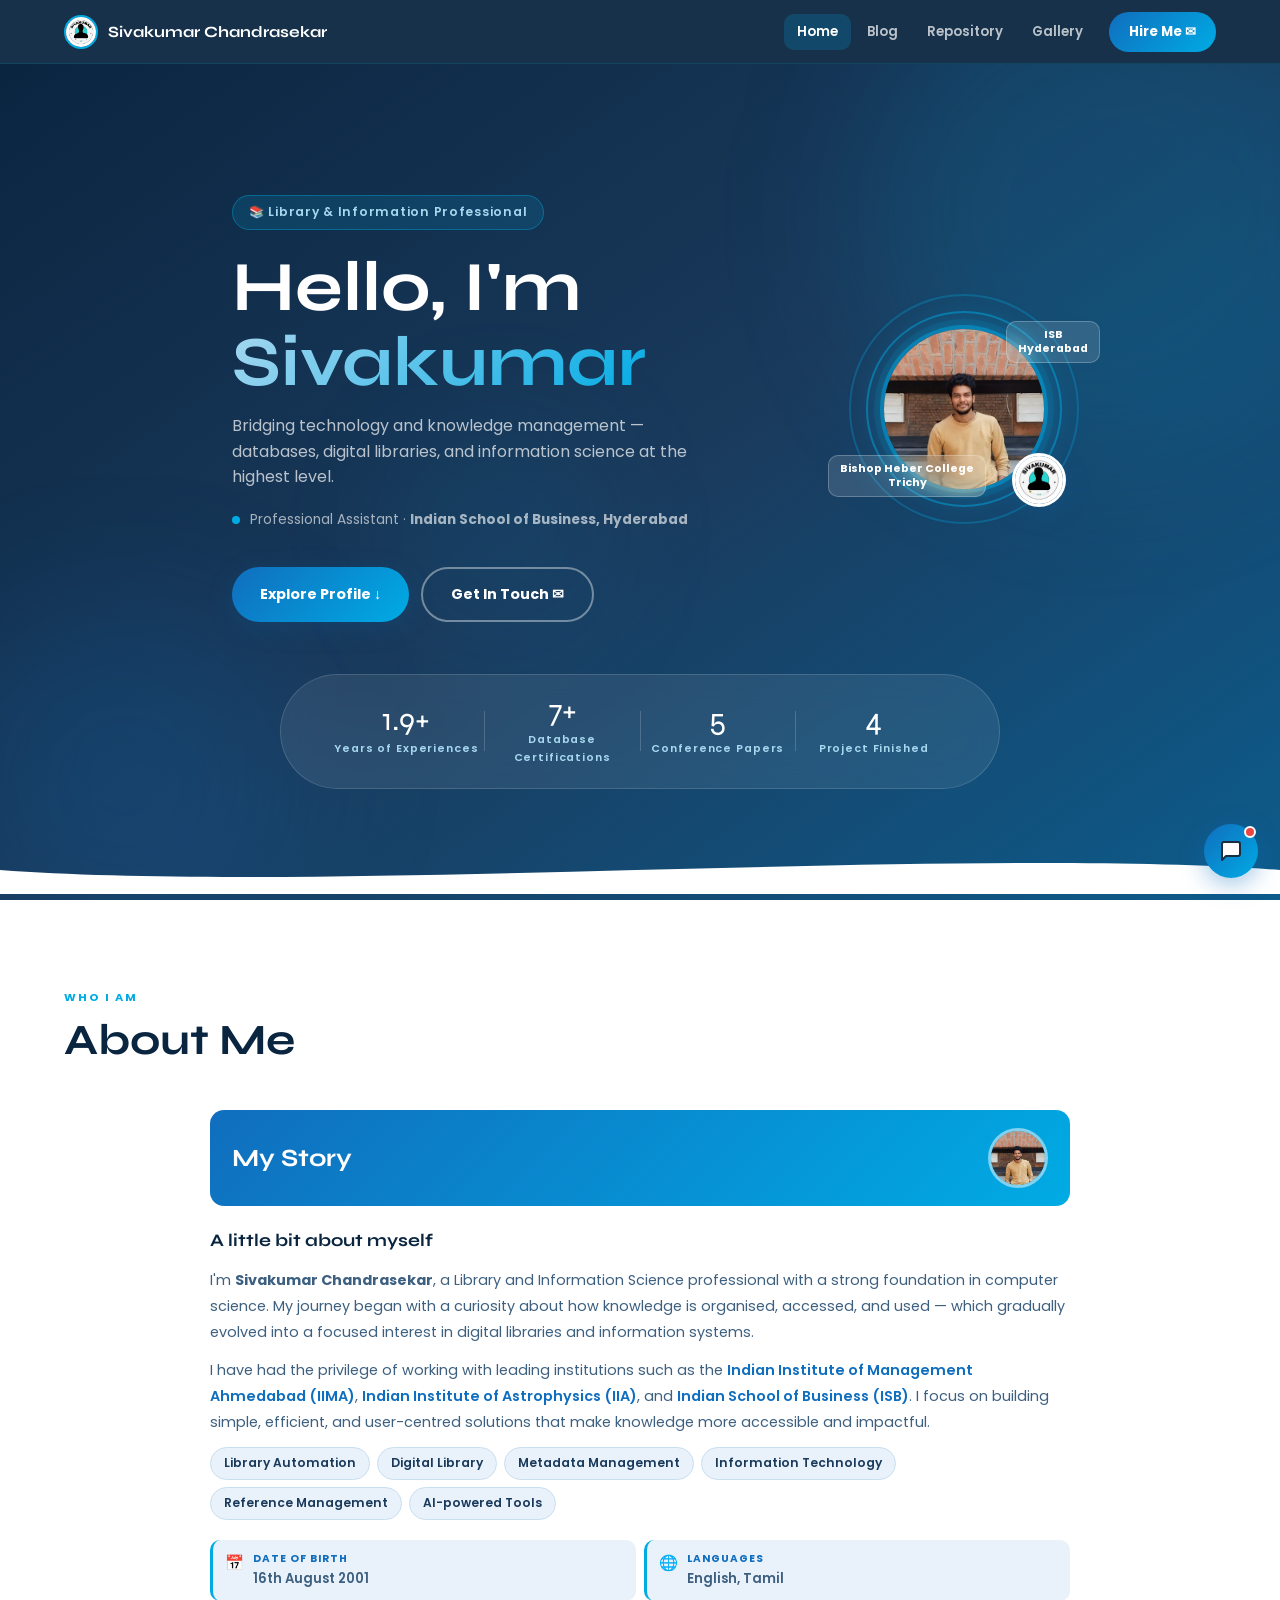
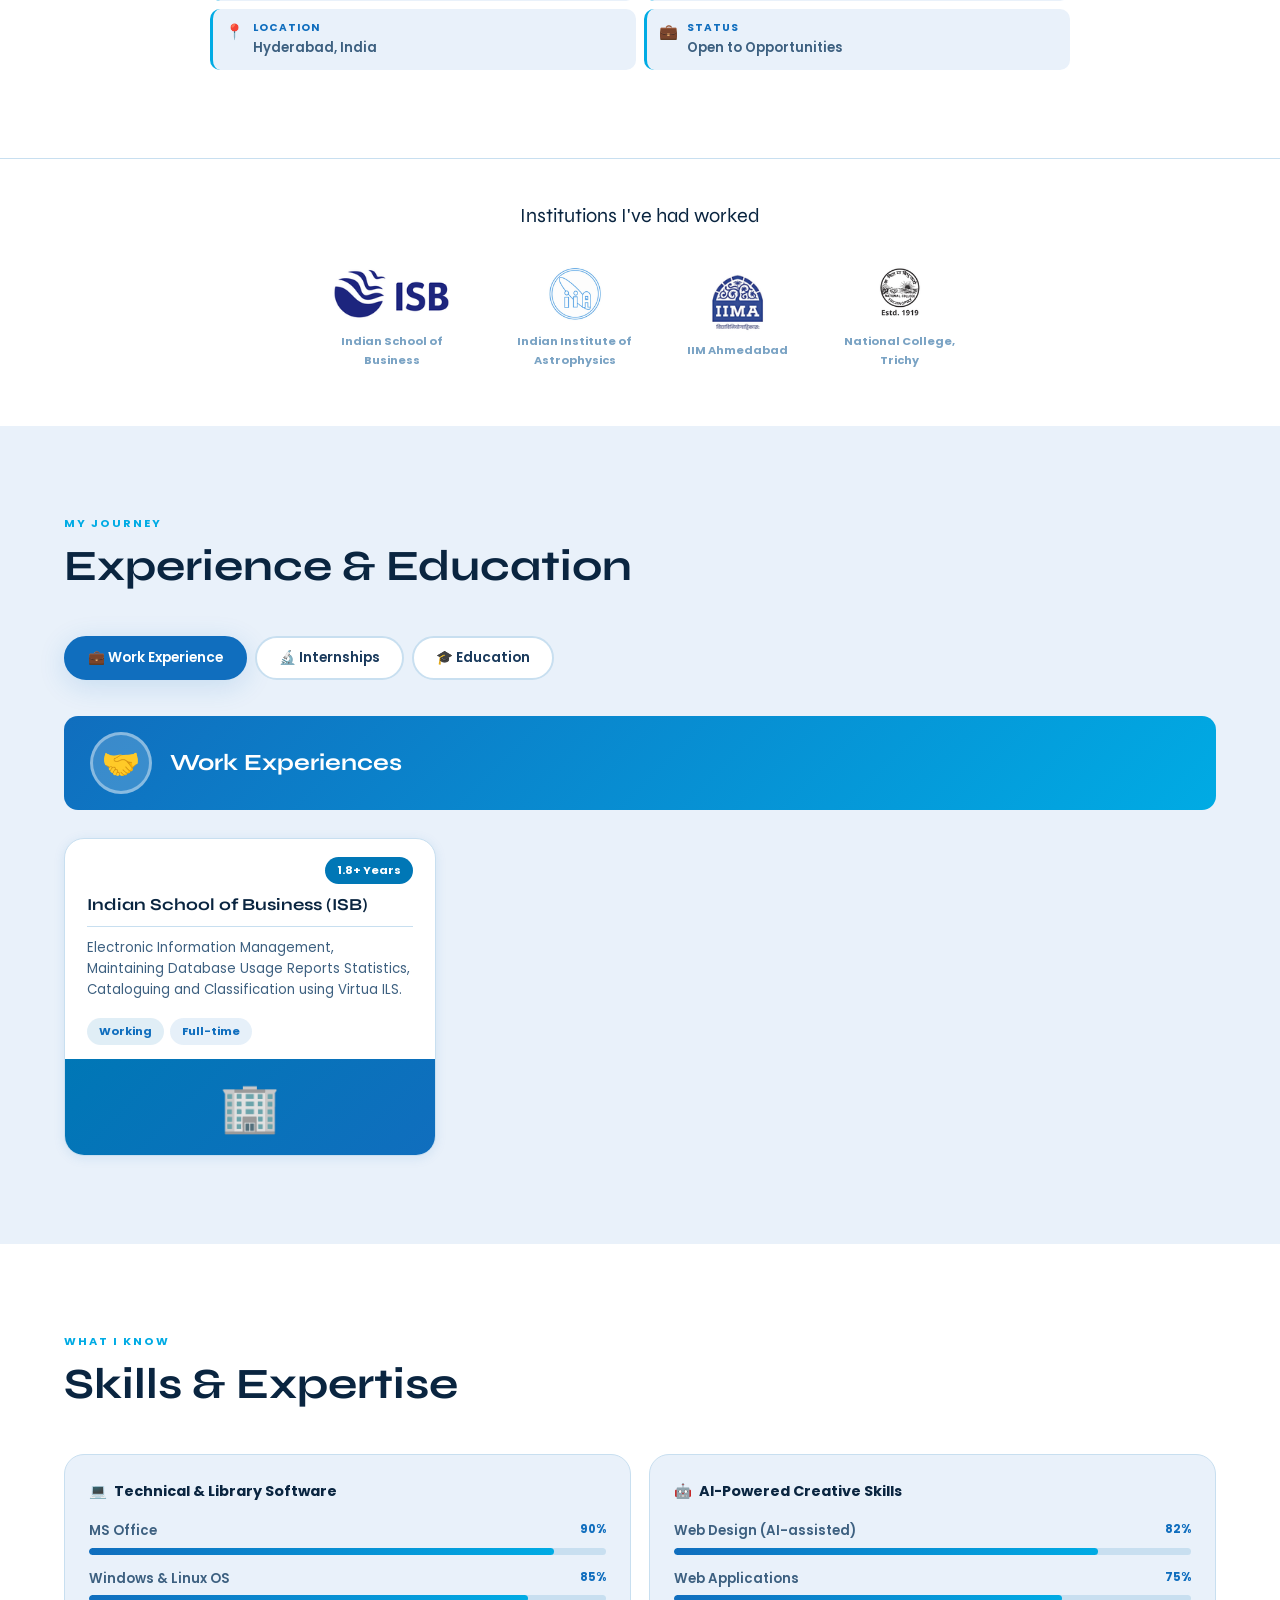
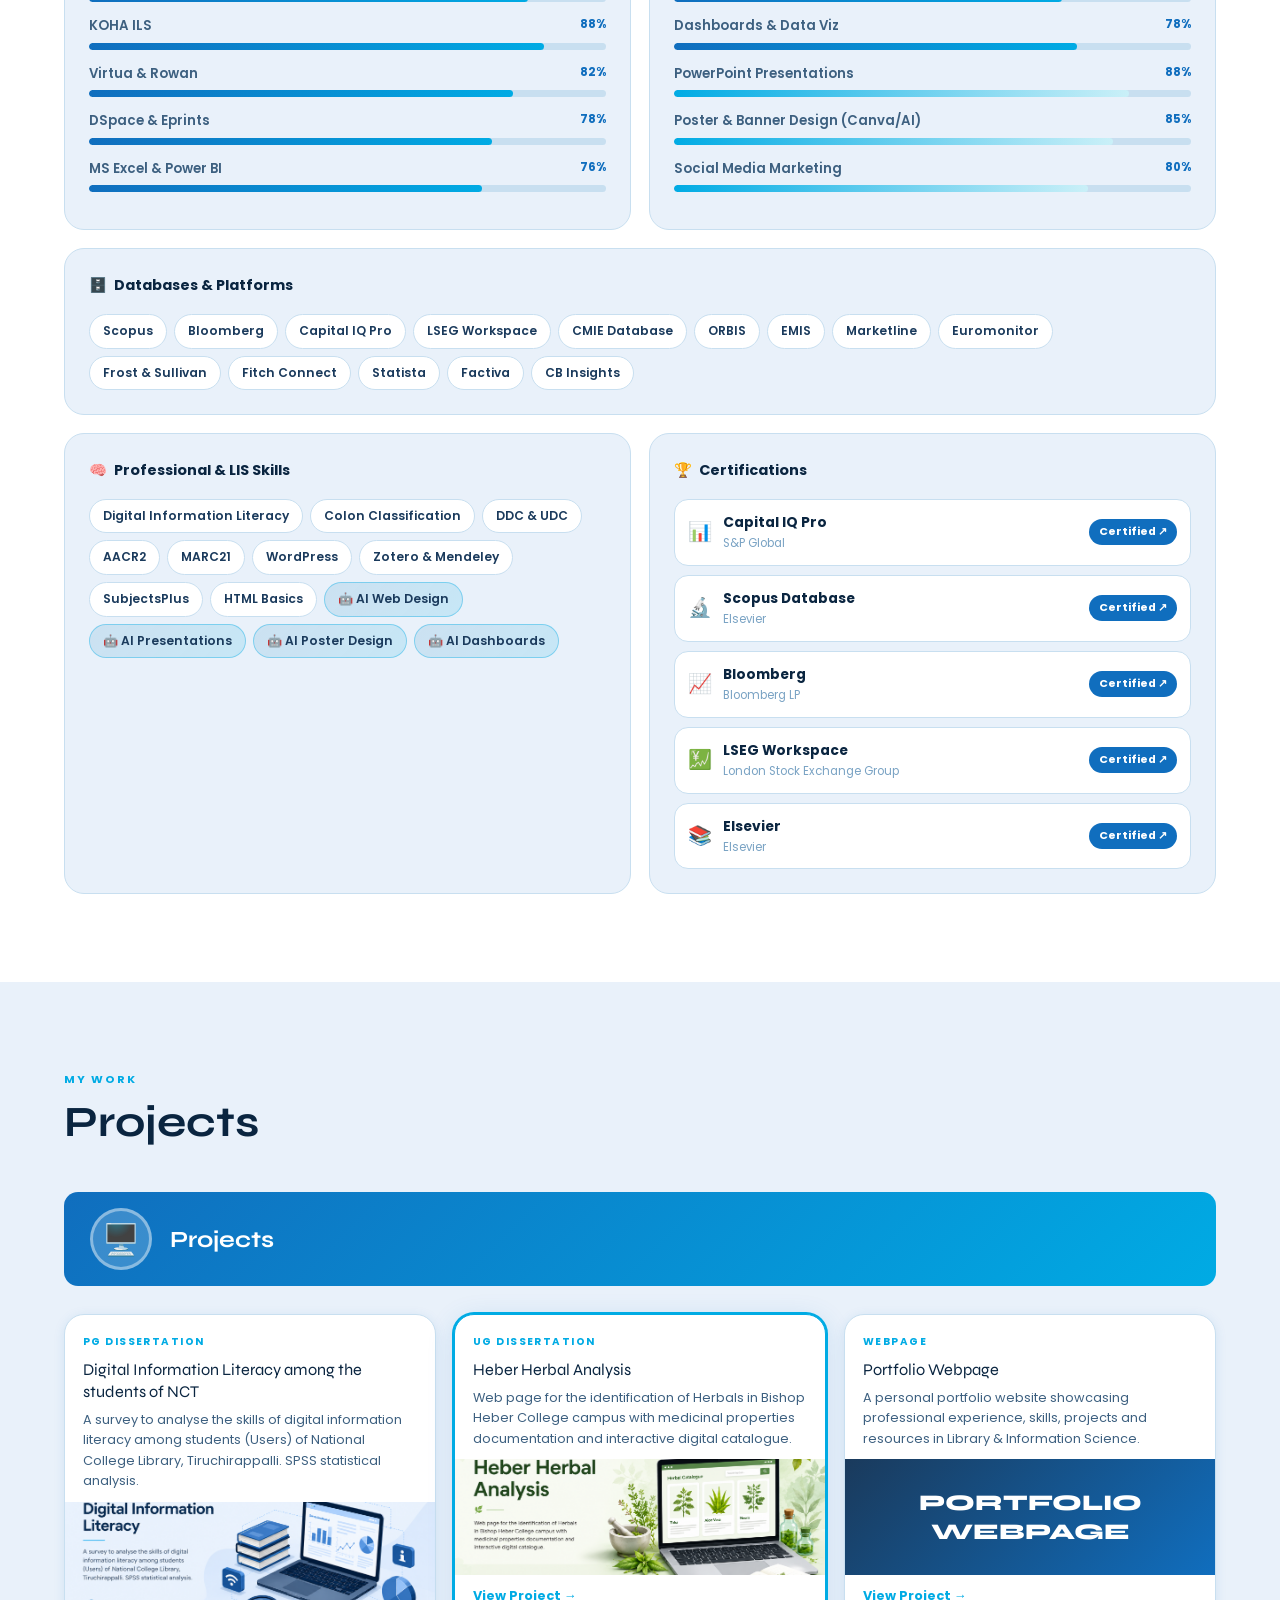
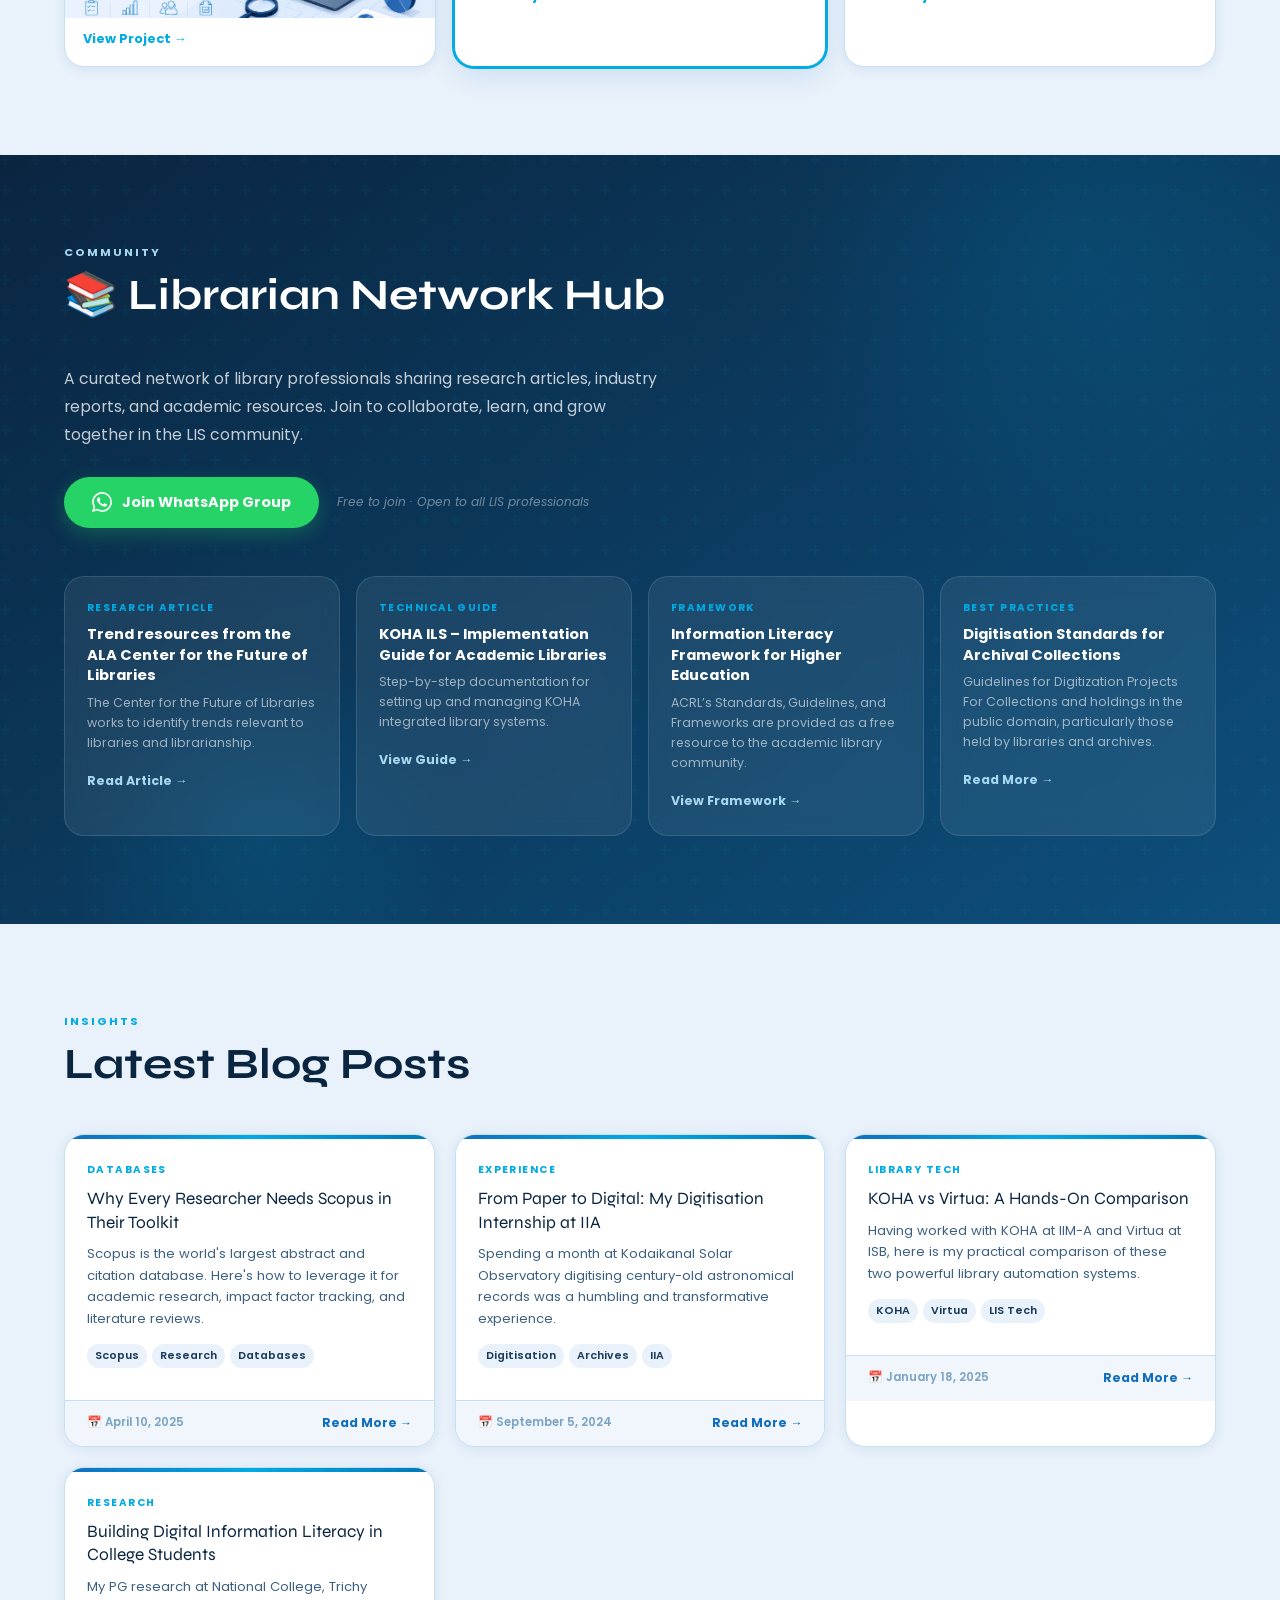
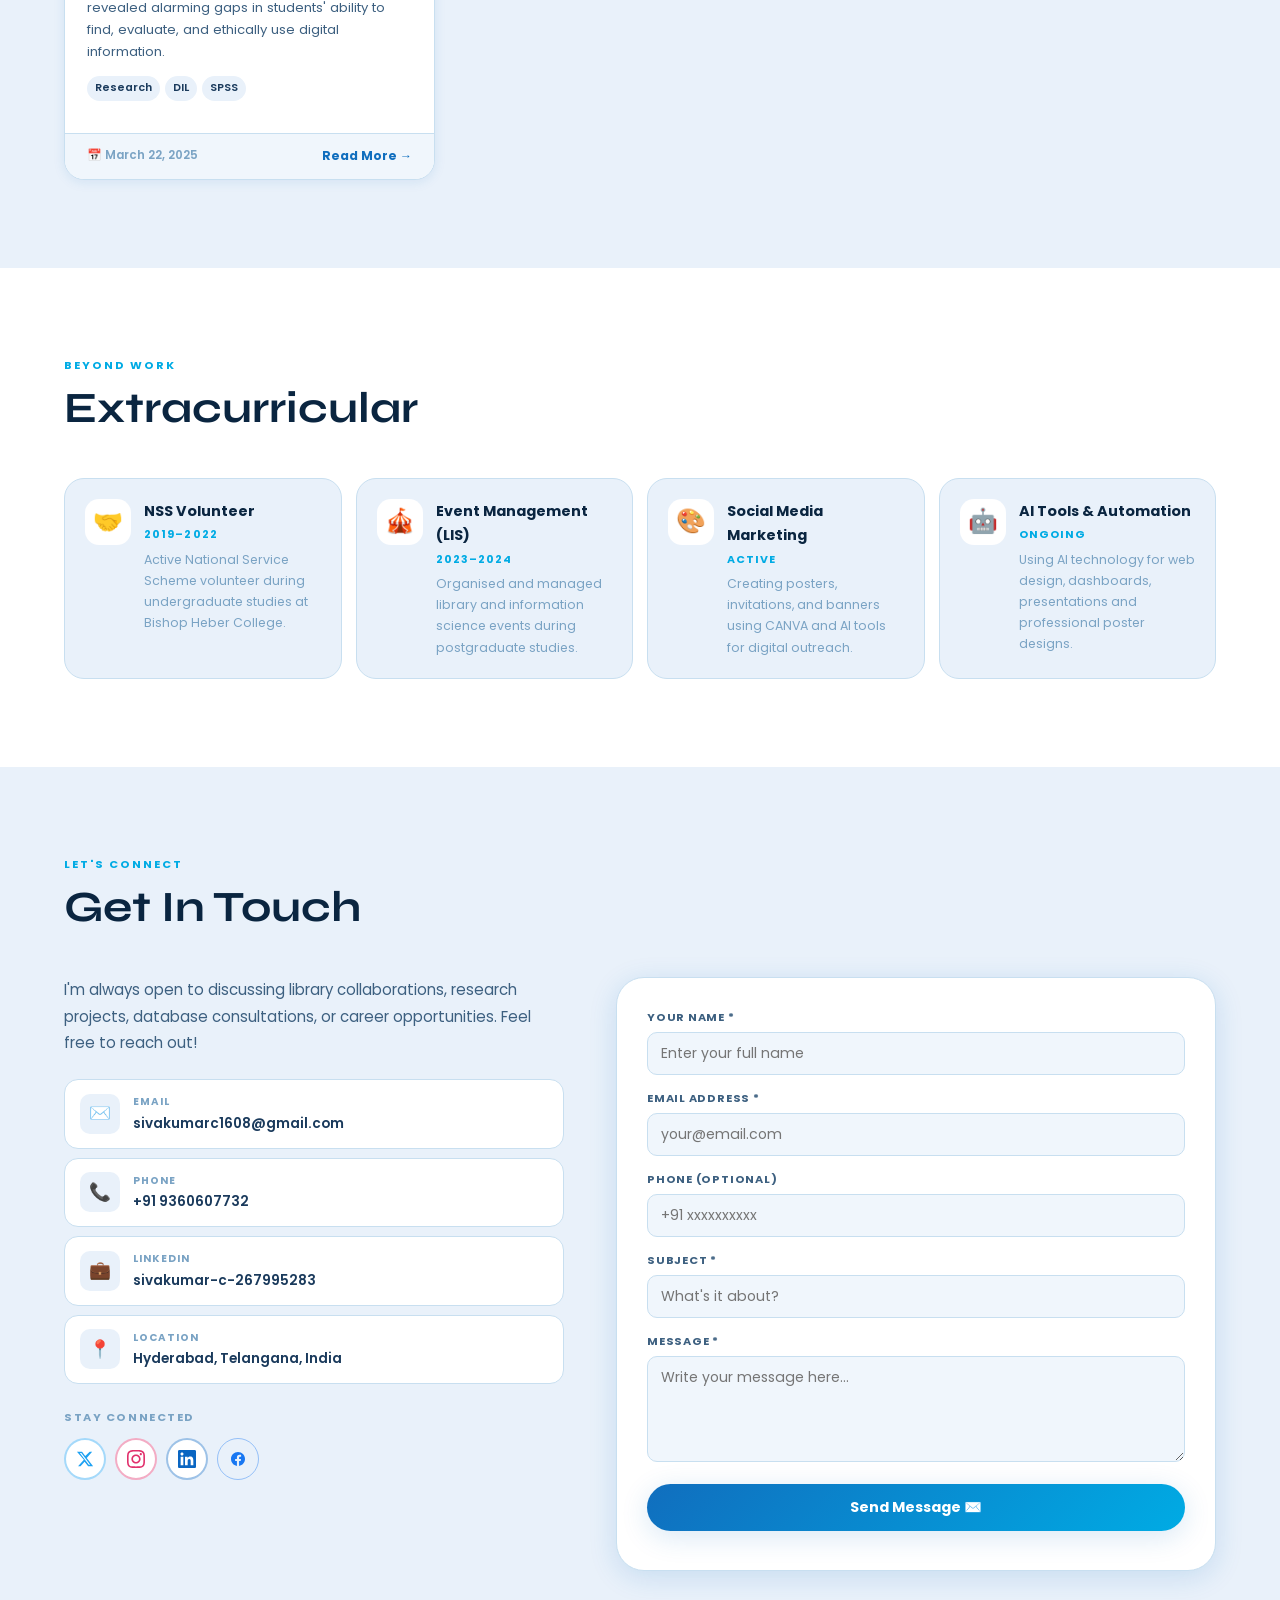
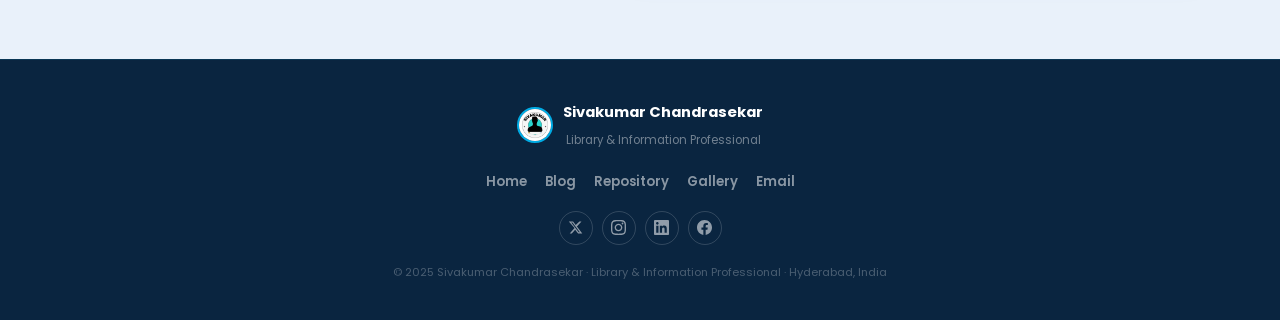
==== index.html @ 0f082013 "Refactor BLOG data structure for consistency" ====
<!DOCTYPE html>
<html lang="en">
<head>
<meta charset="UTF-8"/>
<meta name="viewport" content="width=device-width,initial-scale=1.0"/>
<title>Sivakumar Chandrasekar — Library &amp; Information Professional</title>
<meta name="description" content="Portfolio of Sivakumar Chandrasekar — Library &amp; Information Professional at ISB Hyderabad."/>
<link rel="preconnect" href="https://fonts.googleapis.com"/>
<link rel="preconnect" href="https://fonts.gstatic.com" crossorigin/>
<link href="https://fonts.googleapis.com/css2?family=Syne:wght@400;600;700;800&amp;family=Poppins:ital,wght@0,300;0,400;0,500;0,600;0,700;1,400&amp;display=swap" rel="stylesheet"/>
<style>
:root {
  --lb:#E9F1FA; --bb:#00ABE4; --wh:#FFFFFF; --bl:#106EBE;
  --gn:#0077b6; --yw:#48cae4; --cp:#caf0f8; --dk:#0a2540; --nm:#1a3a5c;
  --g0:#f0f6fc; --g1:#e2eff9; --g2:#c8dff0; --g3:#7aa3c4;
  --g5:#3d6080; --g8:#1a2e42; --rd:#ef4444;
  --fh:'Syne',sans-serif; --fb:'Poppins',sans-serif;
  --r6:6px;--r10:10px;--r14:14px;--r20:20px;--r28:28px;--r999:999px;
  --s1:0 2px 12px rgba(16,110,190,.10);
  --s2:0 6px 28px rgba(16,110,190,.16);
  --s3:0 16px 56px rgba(16,110,190,.22);
  --sg:0 0 32px rgba(0,171,228,.32);
  --tr:.3s cubic-bezier(.4,0,.2,1);
}
*,*::before,*::after{box-sizing:border-box;margin:0;padding:0;}
html{scroll-behavior:smooth;}
body{font-family:var(--fb);background:var(--lb);color:var(--g8);line-height:1.7;overflow-x:hidden;}
a{text-decoration:none;color:inherit;}
img{max-width:100%;display:block;}
ul{list-style:none;}
button{cursor:pointer;border:none;background:none;font-family:inherit;}
::-webkit-scrollbar{width:5px;}
::-webkit-scrollbar-track{background:var(--lb);}
::-webkit-scrollbar-thumb{background:var(--bl);border-radius:3px;}

/* PRELOADER */
#preloader{position:fixed;inset:0;z-index:9999;background:var(--dk);display:flex;flex-direction:column;align-items:center;justify-content:center;gap:18px;transition:opacity .6s ease,visibility .6s ease;}
#preloader.out{opacity:0;visibility:hidden;}
.pl-logo{width:76px;height:76px;border-radius:50%;overflow:hidden;border:3px solid var(--bb);animation:plP 1s ease-in-out infinite alternate;}
.pl-logo img{width:100%;height:100%;object-fit:cover;}
@keyframes plP{from{transform:scale(.9);box-shadow:0 0 0 rgba(0,171,228,0);}to{transform:scale(1.06);box-shadow:0 0 28px rgba(0,171,228,.5);}}
.pl-bars{display:flex;gap:5px;align-items:flex-end;}
.pl-bars span{width:5px;border-radius:3px;background:linear-gradient(to top,var(--bl),var(--bb));animation:wvB 1.1s ease-in-out infinite;}
.pl-bars span:nth-child(1){height:14px;animation-delay:0s;}
.pl-bars span:nth-child(2){height:26px;animation-delay:.12s;}
.pl-bars span:nth-child(3){height:40px;animation-delay:.24s;}
.pl-bars span:nth-child(4){height:26px;animation-delay:.36s;}
.pl-bars span:nth-child(5){height:14px;animation-delay:.48s;}
@keyframes wvB{0%,100%{transform:scaleY(.38);opacity:.4;}50%{transform:scaleY(1);opacity:1;}}
.pl-txt{font-family:var(--fh);font-size:.76rem;color:rgba(255,255,255,.38);letter-spacing:.2em;text-transform:uppercase;}

/* SCROLL PROGRESS */
#prog{position:fixed;top:0;left:0;height:3px;width:0;z-index:10000;background:linear-gradient(90deg,var(--bl),var(--bb),var(--gn));transition:width .08s linear;}

/* NAVBAR */
#nav{position:fixed;top:0;left:0;right:0;z-index:1000;height:64px;background:rgba(10,37,64,.94);backdrop-filter:blur(18px);border-bottom:1px solid rgba(0,171,228,.16);transition:var(--tr);}
#nav.scrolled{background:rgba(10,37,64,.99);box-shadow:0 4px 24px rgba(0,0,0,.28);}
.nav-in{max-width:1200px;margin:0 auto;padding:0 24px;height:64px;display:flex;align-items:center;justify-content:space-between;}
.nav-brand{display:flex;align-items:center;gap:10px;cursor:pointer;}
.nav-li{width:34px;height:34px;border-radius:50%;overflow:hidden;border:2px solid var(--bb);}
.nav-li img{width:100%;height:100%;object-fit:cover;}
.brand-t{font-family:var(--fh);font-size:.98rem;font-weight:700;color:var(--wh);}
.nav-menu{display:flex;align-items:center;gap:3px;}
.nb{padding:8px 13px;border-radius:var(--r10);font-size:.83rem;font-weight:600;color:rgba(255,255,255,.7);transition:var(--tr);}
.nb:hover,.nb.on{color:var(--wh);background:rgba(0,171,228,.2);}
.n-cta{margin-left:10px;padding:9px 20px;border-radius:var(--r999);background:linear-gradient(135deg,var(--bl),var(--bb));color:var(--wh);font-size:.82rem;font-weight:700;transition:var(--tr);}
.n-cta:hover{transform:translateY(-1px);box-shadow:var(--sg);}
.ham{display:none;flex-direction:column;gap:5px;padding:6px;}
.ham span{width:22px;height:2px;background:var(--wh);border-radius:2px;transition:var(--tr);display:block;}
.ham.open span:nth-child(1){transform:rotate(45deg) translate(5px,5px);}
.ham.open span:nth-child(2){opacity:0;}
.ham.open span:nth-child(3){transform:rotate(-45deg) translate(5px,-5px);}
@media(max-width:860px){
  .ham{display:flex;}
  .nav-menu{display:none;position:absolute;top:64px;left:0;right:0;background:var(--dk);flex-direction:column;padding:12px;gap:4px;border-bottom:1px solid rgba(0,171,228,.15);}
  .nav-menu.open{display:flex;}
  .nb{width:100%;padding:12px 16px;}
  .n-cta{margin:6px 0 0;text-align:center;width:100%;}
}

/* PAGES */
.page{display:none;padding-top:64px;}
.page.on{display:block;}

/* LAYOUT */
.wrap{max-width:1200px;margin:0 auto;padding:0 24px;}
.sec{padding:88px 0;}
.eye{font-size:.7rem;font-weight:700;letter-spacing:.18em;text-transform:uppercase;color:var(--bb);margin-bottom:8px;}
.sec-h{font-family:var(--fh);font-size:clamp(1.8rem,4vw,2.7rem);color:var(--dk);line-height:1.18;margin-bottom:44px;}
.eye.inv{color:#a8d8f0;} .sec-h.inv{color:var(--wh);}

/* REVEAL */
.rv{opacity:0;transform:translateY(26px);transition:opacity .65s ease,transform .65s ease;}
.rv-l{opacity:0;transform:translateX(-26px);transition:opacity .65s ease,transform .65s ease;}
.rv-r{opacity:0;transform:translateX(26px);transition:opacity .65s ease,transform .65s ease;}
.rv.in,.rv-l.in,.rv-r.in{opacity:1;transform:none;}
.d1{transition-delay:.1s;}.d2{transition-delay:.2s;}.d3{transition-delay:.3s;}.d4{transition-delay:.4s;}.d5{transition-delay:.5s;}
@keyframes fadeUp{from{opacity:0;transform:translateY(24px);}to{opacity:1;transform:none;}}
@keyframes fadeIn{from{opacity:0;transform:scale(.94);}to{opacity:1;transform:scale(1);}}
@keyframes floatY{0%,100%{transform:translateY(0);}50%{transform:translateY(-10px);}}
@keyframes pulseDot{0%,100%{box-shadow:0 0 0 3px rgba(0,171,228,.22);}50%{box-shadow:0 0 0 8px rgba(0,171,228,.08);}}
@keyframes ringP{0%,100%{transform:translate(-50%,-50%) scale(1);opacity:.55;}50%{transform:translate(-50%,-50%) scale(1.07);opacity:1;}}
@keyframes moIn{from{opacity:0;transform:scale(.95) translateY(14px);}to{opacity:1;transform:scale(1) translateY(0);}}
@keyframes shimmerBar{0%{background-position:-300px 0;}100%{background-position:300px 0;}}

/* BUTTONS */
.btn{display:inline-flex;align-items:center;gap:8px;padding:13px 28px;border-radius:var(--r999);font-family:var(--fb);font-size:.9rem;font-weight:700;transition:var(--tr);cursor:pointer;border:none;}
.btn-p{background:linear-gradient(135deg,var(--bl),var(--bb));color:var(--wh);box-shadow:var(--s2);}
.btn-p:hover{transform:translateY(-2px);box-shadow:var(--sg);}
.btn-g{background:linear-gradient(135deg,var(--bl),var(--bb));color:var(--wh);}
.btn-g:hover{transform:translateY(-2px);box-shadow:0 8px 28px rgba(0,171,228,.30);}
.btn-o{background:transparent;color:var(--wh);border:2px solid rgba(255,255,255,.4);}
.btn-o:hover{background:rgba(255,255,255,.12);border-color:rgba(255,255,255,.7);transform:translateY(-2px);}

/* ── HERO ──────────────────────────────────── */
#hero{position:relative;min-height:calc(100vh - 64px);background:linear-gradient(145deg,var(--dk) 0%,var(--nm) 50%,#0d5c8c 100%);overflow:hidden;display:flex;flex-direction:column;align-items:center;justify-content:center;padding:80px 24px 60px;}
.h-orb{position:absolute;border-radius:50%;filter:blur(70px);pointer-events:none;}
.o1{width:500px;height:500px;background:rgba(0,171,228,.14);top:-100px;right:-80px;animation:floatY 9s ease-in-out infinite;}
.o2{width:350px;height:350px;background:rgba(16,110,190,.18);bottom:-60px;left:-50px;animation:floatY 12s ease-in-out infinite reverse;}
.o3{width:180px;height:180px;background:rgba(0,171,228,.10);top:45%;left:32%;animation:floatY 7s ease-in-out infinite 2s;}
.h-wave{position:absolute;bottom:-2px;left:0;right:0;pointer-events:none;}
.h-content{position:relative;z-index:2;max-width:1140px;width:100%;display:flex;align-items:center;gap:68px;flex-wrap:wrap;justify-content:center;}
.h-text{flex:1;min-width:280px;max-width:580px;animation:fadeUp .9s ease both;}
.h-pill{display:inline-block;background:rgba(0,171,228,.15);border:1px solid rgba(0,171,228,.38);color:#a8d8f0;padding:6px 16px;border-radius:var(--r999);font-size:.76rem;font-weight:600;letter-spacing:.06em;margin-bottom:20px;}
.h-name{font-family:var(--fh);font-size:clamp(2.5rem,7vw,4.4rem);color:var(--wh);line-height:1.06;margin-bottom:14px;}
.h-name span{background:linear-gradient(135deg,#a8d8f0,var(--bb));-webkit-background-clip:text;-webkit-text-fill-color:transparent;background-clip:text;}
.h-sub{font-size:1rem;color:rgba(255,255,255,.7);margin-bottom:18px;line-height:1.6;max-width:480px;}
.h-status{display:flex;align-items:center;gap:10px;color:rgba(255,255,255,.62);font-size:.86rem;margin-bottom:36px;}
.dot-live{width:8px;height:8px;background:var(--bb);border-radius:50%;flex-shrink:0;animation:pulseDot 2s ease-in-out infinite;}
.h-actions{display:flex;gap:12px;flex-wrap:wrap;}
/* avatar */
.h-vis{position:relative;flex-shrink:0;animation:fadeIn 1.1s ease both .3s;}
.av-ring{position:absolute;top:50%;left:50%;transform:translate(-50%,-50%);border-radius:50%;border:2px solid;}
.av-out{width:230px;height:230px;border-color:rgba(0,171,228,.28);animation:ringP 3.5s ease-in-out infinite;}
.av-in{width:196px;height:196px;border-color:rgba(0,171,228,.48);}
.av-circle{width:168px;height:168px;border-radius:50%;overflow:hidden;border:4px solid rgba(0,171,228,.6);box-shadow:0 0 0 6px rgba(0,171,228,.1),var(--sg);}
.av-circle img{width:100%;height:100%;object-fit:cover;object-position:top;}
.av-tag{position:absolute;background:rgba(255,255,255,.13);backdrop-filter:blur(10px);border:1px solid rgba(255,255,255,.24);color:var(--wh);padding:6px 11px;border-radius:var(--r10);font-size:.68rem;font-weight:700;text-align:center;line-height:1.3;white-space:nowrap;}
.av-tl{top:-4px;right:-52px;} .av-br{bottom:-4px;left:-52px;}
.sk-float{position:absolute;bottom:-14px;right:-18px;width:54px;height:54px;border-radius:50%;overflow:hidden;border:3px solid var(--wh);box-shadow:var(--s2);animation:floatY 5s ease-in-out infinite;}
.sk-float img{width:100%;height:100%;object-fit:cover;}
/* stats bar */
.h-stats{position:relative;z-index:2;display:flex;align-items:center;background:rgba(255,255,255,.08);backdrop-filter:blur(14px);border:1px solid rgba(255,255,255,.14);border-radius:var(--r999);padding:20px 48px;margin-top:52px;max-width:720px;width:100%;animation:fadeUp .9s ease both .7s;}
.stat{flex:1;text-align:center;}
.sn{display:block;font-family:var(--fh);font-size:2rem;color:var(--wh);line-height:1;}
.sl{display:block;font-size:.68rem;color:#a8d8f0;font-weight:600;letter-spacing:.08em;margin-top:4px;}
.s-div{width:1px;height:40px;background:rgba(255,255,255,.18);flex-shrink:0;}

/* ── ABOUT ──────────────────────────────────── */
#about{background:var(--wh);}
.ab-layout{display:block;max-width:860px;margin:0 auto;}

.ab-right{display:flex;flex-direction:column;gap:20px;}
.ab-banner{background:linear-gradient(135deg,var(--bl),var(--bb));border-radius:var(--r14);padding:18px 22px;display:flex;align-items:center;gap:14px;}
.ab-banner h2{font-family:var(--fh);font-size:1.55rem;color:var(--wh);}
.ab-av{width:60px;height:60px;border-radius:50%;overflow:hidden;border:3px solid rgba(255,255,255,.5);margin-left:auto;flex-shrink:0;}
.ab-av img{width:100%;height:100%;object-fit:cover;object-position:top;}
.ab-body h3{font-family:var(--fh);font-size:1.1rem;color:var(--dk);margin-bottom:12px;}
.ab-body p{font-size:.9rem;color:var(--g5);line-height:1.8;margin-bottom:12px;}
.ab-chips{display:flex;flex-wrap:wrap;gap:7px;margin-top:4px;}
.chip{padding:5px 13px;border-radius:var(--r999);font-size:.76rem;font-weight:600;border:1.5px solid var(--g2);color:var(--nm);background:var(--lb);transition:var(--tr);}
.chip:hover{background:var(--bl);color:var(--wh);border-color:var(--bl);}
.info-row{display:grid;grid-template-columns:1fr 1fr;gap:8px;}
.ic-chip{display:flex;align-items:flex-start;gap:9px;padding:10px 12px;background:var(--lb);border-radius:var(--r10);border-left:3px solid var(--bb);}
.ic-lbl{display:block;font-size:.65rem;font-weight:700;text-transform:uppercase;letter-spacing:.1em;color:var(--bl);}
.ic-val{display:block;font-size:.82rem;color:var(--g5);font-weight:600;margin-top:1px;}

/* ── INSTITUTIONS ───────────────────────────── */
#institutions{background:var(--wh);padding:40px 0 56px;border-top:1px solid var(--g2);}
.inst-h{font-family:var(--fh);font-size:1.25rem;color:var(--dk);text-align:center;margin-bottom:32px;}
.inst-logos{display:flex;align-items:center;justify-content:center;gap:52px;flex-wrap:wrap;}
.inst-logo{display:flex;flex-direction:column;align-items:center;gap:9px;transition:var(--tr);}
.inst-logo:hover{transform:translateY(-4px);}
.inst-logo img{height:58px;width:auto;object-fit:contain;filter:grayscale(15%);transition:var(--tr);}
.inst-logo:hover img{filter:grayscale(0%);}
.inst-logo span{font-size:.7rem;font-weight:700;color:var(--g3);text-align:center;max-width:120px;}

/* ── JOURNEY ────────────────────────────────── */
#journey{background:var(--lb);}
.tabs{display:flex;gap:8px;margin-bottom:36px;flex-wrap:wrap;}
.tab{padding:10px 22px;border-radius:var(--r999);font-size:.86rem;font-weight:600;color:var(--nm);background:var(--wh);border:2px solid var(--g2);transition:var(--tr);cursor:pointer;}
.tab.on{background:var(--bl);color:var(--wh);border-color:var(--bl);box-shadow:var(--s2);}
.tab:hover:not(.on){border-color:var(--bb);}
.tab-p{display:none;} .tab-p.on{display:block;}
/* section banner */
.sb-wrap{background:linear-gradient(135deg,var(--bl),var(--bb));border-radius:var(--r14);padding:16px 26px;display:flex;align-items:center;gap:18px;margin-bottom:28px;}
.sb-ic{width:62px;height:62px;border-radius:50%;overflow:hidden;border:3px solid rgba(255,255,255,.4);flex-shrink:0;background:rgba(255,255,255,.18);display:flex;align-items:center;justify-content:center;font-size:1.9rem;}
.sb-wrap h3{font-family:var(--fh);font-size:1.45rem;color:var(--wh);}
/* work cards */
.wk-grid{display:grid;grid-template-columns:repeat(auto-fill,minmax(290px,1fr));gap:18px;}
.wk-card{background:var(--wh);border-radius:var(--r20);overflow:hidden;border:1px solid var(--g2);box-shadow:var(--s1);transition:var(--tr);}
.wk-card:hover{transform:translateY(-5px);box-shadow:var(--s3);border-color:var(--bb);}
.wk-top{padding:22px 22px 0;}
.wk-dur{display:inline-block;padding:4px 12px;border-radius:var(--r999);background:var(--gn);color:var(--wh);font-size:.7rem;font-weight:700;margin-bottom:10px;float:right;margin-top:-4px;}
.wk-title{font-family:var(--fh);font-size:1.05rem;color:var(--dk);margin-bottom:6px;line-height:1.3;clear:both;}
.wk-div{height:1px;background:var(--g2);margin:10px 0;}
.wk-desc{font-size:.83rem;color:var(--g5);line-height:1.6;padding:0 22px;margin-bottom:10px;}
.wk-tags{padding:8px 22px 14px;display:flex;gap:6px;flex-wrap:wrap;}
.wk-badge{display:inline-block;padding:4px 12px;border-radius:var(--r999);font-size:.7rem;font-weight:700;}
.bw{background:rgba(0,119,182,.12);color:var(--bl);}
.bi{background:rgba(16,110,190,.1);color:var(--bl);}
.wk-img{height:96px;overflow:hidden;background:linear-gradient(135deg,var(--gn) 0%,var(--bl) 100%);display:flex;align-items:center;justify-content:center;font-size:2.8rem;position:relative;}
.wk-img-ov{position:absolute;inset:0;background:linear-gradient(to top,rgba(0,0,0,.28) 0%,transparent 55%);}
/* edu cards */
.edu-grid{display:grid;grid-template-columns:repeat(auto-fill,minmax(260px,1fr));gap:18px;}
.edu-card{background:var(--wh);border-radius:var(--r20);overflow:hidden;border:1px solid var(--g2);box-shadow:var(--s1);transition:var(--tr);}
.edu-card:hover{transform:translateY(-5px);box-shadow:var(--s3);border-color:var(--bb);}
.edu-card.feat{border-color:var(--bb);box-shadow:0 0 0 2px var(--bb),var(--s2);}
.edu-hd{padding:18px 18px 0;}
.edu-lv{font-size:.66rem;font-weight:700;text-transform:uppercase;letter-spacing:.14em;color:var(--bb);margin-bottom:7px;}
.edu-q{font-family:var(--fh);font-size:1.05rem;color:var(--dk);margin-bottom:4px;line-height:1.3;}
.edu-wh{font-size:.8rem;color:var(--g3);margin-bottom:3px;}
.edu-yr{font-size:.76rem;color:var(--g5);font-weight:600;}
.edu-vis{margin-top:12px;height:108px;overflow:hidden;display:flex;align-items:center;justify-content:center;font-size:3.5rem;}
.edu-vis.lib{background:linear-gradient(135deg,#e8f0fe,#c5d5f8);}
.edu-vis.cs{background:linear-gradient(135deg,#e8f8fd,#c0e8f8);}
.edu-vis.mba{background:linear-gradient(135deg,#ddeeff,#b8d8f8);}
.edu-vis.hsc{background:linear-gradient(135deg,#e0f0fd,#b8dcf8);}
.edu-vis.slc{background:linear-gradient(135deg,#fef0e8,#f8d5b8);}
.edu-pct{display:inline-block;background:linear-gradient(135deg,var(--bl),var(--bb));color:var(--wh);padding:4px 14px;border-radius:var(--r999);font-size:.78rem;font-weight:700;margin:12px 18px 16px;}
/* proj cards */
.pj-grid{display:grid;grid-template-columns:repeat(auto-fill,minmax(280px,1fr));gap:18px;}
.pj-card{background:var(--wh);border-radius:var(--r20);overflow:hidden;border:1px solid var(--g2);box-shadow:var(--s1);transition:var(--tr);}
.pj-card:hover{transform:translateY(-5px);box-shadow:var(--s3);border-color:var(--bb);}
.pj-card.feat{border-color:var(--bb);box-shadow:0 0 0 2px var(--bb),var(--s2);}
.pj-hd{padding:18px 18px 0;}
.pj-ty{font-size:.64rem;font-weight:700;text-transform:uppercase;letter-spacing:.14em;color:var(--bb);margin-bottom:8px;}
.pj-t{font-family:var(--fh);font-size:1.02rem;color:var(--dk);margin-bottom:7px;line-height:1.35;}
.pj-d{font-size:.8rem;color:var(--g5);line-height:1.6;margin-bottom:10px;}
.pj-vis{height:116px;overflow:hidden;display:flex;align-items:center;justify-content:center;}
.pj-lnk{display:flex;align-items:center;gap:6px;padding:10px 18px 16px;font-size:.8rem;font-weight:700;color:var(--bb);transition:var(--tr);}
.pj-lnk:hover{color:var(--bl);gap:10px;}

/* ── SKILLS ──────────────────────────────────── */
#skills{background:var(--wh);}
.sk-grid{display:grid;grid-template-columns:1fr 1fr;gap:18px;}
.sk-card{background:var(--lb);border-radius:var(--r20);padding:24px;border:1px solid var(--g2);}
.sk-card.wide{grid-column:1/-1;}
.sk-head{font-size:.9rem;font-weight:700;color:var(--dk);margin-bottom:16px;display:flex;align-items:center;gap:7px;}
.sk-i{margin-bottom:13px;}
.sk-row{display:flex;justify-content:space-between;margin-bottom:5px;}
.sk-nm{font-size:.83rem;font-weight:600;color:var(--g5);}
.sk-pc{font-size:.72rem;font-weight:700;color:var(--bl);}
.sk-bg{height:7px;background:var(--g2);border-radius:4px;overflow:hidden;}
.sk-fill{height:100%;border-radius:4px;width:0;background:linear-gradient(90deg,var(--bl),var(--bb));transition:width 1.4s cubic-bezier(.4,0,.2,1);}
.sk-fill.gn{background:linear-gradient(90deg,var(--bl),var(--bb));}
.sk-fill.yw{background:linear-gradient(90deg,var(--bb),var(--cp));}
.tags{display:flex;flex-wrap:wrap;gap:7px;}
.tag{background:var(--wh);border:1px solid var(--g2);color:var(--nm);padding:6px 13px;border-radius:var(--r999);font-size:.76rem;font-weight:600;transition:var(--tr);cursor:default;}
.tag:hover{background:var(--bl);color:var(--wh);border-color:var(--bl);}
.tag.ai{background:linear-gradient(135deg,rgba(0,119,182,.12),rgba(0,171,228,.15));border-color:rgba(0,171,228,.38);}
.tag.ai:hover{background:linear-gradient(135deg,var(--bl),var(--bb));color:var(--wh);}
.cert-list{display:flex;flex-direction:column;gap:9px;}
.cert-i{display:flex;align-items:center;gap:11px;padding:11px 13px;background:var(--wh);border-radius:var(--r14);border:1px solid var(--g2);transition:var(--tr);}
.cert-i:hover{border-color:var(--bb);box-shadow:var(--s1);}
.cert-ic{font-size:1.2rem;}
.cert-nm{font-size:.86rem;font-weight:700;color:var(--dk);}
.cert-by{font-size:.72rem;color:var(--g3);}
.cert-lnk{margin-left:auto;font-size:.68rem;background:var(--bl);color:var(--wh);padding:4px 10px;border-radius:var(--r999);font-weight:700;text-decoration:none;transition:var(--tr);white-space:nowrap;}
.cert-lnk:hover{background:var(--bb);transform:translateY(-1px);}

/* ── HUB ──────────────────────────────────── */
#hub{position:relative;background:linear-gradient(145deg,var(--dk) 0%,#0d4f7c 100%);overflow:hidden;padding:88px 0;}
#hub::before{content:'';position:absolute;inset:0;pointer-events:none;background:url("data:image/svg+xml,%3Csvg width='60' height='60' viewBox='0 0 60 60' xmlns='http://www.w3.org/2000/svg'%3E%3Cg fill='none'%3E%3Cg fill='%2300ABE4' fill-opacity='0.05'%3E%3Cpath d='M36 34v-4h-2v4h-4v2h4v4h2v-4h4v-2h-4zm0-30V0h-2v4h-4v2h4v4h2V6h4V4h-4zM6 34v-4H4v4H0v2h4v4h2v-4h4v-2H6zM6 4V0H4v4H0v2h4v4h2V6h4V4H6z'/%3E%3C/g%3E%3C/g%3E%3C/svg%3E");}
.hub-g1{position:absolute;width:600px;height:600px;border-radius:50%;background:radial-gradient(circle,rgba(0,171,228,.12) 0%,transparent 70%);top:-200px;right:-100px;pointer-events:none;}
.hub-g2{position:absolute;width:400px;height:400px;border-radius:50%;background:radial-gradient(circle,rgba(0,171,228,.12) 0%,transparent 70%);bottom:-120px;left:60px;pointer-events:none;}
.hub-desc{font-size:.98rem;color:rgba(255,255,255,.76);max-width:600px;line-height:1.8;margin-bottom:28px;}
.hub-cta{display:flex;align-items:center;gap:18px;margin-bottom:48px;flex-wrap:wrap;}
.wa-btn{display:inline-flex;align-items:center;gap:10px;background:#25D366;color:var(--wh);padding:13px 28px;border-radius:var(--r999);font-weight:700;font-size:.9rem;transition:var(--tr);box-shadow:0 6px 20px rgba(37,211,102,.28);}
.wa-btn:hover{background:#1daa53;transform:translateY(-2px);}
.wa-btn svg{width:20px;height:20px;fill:currentColor;flex-shrink:0;}
.hub-note{font-size:.76rem;color:rgba(255,255,255,.42);font-style:italic;}
.res-grid{display:grid;grid-template-columns:repeat(auto-fill,minmax(260px,1fr));gap:16px;}
.res-card{background:rgba(255,255,255,.07);backdrop-filter:blur(12px);border:1px solid rgba(255,255,255,.12);border-radius:var(--r20);padding:22px;transition:var(--tr);}
.res-card:hover{background:rgba(255,255,255,.12);border-color:rgba(0,171,228,.4);transform:translateY(-4px);}
.res-cat{font-size:.64rem;font-weight:700;letter-spacing:.14em;text-transform:uppercase;color:var(--bb);margin-bottom:8px;}
.res-title{font-size:.92rem;font-weight:700;color:var(--wh);margin-bottom:7px;line-height:1.4;}
.res-desc{font-size:.78rem;color:rgba(255,255,255,.58);line-height:1.6;margin-bottom:13px;}
.res-lnk{display:inline-flex;align-items:center;gap:5px;font-size:.78rem;font-weight:700;color:#a8d8f0;transition:var(--tr);}
.res-lnk:hover{color:var(--bb);gap:10px;}

/* ── BLOG ──────────────────────────────────── */
#blog{background:var(--lb);}
.blog-grid{display:grid;grid-template-columns:repeat(auto-fill,minmax(300px,1fr));gap:20px;}
.blog-card{background:var(--wh);border-radius:var(--r20);overflow:hidden;border:1px solid var(--g2);box-shadow:var(--s1);transition:var(--tr);cursor:pointer;}
.blog-card:hover{transform:translateY(-5px);box-shadow:var(--s3);border-color:var(--bb);}
.blog-bar{height:4px;background:linear-gradient(90deg,var(--bl),var(--bb),var(--gn));}
.blog-body{padding:22px;}
.blog-cat{font-size:.64rem;font-weight:700;letter-spacing:.14em;text-transform:uppercase;color:var(--bb);margin-bottom:9px;}
.blog-title{font-family:var(--fh);font-size:1.08rem;color:var(--dk);margin-bottom:9px;line-height:1.35;}
.blog-prev{font-size:.82rem;color:var(--g5);line-height:1.65;margin-bottom:14px;}
.blog-tags{display:flex;flex-wrap:wrap;gap:5px;margin-bottom:10px;}
.blog-tag{font-size:.68rem;background:var(--lb);color:var(--nm);padding:3px 8px;border-radius:var(--r999);font-weight:600;}
.blog-foot{display:flex;align-items:center;justify-content:space-between;padding:12px 22px;border-top:1px solid var(--g2);background:var(--g0);}
.blog-date{font-size:.73rem;color:var(--g3);font-weight:600;}
.blog-read{font-size:.76rem;font-weight:700;color:var(--bl);transition:var(--tr);}
.blog-card:hover .blog-read{color:var(--bb);}

/* ── EXTRA ──────────────────────────────────── */
#extra{background:var(--wh);}
.ex-grid{display:grid;grid-template-columns:repeat(auto-fill,minmax(240px,1fr));gap:14px;}
.ex-card{display:flex;align-items:flex-start;gap:13px;padding:20px;background:var(--lb);border-radius:var(--r20);border:1px solid var(--g2);transition:var(--tr);}
.ex-card:hover{transform:translateY(-3px);box-shadow:var(--s2);border-color:var(--bb);}
.ex-ic{width:46px;height:46px;border-radius:var(--r14);background:var(--wh);display:flex;align-items:center;justify-content:center;font-size:1.5rem;flex-shrink:0;}
.ex-nm{font-size:.9rem;font-weight:700;color:var(--dk);margin-bottom:3px;}
.ex-dr{font-size:.68rem;font-weight:700;text-transform:uppercase;letter-spacing:.1em;color:var(--bb);margin-bottom:4px;}
.ex-ds{font-size:.78rem;color:var(--g3);}

/* ── CONTACT ──────────────────────────────────── */
#contact{background:var(--lb);}
.ct-grid{display:grid;grid-template-columns:1fr 1.2fr;gap:52px;align-items:start;}
.ct-intro{font-size:.94rem;color:var(--g5);line-height:1.78;margin-bottom:22px;}
.ct-list{display:flex;flex-direction:column;gap:9px;margin-bottom:24px;}
.ct-item{display:flex;align-items:center;gap:13px;padding:13px 15px;background:var(--wh);border-radius:var(--r14);border:1px solid var(--g2);transition:var(--tr);}
.ct-item:hover{border-color:var(--bb);box-shadow:var(--s1);transform:translateX(4px);}
.ct-ico{width:40px;height:40px;border-radius:var(--r10);background:var(--lb);display:flex;align-items:center;justify-content:center;font-size:1.1rem;flex-shrink:0;}
.ct-lbl{font-size:.64rem;font-weight:700;text-transform:uppercase;letter-spacing:.1em;color:var(--g3);display:block;}
.ct-val{font-size:.85rem;font-weight:600;color:var(--nm);display:block;margin-top:1px;}
/* social */
.soc-sec{margin-top:16px;}
.soc-lbl{font-size:.7rem;font-weight:700;text-transform:uppercase;letter-spacing:.14em;color:var(--g3);margin-bottom:11px;}
.soc-icons{display:flex;gap:9px;flex-wrap:wrap;}
.s-ico{width:42px;height:42px;border-radius:50%;display:flex;align-items:center;justify-content:center;transition:var(--tr);border:2px solid var(--g2);background:var(--wh);}
.s-ico:hover{transform:translateY(-3px);box-shadow:var(--s2);}
.s-ico.tw{color:#1DA1F2;border-color:rgba(29,161,242,.4);}
.s-ico.tw:hover{background:#1DA1F2;color:var(--wh);border-color:#1DA1F2;}
.s-ico.ig{color:#E1306C;border-color:rgba(225,48,108,.4);}
.s-ico.ig:hover{background:#E1306C;color:var(--wh);border-color:#E1306C;}
.s-ico.li{color:#0A66C2;border-color:rgba(10,102,194,.4);}
.s-ico.li:hover{background:#0A66C2;color:var(--wh);border-color:#0A66C2;}
.s-ico.fb{color:#1877F2;border-color:rgba(24,119,242,.4);}
.s-ico.fb:hover{background:#1877F2;color:var(--wh);border-color:#1877F2;}
.s-ico svg{width:18px;height:18px;fill:currentColor;}
/* form */
.ct-form{background:var(--wh);border-radius:var(--r28);padding:30px;box-shadow:var(--s2);border:1px solid var(--g2);}
.fg{margin-bottom:14px;}
.fg label{display:block;font-size:.7rem;font-weight:700;text-transform:uppercase;letter-spacing:.07em;color:var(--g5);margin-bottom:5px;}
.fg input,.fg textarea{width:100%;padding:10px 13px;border:1.5px solid var(--g2);border-radius:var(--r10);font-family:var(--fb);font-size:.88rem;color:var(--g8);background:var(--g0);transition:var(--tr);outline:none;resize:vertical;}
.fg input:focus,.fg textarea:focus{border-color:var(--bb);background:var(--wh);box-shadow:0 0 0 3px rgba(0,171,228,.12);}
.fn{margin-top:9px;font-size:.8rem;text-align:center;font-weight:600;}
.fn.ok{color:var(--gn);}.fn.err{color:var(--rd);}

/* ── PAGE HERO ──────────────────────────────── */
.pg-hero{background:linear-gradient(145deg,var(--dk) 0%,var(--nm) 60%,#0d5c8c 100%);padding:54px 24px 68px;text-align:center;position:relative;overflow:hidden;}
.pg-hero::after{content:'';position:absolute;bottom:-2px;left:0;right:0;height:54px;background:var(--lb);clip-path:ellipse(55% 100% at 50% 100%);}
.ph-in{position:relative;z-index:2;}
.pg-hero h1{font-family:var(--fh);font-size:clamp(1.9rem,5vw,3.1rem);color:var(--wh);margin-bottom:9px;}
.pg-hero p{font-size:.92rem;color:rgba(255,255,255,.62);max-width:460px;margin:0 auto;}

/* ── TOOLBAR ──────────────────────────────── */
.toolbar{background:var(--wh);padding:13px 22px;display:flex;align-items:center;gap:9px;flex-wrap:wrap;border-bottom:2px solid var(--g2);position:sticky;top:64px;z-index:500;box-shadow:0 4px 20px rgba(16,110,190,.06);}
.sw-wrap{position:relative;flex:1;min-width:170px;max-width:270px;}
.sw-wrap svg{position:absolute;left:11px;top:50%;transform:translateY(-50%);opacity:.45;}
.si{width:100%;background:var(--g0);border:1.5px solid var(--g2);border-radius:var(--r999);padding:8px 13px 8px 34px;color:var(--g8);font-family:var(--fb);font-size:.83rem;outline:none;transition:var(--tr);}
.si:focus{border-color:var(--bl);}
.si::placeholder{color:var(--g3);}
.fr{display:flex;gap:5px;flex-wrap:wrap;}
.fb{padding:6px 13px;border-radius:var(--r999);border:1.5px solid var(--g2);background:transparent;color:var(--g5);font-family:var(--fb);font-size:.74rem;font-weight:600;cursor:pointer;transition:var(--tr);}
.fb:hover,.fb.on{background:var(--bl);border-color:var(--bl);color:var(--wh);}
.c-pill{margin-left:auto;background:rgba(0,171,228,.1);border:1.5px solid rgba(0,171,228,.28);color:var(--bl);padding:5px 13px;border-radius:var(--r999);font-size:.72rem;font-weight:700;white-space:nowrap;}

/* ── REPO ──────────────────────────────────── */
#page-repo{background:var(--lb);}
.rp-main{padding:30px 24px 68px;max-width:1200px;margin:0 auto;}
.sec-blk{margin-bottom:38px;}
.sec-hd{display:flex;align-items:center;gap:11px;margin-bottom:16px;}
.sec-pl{background:var(--nm);color:var(--wh);padding:5px 13px;border-radius:var(--r999);font-family:var(--fh);font-size:.74rem;font-weight:700;white-space:nowrap;}
.sec-ln{flex:1;height:1px;background:var(--g2);}
.sec-cn{font-size:.72rem;font-weight:700;color:var(--g3);background:var(--wh);border:1px solid var(--g2);padding:3px 9px;border-radius:var(--r999);}
.doc-grid{display:grid;grid-template-columns:repeat(auto-fill,minmax(270px,1fr));gap:13px;}
.doc-card{background:var(--wh);border-radius:var(--r20);padding:19px;border:1px solid var(--g2);box-shadow:var(--s1);transition:var(--tr);animation:fadeUp .5s ease both;}
.doc-card:hover{box-shadow:var(--s2);border-color:var(--bb);transform:translateY(-3px);}
.dc-top{display:flex;align-items:center;justify-content:space-between;margin-bottom:9px;}
.d-ic{font-size:1.35rem;}
.d-yr{font-size:.68rem;font-weight:700;color:var(--g3);background:var(--g0);padding:3px 8px;border-radius:var(--r999);}
.d-tt{font-size:.88rem;font-weight:700;color:var(--dk);margin-bottom:6px;line-height:1.35;}
.d-ds{font-size:.78rem;color:var(--g5);line-height:1.6;margin-bottom:9px;}
.d-tgs{display:flex;flex-wrap:wrap;gap:4px;margin-bottom:9px;}
.d-tg{font-size:.64rem;background:var(--lb);color:var(--nm);padding:3px 8px;border-radius:var(--r999);font-weight:600;}
.dc-ft{display:flex;align-items:center;justify-content:space-between;padding-top:9px;border-top:1px solid var(--g1);}
.d-mt{font-size:.7rem;color:var(--g3);font-weight:600;}
.dc-acts{display:flex;gap:5px;}
.ib{width:27px;height:27px;border-radius:var(--r6);display:flex;align-items:center;justify-content:center;font-size:.7rem;font-weight:700;transition:var(--tr);cursor:pointer;border:none;background:var(--lb);color:var(--bl);}
.ib:hover{background:var(--bl);color:var(--wh);}
.ib.del{background:rgba(239,68,68,.08);color:var(--rd);display:none;}
.ib.del:hover{background:var(--rd);color:var(--wh);}
body.admin .ib.del{display:flex;}
.add-card{border:2px dashed var(--g2);border-radius:var(--r20);padding:18px;display:flex;align-items:center;justify-content:center;gap:7px;flex-direction:column;cursor:pointer;background:transparent;font-family:var(--fb);color:var(--g3);font-size:.82rem;font-weight:600;transition:var(--tr);min-height:120px;display:none;}
body.admin .add-card{display:flex;}
.add-card:hover{border-color:var(--bb);color:var(--bb);background:rgba(0,171,228,.04);}
.add-ic{width:32px;height:32px;border-radius:50%;background:var(--lb);display:flex;align-items:center;justify-content:center;font-size:1rem;color:var(--bl);}

/* ── GALLERY ──────────────────────────────── */
#page-gal{background:var(--lb);}
.gal-main{padding:30px 24px 68px;max-width:1200px;margin:0 auto;}
.vb{display:flex;gap:4px;margin-left:auto;}
.vb-btn{width:31px;height:31px;border-radius:var(--r6);border:1.5px solid var(--g2);background:transparent;display:flex;align-items:center;justify-content:center;cursor:pointer;transition:var(--tr);color:var(--g5);}
.vb-btn.on{background:var(--bl);border-color:var(--bl);color:var(--wh);}
.ph-grid{display:grid;gap:11px;grid-template-columns:repeat(auto-fill,minmax(220px,1fr));}
.ph-grid.ms{columns:3;column-gap:11px;display:block;}
.ph-grid.ms .ph-card{break-inside:avoid;margin-bottom:11px;}
.ph-card{background:var(--wh);border-radius:var(--r14);overflow:hidden;border:1px solid var(--g2);cursor:pointer;transition:var(--tr);animation:fadeUp .5s ease both;}
.ph-card:hover{transform:translateY(-4px);box-shadow:var(--s2);}
.ph-wrap{position:relative;overflow:hidden;}
.ph-wrap img{width:100%;display:block;aspect-ratio:4/3;object-fit:cover;transition:.5s ease;}
.ph-wrap:hover img{transform:scale(1.06);}
.ph-ph{width:100%;aspect-ratio:4/3;background:linear-gradient(135deg,var(--lb),var(--g2));display:flex;align-items:center;justify-content:center;font-size:2.6rem;}
.ph-ov{position:absolute;inset:0;background:linear-gradient(to top,rgba(10,37,64,.82) 0%,transparent 55%);opacity:0;transition:var(--tr);display:flex;align-items:flex-end;justify-content:flex-end;padding:8px;}
.ph-card:hover .ph-ov{opacity:1;}
.ph-acts{display:flex;gap:5px;}
.ph-btn{width:27px;height:27px;border-radius:50%;background:rgba(255,255,255,.2);border:none;cursor:pointer;font-size:.74rem;display:flex;align-items:center;justify-content:center;transition:var(--tr);}
.ph-btn:hover{background:rgba(255,255,255,.38);}
.ph-btn.del{display:none;}
body.admin .ph-btn.del{display:flex;}
.ph-info{padding:9px 12px;}
.ph-title{font-size:.84rem;font-weight:700;color:var(--dk);margin-bottom:4px;}
.ph-meta{display:flex;align-items:center;gap:5px;flex-wrap:wrap;}
.ph-d{font-size:.68rem;color:var(--g3);}
.ph-t{font-size:.64rem;background:var(--lb);color:var(--nm);padding:2px 7px;border-radius:var(--r999);font-weight:600;}
.add-photo{border:2px dashed var(--g2);border-radius:var(--r14);display:flex;align-items:center;justify-content:center;gap:7px;flex-direction:column;cursor:pointer;background:transparent;font-family:var(--fb);color:var(--g3);font-size:.8rem;font-weight:600;transition:var(--tr);min-height:148px;display:none;}
body.admin .add-photo{display:flex;}
.add-photo:hover{border-color:var(--bb);color:var(--bb);background:rgba(0,171,228,.04);}

/* ── LIGHTBOX ──────────────────────────────── */
#lb{display:none;position:fixed;inset:0;background:rgba(0,0,0,.92);z-index:5000;align-items:center;justify-content:center;}
#lb.on{display:flex;}
.lb-x{position:absolute;top:16px;right:16px;width:42px;height:42px;border-radius:50%;background:rgba(255,255,255,.14);border:none;color:var(--wh);font-size:1.1rem;cursor:pointer;display:flex;align-items:center;justify-content:center;transition:var(--tr);}
.lb-x:hover{background:rgba(255,255,255,.3);}
.lb-pv,.lb-nx{position:absolute;top:50%;transform:translateY(-50%);width:46px;height:46px;border-radius:50%;background:rgba(255,255,255,.14);border:none;color:var(--wh);font-size:1.3rem;cursor:pointer;display:flex;align-items:center;justify-content:center;transition:var(--tr);}
.lb-pv{left:14px;}.lb-nx{right:14px;}
.lb-pv:hover,.lb-nx:hover{background:rgba(255,255,255,.3);}
.lb-con{max-width:88vw;max-height:88vh;text-align:center;}
.lb-img{max-width:100%;max-height:74vh;border-radius:var(--r14);object-fit:contain;box-shadow:0 20px 80px rgba(0,0,0,.5);}
.lb-cap{color:rgba(255,255,255,.8);font-size:.85rem;margin-top:12px;font-weight:600;}
.lb-cnt{color:rgba(255,255,255,.38);font-size:.72rem;margin-top:3px;}

/* ── MODALS ──────────────────────────────────── */
.mo{display:none;position:fixed;inset:0;background:rgba(10,37,64,.6);z-index:4000;align-items:center;justify-content:center;padding:20px;backdrop-filter:blur(5px);}
.mo.on{display:flex;}
.mb{background:var(--wh);border-radius:var(--r28);max-width:620px;width:100%;max-height:88vh;overflow-y:auto;padding:32px;position:relative;animation:moIn .3s cubic-bezier(.4,0,.2,1);}
.mc{position:absolute;top:12px;right:12px;width:31px;height:31px;border-radius:50%;background:var(--g0);color:var(--g5);font-size:.86rem;display:flex;align-items:center;justify-content:center;transition:var(--tr);}
.mc:hover{background:var(--dk);color:var(--wh);}
.mh{display:flex;align-items:center;gap:13px;margin-bottom:20px;}
.mh-ic{width:42px;height:42px;border-radius:var(--r14);background:var(--lb);display:flex;align-items:center;justify-content:center;font-size:1.35rem;}
.mh h3{font-family:var(--fh);font-size:1.1rem;color:var(--dk);}
.mh p{font-size:.76rem;color:var(--g3);}
.mfg{margin-bottom:13px;}
.mfg label{display:block;font-size:.7rem;font-weight:700;text-transform:uppercase;letter-spacing:.07em;color:var(--g5);margin-bottom:4px;}
.mfg input,.mfg textarea,.mfg select{width:100%;padding:9px 12px;border:1.5px solid var(--g2);border-radius:var(--r10);font-family:var(--fb);font-size:.86rem;color:var(--g8);background:var(--g0);outline:none;transition:var(--tr);}
.mfg textarea{resize:vertical;min-height:74px;}
.mfg input:focus,.mfg textarea:focus,.mfg select:focus{border-color:var(--bb);background:var(--wh);}
.mr{display:grid;grid-template-columns:1fr 1fr;gap:10px;}
.ma{display:flex;justify-content:flex-end;gap:8px;margin-top:16px;}
.btn-c{padding:9px 19px;border-radius:var(--r999);border:1.5px solid var(--g2);background:transparent;color:var(--g5);font-family:var(--fb);font-size:.83rem;font-weight:600;cursor:pointer;transition:var(--tr);}
.btn-c:hover{border-color:var(--nm);color:var(--nm);}
.btn-s{padding:9px 21px;border-radius:var(--r999);background:linear-gradient(135deg,var(--bl),var(--bb));color:var(--wh);font-family:var(--fb);font-size:.83rem;font-weight:700;cursor:pointer;transition:var(--tr);border:none;}
.btn-s:hover{transform:translateY(-1px);box-shadow:var(--sg);}
.blog-mbody{font-size:.9rem;color:var(--g5);line-height:1.85;white-space:pre-line;}
.up-area{border:2px dashed var(--g2);border-radius:var(--r14);padding:18px;text-align:center;cursor:pointer;transition:var(--tr);}
.up-area:hover{border-color:var(--bb);background:rgba(0,171,228,.04);}
.up-area input{display:none;}
.up-th{max-height:108px;border-radius:var(--r10);margin:8px auto 0;display:none;}

/* ── ADMIN BADGE ──────────────────────────── */
#adminBadge{display:none;position:fixed;bottom:88px;left:20px;z-index:3000;background:var(--bl);color:var(--wh);padding:7px 14px;border-radius:var(--r999);font-size:.7rem;font-weight:700;box-shadow:var(--s2);cursor:pointer;animation:fadeUp .4s ease;}
#adminBadge:hover{background:var(--bb);}
body.admin #adminBadge{display:block;}

/* ── TOAST ──────────────────────────────────── */
#toast{position:fixed;bottom:76px;right:20px;z-index:9998;background:var(--nm);color:var(--wh);padding:10px 18px;border-radius:var(--r14);font-size:.82rem;font-weight:600;box-shadow:var(--s3);transform:translateY(16px);opacity:0;transition:var(--tr);pointer-events:none;}
#toast.on{transform:translateY(0);opacity:1;}

/* ── WA FLOAT ──────────────────────────────── */
/* ── LIVE CHAT WIDGET ── */
.chat-float{
  position:fixed;bottom:22px;right:22px;z-index:2000;
  width:54px;height:54px;border-radius:50%;
  background:linear-gradient(135deg,var(--bl),var(--bb));
  display:flex;align-items:center;justify-content:center;
  box-shadow:0 6px 24px rgba(16,110,190,.40);cursor:pointer;
  transition:var(--tr);
}
.chat-float:hover{transform:scale(1.09);box-shadow:0 10px 32px rgba(0,171,228,.50);}
.chat-float svg{width:24px;height:24px;fill:var(--wh);}
.chat-tip{
  position:absolute;right:64px;white-space:nowrap;
  background:var(--dk);color:var(--wh);padding:6px 13px;
  border-radius:var(--r999);font-size:.72rem;font-weight:600;
  opacity:0;transition:var(--tr);pointer-events:none;
}
.chat-float:hover .chat-tip{opacity:1;}
/* notification dot */
.chat-dot{
  position:absolute;top:2px;right:2px;
  width:12px;height:12px;border-radius:50%;
  background:#ef4444;border:2px solid var(--wh);
  animation:chatDotP 2s ease-in-out infinite;
}
@keyframes chatDotP{0%,100%{transform:scale(1);}50%{transform:scale(1.3);}}
/* chat panel */
.chat-panel{
  display:none;position:fixed;bottom:90px;right:22px;
  width:318px;background:var(--wh);border-radius:var(--r20);
  box-shadow:0 16px 56px rgba(10,37,64,.22);z-index:2000;
  overflow:hidden;
}
.chat-panel.on{display:block;animation:moIn .3s ease;}
.cp-head{
  background:linear-gradient(135deg,var(--nm),var(--bl));
  padding:14px 16px;display:flex;align-items:center;gap:11px;
}
.cp-av{
  width:40px;height:40px;border-radius:50%;overflow:hidden;
  border:2px solid rgba(255,255,255,.35);flex-shrink:0;
}
.cp-av img{width:100%;height:100%;object-fit:cover;object-position:top;}
.cp-info strong{display:block;font-size:.88rem;color:var(--wh);}
.cp-status{font-size:.7rem;color:rgba(255,255,255,.75);display:flex;align-items:center;gap:5px;}
.cp-status::before{content:'';width:6px;height:6px;border-radius:50%;background:#4ade80;display:inline-block;animation:pulseDot 2s ease-in-out infinite;}
.cp-close{margin-left:auto;background:transparent;border:none;color:rgba(255,255,255,.72);cursor:pointer;font-size:1.1rem;line-height:1;transition:var(--tr);}
.cp-close:hover{color:var(--wh);}
/* intro bubble */
.cp-intro{padding:14px 16px;background:var(--lb);}
.cp-bubble{
  background:var(--wh);border-radius:0 var(--r14) var(--r14) var(--r14);
  padding:11px 13px;font-size:.81rem;color:var(--g5);line-height:1.55;
  border:1px solid var(--g2);box-shadow:var(--s1);
}
/* form area */
.cp-form{padding:14px 16px;display:flex;flex-direction:column;gap:9px;}
.cp-input{
  width:100%;padding:9px 12px;border:1.5px solid var(--g2);
  border-radius:var(--r10);font-family:var(--fb);font-size:.83rem;
  color:var(--g8);background:var(--g0);outline:none;transition:var(--tr);
}
.cp-input:focus{border-color:var(--bb);background:var(--wh);}
.cp-input::placeholder{color:var(--g3);}
.cp-textarea{resize:none;min-height:72px;}
.cp-send{
  width:100%;padding:11px;border-radius:var(--r10);
  background:linear-gradient(135deg,var(--bl),var(--bb));
  color:var(--wh);font-family:var(--fb);font-size:.86rem;
  font-weight:700;border:none;cursor:pointer;transition:var(--tr);
  display:flex;align-items:center;justify-content:center;gap:7px;
}
.cp-send:hover{transform:translateY(-1px);box-shadow:var(--sg);}
.cp-send:disabled{opacity:.65;cursor:not-allowed;transform:none;}
.cp-note{font-size:.74rem;text-align:center;font-weight:600;min-height:18px;}
.cp-note.ok{color:#16a34a;} .cp-note.err{color:var(--rd);}
/* success state */
.cp-success{
  display:none;padding:28px 20px;text-align:center;
}
.cp-success.on{display:block;}
.cp-success-ic{font-size:2.8rem;margin-bottom:10px;}
.cp-success h4{font-family:var(--fh);font-size:1rem;color:var(--dk);margin-bottom:6px;}
.cp-success p{font-size:.8rem;color:var(--g5);}

/* ── FOOTER ──────────────────────────────────── */
footer{background:var(--dk);padding:38px 0;border-top:1px solid rgba(0,171,228,.12);}
.fi{max-width:1200px;margin:0 auto;padding:0 24px;display:flex;flex-direction:column;align-items:center;gap:18px;text-align:center;}
.fb-brand{display:flex;align-items:center;gap:10px;color:var(--wh);}
.fb-li{width:36px;height:36px;border-radius:50%;overflow:hidden;border:2px solid var(--bb);}
.fb-li img{width:100%;height:100%;object-fit:cover;}
.fb-brand strong{font-size:.92rem;}
.fb-brand span{font-size:.72rem;color:rgba(255,255,255,.42);}
.fl{display:flex;gap:18px;flex-wrap:wrap;justify-content:center;}
.fl a{color:rgba(255,255,255,.52);font-size:.82rem;font-weight:600;transition:var(--tr);cursor:pointer;}
.fl a:hover{color:var(--bb);}
.f-soc{display:flex;gap:9px;justify-content:center;}
.fs-ico{width:34px;height:34px;border-radius:50%;border:1.5px solid rgba(255,255,255,.16);display:flex;align-items:center;justify-content:center;transition:var(--tr);}
.fs-ico:hover{border-color:var(--bb);background:rgba(0,171,228,.14);transform:translateY(-2px);}
.fs-ico svg{width:15px;height:15px;fill:rgba(255,255,255,.55);}
.fs-ico:hover svg{fill:var(--wh);}
.fc{font-size:.7rem;color:rgba(255,255,255,.26);user-select:none;cursor:default;}

/* ── RESPONSIVE ──────────────────────────────── */
@media(max-width:1024px){
  .ab-layout,.ct-grid{grid-template-columns:1fr;}
  .sk-grid{grid-template-columns:1fr;}
  .sk-card.wide{grid-column:auto;}
}
@media(max-width:768px){
  .sec{padding:58px 0;}
  #hero{padding:68px 20px 44px;}
  .h-content{gap:26px;}
  .av-tl,.av-br{display:none;}
  .h-stats{padding:13px 18px;}
  .sn{font-size:1.45rem;}
  
  .toolbar{padding:10px 13px;top:64px;}
  .ph-grid.ms{columns:2;}
}
@media(max-width:520px){
  .h-actions{flex-direction:column;}
  .h-actions .btn{width:100%;justify-content:center;}
  .h-stats{flex-direction:column;gap:11px;padding:16px;border-radius:var(--r20);}
  .s-div{width:50px;height:1px;}
  .ph-grid.ms{columns:1;}
  .mr{grid-template-columns:1fr;}
  .inst-logos{gap:20px;}
  .info-row{grid-template-columns:1fr;}
}

/* BLOG ADMIN */
.blog-add-btn{
  padding:10px 22px;border-radius:var(--r999);
  background:linear-gradient(135deg,var(--bl),var(--bb));
  color:var(--wh);font-family:var(--fb);font-size:.86rem;font-weight:700;
  cursor:pointer;border:none;transition:var(--tr);
}
.blog-add-btn:hover{transform:translateY(-2px);box-shadow:var(--sg);}
body.admin .blog-add-btn{display:inline-flex !important;}
.blog-del-btn{
  display:none;position:absolute;top:10px;right:10px;
  width:28px;height:28px;border-radius:50%;
  background:rgba(239,68,68,.15);color:#ef4444;border:none;
  font-size:.78rem;cursor:pointer;transition:var(--tr);
  align-items:center;justify-content:center;z-index:5;
}
.blog-del-btn:hover{background:#ef4444;color:var(--wh);}
body.admin .blog-del-btn{display:flex;}
.blog-card{position:relative;}

/* ── Blog & Repo  EDIT / DOWNLOAD buttons (admin only) ── */
.blog-edit-btn{
  display:none;position:absolute;top:10px;left:10px;
  width:28px;height:28px;border-radius:50%;
  background:rgba(16,110,190,.14);color:var(--bl);border:none;
  font-size:.82rem;cursor:pointer;transition:var(--tr);
  align-items:center;justify-content:center;z-index:6;
}
.blog-edit-btn:hover{background:var(--bl);color:var(--wh);}
body.admin .blog-edit-btn{display:flex;}
.ib.edit{background:rgba(0,171,228,.12);color:var(--bb);display:none;}
.ib.edit:hover{background:var(--bb);color:var(--wh);}
body.admin .ib.edit{display:flex;}
.dl-btn{
  display:none;padding:9px 18px;border-radius:var(--r999);gap:6px;
  background:linear-gradient(135deg,#0a2540,var(--nm));
  color:var(--wh);font-family:var(--fb);font-size:.78rem;font-weight:700;
  cursor:pointer;border:none;transition:var(--tr);align-items:center;
}
body.admin .dl-btn{display:inline-flex;}
.dl-btn:hover{transform:translateY(-1px);box-shadow:var(--s2);}
</style>
</head>
<body>

<!-- PRELOADER -->
<div id="preloader">
  <div class="pl-logo"><img src="[data-uri]" alt="SK"/></div>
  <div class="pl-bars"><span></span><span></span><span></span><span></span><span></span></div>
  <div class="pl-txt">Loading Portfolio…</div>
</div>

<div id="prog"></div>

<!-- NAVBAR -->
<nav id="nav">
  <div class="nav-in">
    <div class="nav-brand" onclick="gp('home')">
     <div class="nav-li"><img src="[data-uri]" alt="SK"/></div>
      <span class="brand-t">Sivakumar Chandrasekar</span>
    </div>
    <button class="ham" id="ham" onclick="toggleMenu()" aria-label="Menu">
      <span></span><span></span><span></span>
    </button>
    <div class="nav-menu" id="navMenu">
      <button class="nb on" data-page="home" onclick="gp('home')">Home</button>
      <button class="nb" data-page="blog" onclick="gp('blog')">Blog</button>
      <button class="nb" data-page="repo" onclick="gp('repo')">Repository</button>
      <button class="nb" data-page="gal" onclick="gp('gal')">Gallery</button>
      <a class="n-cta" href="mailto:sivakumarc1608@gmail.com">Hire Me ✉</a>
    </div>
  </div>
</nav>

<!-- ════════ HOME PAGE ════════ -->
<div class="page on" id="page-home">

<!-- HERO -->
<section id="hero">
  <div class="h-orb o1"></div><div class="h-orb o2"></div><div class="h-orb o3"></div>
  <div class="h-content">
    <div class="h-text">
      <div class="h-pill">📚 Library &amp; Information Professional</div>
      <h1 class="h-name">Hello, I'm<br/><span>Sivakumar</span></h1>
      <p class="h-sub">Bridging technology and knowledge management — databases, digital libraries, and information science at the highest level.</p>
      <div class="h-status">
        <span class="dot-live"></span>
        <span>Professional Assistant · <strong>Indian School of Business, Hyderabad</strong></span>
      </div>
      <div class="h-actions">
        <button class="btn btn-p" onclick="scTo('#about')">Explore Profile ↓</button>
        <a class="btn btn-o" href="mailto:sivakumarc1608@gmail.com">Get In Touch ✉</a>
      </div>
    </div>
    <div class="h-vis">
      <div class="av-ring av-out"></div>
      <div class="av-ring av-in"></div>
      <div class="av-circle"><img src="[data-uri]" alt="Sivakumar C"/></div>
      <div class="av-tag av-tl">ISB<br/>Hyderabad</div>
      <div class="av-tag av-br">Bishop Heber College<br/>Trichy</div>
      <div class="sk-float"><img src="[data-uri]" alt="SK Logo"/></div>
    </div>
  </div>
  <div class="h-stats">
    <div class="stat"><span class="sn">1.9+</span><span class="sl">Years of Experiences</span></div>
    <div class="s-div"></div>
    <div class="stat"><span class="sn">7+</span><span class="sl">Database Certifications</span></div>
    <div class="s-div"></div>
    <div class="stat"><span class="sn">5</span><span class="sl">Conference Papers</span></div>
    <div class="s-div"></div>
    <div class="stat"><span class="sn">4</span><span class="sl">Project Finished</span></div>
  </div>
  <div class="h-wave"><svg viewBox="0 0 1440 54" xmlns="http://www.w3.org/2000/svg" preserveAspectRatio="none"><path fill="#FFFFFF" d="M0,27 C360,54 1080,0 1440,27 L1440,54 L0,54 Z"/></svg></div>
</section>

<!-- ABOUT -->
<section id="about" class="sec">
  <div class="wrap">
    <div class="eye rv">Who I Am</div>
    <h2 class="sec-h rv">About Me</h2>
    <div class="ab-layout">
      <div class="ab-right rv-r">
        <div class="ab-banner">
          <h2>My Story</h2>
           <div class="ab-av"><img src="[data-uri]" alt="Sivakumar C"/></div>
        </div>
        <div class="ab-body">
          <h3>A little bit about myself</h3>
          <p>I'm <strong>Sivakumar Chandrasekar</strong>, a Library and Information Science professional with a strong foundation in computer science. My journey began with a curiosity about how knowledge is organised, accessed, and used — which gradually evolved into a focused interest in digital libraries and information systems.</p>
          <p>I have had the privilege of working with leading institutions such as the <a href="https://www.iima.ac.in/" target="_blank" style="color:var(--bl);font-weight:600;">Indian Institute of Management Ahmedabad (IIMA)</a>, <a href="https://www.iiap.res.in/" target="_blank" style="color:var(--bl);font-weight:600;">Indian Institute of Astrophysics (IIA)</a>, and <a href="https://www.isb.edu/" target="_blank" style="color:var(--bl);font-weight:600;">Indian School of Business (ISB)</a>. I focus on building simple, efficient, and user-centred solutions that make knowledge more accessible and impactful.</p>
          <div class="ab-chips">
            <span class="chip">Library Automation</span><span class="chip">Digital Library</span>
            <span class="chip">Metadata Management</span><span class="chip">Information Technology</span>
            <span class="chip">Reference Management</span><span class="chip">AI-powered Tools</span>
          </div>
        </div>
        <div class="info-row rv">
          <div class="ic-chip"><span style="font-size:.95rem">📅</span><div><span class="ic-lbl">Date of Birth</span><span class="ic-val">16th August 2001</span></div></div>
          <div class="ic-chip"><span style="font-size:.95rem">🌐</span><div><span class="ic-lbl">Languages</span><span class="ic-val">English, Tamil</span></div></div>
          <div class="ic-chip"><span style="font-size:.95rem">📍</span><div><span class="ic-lbl">Location</span><span class="ic-val">Hyderabad, India</span></div></div>
          <div class="ic-chip"><span style="font-size:.95rem">💼</span><div><span class="ic-lbl">Status</span><span class="ic-val">Open to Opportunities</span></div></div>
        </div>
      </div>
    </div>
  </div>
</section>

<!-- INSTITUTIONS I've HAD WORKED -->
<section id="institutions">
  <div class="wrap">
    <div class="inst-h rv">Institutions I've had worked</div>
    <div class="inst-logos">
      <div class="inst-logo rv d1"><img src="[data-uri]" alt="ISB"/><span>Indian School of Business</span></div>
      <div class="inst-logo rv d2"><img src="[data-uri]" alt="IIA"/><span>Indian Institute of Astrophysics</span></div>
      <div class="inst-logo rv d3"><img src="[data-uri]" alt="IIMA"/><span>IIM Ahmedabad</span></div>
      <div class="inst-logo rv d4"><img src="[data-uri]" alt="NCT"/><span>National College, Trichy</span></div>
    </div>
  </div>
</section>

<!-- JOURNEY -->
<section id="journey" class="sec">
  <div class="wrap">
    <div class="eye rv">My Journey</div>
    <h2 class="sec-h rv">Experience &amp; Education</h2>
    <div class="tabs rv">
      <button class="tab on" onclick="swTab('exp')">💼 Work Experience</button>
      <button class="tab" onclick="swTab('intern')">🔬 Internships</button>
      <button class="tab" onclick="swTab('edu')">🎓 Education</button>
    </div>

    <!-- WORK EXP -->
    <div class="tab-p on" id="tab-exp">
     <div class="sb-wrap rv"><div class="sb-ic">🤝</div><h3>Work Experiences</h3></div>
      <div class="wk-grid">
        <div class="wk-card rv d1">
          <div class="wk-top">
            <span class="wk-dur">1.8+ Years</span>
            <h3 class="wk-title">Indian School of Business (ISB)</h3>
            <div class="wk-div"></div>
          </div>
          <p class="wk-desc">Electronic Information Management, Maintaining Database Usage Reports Statistics, Cataloguing and Classification using Virtua ILS.</p>
          <div class="wk-tags"><span class="wk-badge bw">Working</span><span class="wk-badge bi">Full-time</span></div>
          <div class="wk-img" style="font-size:3rem;">🏢</div>
        </div>
        </div>
    </div>

    <!-- INTERNSHIPS -->
    <div class="tab-p" id="tab-intern">
      <div class="sb-wrap rv"><div class="sb-ic">🔬</div><h3>Internship Experiences</h3></div>
      <div class="wk-grid">
        <div class="wk-card rv d1">
          <div class="wk-top"><span class="wk-dur">July–Aug 2024</span>
            <h3 class="wk-title">Kodaikanal Solar Observatory, IIA</h3><div class="wk-div"></div></div>
          <p class="wk-desc">Preservation of Historical Documents. Digitisation of century-old photographic plates and logbooks. Pest Control using IPM: nitrogen treatment, humidity monitoring.</p>
          <div class="wk-tags"><span class="wk-badge bi">1 Month</span></div>
          <div class="wk-img" style="font-size:3rem;">🔭</div>
        </div>
        <div class="wk-card rv d2">
          <div class="wk-top"><span class="wk-dur">Nov–Dec 2023</span>
            <h3 class="wk-title">IIM Ahmedabad Library</h3><div class="wk-div"></div></div>
          <p class="wk-desc">Cataloguing and Classification. KYL (Know Your Library), Book Talk and KOHA ILS operations. Data Entry and reference service support.</p>
          <div class="wk-tags"><span class="wk-badge bi">1 Month</span></div>
          <div class="wk-img" style="font-size:3rem;">🎓</div>
        </div>
        <div class="wk-card rv d3">
          <div class="wk-top"><span class="wk-dur">One Week</span>
            <h3 class="wk-title">National College Trichy (NCT)</h3><div class="wk-div"></div></div>
          <p class="wk-desc">Acquisition, Cataloguing, Classification across multiple library sections. Data Entry and Rowan software operations.</p>
          <div class="wk-tags"><span class="wk-badge bi">Short-term</span></div>
          <div class="wk-img" style="font-size:3rem;">📚</div>
        </div>
      </div>
    </div>

    <!-- EDUCATION -->
    <div class="tab-p" id="tab-edu">
      <div class="sb-wrap rv"><div class="sb-ic">📚</div><h3>Education</h3></div>
      <div class="edu-grid">
        <div class="edu-card feat rv d2">
          <div class="edu-hd"><div class="edu-lv">Master</div>
            <div class="edu-q">Library and Information Science</div>
            <div class="edu-wh">Bishop Heber College, Trichy</div>
            <div class="edu-yr">2022–2024 · Bharathidasan University</div></div>
          <div class="edu-vis lib">📚</div><span class="edu-pct">83%</span>
        </div>
		 <div class="edu-card rv d1">
          <div class="edu-hd"><div class="edu-lv">Master · Distance Education</div>
            <div class="edu-q">MBA – Banking &amp; Finance</div>
            <div class="edu-wh">Alagappa University, Karaikudi</div>
            <div class="edu-yr">2022–2024 · Distance Education</div></div>
          <div class="edu-vis mba">🏦</div><span class="edu-pct">Completed</span>
        </div>
        <div class="edu-card rv d3">
          <div class="edu-hd"><div class="edu-lv">Bachelor</div>
            <div class="edu-q">Computer Science (B.Sc)</div>
            <div class="edu-wh">Bishop Heber College, Trichy</div>
            <div class="edu-yr">2019–2022 · Bharathidasan University</div></div>
          <div class="edu-vis cs">💻</div><span class="edu-pct">70%</span>
        </div>       
        <div class="edu-card rv d4">
          <div class="edu-hd"><div class="edu-lv">HSC (Class XII)</div>
            <div class="edu-q">Higher Secondary</div>
            <div class="edu-wh">St. Andrew's Matric Hr. Sec. School</div>
            <div class="edu-yr">2019 · Tamil Nadu State Board</div></div>
          <div class="edu-vis hsc">📖</div><span class="edu-pct">80%</span>
        </div>
        <div class="edu-card rv d5">
          <div class="edu-hd"><div class="edu-lv">SSLC (Class X)</div>
            <div class="edu-q">Secondary School</div>
            <div class="edu-wh">St. Andrew's Matric Hr. Sec. School</div>
            <div class="edu-yr">2017 · Tamil Nadu State Board</div></div>
          <div class="edu-vis slc">⭐</div><span class="edu-pct">94%</span>
        </div>
      </div>
    </div>
  </div>
</section>

<!-- SKILLS -->
<section id="skills" class="sec">
  <div class="wrap">
    <div class="eye rv">What I Know</div>
    <h2 class="sec-h rv">Skills &amp; Expertise</h2>
    <div class="sk-grid">
      <div class="sk-card rv">
        <div class="sk-head"><span>💻</span> Technical &amp; Library Software</div>
        <div class="sk-i"><div class="sk-row"><span class="sk-nm">MS Office</span><span class="sk-pc">90%</span></div><div class="sk-bg"><div class="sk-fill" data-w="90"></div></div></div>
        <div class="sk-i"><div class="sk-row"><span class="sk-nm">Windows &amp; Linux OS</span><span class="sk-pc">85%</span></div><div class="sk-bg"><div class="sk-fill" data-w="85"></div></div></div>
        <div class="sk-i"><div class="sk-row"><span class="sk-nm">KOHA ILS</span><span class="sk-pc">88%</span></div><div class="sk-bg"><div class="sk-fill" data-w="88"></div></div></div>
        <div class="sk-i"><div class="sk-row"><span class="sk-nm">Virtua &amp; Rowan</span><span class="sk-pc">82%</span></div><div class="sk-bg"><div class="sk-fill" data-w="82"></div></div></div>
        <div class="sk-i"><div class="sk-row"><span class="sk-nm">DSpace &amp; Eprints</span><span class="sk-pc">78%</span></div><div class="sk-bg"><div class="sk-fill" data-w="78"></div></div></div>
        <div class="sk-i"><div class="sk-row"><span class="sk-nm">MS Excel &amp; Power BI</span><span class="sk-pc">76%</span></div><div class="sk-bg"><div class="sk-fill" data-w="76"></div></div></div>
       
      </div>
      <div class="sk-card rv">
        <div class="sk-head"><span>🤖</span> AI-Powered Creative Skills</div>
        <div class="sk-i"><div class="sk-row"><span class="sk-nm">Web Design (AI-assisted)</span><span class="sk-pc">82%</span></div><div class="sk-bg"><div class="sk-fill gn" data-w="82"></div></div></div>
        <div class="sk-i"><div class="sk-row"><span class="sk-nm">Web Applications</span><span class="sk-pc">75%</span></div><div class="sk-bg"><div class="sk-fill gn" data-w="75"></div></div></div>
        <div class="sk-i"><div class="sk-row"><span class="sk-nm">Dashboards &amp; Data Viz</span><span class="sk-pc">78%</span></div><div class="sk-bg"><div class="sk-fill gn" data-w="78"></div></div></div>
        <div class="sk-i"><div class="sk-row"><span class="sk-nm">PowerPoint Presentations</span><span class="sk-pc">88%</span></div><div class="sk-bg"><div class="sk-fill yw" data-w="88"></div></div></div>
        <div class="sk-i"><div class="sk-row"><span class="sk-nm">Poster &amp; Banner Design (Canva/AI)</span><span class="sk-pc">85%</span></div><div class="sk-bg"><div class="sk-fill yw" data-w="85"></div></div></div>
        <div class="sk-i"><div class="sk-row"><span class="sk-nm">Social Media Marketing</span><span class="sk-pc">80%</span></div><div class="sk-bg"><div class="sk-fill yw" data-w="80"></div></div></div>
      </div>
      <div class="sk-card wide rv">
        <div class="sk-head"><span>🗄️</span> Databases &amp; Platforms</div>
        <div class="tags">
          <span class="tag">Scopus</span><span class="tag">Bloomberg</span><span class="tag">Capital IQ Pro</span><span class="tag">LSEG Workspace</span><span class="tag">CMIE Database</span><span class="tag">ORBIS</span><span class="tag">EMIS</span><span class="tag">Marketline</span><span class="tag">Euromonitor</span><span class="tag">Frost &amp; Sullivan</span><span class="tag">Fitch Connect</span><span class="tag">Statista</span><span class="tag">Factiva</span><span class="tag">CB Insights</span>
        </div>
      </div>
      <div class="sk-card rv">
        <div class="sk-head"><span>🧠</span> Professional &amp; LIS Skills</div>
        <div class="tags">
          <span class="tag">Digital Information Literacy</span><span class="tag">Colon Classification</span><span class="tag">DDC &amp; UDC</span><span class="tag">AACR2</span><span class="tag">MARC21</span><span class="tag">WordPress</span><span class="tag">Zotero &amp; Mendeley</span><span class="tag">SubjectsPlus</span><span class="tag">HTML Basics</span>
          <span class="tag ai">🤖 AI Web Design</span><span class="tag ai">🤖 AI Presentations</span><span class="tag ai">🤖 AI Poster Design</span><span class="tag ai">🤖 AI Dashboards</span>
        </div>
      </div>
      <div class="sk-card rv">
        <div class="sk-head"><span>🏆</span> Certifications</div>
        <div class="cert-list">
          <div class="cert-i"><span class="cert-ic">📊</span><div><div class="cert-nm">Capital IQ Pro</div><div class="cert-by">S&amp;P Global</div></div><a class="cert-lnk" href="Certificates\CIQ Certificates\Capital IQ Pro 101.pdf" target="_blank">Certified ↗</a></div>
          <div class="cert-i"><span class="cert-ic">🔬</span><div><div class="cert-nm">Scopus Database</div><div class="cert-by">Elsevier</div></div><a class="cert-lnk" href="Certificates\Scopus Certificates\Research Collaborations.pdf" target="_blank">Certified ↗</a></div>
          <div class="cert-i"><span class="cert-ic">📈</span><div><div class="cert-nm">Bloomberg</div><div class="cert-by">Bloomberg LP</div></div><a class="cert-lnk" href="Certificates\Bloomberg\Bloomberg Market Concepts.pdf" target="_blank">Certified ↗</a></div>
          <div class="cert-i"><span class="cert-ic">💹</span><div><div class="cert-nm">LSEG Workspace</div><div class="cert-by">London Stock Exchange Group</div></div><a class="cert-lnk" href="Certificates\LSEG\LSEG Workspace.pdf" target="_blank">Certified ↗</a></div>
		  <div class="cert-i"><span class="cert-ic">📚</span><div><div class="cert-nm">Elsevier</div><div class="cert-by">Elsevier</div></div><a class="cert-lnk" href="Certificates\Elsevier\Generative AI New policies, opportunities, and risks.pdf" target="_blank">Certified ↗</a></div>
        </div>
      </div>
    </div>
  </div>
</section>

<!-- PROJECTS -->
<section id="projects" class="sec" style="background:var(--lb);">
  <div class="wrap">
    <div class="eye rv">My Work</div>
    <h2 class="sec-h rv">Projects</h2>
    <div class="sb-wrap rv" style="margin-bottom:28px;"><div class="sb-ic">🖥️</div><h3>Projects</h3></div>
    <div class="pj-grid">
      <div class="pj-card rv d1">
        <div class="pj-hd"><div class="pj-ty">PG Dissertation</div>
          <div class="pj-t">Digital Information Literacy among the students of NCT</div>
          <div class="pj-d">A survey to analyse the skills of digital information literacy among students (Users) of National College Library, Tiruchirappalli. SPSS statistical analysis.</div></div>
        <div class="pj-vis" style="background:linear-gradient(135deg,#e8f0fe,#c5d8f8);"><img src="Images\Projects\PG.png" alt="SK Logo"/></div>
        <a class="pj-lnk" href="Images\Projects\PG.png" target="_blank">View Project →</a>
      </div>
      <div class="pj-card feat rv d2">
        <div class="pj-hd"><div class="pj-ty">UG Dissertation</div>
          <div class="pj-t">Heber Herbal Analysis</div>
          <div class="pj-d">Web page for the identification of Herbals in Bishop Heber College campus with medicinal properties documentation and interactive digital catalogue.</div></div>
        <div class="pj-vis" style="background:linear-gradient(135deg,#d4edda,#a8d8b4);"><img src="Images\Projects\UG.png" alt="SK Logo"/></div>
        <a class="pj-lnk" href="Images\Projects\UG1.png" target="_blank">View Project →</a>
      </div>
      <div class="pj-card rv d3">
        <div class="pj-hd"><div class="pj-ty">Webpage</div>
          <div class="pj-t">Portfolio Webpage</div>
          <div class="pj-d">A personal portfolio website showcasing professional experience, skills, projects and resources in Library &amp; Information Science.</div></div>
        <div class="pj-vis" style="background:linear-gradient(135deg,var(--nm),var(--bl));font-size:1.4rem;font-weight:800;color:var(--wh);font-family:var(--fh);text-align:center;padding:0 14px;line-height:1.3;">PORTFOLIO WEBPAGE</div>
        <a class="pj-lnk" href="https://sivakumarc1608.github.io/Sivakumar-Profile/" target="_blank">View Project →</a>
      </div>
    </div>
  </div>
</section>

<!-- LIBRARIAN HUB -->
<section id="hub">
  <div class="hub-g1"></div><div class="hub-g2"></div>
  <div class="wrap" style="position:relative;z-index:2;">
    <div class="eye inv rv">Community</div>
    <h2 class="sec-h inv rv">📚 Librarian Network Hub</h2>
    <p class="hub-desc rv">A curated network of library professionals sharing research articles, industry reports, and academic resources. Join to collaborate, learn, and grow together in the LIS community.</p>
    <div class="hub-cta rv">
      <a class="wa-btn" href="https://chat.whatsapp.com/placeholder" target="_blank" rel="noopener">
        <svg viewBox="0 0 24 24"><path d="M17.472 14.382c-.297-.149-1.758-.867-2.03-.967-.273-.099-.471-.148-.67.15-.197.297-.767.966-.94 1.164-.173.199-.347.223-.644.075-.297-.15-1.255-.463-2.39-1.475-.883-.788-1.48-1.761-1.653-2.059-.173-.297-.018-.458.13-.606.134-.133.298-.347.446-.52.149-.174.198-.298.298-.497.099-.198.05-.371-.025-.52-.075-.149-.669-1.612-.916-2.207-.242-.579-.487-.5-.669-.51-.173-.008-.371-.01-.57-.01-.198 0-.52.074-.792.372-.272.297-1.04 1.016-1.04 2.479 0 1.462 1.065 2.875 1.213 3.074.149.198 2.096 3.2 5.077 4.487.709.306 1.262.489 1.694.625.712.227 1.36.195 1.871.118.571-.085 1.758-.719 2.006-1.413.248-.694.248-1.289.173-1.413-.074-.124-.272-.198-.57-.347m-5.421 7.403h-.004a9.87 9.87 0 01-5.031-1.378l-.361-.214-3.741.982.998-3.648-.235-.374a9.86 9.86 0 01-1.51-5.26c.001-5.45 4.436-9.884 9.888-9.884 2.64 0 5.122 1.03 6.988 2.898a9.825 9.825 0 012.893 6.994c-.003 5.45-4.437 9.884-9.885 9.884m8.413-18.297A11.815 11.815 0 0012.05 0C5.495 0 .16 5.335.157 11.892c0 2.096.547 4.142 1.588 5.945L.057 24l6.305-1.654a11.882 11.882 0 005.683 1.448h.005c6.554 0 11.89-5.335 11.893-11.893a11.821 11.821 0 00-3.48-8.413z"/></svg> Join WhatsApp Group
      </a>
      <span class="hub-note">Free to join · Open to all LIS professionals</span>
    </div>
    <div class="res-grid">
      <div class="res-card rv d1"><div class="res-cat">Research Article</div><div class="res-title">Trend resources from the ALA Center for the Future of Libraries</div><div class="res-desc">The Center for the Future of Libraries works to identify trends relevant to libraries and librarianship.</div><a class="res-lnk" href="https://www.ala.org/future/trends" target="_blank">Read Article →</a></div>
      <div class="res-card rv d2"><div class="res-cat">Technical Guide</div><div class="res-title">KOHA ILS – Implementation Guide for Academic Libraries</div><div class="res-desc">Step-by-step documentation for setting up and managing KOHA integrated library systems.</div><a class="res-lnk" href="https://koha-community.org/manual/24.11/en/html/installation.html" target="_blank">View Guide →</a></div>
      <div class="res-card rv d3"><div class="res-cat">Framework</div><div class="res-title">Information Literacy Framework for Higher Education</div><div class="res-desc">ACRL’s Standards, Guidelines, and Frameworks are provided as a free resource to the academic library community.</div><a class="res-lnk" href="https://www.ala.org/acrl/standards/ilframework" target="_blank">View Framework →</a></div>
      <div class="res-card rv d4"><div class="res-cat">Best Practices</div><div class="res-title">Digitisation Standards for Archival Collections</div><div class="res-desc">Guidelines for Digitization Projects For Collections and holdings in the public domain, particularly those held by libraries and archives.</div><a class="res-lnk" href="https://www.ifla.org/files/assets/preservation-and-conservation/publications/digitization-projects-guidelines.pdf" target="_blank">Read More →</a></div>
    </div>
  </div>
</section>

<!-- BLOG PREVIEW -->
<section id="blog" class="sec">
  <div class="wrap">
    <div class="eye rv">Insights</div>
    <h2 class="sec-h rv">Latest Blog Posts</h2>
    <div class="blog-grid" id="blogGrid"></div>
  </div>
</section>

<!-- EXTRA -->
<section id="extra" class="sec" style="background:var(--wh);">
  <div class="wrap">
    <div class="eye rv">Beyond Work</div>
    <h2 class="sec-h rv">Extracurricular</h2>
    <div class="ex-grid">
      <div class="ex-card rv d1"><div class="ex-ic">🤝</div><div><div class="ex-nm">NSS Volunteer</div><div class="ex-dr">2019–2022</div><div class="ex-ds">Active National Service Scheme volunteer during undergraduate studies at Bishop Heber College.</div></div></div>
      <div class="ex-card rv d2"><div class="ex-ic">🎪</div><div><div class="ex-nm">Event Management (LIS)</div><div class="ex-dr">2023–2024</div><div class="ex-ds">Organised and managed library and information science events during postgraduate studies.</div></div></div>
      <div class="ex-card rv d3"><div class="ex-ic">🎨</div><div><div class="ex-nm">Social Media Marketing</div><div class="ex-dr">Active</div><div class="ex-ds">Creating posters, invitations, and banners using CANVA and AI tools for digital outreach.</div></div></div>
      <div class="ex-card rv d4"><div class="ex-ic">🤖</div><div><div class="ex-nm">AI Tools &amp; Automation</div><div class="ex-dr">Ongoing</div><div class="ex-ds">Using AI technology for web design, dashboards, presentations and professional poster designs.</div></div></div>
    </div>
  </div>
</section>

<!-- CONTACT + SOCIAL -->
<section id="contact" class="sec">
  <div class="wrap">
    <div class="eye rv">Let's Connect</div>
    <h2 class="sec-h rv">Get In Touch</h2>
    <div class="ct-grid">
      <div class="rv-l">
        <p class="ct-intro">I'm always open to discussing library collaborations, research projects, database consultations, or career opportunities. Feel free to reach out!</p>
        <div class="ct-list">
          <a class="ct-item" href="mailto:sivakumarc1608@gmail.com"><div class="ct-ico">✉️</div><div><span class="ct-lbl">Email</span><span class="ct-val">sivakumarc1608@gmail.com</span></div></a>
          <a class="ct-item" href="tel:+919360607732"><div class="ct-ico">📞</div><div><span class="ct-lbl">Phone</span><span class="ct-val">+91 9360607732</span></div></a>
          <a class="ct-item" href="https://www.linkedin.com/in/sivakumar-c-267995283" target="_blank"><div class="ct-ico">💼</div><div><span class="ct-lbl">LinkedIn</span><span class="ct-val">sivakumar-c-267995283</span></div></a>
          <div class="ct-item"><div class="ct-ico">📍</div><div><span class="ct-lbl">Location</span><span class="ct-val">Hyderabad, Telangana, India</span></div></div>
        </div>
        <!-- STAY CONNECTED -->
        <div class="soc-sec">
          <div class="soc-lbl">Stay Connected</div>
          <div class="soc-icons">
            <a class="s-ico tw" href="https://twitter.com/" target="_blank" rel="noopener"><svg viewBox="0 0 24 24"><path d="M18.244 2.25h3.308l-7.227 8.26 8.502 11.24H16.17l-4.714-6.231-5.401 6.231H2.744l7.737-8.835L1.254 2.25H8.08l4.259 5.631 5.905-5.631zm-1.161 17.52h1.833L7.084 4.126H5.117z"/></svg></a>
            <a class="s-ico ig" href="https://www.instagram.com/" target="_blank" rel="noopener"><svg viewBox="0 0 24 24"><path d="M12 2.163c3.204 0 3.584.012 4.85.07 3.252.148 4.771 1.691 4.919 4.919.058 1.265.069 1.645.069 4.849 0 3.205-.012 3.584-.069 4.849-.149 3.225-1.664 4.771-4.919 4.919-1.266.058-1.644.07-4.85.07-3.204 0-3.584-.012-4.849-.07-3.26-.149-4.771-1.699-4.919-4.92-.058-1.265-.07-1.644-.07-4.849 0-3.204.013-3.583.07-4.849.149-3.227 1.664-4.771 4.919-4.919 1.266-.057 1.645-.069 4.849-.069zm0-2.163c-3.259 0-3.667.014-4.947.072-4.358.2-6.78 2.618-6.98 6.98-.059 1.281-.073 1.689-.073 4.948 0 3.259.014 3.668.072 4.948.2 4.358 2.618 6.78 6.98 6.98 1.281.058 1.689.072 4.948.072 3.259 0 3.668-.014 4.948-.072 4.354-.2 6.782-2.618 6.979-6.98.059-1.28.073-1.689.073-4.948 0-3.259-.014-3.667-.072-4.947-.196-4.354-2.617-6.78-6.979-6.98-1.281-.059-1.69-.073-4.949-.073zm0 5.838c-3.403 0-6.162 2.759-6.162 6.162s2.759 6.163 6.162 6.163 6.162-2.759 6.162-6.163c0-3.403-2.759-6.162-6.162-6.162zm0 10.162c-2.209 0-4-1.79-4-4 0-2.209 1.791-4 4-4s4 1.791 4 4c0 2.21-1.791 4-4 4zm6.406-11.845c-.796 0-1.441.645-1.441 1.44s.645 1.44 1.441 1.44c.795 0 1.439-.645 1.439-1.44s-.644-1.44-1.439-1.44z"/></svg></a>
            <a class="s-ico li" href="https://www.linkedin.com/in/sivakumar-c-267995283" target="_blank" rel="noopener"><svg viewBox="0 0 24 24"><path d="M20.447 20.452h-3.554v-5.569c0-1.328-.027-3.037-1.852-3.037-1.853 0-2.136 1.445-2.136 2.939v5.667H9.351V9h3.414v1.561h.046c.477-.9 1.637-1.85 3.37-1.85 3.601 0 4.267 2.37 4.267 5.455v6.286zM5.337 7.433c-1.144 0-2.063-.926-2.063-2.065 0-1.138.92-2.063 2.063-2.063 1.14 0 2.064.925 2.064 2.063 0 1.139-.925 2.065-2.064 2.065zm1.782 13.019H3.555V9h3.564v11.452zM22.225 0H1.771C.792 0 0 .774 0 1.729v20.542C0 23.227.792 24 1.771 24h20.451C23.2 24 24 23.227 24 22.271V1.729C24 .774 23.2 0 22.222 0h.003z"/></svg></a>
            <a class="s-ico fb" href="https://www.facebook.com/share/17KhRuirgD/" target="_blank" rel="noopener"><svg viewBox="0 0 24 24"><path d="M24 12.073c0-6.627-5.373-12-12-12s-12 5.373-12 12c0 5.99 4.388 10.954 10.125 11.854v-8.385H7.078v-3.47h3.047V9.43c0-3.007 1.792-4.669 4.533-4.669 1.312 0 2.686.235 2.686.235v2.953H15.83c-1.491 0-1.956.925-1.956 1.874v2.25h3.328l-.532 3.47h-2.796v8.385C19.612 23.027 24 18.062 24 12.073z"/></svg></a>
          </div>
        </div>
      </div>
      <div class="ct-form rv-r">
        <div class="fg"><label>Your Name *</label><input type="text" id="cN" placeholder="Enter your full name"/></div>
        <div class="fg"><label>Email Address *</label><input type="email" id="cE" placeholder="your@email.com"/></div>
        <div class="fg"><label>Phone (optional)</label><input type="text" id="cP" placeholder="+91 xxxxxxxxxx"/></div>
        <div class="fg"><label>Subject *</label><input type="text" id="cS" placeholder="What's it about?"/></div>
        <div class="fg"><label>Message *</label><textarea id="cM" rows="4" placeholder="Write your message here..."></textarea></div>
        <button class="btn btn-p" style="width:100%;justify-content:center;" onclick="submitContact()">Send Message ✉️</button>
        <p class="fn" id="formNote"></p>
      </div>
    </div>
  </div>
</section>

</div><!-- end home -->

<!-- ════════ BLOG PAGE ════════ -->
<div class="page" id="page-blog">
  <div class="pg-hero"><div class="ph-in"><div class="eye inv">Insights &amp; Articles</div><h1>Blog</h1><p>Thoughts on library science, databases, and information management</p></div></div>
  <div class="wrap sec">
    <div style="display:flex;justify-content:space-between;align-items:center;margin-bottom:32px;flex-wrap:wrap;gap:12px;">
      <div>
        <div class="eye">All Articles</div>
        <h2 class="sec-h" style="margin-bottom:0;">Blog Posts</h2>
      </div>
      <button class="blog-add-btn" onclick="openAddBlog()" id="blogAddBtn" style="display:none;">+ Add New Post</button>
      <button class="dl-btn" onclick="downloadUpdatedHTML()" title="Download updated HTML for GitHub">
        &#8659; Download Updated HTML
      </button>
    </div>
    <div class="blog-grid" id="blogGridFull"></div>
  </div>
</div>

<!-- ════════ REPOSITORY PAGE ════════ -->
<div class="page" id="page-repo">
  <div class="pg-hero"><div class="ph-in"><div class="eye inv">Knowledge Base</div><h1>Repository</h1><p>Research papers, case studies, reports and documentation</p></div></div>
  <div class="toolbar">
    <div class="sw-wrap">
      <svg width="13" height="13" viewBox="0 0 24 24" fill="none" stroke="currentColor" stroke-width="2"><circle cx="11" cy="11" r="8"/><line x1="21" y1="21" x2="16.65" y2="16.65"/></svg>
      <input class="si" id="repoQ" type="text" placeholder="Search documents…" oninput="rRepo()"/>
    </div>
    <div class="fr">
      <button class="fb on" onclick="sRF('all',this)">All</button>
      <button class="fb" onclick="sRF('publication',this)">Publications</button>
      <button class="fb" onclick="sRF('report',this)">Reports</button>
      <button class="fb" onclick="sRF('note',this)">Notes</button>
      <button class="fb" onclick="sRF('thesis',this)">Thesis</button>
      <button class="fb" onclick="sRF('other',this)">Other</button>
    </div>
    <span class="c-pill" id="rCnt">0 documents</span>
    <button class="dl-btn" onclick="downloadUpdatedHTML()" title="Download updated HTML for GitHub">
      &#8659; Save to GitHub
    </button>
  </div>
  <div class="rp-main" id="rp-main"></div>
</div>

<!-- ════════ GALLERY PAGE ════════ -->
<div class="page" id="page-gal">
  <div class="pg-hero"><div class="ph-in"><div class="eye inv">Moments &amp; Milestones</div><h1>Gallery</h1><p>A visual journey through my career and experiences</p></div></div>
  <div class="toolbar">
    <div class="sw-wrap">
      <svg width="13" height="13" viewBox="0 0 24 24" fill="none" stroke="currentColor" stroke-width="2"><circle cx="11" cy="11" r="8"/><line x1="21" y1="21" x2="16.65" y2="16.65"/></svg>
      <input class="si" id="galQ" type="text" placeholder="Search photos…" oninput="rGal()"/>
    </div>
    <div class="fr">
      <button class="fb on" onclick="sGF('all',this)">All</button>
      <button class="fb" onclick="sGF('personal',this)">Personal</button>
      <button class="fb" onclick="sGF('work',this)">Work</button>
    </div>
    <div class="vb">
      <button class="vb-btn on" onclick="sGV('grid',this)" title="Grid">⊞</button>
      <button class="vb-btn" onclick="sGV('ms',this)" title="Masonry">⊟</button>
    </div>
    <span class="c-pill" id="gCnt">0 photos</span>
  </div>
  <div class="gal-main" id="galMain"></div>
</div>

<!-- LIGHTBOX -->
<div id="lb">
  <button class="lb-x" onclick="cLB()">✕</button>
  <button class="lb-pv" onclick="nLB(-1)">&#8592;</button>
  <button class="lb-nx" onclick="nLB(1)">&#8594;</button>
  <div class="lb-con"><div id="lbWrap"></div><div class="lb-cap" id="lbCap"></div><div class="lb-cnt" id="lbCnt"></div></div>
</div>

<!-- REPO MODAL -->
<div class="mo" id="moRepo">
  <div class="mb">
    <button class="mc" onclick="cMo('moRepo')">✕</button>
    <div class="mh"><div class="mh-ic">📄</div><div><h3>Add Document</h3><p>New entry to your repository</p></div></div>
    <div class="mfg"><label>Title *</label><input id="rT" type="text" placeholder="e.g. Digital Library Management…"/></div>
    <div class="mfg"><label>Description</label><textarea id="rD" placeholder="Brief abstract or summary…"></textarea></div>
    <div class="mr">
      <div class="mfg"><label>Type</label><select id="rTy"><option value="publication">Publication</option><option value="report">Report</option><option value="note">Note</option><option value="thesis">Thesis</option><option value="other">Other</option></select></div>
      <div class="mfg"><label>Year</label><input id="rY" type="number" placeholder="2025" min="1900" max="2099"/></div>
    </div>
    <div class="mfg"><label>Tags (comma-separated)</label><input id="rTg" type="text" placeholder="e.g. LIS, Research, Digital"/></div>
    <div class="mr">
      <div class="mfg"><label>File Size</label><input id="rSz" type="text" placeholder="e.g. 2.4 MB"/></div>
      <div class="mfg"><label>Link / URL</label><input id="rLk" type="url" placeholder="https://…"/></div>
    </div>
    <div class="ma"><button class="btn-c" onclick="cMo('moRepo')">Cancel</button><button class="btn-s" onclick="addDoc()">Add Document ✓</button></div>
  </div>
</div>

<!-- GALLERY MODAL -->
<div class="mo" id="moGal">
  <div class="mb">
    <button class="mc" onclick="cMo('moGal')">✕</button>
    <div class="mh"><div class="mh-ic">🖼️</div><div><h3>Add Photo</h3><p>Add to your gallery</p></div></div>
    <div class="mfg"><label>Title *</label><input id="gTi" type="text" placeholder="e.g. ISB Library Event…"/></div>
    <div class="mfg"><label>Description</label><textarea id="gDe" placeholder="Brief description…"></textarea></div>
    <div class="mr">
      <div class="mfg"><label>Category</label><select id="gCa"><option value="personal">Personal</option><option value="work">Work</option></select></div>
      <div class="mfg"><label>Date</label><input id="gDt" type="date"/></div>
    </div>
    <div class="mfg"><label>Tags (comma-separated)</label><input id="gTg" type="text" placeholder="e.g. Library, ISB, Event"/></div>
    <div class="mfg">
      <label>Photo (optional)</label>
      <div class="up-area" onclick="document.getElementById('gFl').click()">
        <div style="font-size:1.7rem;margin-bottom:5px;">📷</div>
        <div style="font-size:.78rem;color:var(--g3);">Click to upload photo</div>
        <input type="file" id="gFl" accept="image/*" onchange="prevImg(this)"/>
        <img id="prevTh" class="up-th"/>
      </div>
    </div>
    <div class="ma"><button class="btn-c" onclick="cMo('moGal')">Cancel</button><button class="btn-s" onclick="addPhoto()">Add Photo ✓</button></div>
  </div>
</div>

<!-- BLOG MODAL -->
<div class="mo" id="moBlog">
  <div class="mb" style="max-width:700px;">
    <button class="mc" onclick="cMo('moBlog')">✕</button>
    <div id="blogMoCon"></div>
  </div>
</div>


<!-- ADD BLOG MODAL -->
<div class="mo" id="moBlogAdd">
  <div class="mb" style="max-width:660px;">
    <button class="mc" onclick="cMo('moBlogAdd')">&#10005;</button>
    <div class="mh"><div class="mh-ic">&#9997;&#65039;</div><div><h3>Add Blog Post</h3><p>New article for your blog</p></div></div>
    <div class="mfg"><label>Title *</label><input id="bT" type="text" placeholder="e.g. Why Every Researcher Needs Scopus…"/></div>
    <div class="mr">
      <div class="mfg"><label>Category</label>
        <select id="bC">
          <option value="Databases">Databases</option>
          <option value="Library Tech">Library Tech</option>
          <option value="Experience">Experience</option>
          <option value="Research">Research</option>
          <option value="LIS">LIS</option>
          <option value="Other">Other</option>
        </select>
      </div>
      <div class="mfg"><label>Date</label><input id="bD" type="date"/></div>
    </div>
    <div class="mfg"><label>Preview (short summary) *</label><textarea id="bPv" rows="2" placeholder="A short 1-2 sentence preview shown on the card…"></textarea></div>
    <div class="mfg"><label>Full Article *</label><textarea id="bBd" rows="6" placeholder="Write the full blog post here…"></textarea></div>
    <div class="mfg"><label>Tags (comma-separated)</label><input id="bTg" type="text" placeholder="e.g. Scopus, Research, Databases"/></div>
    <div class="ma">
      <button class="btn-c" onclick="cMo('moBlogAdd')">Cancel</button>
      <button class="btn-s" onclick="saveBlogPost()">Publish Post &#10003;</button>
    </div>
  </div>
</div>

<!-- ADMIN PASSWORD MODAL -->
<div class="mo" id="moAdmin">
  <div class="mb" style="max-width:360px;">
    <button class="mc" onclick="cMo('moAdmin')">✕</button>
    <div class="mh"><div class="mh-ic">🔐</div><div><h3>Admin Access</h3><p>Enter password to manage content</p></div></div>
    <div class="mfg"><label>Password</label><input id="adminPw" type="password" placeholder="Enter admin password" onkeydown="if(event.key==='Enter')verifyAdmin()"/></div>
    <div class="ma"><button class="btn-c" onclick="cMo('moAdmin')">Cancel</button><button class="btn-s" onclick="verifyAdmin()">Login ✓</button></div>
    <p id="adminErr" style="color:var(--rd);font-size:.78rem;text-align:center;margin-top:8px;"></p>
  </div>
</div>

<!-- FOOTER -->
<footer>
  <div class="fi">
    <div class="fb-brand">
      <div class="fb-li"><img src="[data-uri]" alt="SK Logo"/></div>
      <div><strong>Sivakumar Chandrasekar</strong><br/><span>Library &amp; Information Professional</span></div>
    </div>
    <div class="fl">
      <a onclick="gp('home')">Home</a>
      <a onclick="gp('blog')">Blog</a>
      <a onclick="gp('repo')">Repository</a>
      <a onclick="gp('gal')">Gallery</a>
      <a href="mailto:sivakumarc1608@gmail.com">Email</a>
    </div>
    <div class="f-soc">
      <a class="fs-ico" href="https://twitter.com/" target="_blank" rel="noopener"><svg viewBox="0 0 24 24"><path d="M18.244 2.25h3.308l-7.227 8.26 8.502 11.24H16.17l-4.714-6.231-5.401 6.231H2.744l7.737-8.835L1.254 2.25H8.08l4.259 5.631 5.905-5.631zm-1.161 17.52h1.833L7.084 4.126H5.117z"/></svg></a>
      <a class="fs-ico" href="https://www.instagram.com/" target="_blank" rel="noopener"><svg viewBox="0 0 24 24"><path d="M12 2.163c3.204 0 3.584.012 4.85.07 3.252.148 4.771 1.691 4.919 4.919.058 1.265.069 1.645.069 4.849 0 3.205-.012 3.584-.069 4.849-.149 3.225-1.664 4.771-4.919 4.919-1.266.058-1.644.07-4.85.07-3.204 0-3.584-.012-4.849-.07-3.26-.149-4.771-1.699-4.919-4.92-.058-1.265-.07-1.644-.07-4.849 0-3.204.013-3.583.07-4.849.149-3.227 1.664-4.771 4.919-4.919 1.266-.057 1.645-.069 4.849-.069zm0-2.163c-3.259 0-3.667.014-4.947.072-4.358.2-6.78 2.618-6.98 6.98-.059 1.281-.073 1.689-.073 4.948 0 3.259.014 3.668.072 4.948.2 4.358 2.618 6.78 6.98 6.98 1.281.058 1.689.072 4.948.072 3.259 0 3.668-.014 4.948-.072 4.354-.2 6.782-2.618 6.979-6.98.059-1.28.073-1.689.073-4.948 0-3.259-.014-3.667-.072-4.947-.196-4.354-2.617-6.78-6.979-6.98-1.281-.059-1.69-.073-4.949-.073zm0 5.838c-3.403 0-6.162 2.759-6.162 6.162s2.759 6.163 6.162 6.163 6.162-2.759 6.162-6.163c0-3.403-2.759-6.162-6.162-6.162zm0 10.162c-2.209 0-4-1.79-4-4 0-2.209 1.791-4 4-4s4 1.791 4 4c0 2.21-1.791 4-4 4zm6.406-11.845c-.796 0-1.441.645-1.441 1.44s.645 1.44 1.441 1.44c.795 0 1.439-.645 1.439-1.44s-.644-1.44-1.439-1.44z"/></svg></a>
      <a class="fs-ico" href="https://www.linkedin.com/in/sivakumar-c-267995283" target="_blank" rel="noopener"><svg viewBox="0 0 24 24"><path d="M20.447 20.452h-3.554v-5.569c0-1.328-.027-3.037-1.852-3.037-1.853 0-2.136 1.445-2.136 2.939v5.667H9.351V9h3.414v1.561h.046c.477-.9 1.637-1.85 3.37-1.85 3.601 0 4.267 2.37 4.267 5.455v6.286zM5.337 7.433c-1.144 0-2.063-.926-2.063-2.065 0-1.138.92-2.063 2.063-2.063 1.14 0 2.064.925 2.064 2.063 0 1.139-.925 2.065-2.064 2.065zm1.782 13.019H3.555V9h3.564v11.452zM22.225 0H1.771C.792 0 0 .774 0 1.729v20.542C0 23.227.792 24 1.771 24h20.451C23.2 24 24 23.227 24 22.271V1.729C24 .774 23.2 0 22.222 0h.003z"/></svg></a>
      <a class="fs-ico" href="https://www.facebook.com/share/17KhRuirgD/" target="_blank" rel="noopener"><svg viewBox="0 0 24 24"><path d="M24 12.073c0-6.627-5.373-12-12-12s-12 5.373-12 12c0 5.99 4.388 10.954 10.125 11.854v-8.385H7.078v-3.47h3.047V9.43c0-3.007 1.792-4.669 4.533-4.669 1.312 0 2.686.235 2.686.235v2.953H15.83c-1.491 0-1.956.925-1.956 1.874v2.25h3.328l-.532 3.47h-2.796v8.385C19.612 23.027 24 18.062 24 12.073z"/></svg></a>
    </div>
    <p class="fc" id="footerCopy" onclick="adminClick()">© 2025 Sivakumar Chandrasekar · Library &amp; Information Professional · Hyderabad, India</p>
  </div>
</footer>

<!-- ADMIN BADGE -->
<div id="adminBadge" onclick="logoutAdmin()">🔐 Admin Mode — Click to Exit</div>

<!-- WA FLOAT -->
<!-- ── LIVE CHAT WIDGET ── -->
<div class="chat-float" onclick="toggleChat()" title="Send us a message">
  <div class="chat-tip">Send a message</div>
  <div class="chat-dot"></div>
  <svg viewBox="0 0 24 24" fill="none" stroke="currentColor" stroke-width="2" stroke-linecap="round" stroke-linejoin="round">
    <path d="M21 15a2 2 0 0 1-2 2H7l-4 4V5a2 2 0 0 1 2-2h14a2 2 0 0 1 2 2z"/>
  </svg>
</div>

<div class="chat-panel" id="chatPanel">
  <!-- Header -->
  <div class="cp-head">
    <div class="cp-av"><img src="[data-uri]" alt="Sivakumar C"/></div>
    <div class="cp-info">
      <strong>Sivakumar C</strong>
      <span class="cp-status">Available · responds within hours</span>
    </div>
    <button class="cp-close" onclick="toggleChat()">&#10005;</button>
  </div>

  <!-- Intro bubble -->
  <div class="cp-intro">
    <div class="cp-bubble">
      Hi! 👋 Send me a message and I'll get back to you by email. No phone number needed!
    </div>
  </div>

  <!-- Message form -->
  <div class="cp-form" id="chatForm">
    <input class="cp-input" id="chatName"    type="text"  placeholder="Your name *"/>
    <input class="cp-input" id="chatEmail"   type="email" placeholder="Your email *"/>
    <textarea class="cp-input cp-textarea"
              id="chatMsg" placeholder="Your message *"></textarea>
    <button class="cp-send" id="chatSendBtn" onclick="sendChatMsg()">
      <svg width="16" height="16" viewBox="0 0 24 24" fill="none" stroke="currentColor" stroke-width="2.5"><line x1="22" y1="2" x2="11" y2="13"/><polygon points="22 2 15 22 11 13 2 9 22 2"/></svg>
      Send Message
    </button>
    <p class="cp-note" id="chatNote"></p>
  </div>

  <!-- Success state (shown after send) -->
  <div class="cp-success" id="chatSuccess">
    <div class="cp-success-ic">✅</div>
    <h4>Message Sent!</h4>
    <p>Thanks for reaching out. Sivakumar will reply to your email shortly.</p>
  </div>
</div>

</div>

<div id="toast"></div>

<script>
/* PRELOADER */
window.addEventListener('load',()=>setTimeout(()=>document.getElementById('preloader').classList.add('out'),700));

/* SCROLL PROGRESS + NAV */
window.addEventListener('scroll',()=>{
  const h=document.documentElement;
  document.getElementById('prog').style.width=(h.scrollTop/(h.scrollHeight-h.clientHeight))*100+'%';
  document.getElementById('nav').classList.toggle('scrolled',h.scrollTop>50);
});

/* HAMBURGER */
function toggleMenu(){
  document.getElementById('ham').classList.toggle('open');
  document.getElementById('navMenu').classList.toggle('open');
}
document.addEventListener('click',e=>{
  const m=document.getElementById('navMenu'),h=document.getElementById('ham');
  if(m.classList.contains('open')&&!m.contains(e.target)&&!h.contains(e.target)){
    m.classList.remove('open');h.classList.remove('open');
  }
});

/* PAGE SWITCH */
function gp(p){
  document.querySelectorAll('.page').forEach(el=>el.classList.remove('on'));
  document.getElementById('page-'+p).classList.add('on');
  document.querySelectorAll('.nb').forEach(b=>b.classList.toggle('on',b.dataset.page===p));
  window.scrollTo({top:0,behavior:'smooth'});
  document.getElementById('navMenu').classList.remove('open');
  document.getElementById('ham').classList.remove('open');
  if(p==='repo') rRepo();
  if(p==='gal')  rGal();
  if(p==='blog') rBlogFull();
  setTimeout(rvCheck,80);
}
function scTo(sel){const el=document.querySelector(sel);if(el)el.scrollIntoView({behavior:'smooth',block:'start'});}

/* REVEAL */
function rvCheck(){
  document.querySelectorAll('.rv,.rv-l,.rv-r').forEach(el=>{
    if(el.getBoundingClientRect().top<window.innerHeight-68)el.classList.add('in');
  });
}
window.addEventListener('scroll',rvCheck);
window.addEventListener('load',rvCheck);
setTimeout(rvCheck,250);

/* SKILL BARS */
const skObs=new IntersectionObserver(entries=>{
  entries.forEach(e=>{if(e.isIntersecting)e.target.querySelectorAll('.sk-fill').forEach(b=>b.style.width=b.dataset.w+'%');});
},{threshold:.2});
document.querySelectorAll('.sk-card').forEach(c=>skObs.observe(c));

/* TABS */
function swTab(id){
  document.querySelectorAll('.tab').forEach(t=>t.classList.remove('on'));
  document.querySelectorAll('.tab-p').forEach(p=>p.classList.remove('on'));
  document.querySelector(`[onclick="swTab('${id}')"]`).classList.add('on');
  document.getElementById('tab-'+id).classList.add('on');
  setTimeout(rvCheck,60);
}

/* CONTACT FORM → EMAIL with tabular format */
async function submitContact(){
  const n  = document.getElementById('cN').value.trim();
  const e  = document.getElementById('cE').value.trim();
  const ph = document.getElementById('cP').value.trim();
  const s  = document.getElementById('cS').value.trim();
  const m  = document.getElementById('cM').value.trim();
  const note = document.getElementById('formNote');
  const btn  = document.querySelector('#contact .btn.btn-p');

  /* ── Validation ── */
  if(!n||!e||!s||!m){
    note.className='fn err';
    note.textContent='⚠ Please fill all required fields.';
    return;
  }
  if(!/^[^\s@]+@[^\s@]+\.[^\s@]+$/.test(e)){
    note.className='fn err';
    note.textContent='⚠ Please enter a valid email address.';
    return;
  }

  const now = new Date().toLocaleString('en-IN',{timeZone:'Asia/Kolkata'});

  /* ── UI: sending state ── */
  if(btn){ btn.disabled=true; btn.textContent='Sending…'; }
  note.className='fn'; note.textContent='';

  try {
    /* ── Send via Formsubmit.co (no API key needed) ──
       First submission triggers a one-time confirmation email
       to sivakumarc1608@gmail.com — just click the link once. ── */
    const res = await fetch('https://formsubmit.co/ajax/sivakumarc1608@gmail.com',{
      method: 'POST',
      headers: {'Content-Type':'application/json','Accept':'application/json'},
      body: JSON.stringify({
        _subject:      `Portfolio Enquiry: ${s}`,
        _template:     'table',
        _captcha:      'false',
        _honey:        '',
        _autoresponse: `Hi ${n}, thank you for contacting Sivakumar C. Your message has been received and I will get back to you at ${e} shortly. — Sivakumar C, ISB Hyderabad`,
        Name:          n,
        Email:         e,
        Phone:         ph || 'Not provided',
        Subject:       s,
        Message:       m,
        'Date & Time': now + ' (IST)'
      })
    });

    const data = await res.json();

    if(data.success === 'true' || data.success === true){
      /* ── Success ── */
      note.className='fn ok';
      note.textContent='✓ Message sent! I will reply to your email shortly.';
      ['cN','cE','cP','cS','cM'].forEach(id=>document.getElementById(id).value='');
      setTimeout(()=>{ note.textContent=''; }, 6000);
    } else {
      throw new Error(data.message || 'Submission failed');
    }

  } catch(err){
    /* ── Fallback: open a pre-filled mail link so it never fails ── */
    const sub  = encodeURIComponent('Portfolio Enquiry: ' + s);
    const body = encodeURIComponent(
      'Dear Sivakumar,\n\n' +
      'Name    : ' + n + '\n' +
      'Email   : ' + e + '\n' +
      'Phone   : ' + (ph||'—') + '\n\n' +
      'Subject : ' + s + '\n\n' +
      'Message :\n' + m + '\n\n' +
      'Regards,\n' + n
    );
    window.location.href =
      `mailto:sivakumarc1608@gmail.com?subject=${sub}&body=${body}`;
    note.className='fn ok';
    note.textContent='✓ Your email app is opening with the message pre-filled — just click Send!';
    setTimeout(()=>{ note.textContent=''; }, 8000);

  } finally {
    if(btn){ btn.disabled=false; btn.textContent='Send Message ✉️'; }
  }
}

/* TOAST */
function toast(msg){const t=document.getElementById('toast');t.textContent=msg;t.classList.add('on');setTimeout(()=>t.classList.remove('on'),2800);}

/* WHATSAPP */
/* ── LIVE CHAT ── */
function toggleChat(){
  const panel = document.getElementById('chatPanel');
  const dot   = document.querySelector('.chat-dot');
  panel.classList.toggle('on');
  if(dot) dot.style.display = panel.classList.contains('on') ? 'none' : 'block';
}

async function sendChatMsg(){
  const name  = document.getElementById('chatName').value.trim();
  const email = document.getElementById('chatEmail').value.trim();
  const msg   = document.getElementById('chatMsg').value.trim();
  const note  = document.getElementById('chatNote');
  const btn   = document.getElementById('chatSendBtn');

  /* ── Validation ── */
  if(!name || !email || !msg){
    note.className='cp-note err';
    note.textContent='⚠ Please fill in all fields.';
    return;
  }
  if(!/^[^\s@]+@[^\s@]+\.[^\s@]+$/.test(email)){
    note.className='cp-note err';
    note.textContent='⚠ Please enter a valid email.';
    return;
  }

  /* ── UI: sending state ── */
  btn.disabled = true;
  btn.textContent = 'Sending…';
  note.textContent = '';

  const resetBtn = () => {
    btn.disabled = false;
    btn.innerHTML = '<svg width="16" height="16" viewBox="0 0 24 24" fill="none" stroke="currentColor" stroke-width="2.5"><line x1="22" y1="2" x2="11" y2="13"/><polygon points="22 2 15 22 11 13 2 9 22 2"/></svg> Send Message';
  };

  const showSuccess = () => {
    document.getElementById('chatForm').style.display = 'none';
    document.getElementById('chatSuccess').classList.add('on');
    setTimeout(()=>{
      document.getElementById('chatForm').style.display = '';
      document.getElementById('chatSuccess').classList.remove('on');
      ['chatName','chatEmail','chatMsg'].forEach(id=>document.getElementById(id).value='');
      resetBtn();
    }, 6000);
  };

  try {
    /* ── Send via Formsubmit.co (no API key needed) ──
       First submission triggers a one-time confirmation email
       to sivakumarc1608@gmail.com — just click the link once. ── */
    const res = await fetch('https://formsubmit.co/ajax/sivakumarc1608@gmail.com', {
      method: 'POST',
      headers: { 'Content-Type': 'application/json', 'Accept': 'application/json' },
      body: JSON.stringify({
        _subject:  'New Chat Message — Portfolio',
        _template: 'table',
        _captcha:  'false',
        _honey:    '',
        _autoresponse: `Hi ${name}, thank you for your message! Sivakumar will reply to ${email} shortly.`,
        Name:    name,
        Email:   email,
        Message: msg,
        'Sent at': new Date().toLocaleString('en-IN',{timeZone:'Asia/Kolkata'}) + ' (IST)'
      })
    });

    const data = await res.json();

    if(data.success === 'true' || data.success === true){
      showSuccess();
    } else {
      throw new Error(data.message || 'Failed');
    }

  } catch(err){
    /* ── Fallback: silently route via mailto so it never fails ── */
    const sub  = encodeURIComponent('Chat Message from ' + name);
    const body = encodeURIComponent(
      'Name    : ' + name  + '\n' +
      'Email   : ' + email + '\n\n' +
      'Message :\n' + msg
    );
    window.open(
      `mailto:sivakumarc1608@gmail.com?subject=${sub}&body=${body}`,
      '_blank'
    );
    showSuccess();
  }
}

/* MODALS */
function oMo(id){document.getElementById(id).classList.add('on');document.body.style.overflow='hidden';}
function cMo(id){document.getElementById(id).classList.remove('on');document.body.style.overflow='';}
document.querySelectorAll('.mo').forEach(m=>m.addEventListener('click',e=>{if(e.target===m)cMo(m.id);}));

/* ADMIN SYSTEM — 5 rapid clicks on footer copyright */
let aClicks=0,aTmr=null;
const ADMIN_PW='Karthick@22';
function adminClick(){
  aClicks++;clearTimeout(aTmr);
  aTmr=setTimeout(()=>aClicks=0,2000);
  if(aClicks>=5){aClicks=0;document.getElementById('adminPw').value='';document.getElementById('adminErr').textContent='';oMo('moAdmin');}
}
function verifyAdmin(){
  if(document.getElementById('adminPw').value===ADMIN_PW){
    document.body.classList.add('admin');cMo('moAdmin');
    const btn=document.getElementById('blogAddBtn');
    if(btn)btn.style.display='inline-flex';
    /* show all admin-only buttons (dl-btn etc via CSS body.admin) */
    toast('✓ Admin mode activated — edit, add, delete & download buttons now visible');
  }else{document.getElementById('adminErr').textContent='❌ Incorrect password. Try again.';}
}
function logoutAdmin(){
  document.body.classList.remove('admin');
  const btn=document.getElementById('blogAddBtn');
  if(btn)btn.style.display='none';
  toast('Admin mode deactivated');
}

/* BLOG DATA */
const BLOG=[
  {id:1,title:"Why Every Researcher Needs Scopus in Their Toolkit",date:"April 10, 2025",cat:"Databases",
   prev:"Scopus is the world's largest abstract and citation database. Here's how to leverage it for academic research, impact factor tracking, and literature reviews.",
   body:`Scopus, published by Elsevier, is the world's largest abstract and citation database covering over 27,000 peer-reviewed titles from 7,000+ publishers globally.

For library professionals, Scopus offers citation tracking, h-index monitoring, author profiles, institution rankings, and subject-area analytics. At ISB, I guide users through advanced Boolean searches, field codes, and citation alerts.

Key tip: Use the "Secondary Documents" filter to find citing articles and trace the evolution of a research topic over time.`,tags:["Scopus","Research","Databases"]},
  {id:2,title:"From Paper to Digital: My Digitisation Internship at IIA",date:"September 5, 2024",cat:"Experience",
   prev:"Spending a month at Kodaikanal Solar Observatory digitising century-old astronomical records was a humbling and transformative experience.",
   body:`The Kodaikanal Solar Observatory holds one of the world's most valuable solar observation collections dating back to 1904 — fragile photographic plates, sunspot drawings, and hand-written logbooks.

My role involved scanning at 600+ DPI (TIFF masters), creating metadata records, and implementing Integrated Pest Management (IPM): nitrogen treatment, humidity control, and regular inspections.

This internship gave me deep respect for the intersection of science, archival science, and information preservation.`,tags:["Digitisation","Archives","IIA"]},
  {id:3,title:"KOHA vs Virtua: A Hands-On Comparison",date:"January 18, 2025",cat:"Library Tech",
   prev:"Having worked with KOHA at IIM-A and Virtua at ISB, here is my practical comparison of these two powerful library automation systems.",
   body:`KOHA (open-source ILS): free, highly customisable, backed by a global community. Handles acquisitions, cataloguing, circulation, serial management, and OPAC seamlessly. Ideal for academic and public libraries with limited budgets.

Virtua (VTLS — commercial): enterprise-grade support, complex integrations, and advanced analytics. Used at ISB for business-resource management and multi-campus operations.

Verdict: KOHA for flexibility and cost; Virtua for large-scale, enterprise library environments.`,tags:["KOHA","Virtua","LIS Tech"]},
  {id:4,title:"Building Digital Information Literacy in College Students",date:"March 22, 2025",cat:"Research",
   prev:"My PG research at National College, Trichy revealed alarming gaps in students' ability to find, evaluate, and ethically use digital information.",
   body:`My survey of 120 students at National College Library (NCT), Tiruchirappalli found: 68% relied solely on Google for academic research; only 34% could identify a peer-reviewed article; 72% had never used Zotero or Mendeley.

Using SPSS, chi-square tests confirmed statistically significant links between awareness of institutional databases and academic performance (p < 0.05).

Recommendations: embed library orientations into curricula, create short-form database tutorials, and run regular information literacy workshops.`,tags:["Research","DIL","SPSS"]},
];

/* BLOG — unified localStorage (persists add/edit/delete + survives refresh) */
const BK='sk_blog';
function lBlog(){
  try{
    /* migrate data from old versioned keys if they exist */
    for(const ok of ['sk_blog_v2','sk_blog_v1']){
      const old=localStorage.getItem(ok);
      if(old){try{localStorage.setItem(BK,old);localStorage.removeItem(ok);}catch(e){} break;}
    }
    const s=localStorage.getItem(BK);
    return s?JSON.parse(s):[...BLOG];
  }catch(e){return[...BLOG];}
}
function sBlog(data){
  try{
    localStorage.setItem(BK,JSON.stringify(data));
  }catch(e){
    /* QuotaExceededError — storage full */
    if(e.name==='QuotaExceededError'||e.code===22||e.code===1014){
      const t=document.getElementById('toast');
      if(t){t.textContent='⚠ Browser storage full! Use "♙ Download Updated HTML" to save permanently.';t.classList.add('on');setTimeout(()=>t.classList.remove('on'),6000);}
    }
  }
  allBlogs=data;
}
let allBlogs=lBlog();
function getAllBlogs(){return allBlogs;}

function rBlogCards(cId,limit){
  const data=limit?allBlogs.slice(0,limit):allBlogs;
  document.getElementById(cId).innerHTML=data.map(p=>`
    <div class="blog-card" onclick="openBlog(${p.id})">
      <button class="blog-del-btn"  onclick="delBlog(event,${p.id})"  title="Delete Post">&#10005;</button>
      <button class="blog-edit-btn" onclick="editBlog(event,${p.id})" title="Edit Post">&#9998;</button>
      <div class="blog-bar"></div>
      <div class="blog-body">
        <div class="blog-cat">${p.cat}</div>
        <div class="blog-title">${p.title}</div>
        <div class="blog-prev">${p.prev}</div>
        <div class="blog-tags">${(p.tags||[]).map(t=>`<span class="blog-tag">${t}</span>`).join('')}</div>
      </div>
      <div class="blog-foot">
        <span class="blog-date">📅 ${p.date}</span>
        <span class="blog-read">Read More →</span>
      </div>
    </div>`).join('');
}
function delBlog(e,id){
  e.stopPropagation();
  if(!confirm('Delete this blog post?'))return;
  sBlog(allBlogs.filter(b=>b.id!==id));
  rBlogCards('blogGrid',4);
  rBlogCards('blogGridFull');
  toast('Blog post deleted.');
}
let _editBlogId=null;

function openAddBlog(){
  _editBlogId=null;
  ['bT','bPv','bBd','bTg'].forEach(id=>document.getElementById(id).value='');
  const bD=document.getElementById('bD');
  if(bD)bD.value=new Date().toISOString().split('T')[0];
  const hEl=document.querySelector('#moBlogAdd .mh h3');
  const bEl=document.querySelector('#moBlogAdd .btn-s');
  if(hEl)hEl.textContent='Add Blog Post';
  if(bEl)bEl.textContent='Publish Post ✓';
  oMo('moBlogAdd');
}

function editBlog(e,id){
  e.stopPropagation();
  const p=allBlogs.find(x=>x.id===id);
  if(!p)return;
  _editBlogId=id;
  document.getElementById('bT').value  = p.title||'';
  document.getElementById('bC').value  = p.cat||'Databases';
  document.getElementById('bPv').value = p.prev||'';
  document.getElementById('bBd').value = p.body||'';
  document.getElementById('bTg').value = (p.tags||[]).join(', ');
  const bD=document.getElementById('bD');
  if(bD)bD.value=new Date().toISOString().split('T')[0];
  const hEl=document.querySelector('#moBlogAdd .mh h3');
  const bEl=document.querySelector('#moBlogAdd .btn-s');
  if(hEl)hEl.textContent='Edit Blog Post';
  if(bEl)bEl.textContent='Save Changes ✓';
  oMo('moBlogAdd');
}

function saveBlogPost(){
  const title=document.getElementById('bT').value.trim();
  const prev =document.getElementById('bPv').value.trim();
  const body =document.getElementById('bBd').value.trim();
  if(!title||!prev||!body){toast('⚠ Please fill Title, Preview and Article.');return;}
  const tags   =document.getElementById('bTg').value.split(',').map(t=>t.trim()).filter(Boolean);
  const dateVal=document.getElementById('bD').value;
  const dateStr=dateVal
    ?new Date(dateVal).toLocaleDateString('en-IN',{day:'numeric',month:'long',year:'numeric'})
    :new Date().toLocaleDateString('en-IN',{day:'numeric',month:'long',year:'numeric'});
  const cat=document.getElementById('bC').value;

  if(_editBlogId!==null){
    /* ── EDIT mode ── */
    const idx=allBlogs.findIndex(b=>b.id===_editBlogId);
    if(idx!==-1){
      allBlogs[idx]={...allBlogs[idx],title,date:dateStr,cat,prev,body,tags};
      sBlog([...allBlogs]);
      toast('✓ Blog post updated!');
    }
    _editBlogId=null;
  }else{
    /* ── ADD mode ── */
    sBlog([{id:Date.now(),title,date:dateStr,cat,prev,body,tags},...allBlogs]);
    toast('✓ Blog post published!');
  }

  /* Reset modal */
  const hEl=document.querySelector('#moBlogAdd .mh h3');
  const bEl=document.querySelector('#moBlogAdd .btn-s');
  if(hEl)hEl.textContent='Add Blog Post';
  if(bEl)bEl.textContent='Publish Post ✓';
  cMo('moBlogAdd');
  rBlogCards('blogGrid',4);
  rBlogCards('blogGridFull');
  ['bT','bPv','bBd','bTg'].forEach(id=>document.getElementById(id).value='');
}
function rBlogFull(){
  _editBlogId=null;
  rBlogCards('blogGridFull');
  const btn=document.getElementById('blogAddBtn');
  if(btn&&document.body.classList.contains('admin'))btn.style.display='inline-flex';
}
function openBlog(id){
  const p=getAllBlogs().find(x=>x.id===id);if(!p)return;
  document.getElementById('blogMoCon').innerHTML=`
    <h2 style="font-family:var(--fh);font-size:1.42rem;color:var(--dk);margin-bottom:10px;">${p.title}</h2>
    <div style="display:flex;gap:10px;flex-wrap:wrap;font-size:.76rem;color:var(--g3);margin-bottom:18px;">
      <span>📅 ${p.date}</span><span>🏷 ${p.cat}</span>
      ${p.tags.map(t=>`<span class="blog-tag">${t}</span>`).join('')}
    </div>
    <div class="blog-mbody">${p.body}</div>`;
  oMo('moBlog');
}
rBlogCards('blogGrid',4);

/* REPOSITORY */
const RK='sk_repo';
const TI={publication:'📄',report:'📊',note:'📝',thesis:'🎓',other:'📁'};
const TL={publication:'Publications',thesis:'Thesis & Dissertations',report:'Reports',note:'Notes',other:'Other Documents'};
const DD=[
  {id:1,title:'Digital Information Literacy Competencies – A Study',desc:'Comprehensive PG dissertation survey analysing digital information literacy skills among students of National College Library, Tiruchirappalli. SPSS analysis included.',type:'thesis',year:2024,tags:['SPSS','Survey','DIL'],size:'2.8 MB',link:'#'},
  {id:2,title:'Heber Herbal Analysis – Web Application',desc:'UG project: web page for identifying herbals found in Bishop Heber College campus, with medicinal properties documentation.',type:'other',year:2022,tags:['Web','BHC','Herbals'],size:'—',link:'#'},
  {id:3,title:'Comparative Analysis: Business Databases',desc:'Professional guide comparing Bloomberg, Capital IQ Pro, LSEG Workspace, and Scopus for business research and competitive intelligence.',type:'report',year:2025,tags:['Bloomberg','Scopus','Capital IQ'],size:'3.3 MB',link:'#'},
  {id:4,title:'Knowledge Organisation in Special Libraries',desc:'Notes on classification schemes and cataloguing practices: Colon Classification, DDC, and UDC comparisons with examples.',type:'note',year:2024,tags:['Cataloguing','Classification','LIS'],size:'1.1 MB',link:'#'},
  {id:5,title:'Digitisation Standards for Archival Documents',desc:'Case study from Kodaikanal Solar Observatory: digitisation workflow, metadata standards, pest management, and quality control.',type:'report',year:2024,tags:['Digitisation','Archives','IIA'],size:'5.6 MB',link:'#'},
];
function lDocs(){
  try{
    for(const ok of ['sk_repo_v4','sk_repo_v3']){
      const old=localStorage.getItem(ok);
      if(old){try{localStorage.setItem(RK,old);localStorage.removeItem(ok);}catch(e){} break;}
    }
    const s=localStorage.getItem(RK);
    return s?JSON.parse(s):[...DD];
  }catch(e){return[...DD];}
}
function sDocs(d){
  try{
    localStorage.setItem(RK,JSON.stringify(d));
  }catch(e){
    if(e.name==='QuotaExceededError'||e.code===22||e.code===1014){
      const t=document.getElementById('toast');
      if(t){t.textContent='⚠ Browser storage full! Use "♙ Download Updated HTML" to save permanently.';t.classList.add('on');setTimeout(()=>t.classList.remove('on'),6000);}
    }
  }
}
let docs=lDocs(),rFil='all',rMType='publication';

function rRepo(){
  const q=(document.getElementById('repoQ')||{value:''}).value.toLowerCase();
  const fil=docs.filter(d=>{
    const mf=rFil==='all'||d.type===rFil;
    const ms=!q||d.title.toLowerCase().includes(q)||d.desc.toLowerCase().includes(q)||(d.tags||[]).some(t=>t.toLowerCase().includes(q));
    return mf&&ms;
  });
  document.getElementById('rCnt').textContent=`${fil.length} document${fil.length!==1?'s':''}`;
  const types=['publication','thesis','report','note','other'];
  let html='';
  types.forEach(type=>{
    if(rFil!=='all'&&type!==rFil)return;
    const grp=fil.filter(d=>d.type===type);
    if(!grp.length&&rFil==='all')return;
    html+=`<div class="sec-blk"><div class="sec-hd"><span class="sec-pl">${TL[type]}</span><span class="sec-ln"></span><span class="sec-cn">${grp.length}</span></div><div class="doc-grid">`;
    grp.forEach((d,i)=>{
      const lnk=d.link&&d.link!=='#'?`<a class="ib" href="${d.link}" target="_blank" title="Open">↗</a>`:'';
      html+=`<div class="doc-card" style="animation-delay:${i*.07}s">
        <div class="dc-top"><span class="d-ic">${TI[d.type]}</span><span class="d-yr">${d.year}</span></div>
        <div class="d-tt">${d.title}</div>
        <div class="d-ds">${d.desc}</div>
        <div class="d-tgs">${(d.tags||[]).map(t=>`<span class="d-tg">${t}</span>`).join('')}</div>
        <div class="dc-ft"><span class="d-mt">${d.size||'—'}</span>
        <div class="dc-acts">${lnk}<button class="ib edit" onclick="editDoc(${d.id})" title="Edit">&#9998;</button><button class="ib del" onclick="dDoc(${d.id})" title="Delete">✕</button></div></div>
      </div>`;
    });
    html+=`<button class="add-card" onclick="oRepoMo('${type}')"><div class="add-ic">+</div>Add ${TL[type].replace(/s$/,'').replace(' & Dissertations','')}</button></div></div>`;
  });
  if(!fil.length)html=`<p style="text-align:center;color:var(--g3);padding:56px 0;">No documents found. Try a different search or filter.</p>`;
  document.getElementById('rp-main').innerHTML=html;
}
function sRF(f,btn){rFil=f;document.querySelectorAll('#page-repo .fb').forEach(b=>b.classList.remove('on'));btn.classList.add('on');rRepo();}
/* oRepoMo now defined above with edit support */
let _editDocId=null;

function editDoc(id){
  const d=docs.find(x=>x.id===id);
  if(!d)return;
  _editDocId=id;
  document.getElementById('rT').value  = d.title||'';
  document.getElementById('rD').value  = d.desc||'';
  document.getElementById('rTy').value = d.type||'publication';
  document.getElementById('rY').value  = d.year||new Date().getFullYear();
  document.getElementById('rTg').value = (d.tags||[]).join(', ');
  document.getElementById('rSz').value = d.size||'';
  document.getElementById('rLk').value = d.link||'';
  const hEl=document.querySelector('#moRepo .mh h3');
  const bEl=document.querySelector('#moRepo .btn-s');
  if(hEl)hEl.textContent='Edit Document';
  if(bEl)bEl.textContent='Save Changes ✓';
  oMo('moRepo');
}

function oRepoMo(type){
  _editDocId=null;
  rMType=type||'publication';
  document.getElementById('rTy').value=rMType;
  document.getElementById('rY').value=new Date().getFullYear();
  ['rT','rD','rTg','rSz','rLk'].forEach(id=>document.getElementById(id).value='');
  const hEl=document.querySelector('#moRepo .mh h3');
  const bEl=document.querySelector('#moRepo .btn-s');
  if(hEl)hEl.textContent='Add Document';
  if(bEl)bEl.textContent='Add Document ✓';
  oMo('moRepo');
}

function addDoc(){
  const title=document.getElementById('rT').value.trim();
  if(!title){toast('⚠ Please enter a title.');return;}
  const tags =document.getElementById('rTg').value.split(',').map(t=>t.trim()).filter(Boolean);
  const entry={
    title,
    desc: document.getElementById('rD').value.trim(),
    type: document.getElementById('rTy').value,
    year: parseInt(document.getElementById('rY').value)||new Date().getFullYear(),
    tags,
    size: document.getElementById('rSz').value.trim(),
    link: document.getElementById('rLk').value.trim()
  };

  if(_editDocId!==null){
    /* ── EDIT mode ── */
    const idx=docs.findIndex(d=>d.id===_editDocId);
    if(idx!==-1){
      docs[idx]={...docs[idx],...entry};
      sDocs(docs);
      toast('✓ Document updated!');
    }
    _editDocId=null;
  }else{
    /* ── ADD mode ── */
    docs.unshift({id:Date.now(),...entry});
    sDocs(docs);
    toast('✓ Document saved!');
  }

  /* Reset modal header */
  const hEl=document.querySelector('#moRepo .mh h3');
  const bEl=document.querySelector('#moRepo .btn-s');
  if(hEl)hEl.textContent='Add Document';
  if(bEl)bEl.textContent='Add Document ✓';
  cMo('moRepo');
  rRepo();
  ['rT','rD','rTg','rSz','rLk'].forEach(id=>document.getElementById(id).value='');
}
function dDoc(id){if(!confirm('Remove this document?'))return;docs=docs.filter(d=>d.id!==id);sDocs(docs);rRepo();toast('Document removed.');}

/* GALLERY */
const GK='sk_gal';
const DP=[
  {id:1,cat:'work',title:'ISB Learning Resource Centre',desc:'The state-of-the-art library at Indian School of Business',date:'2024-09-01',tags:['ISB','Library'],liked:false,img:null},
  {id:2,cat:'work',title:'Kodaikanal Solar Observatory',desc:'Digitisation project at the historic IIA observatory',date:'2024-07-15',tags:['IIA','Digitisation'],liked:false,img:null},
  {id:3,cat:'work',title:'IIM Ahmedabad Library',desc:'Working with KOHA and cataloguing at IIM-A',date:'2023-11-20',tags:['IIM-A','KOHA'],liked:false,img:null},
  {id:4,cat:'personal',title:'Bishop Heber College',desc:'My academic home – Bishop Heber College, Trichy',date:'2022-04-10',tags:['BHC','Education'],liked:false,img:null},
  {id:5,cat:'work',title:'Database Research Sessions',desc:'Exploring Bloomberg and Capital IQ Pro at ISB',date:'2025-01-10',tags:['Bloomberg','ISB'],liked:false,img:null},
  {id:6,cat:'personal',title:'NSS Community Service',desc:'National Service Scheme volunteer activities 2019–2022',date:'2021-10-05',tags:['NSS','Volunteer'],liked:false,img:null},
];
function lPhotos(){
  try{
    for(const ok of ['sk_gal_v4','sk_gal_v3']){
      const old=localStorage.getItem(ok);
      if(old){try{localStorage.setItem(GK,old);localStorage.removeItem(ok);}catch(e){} break;}
    }
    const s=localStorage.getItem(GK);
    return s?JSON.parse(s):[...DP];
  }catch(e){return[...DP];}
}
function sPhotos(p){
  try{
    localStorage.setItem(GK,JSON.stringify(p));
  }catch(e){
    if(e.name==='QuotaExceededError'||e.code===22||e.code===1014){
      const t=document.getElementById('toast');
      if(t){t.textContent='⚠ Storage full — photo saved for this session only. Use "♙ Download Updated HTML" to keep it permanently.';t.classList.add('on');setTimeout(()=>t.classList.remove('on'),7000);}
    }
  }
}
let photos=lPhotos(),gFil='all',gView='grid',lbList=[],lbIdx=-1,gCat='personal',pendImg=null;
const EMJS=['📚','🔬','🏛️','💻','📊','🎓','📖','🔭','🌿','🏫'];

function rGal(){
  const q=(document.getElementById('galQ')||{value:''}).value.toLowerCase();
  const fil=photos.filter(p=>{
    const mf=gFil==='all'||p.cat===gFil;
    const ms=!q||p.title.toLowerCase().includes(q)||(p.desc||'').toLowerCase().includes(q)||(p.tags||[]).some(t=>t.toLowerCase().includes(q));
    return mf&&ms;
  });
  document.getElementById('gCnt').textContent=`${fil.length} photo${fil.length!==1?'s':''}`;
  lbList=fil;
  const secs=[{k:'work',l:'Work Highlights',ic:'💼'},{k:'personal',l:'Personal Moments',ic:'🌿'}];
  const gc=`ph-grid${gView==='ms'?' ms':''}`;
  let html='';
  secs.forEach(sec=>{
    if(gFil!=='all'&&gFil!==sec.k)return;
    const grp=fil.filter(p=>p.cat===sec.k);
    if(!grp.length&&gFil==='all')return;
    html+=`<div class="sec-blk"><div class="sec-hd"><span class="sec-pl">${sec.ic} ${sec.l}</span><span class="sec-ln"></span><span class="sec-cn">${grp.length}</span></div><div class="${gc}">`;
    grp.forEach((p,i)=>{
      const imgEl=p.img?`<img src="${p.img}" alt="${p.title}"/>`:`<div class="ph-ph">${EMJS[p.id%EMJS.length]}</div>`;
      const liked=p.liked?'❤️':'🤍';
      const ds=p.date?new Date(p.date).toLocaleDateString('en-IN',{day:'2-digit',month:'short',year:'numeric'}):'';
      html+=`<div class="ph-card" style="animation-delay:${i*.07}s" onclick="oLB(${p.id},event)">
        <div class="ph-wrap">${imgEl}
          <div class="ph-ov"><div class="ph-acts">
            <button class="ph-btn" onclick="qLike(event,${p.id})" title="Like">${liked}</button>
            <button class="ph-btn del" onclick="qDel(event,${p.id})" title="Delete" style="font-size:10px;">✕</button>
          </div></div>
        </div>
        <div class="ph-info">
          <div class="ph-title">${p.title}</div>
          <div class="ph-meta">${ds?`<span class="ph-d">${ds}</span>`:''}${(p.tags||[]).slice(0,2).map(t=>`<span class="ph-t">${t}</span>`).join('')}</div>
        </div></div>`;
    });
    html+=`<div class="add-photo" onclick="oGalMo('${sec.k}')"><div style="width:32px;height:32px;border-radius:50%;background:var(--lb);display:flex;align-items:center;justify-content:center;font-size:1rem;color:var(--bl);">+</div>Add Photo</div></div></div>`;
  });
  if(!fil.length)html=`<p style="text-align:center;color:var(--g3);padding:56px 0;">No photos found.</p>`;
  document.getElementById('galMain').innerHTML=html;
}
function sGF(f,btn){gFil=f;document.querySelectorAll('#page-gal .fb').forEach(b=>b.classList.remove('on'));btn.classList.add('on');rGal();}
function sGV(v,btn){gView=v;document.querySelectorAll('.vb-btn').forEach(b=>b.classList.remove('on'));btn.classList.add('on');rGal();}
function qLike(e,id){e.stopPropagation();const p=photos.find(x=>x.id===id);if(!p)return;p.liked=!p.liked;sPhotos(photos);rGal();toast(p.liked?'❤️ Liked!':'🤍 Unliked');}
function qDel(e,id){e.stopPropagation();if(!confirm('Remove this photo?'))return;photos=photos.filter(x=>x.id!==id);sPhotos(photos);rGal();toast('Photo removed.');}
function oLB(id){lbIdx=lbList.findIndex(p=>p.id===id);if(lbIdx<0)return;showLB(lbIdx);}
function showLB(idx){
  if(idx<0||idx>=lbList.length)return;lbIdx=idx;
  const p=lbList[idx];
  document.getElementById('lbWrap').innerHTML=p.img?`<img class="lb-img" src="${p.img}" alt="${p.title}"/>`:`<div style="width:min(480px,80vw);aspect-ratio:4/3;display:flex;align-items:center;justify-content:center;background:var(--nm);border-radius:var(--r14);font-size:5rem;">${EMJS[p.id%EMJS.length]}</div>`;
  document.getElementById('lbCap').textContent=p.title+(p.desc?' — '+p.desc:'');
  document.getElementById('lbCnt').textContent=`${lbIdx+1} / ${lbList.length}`;
  document.getElementById('lb').classList.add('on');document.body.style.overflow='hidden';
}
function cLB(){document.getElementById('lb').classList.remove('on');document.body.style.overflow='';}
function nLB(d){const n=lbIdx+d;if(n>=0&&n<lbList.length)showLB(n);}
document.getElementById('lb').addEventListener('click',e=>{if(e.target===document.getElementById('lb'))cLB();});
document.addEventListener('keydown',e=>{
  if(!document.getElementById('lb').classList.contains('on'))return;
  if(e.key==='ArrowLeft')nLB(-1);if(e.key==='ArrowRight')nLB(1);if(e.key==='Escape')cLB();
});
function oGalMo(cat){gCat=cat||'personal';document.getElementById('gCa').value=gCat;document.getElementById('gDt').value=new Date().toISOString().split('T')[0];pendImg=null;document.getElementById('prevTh').style.display='none';oMo('moGal');}
function prevImg(inp){if(!inp.files||!inp.files[0])return;const r=new FileReader();r.onload=ev=>{pendImg=ev.target.result;const th=document.getElementById('prevTh');th.src=pendImg;th.style.display='block';};r.readAsDataURL(inp.files[0]);}
function addPhoto(){
  const title=document.getElementById('gTi').value.trim();if(!title){toast('⚠ Please enter a title.');return;}
  const tags=document.getElementById('gTg').value.split(',').map(t=>t.trim()).filter(Boolean);
  photos.unshift({id:Date.now(),cat:document.getElementById('gCa').value,title,desc:document.getElementById('gDe').value.trim(),date:document.getElementById('gDt').value,tags,liked:false,img:pendImg||null});
  sPhotos(photos);cMo('moGal');rGal();toast('✓ Photo added!');
  ['gTi','gDe','gTg'].forEach(id=>document.getElementById(id).value='');
  document.getElementById('gFl').value='';pendImg=null;document.getElementById('prevTh').style.display='none';
}


/* ── DOWNLOAD UPDATED HTML ──────────────────────────────────────────
   Fetches the live HTML source, replaces BLOG + DD arrays with
   current data from localStorage, downloads as index.html.
   Upload that file to GitHub to publish your changes for everyone.
─────────────────────────────────────────────────────────────────── */
function _replaceJSArray(src, varName, newData){
  /* Find const varName=[ ... ]; using balanced-bracket counting
     so backtick strings with brackets inside don't break the search */
  const marker  = 'const '+varName+'=[';
  const startIdx= src.indexOf(marker);
  if(startIdx===-1) return src;

  let depth=0, inTick=false, inDQ=false, inSQ=false;
  let i=startIdx+marker.length-1; // index of opening [

  while(i<src.length){
    const ch=src[i], prev=i>0?src[i-1]:'';
    if(inTick){ if(ch==='`'&&prev!=='\\') inTick=false; }
    else if(inDQ){ if(ch==='"'&&prev!=='\\') inDQ=false; }
    else if(inSQ){ if(ch==="'"&&prev!=='\\') inSQ=false; }
    else{
      if(ch==='`')       inTick=true;
      else if(ch==='"')  inDQ=true;
      else if(ch==="'")  inSQ=true;
      else if(ch==='['||ch==='{') depth++;
      else if(ch===']'||ch==='}'){
        depth--;
        if(ch===']'&&depth===0){
          /* i is the closing ] */
          const afterBracket=src[i+1]===';'?i+2:i+1;
          return src.slice(0,startIdx+marker.length-1)+
                 JSON.stringify(newData)+';'+
                 src.slice(afterBracket);
        }
      }
    }
    i++;
  }
  return src; /* fallback — no change */
}

function downloadUpdatedHTML(){
  const toastEl=document.getElementById('toast');
  const show=(msg,ok)=>{
    if(toastEl){toastEl.textContent=msg;toastEl.classList.add('on');
      setTimeout(()=>toastEl.classList.remove('on'),4000);}
  };

  show('Preparing file…');

  fetch(window.location.href)
    .then(r=>{
      if(!r.ok) throw new Error('Fetch failed');
      return r.text();
    })
    .then(src=>{
      /* ── Replace all three hardcoded data arrays with live data ── */
      src=_replaceJSArray(src,'BLOG',allBlogs);
      src=_replaceJSArray(src,'DD',docs);
      /* Gallery: strip base64 image blobs to keep file size small;
         photos will show placeholder emoji after a fresh browser visit.
         All metadata (title, desc, tags, date, liked) is preserved. */
      const dpExport=photos.map(({img,...rest})=>({...rest,img:null}));
      src=_replaceJSArray(src,'DP',dpExport);

      /* ── STABLE KEYS — intentionally NOT bumping sk_blog/sk_repo/sk_gal ──
         Same key means:
           • Returning visitor: keeps their localStorage additions intact
           • New visitor / new browser: sees the freshly baked hardcoded arrays
         This is the correct behaviour and prevents the 'data gone after push' bug. ── */

      const blob=new Blob([src],{type:'text/html;charset=utf-8'});
      const url=URL.createObjectURL(blob);
      const a=document.createElement('a');
      a.href=url; a.download='index.html';
      document.body.appendChild(a); a.click();
      document.body.removeChild(a);
      URL.revokeObjectURL(url);
      show('✓ Downloaded! Upload index.html to GitHub — your changes will be visible to everyone.');
    })
    .catch(()=>{
      show('⚠ Open via GitHub Pages (https://) to use this feature — not from a local file.');
    });
}

/* INIT */
rRepo();rGal();
// Set today's date as default in blog add modal
const todayStr=new Date().toISOString().split('T')[0];
const bDateEl=document.getElementById('bD');
if(bDateEl)bDateEl.value=todayStr;
</script>
</body>
</html>
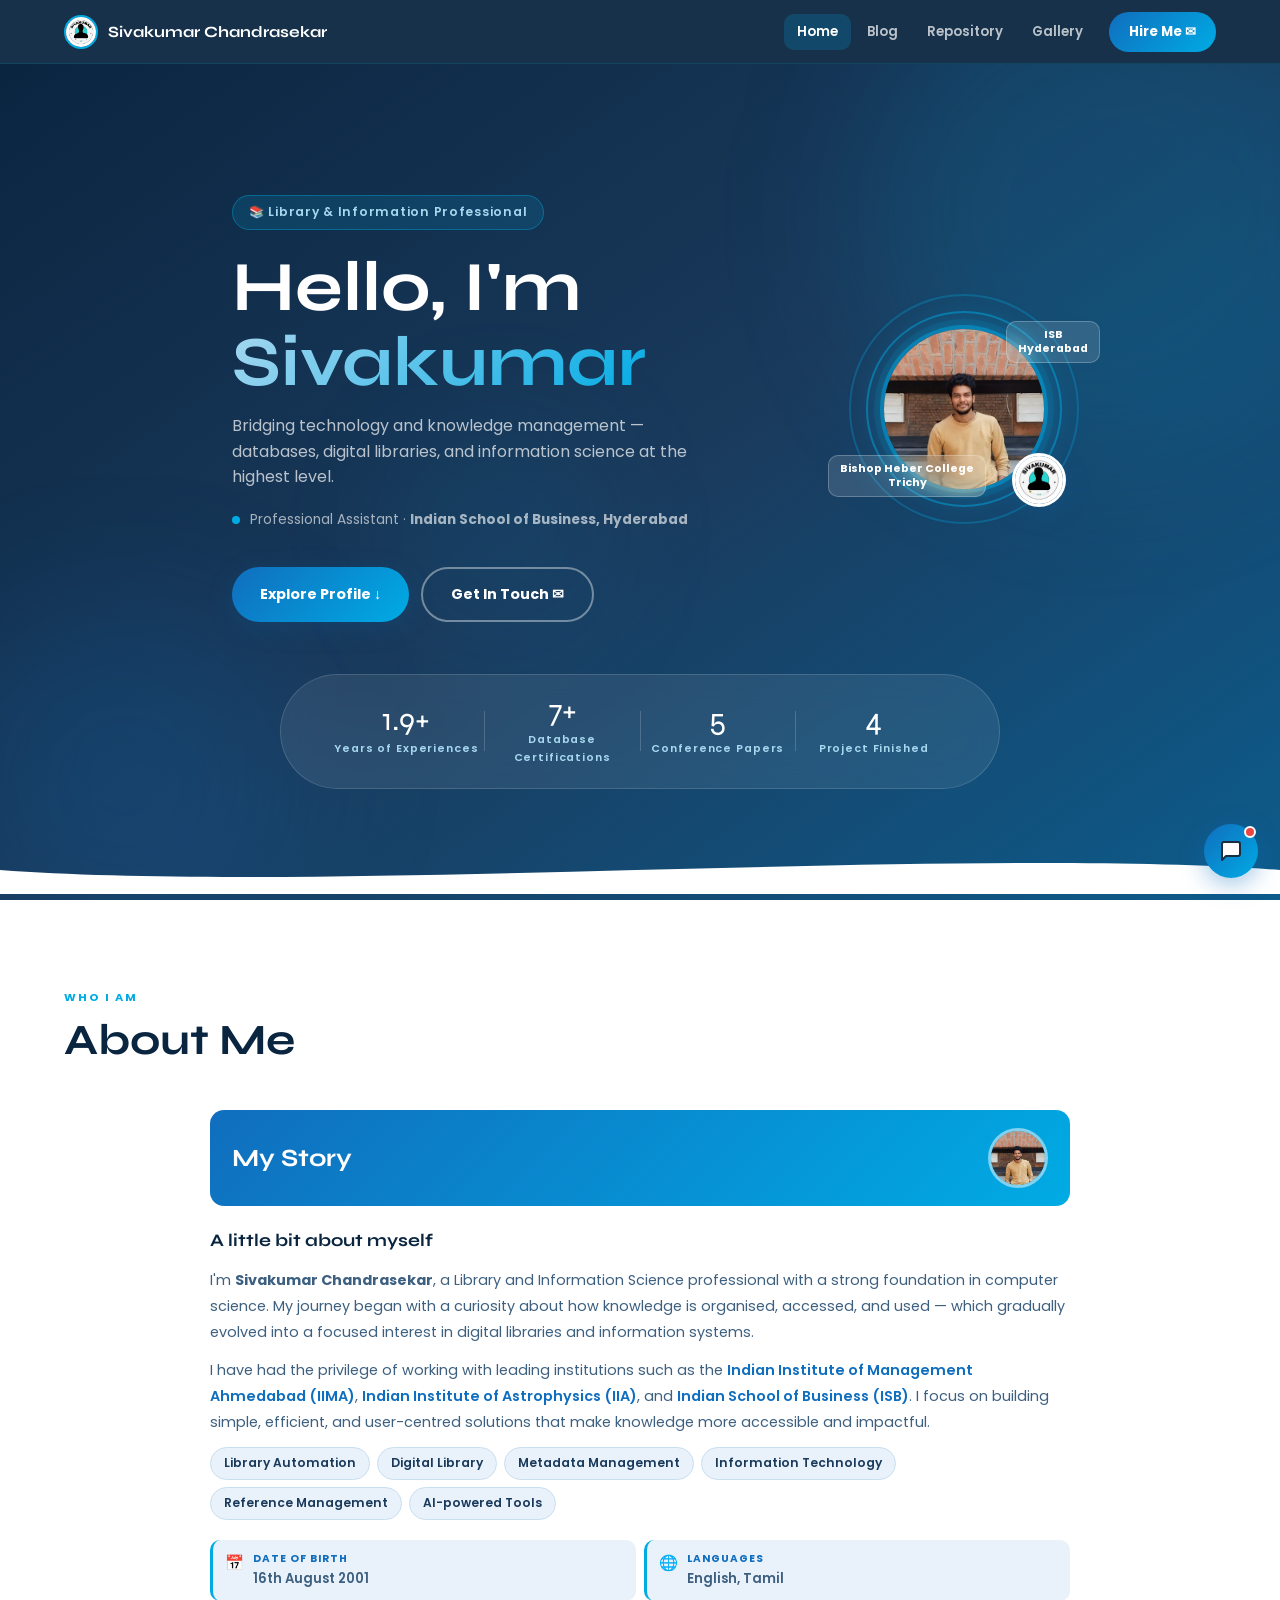
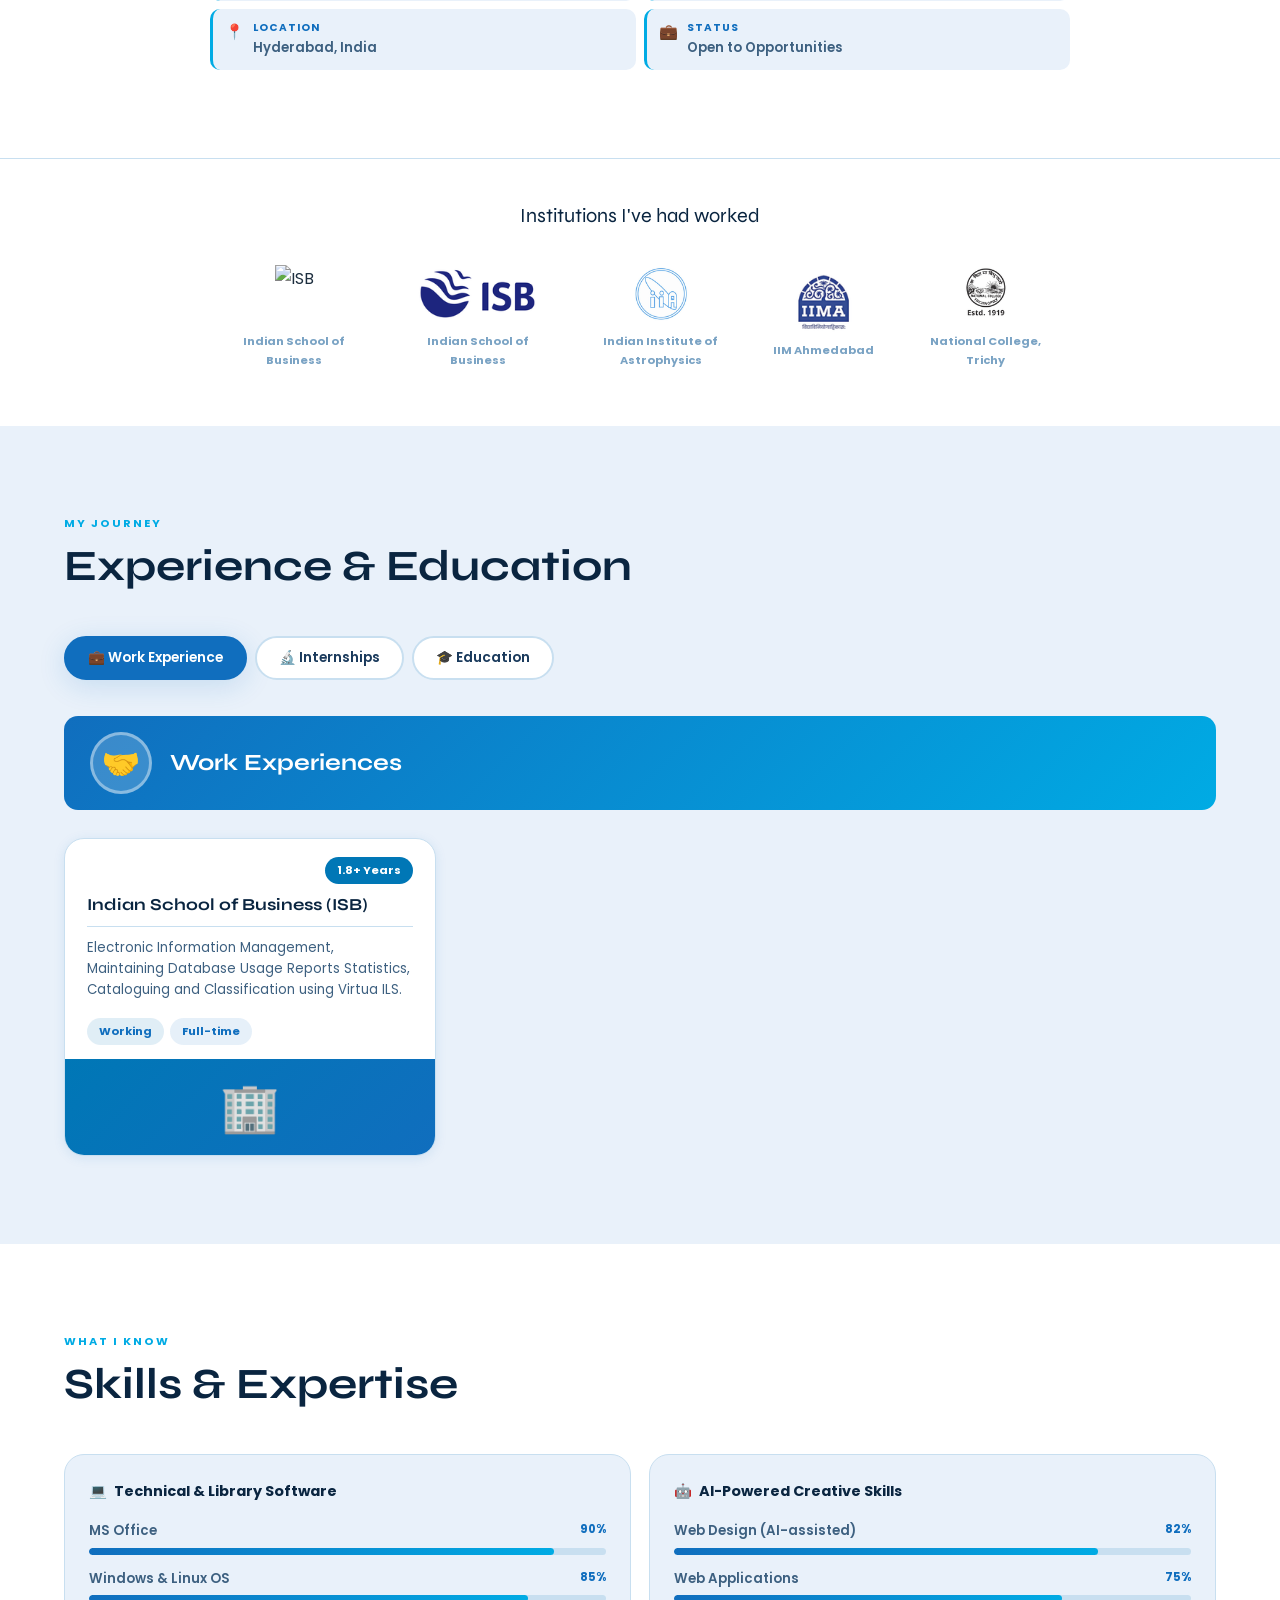
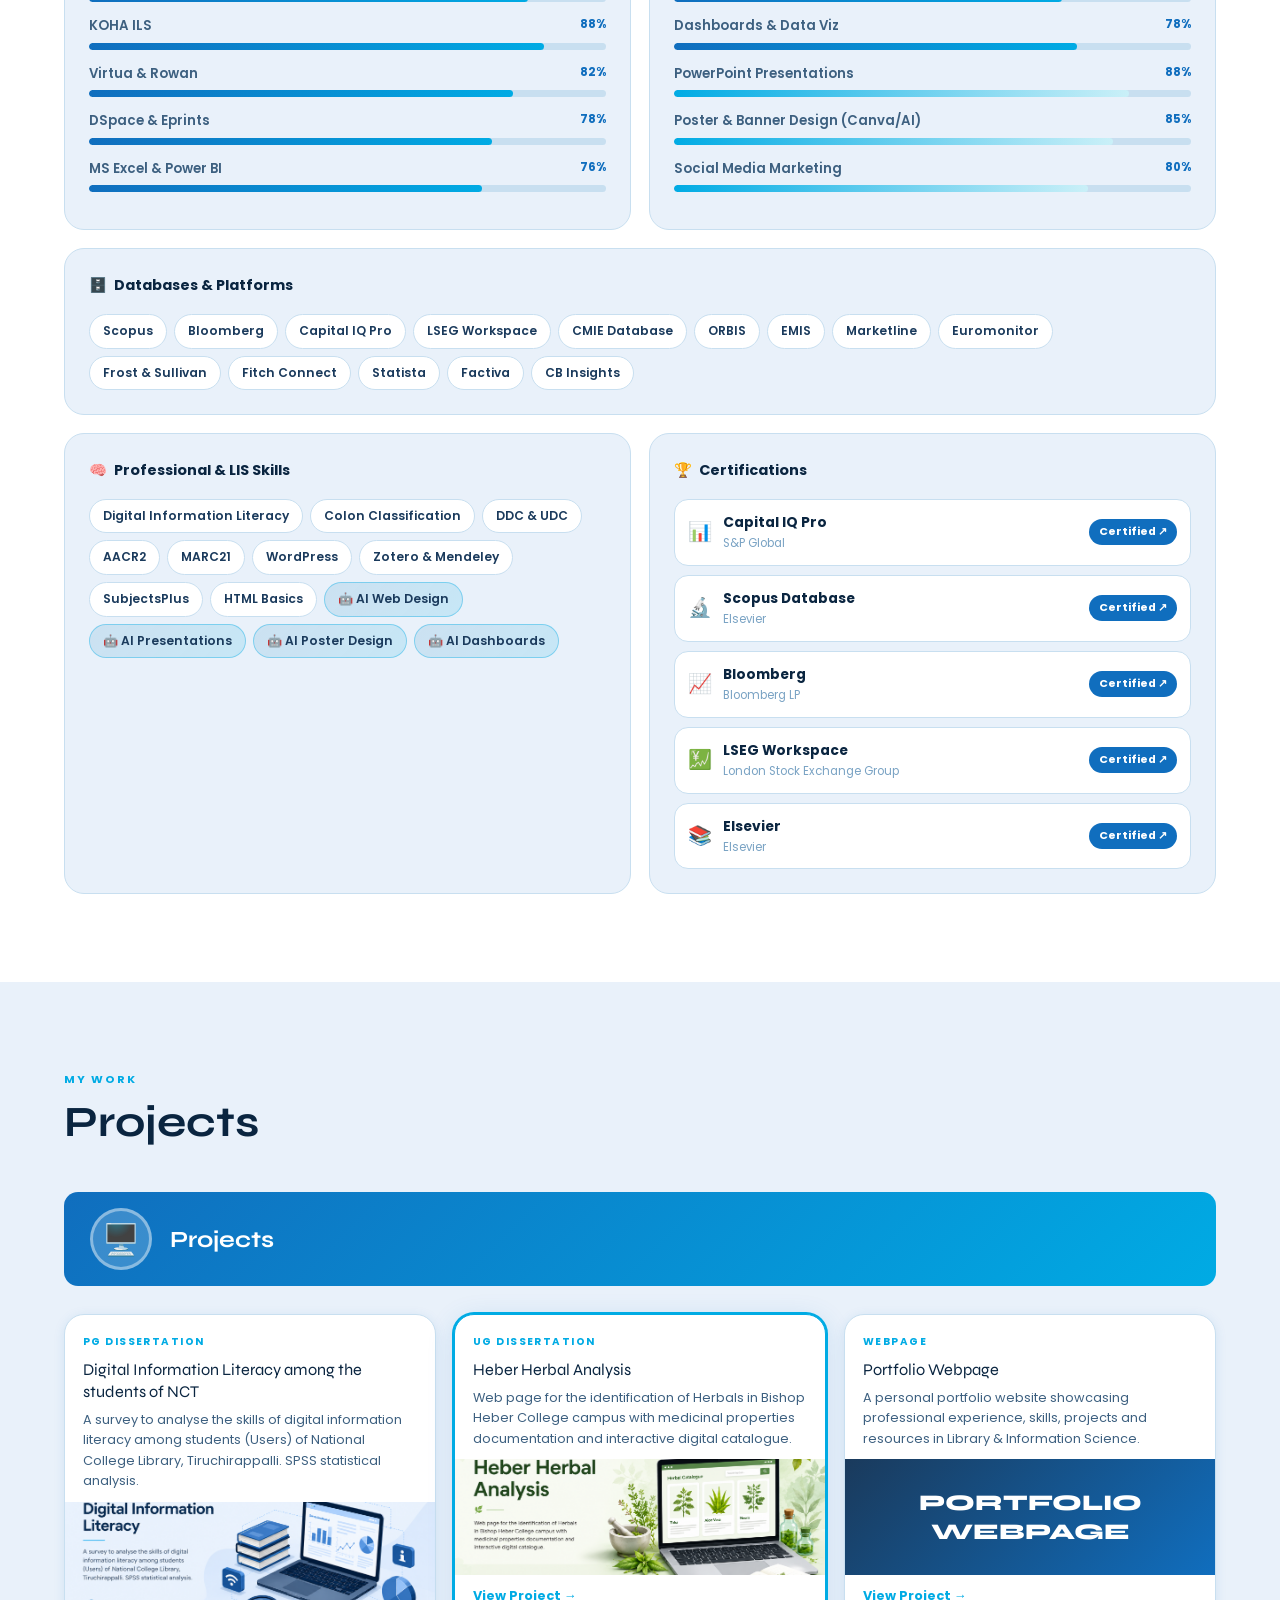
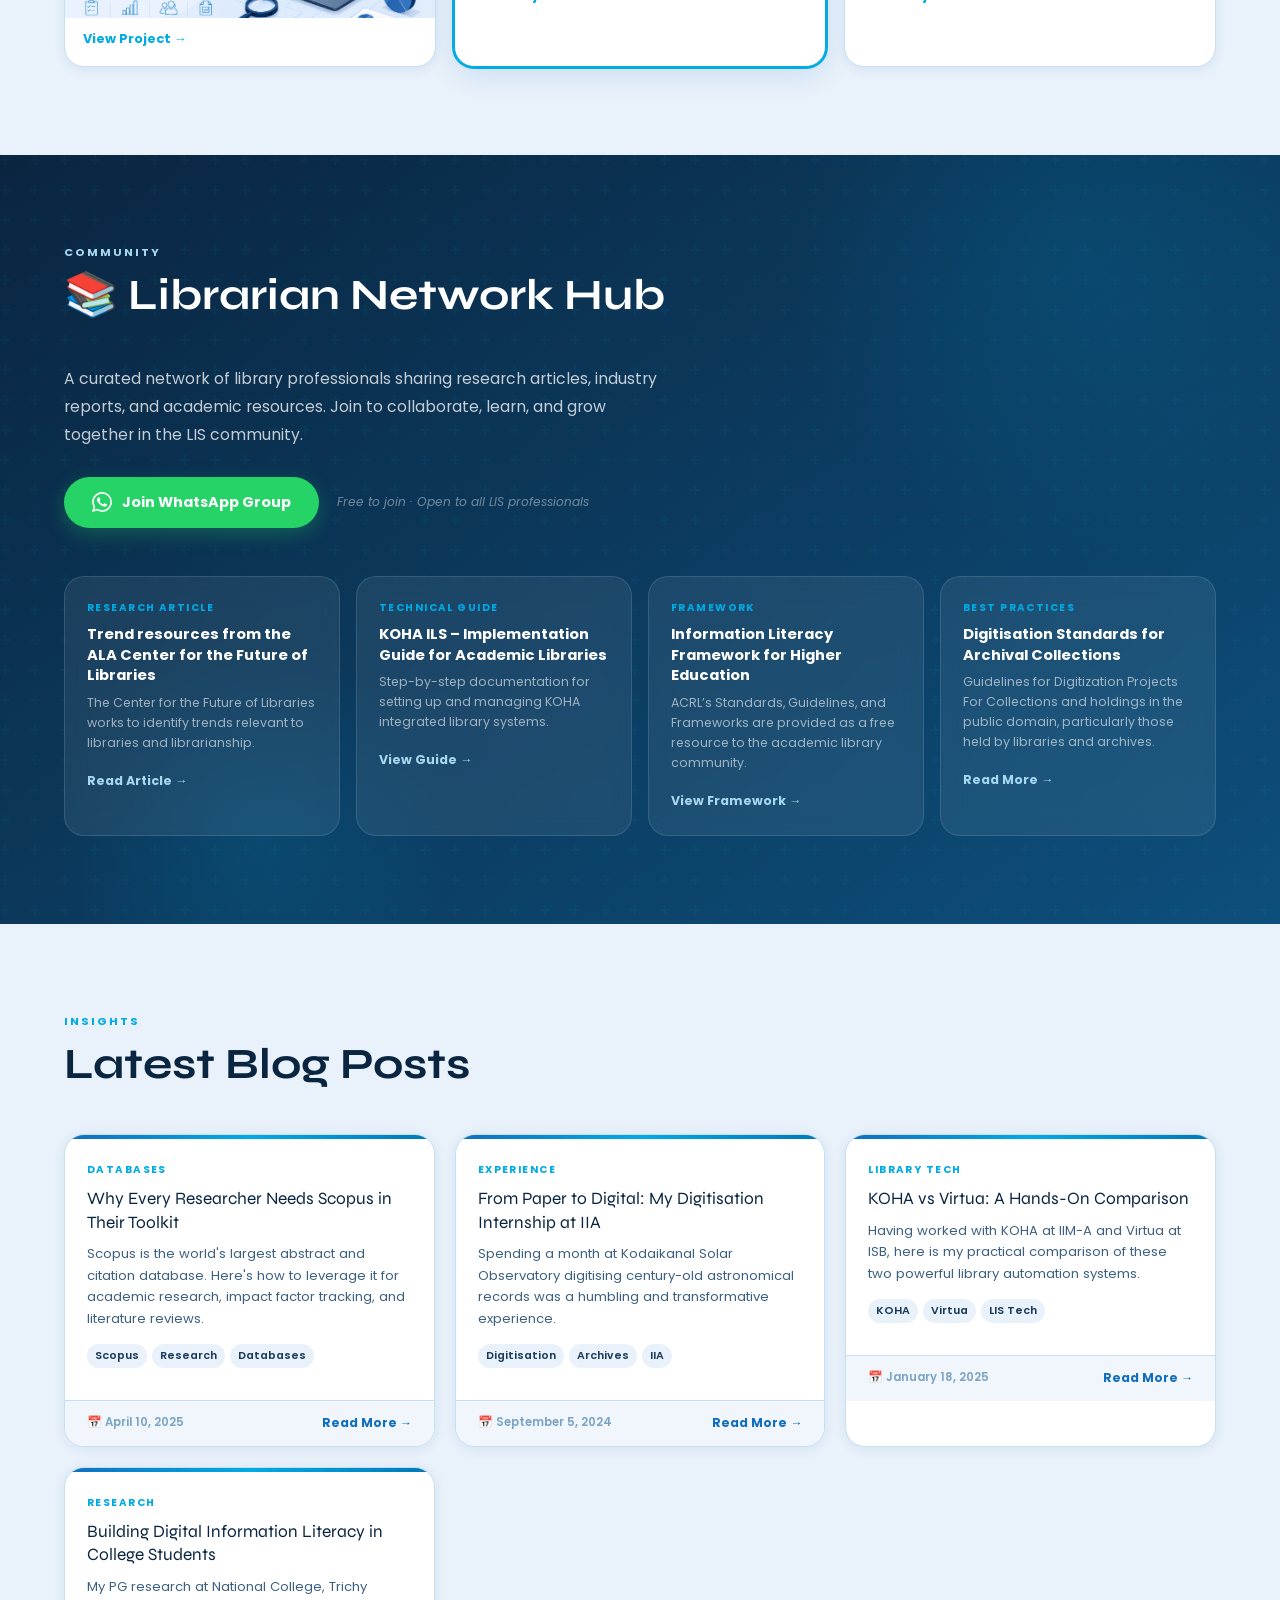
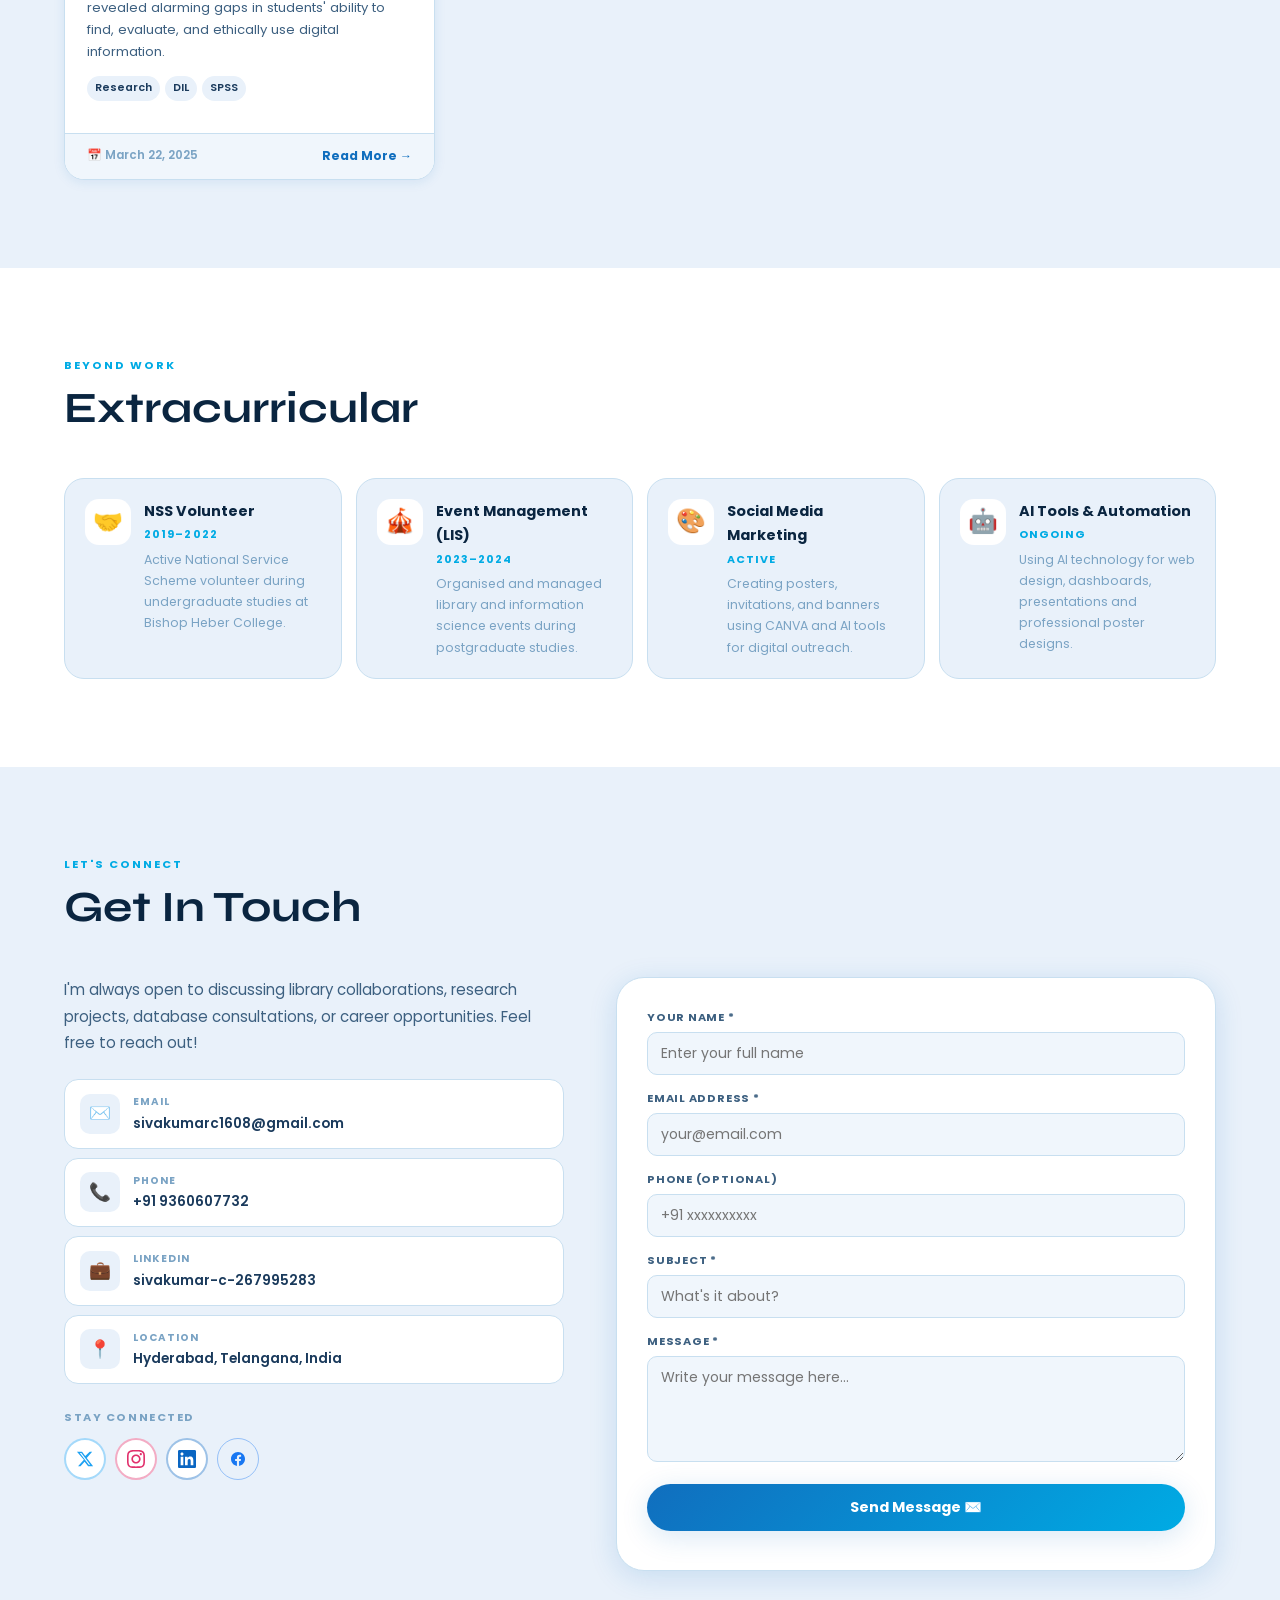
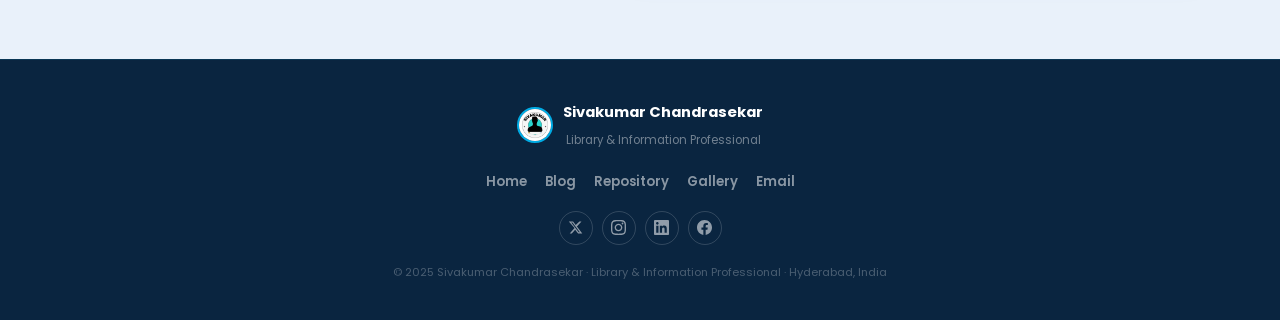
==== commit 7937116e: "Update index.html" ====
--- a/index.html
+++ b/index.html
@@ -754,7 +754,8 @@
   <div class="wrap">
     <div class="inst-h rv">Institutions I've had worked</div>
     <div class="inst-logos">
-      <div class="inst-logo rv d1"><img src="[data-uri]" alt="ISB"/><span>Indian School of Business</span></div>
+      <div class="inst-logo rv d1"><img src="NITT_logo=" alt="ISB"/><span>Indian School of Business</span></div>
+		<div class="inst-logo rv d1"><img src="[data-uri]" alt="ISB"/><span>Indian School of Business</span></div>
       <div class="inst-logo rv d2"><img src="[data-uri]" alt="IIA"/><span>Indian Institute of Astrophysics</span></div>
       <div class="inst-logo rv d3"><img src="[data-uri]" alt="IIMA"/><span>IIM Ahmedabad</span></div>
       <div class="inst-logo rv d4"><img src="[data-uri]" alt="NCT"/><span>National College, Trichy</span></div>
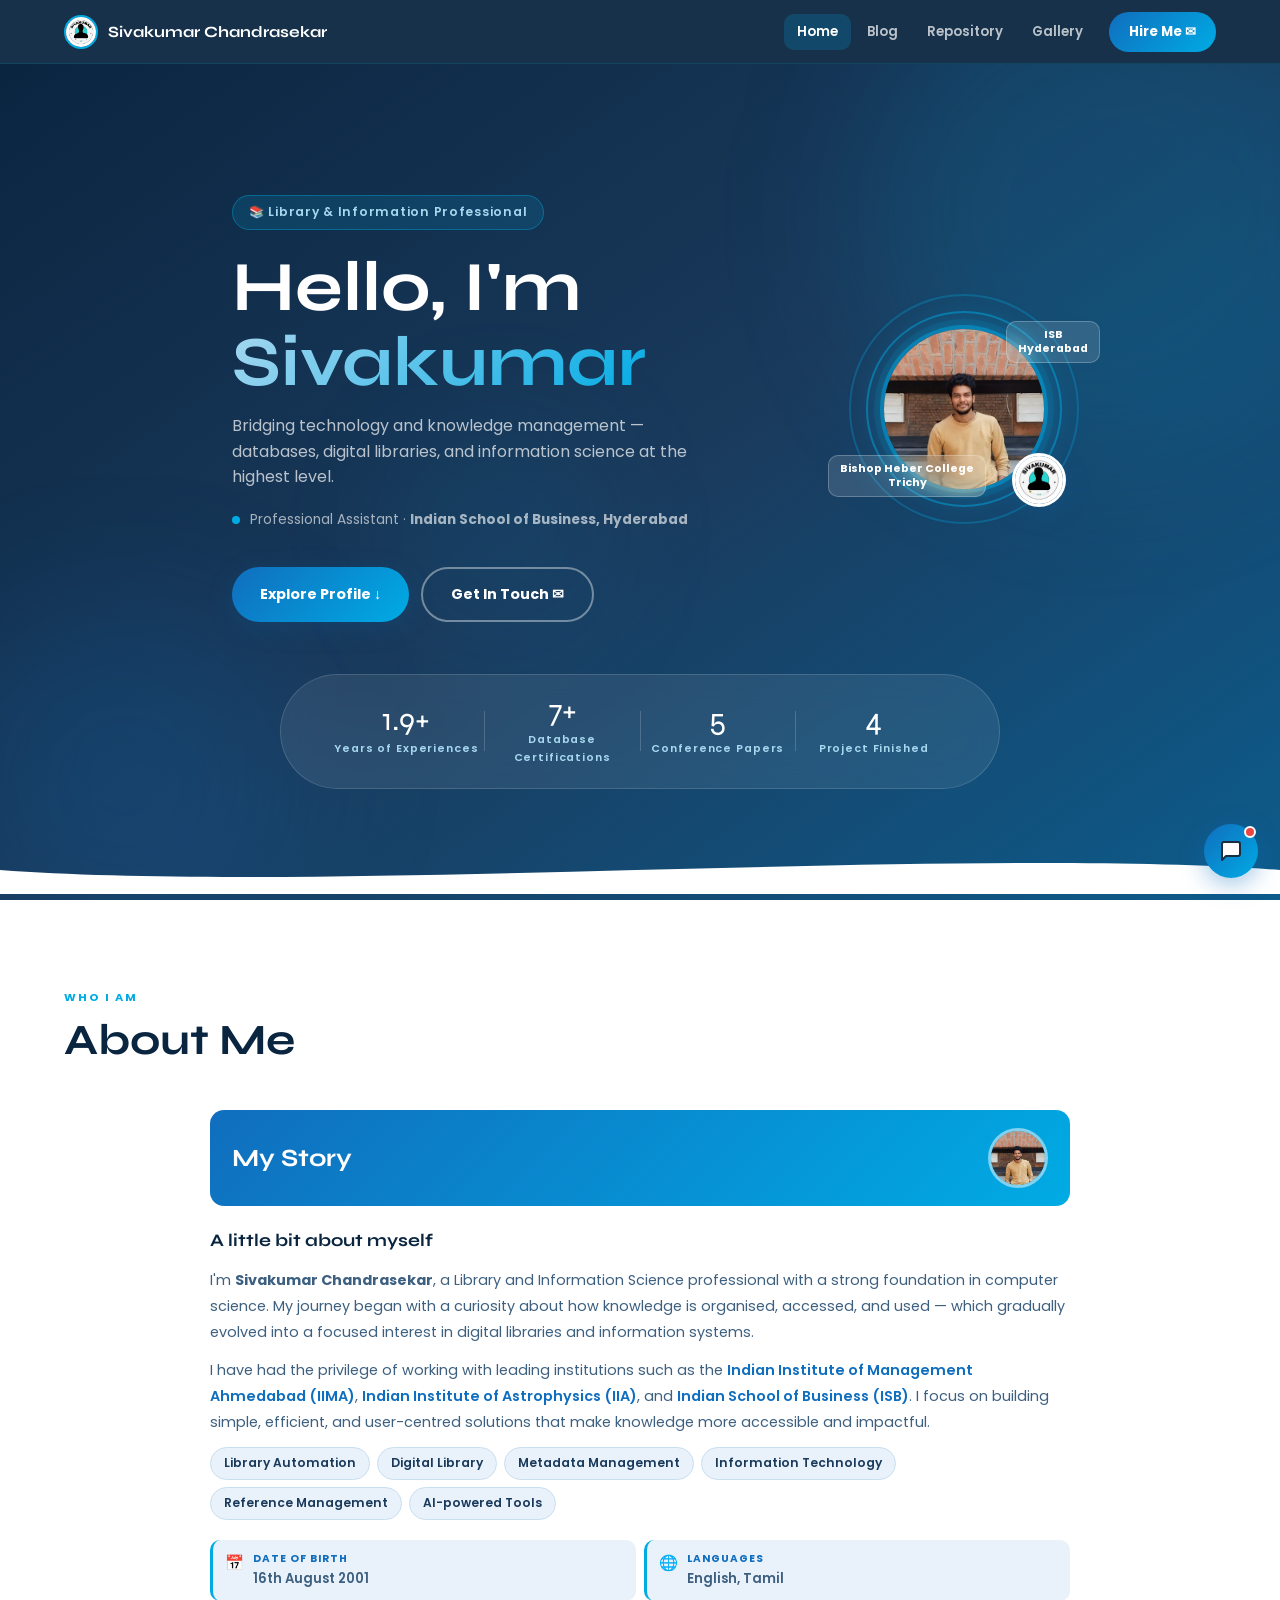
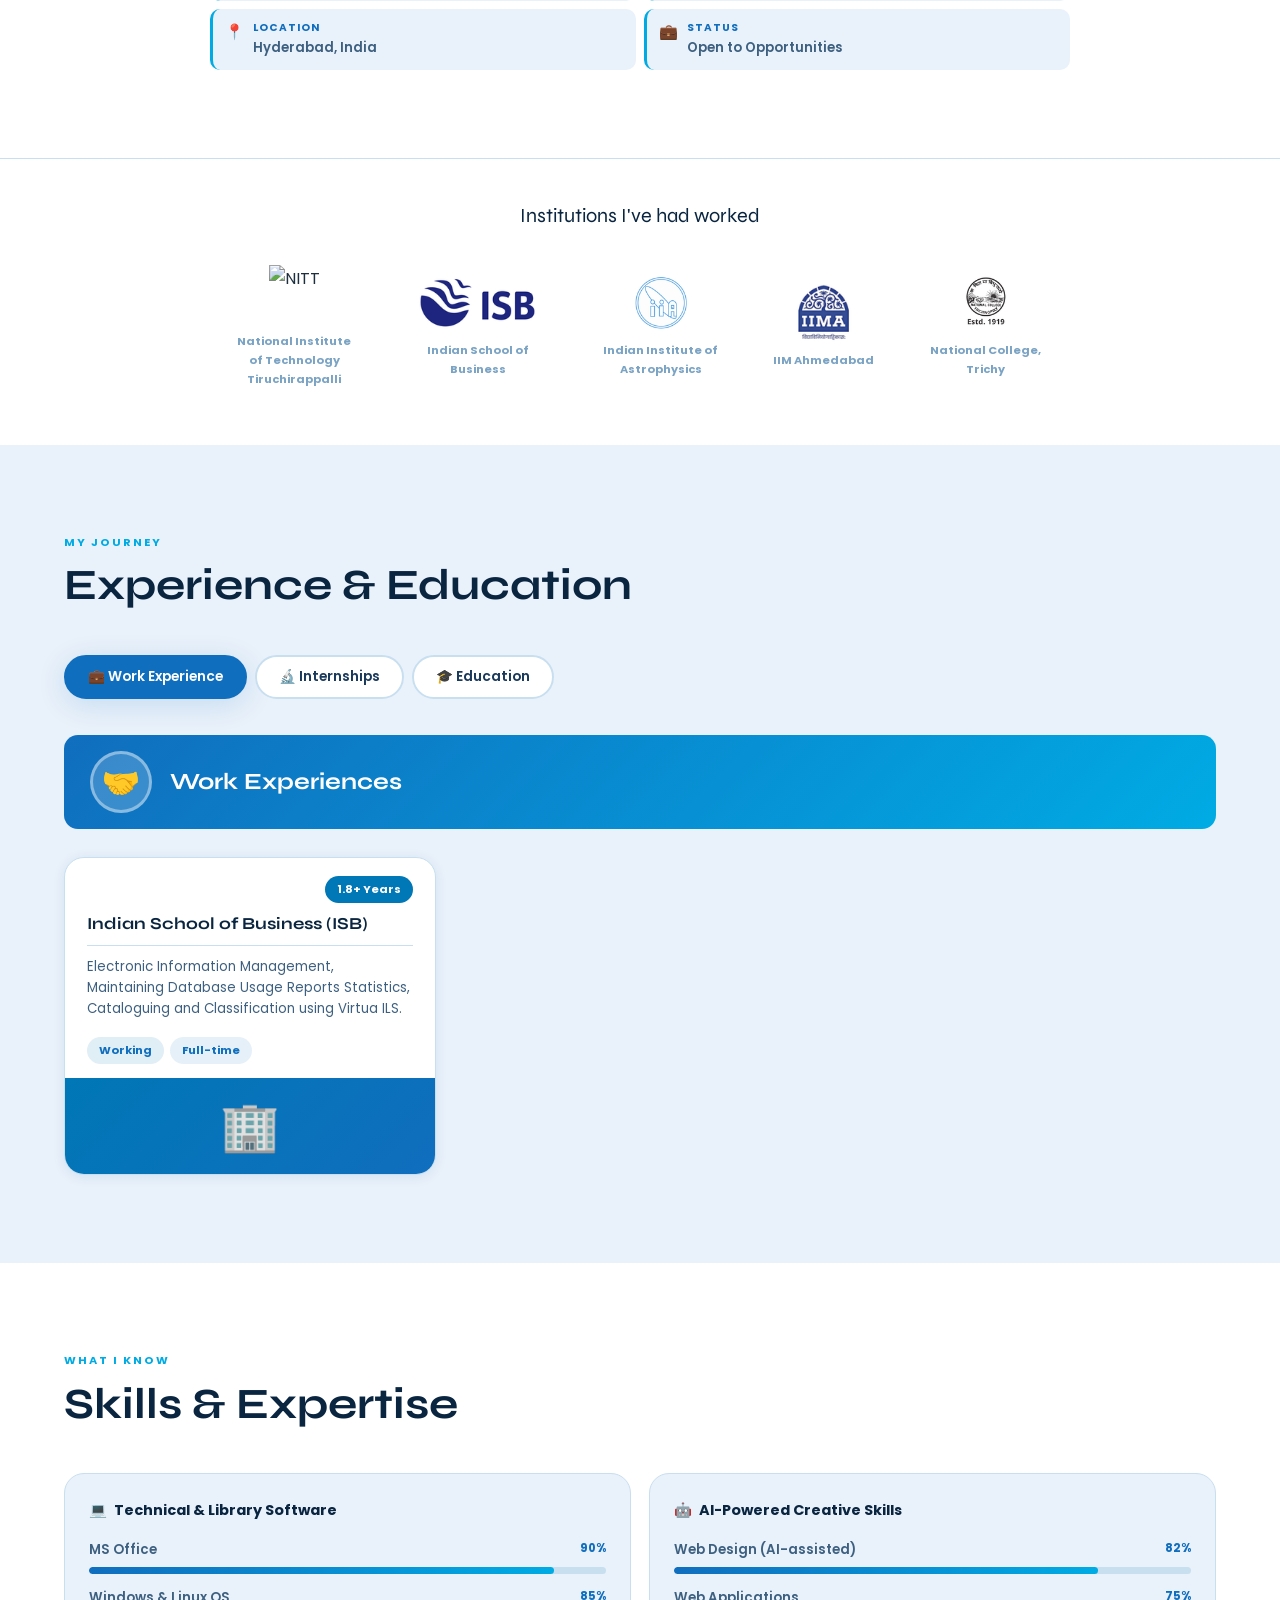
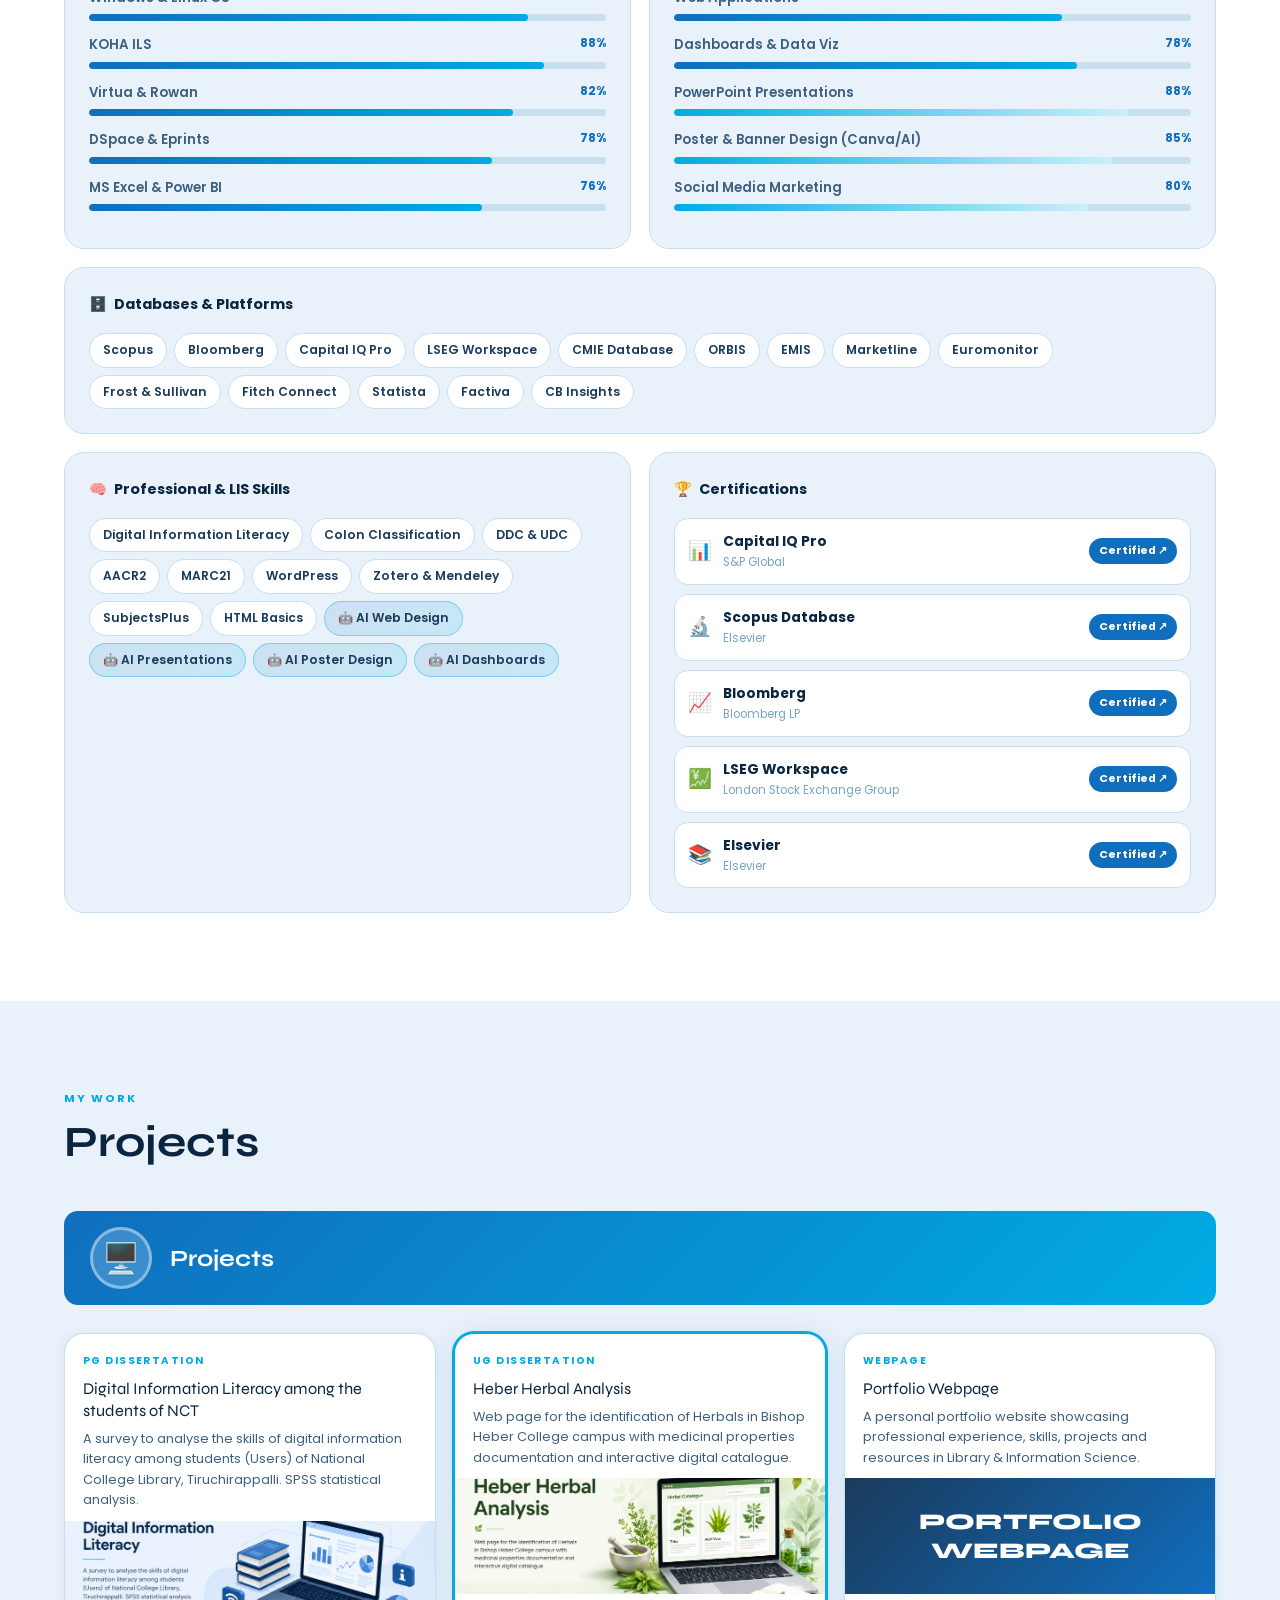
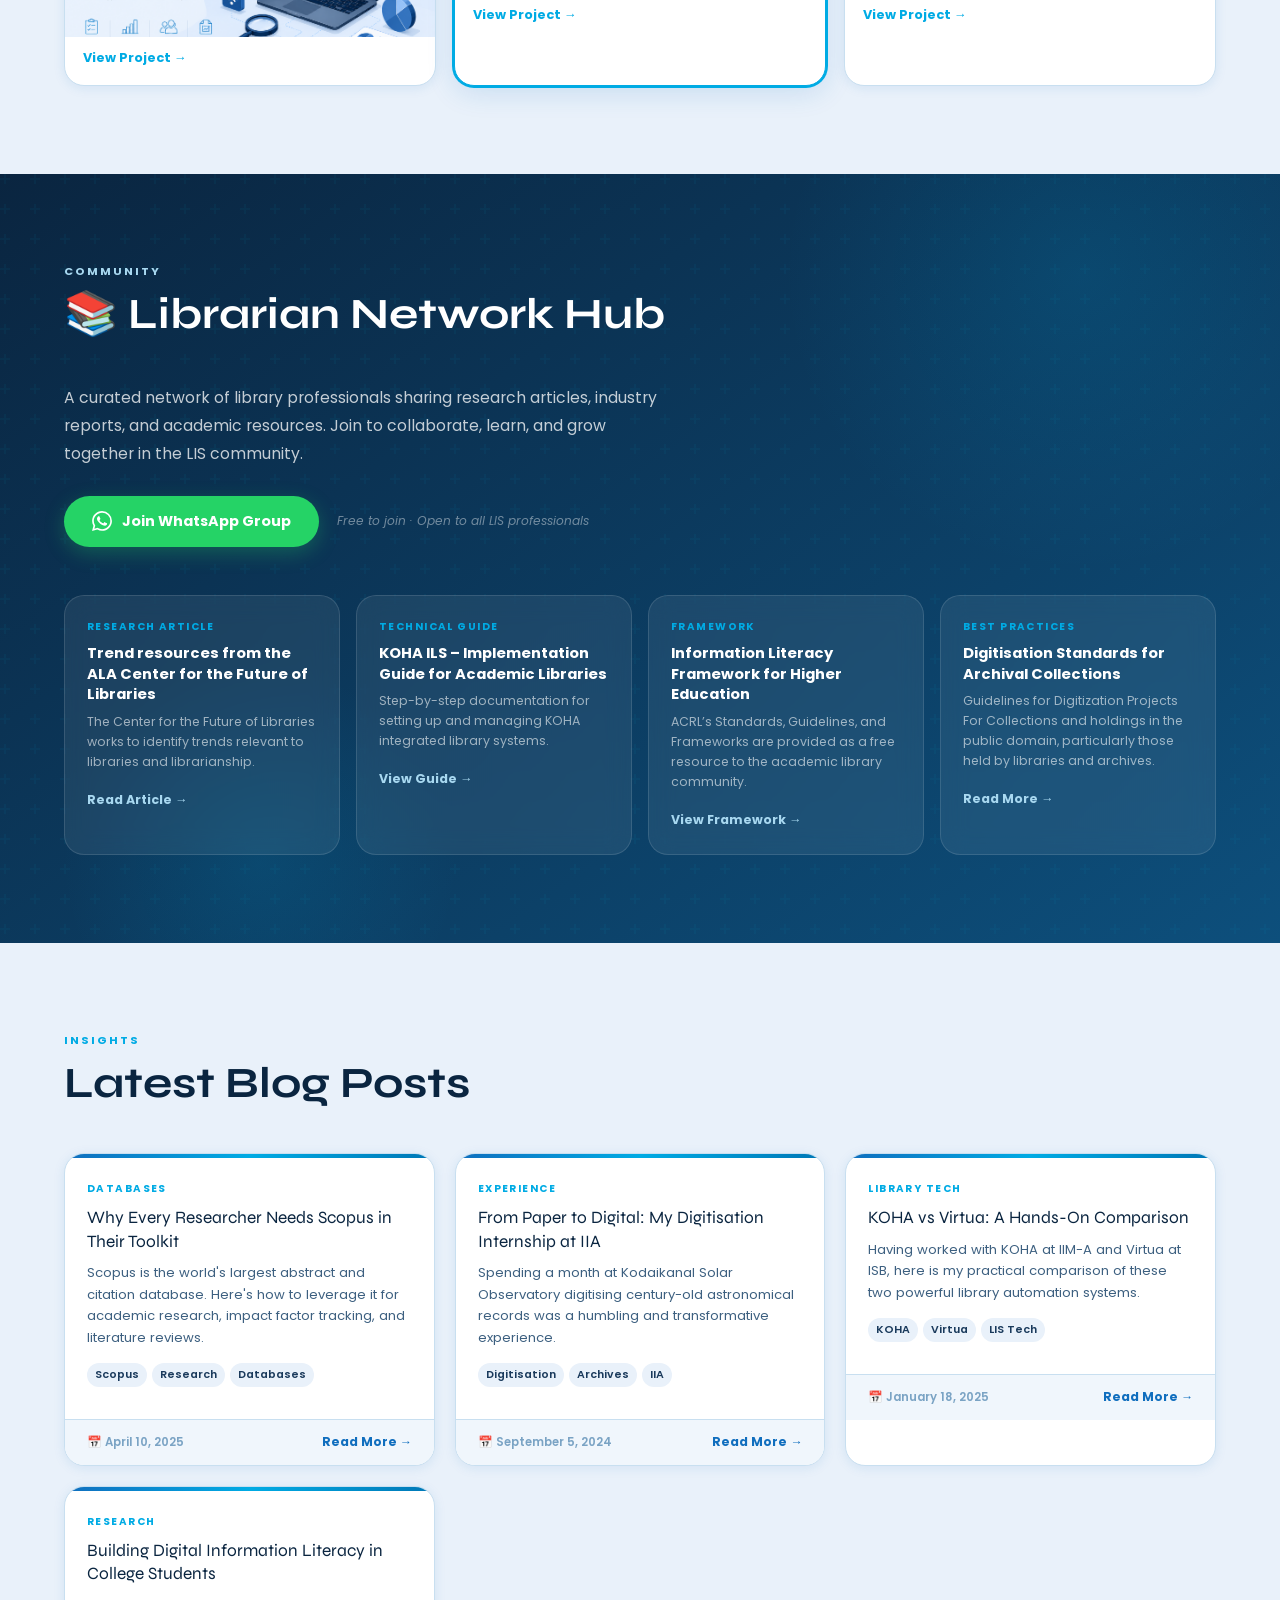
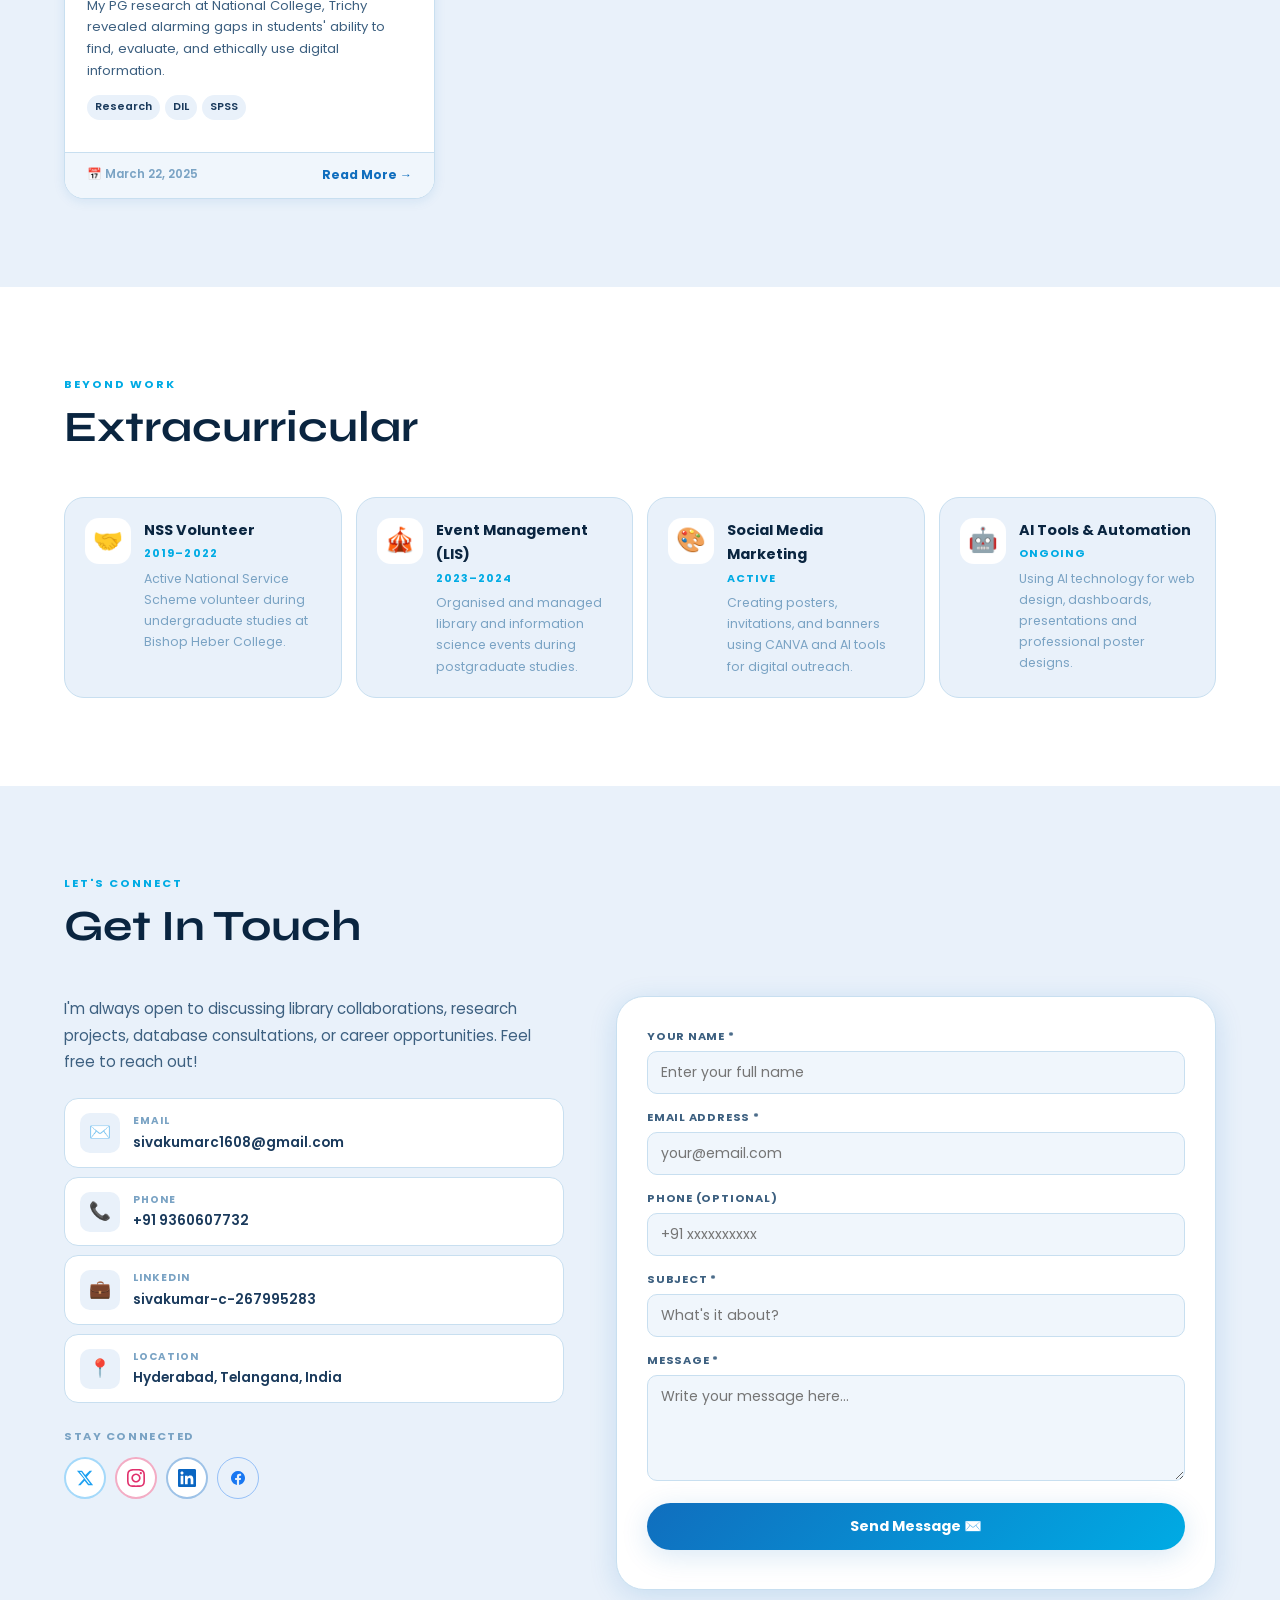
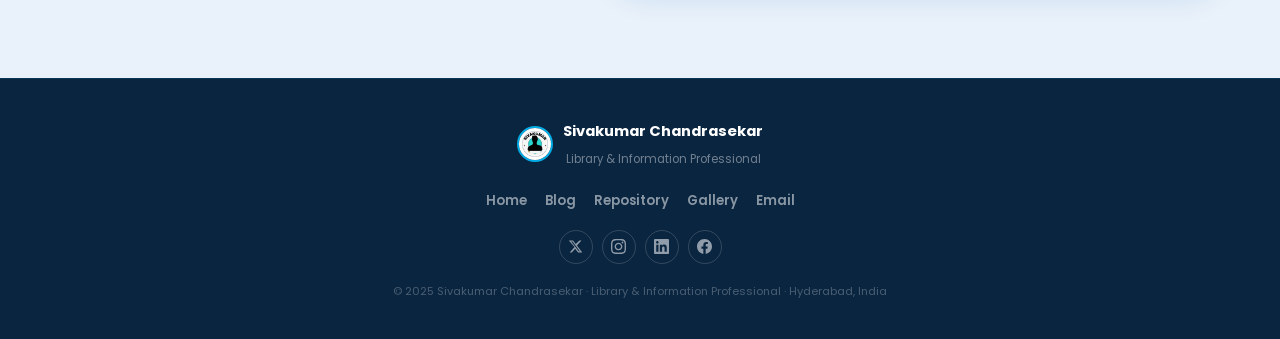
==== commit e97f35c7: "Update print statement from 'Hello' to 'Goodbye'" ====
--- a/index.html
+++ b/index.html
@@ -754,7 +754,7 @@
   <div class="wrap">
     <div class="inst-h rv">Institutions I've had worked</div>
     <div class="inst-logos">
-      <div class="inst-logo rv d1"><img src="NITT_logo=" alt="ISB"/><span>Indian School of Business</span></div>
+      <div class="inst-logo rv d1"><img src="https://github.com/Sivakumarc1608/Sivakumarc/blob/main/Images/Work/NITT_logo.png=" alt="NITT"/><span>National Institute of Technology Tiruchirappalli</span></div>
 		<div class="inst-logo rv d1"><img src="[data-uri]" alt="ISB"/><span>Indian School of Business</span></div>
       <div class="inst-logo rv d2"><img src="[data-uri]" alt="IIA"/><span>Indian Institute of Astrophysics</span></div>
       <div class="inst-logo rv d3"><img src="[data-uri]" alt="IIMA"/><span>IIM Ahmedabad</span></div>
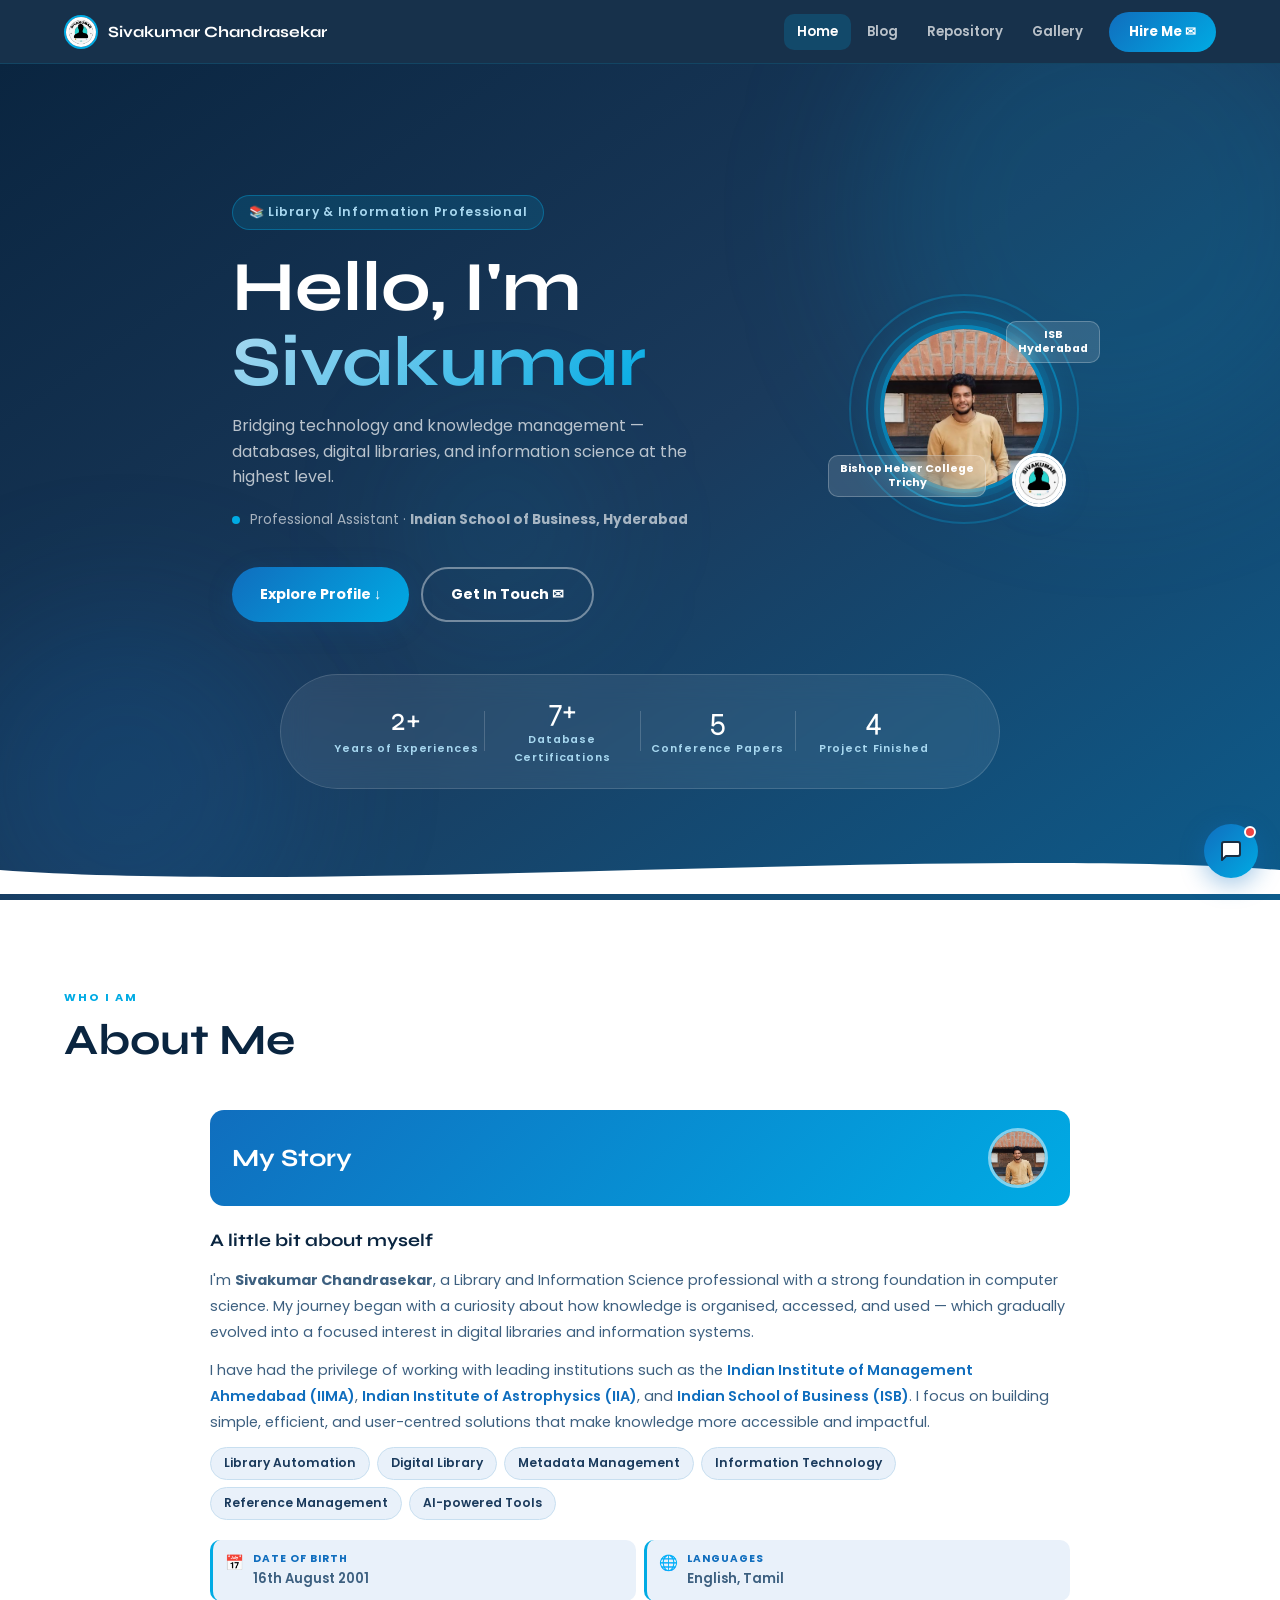
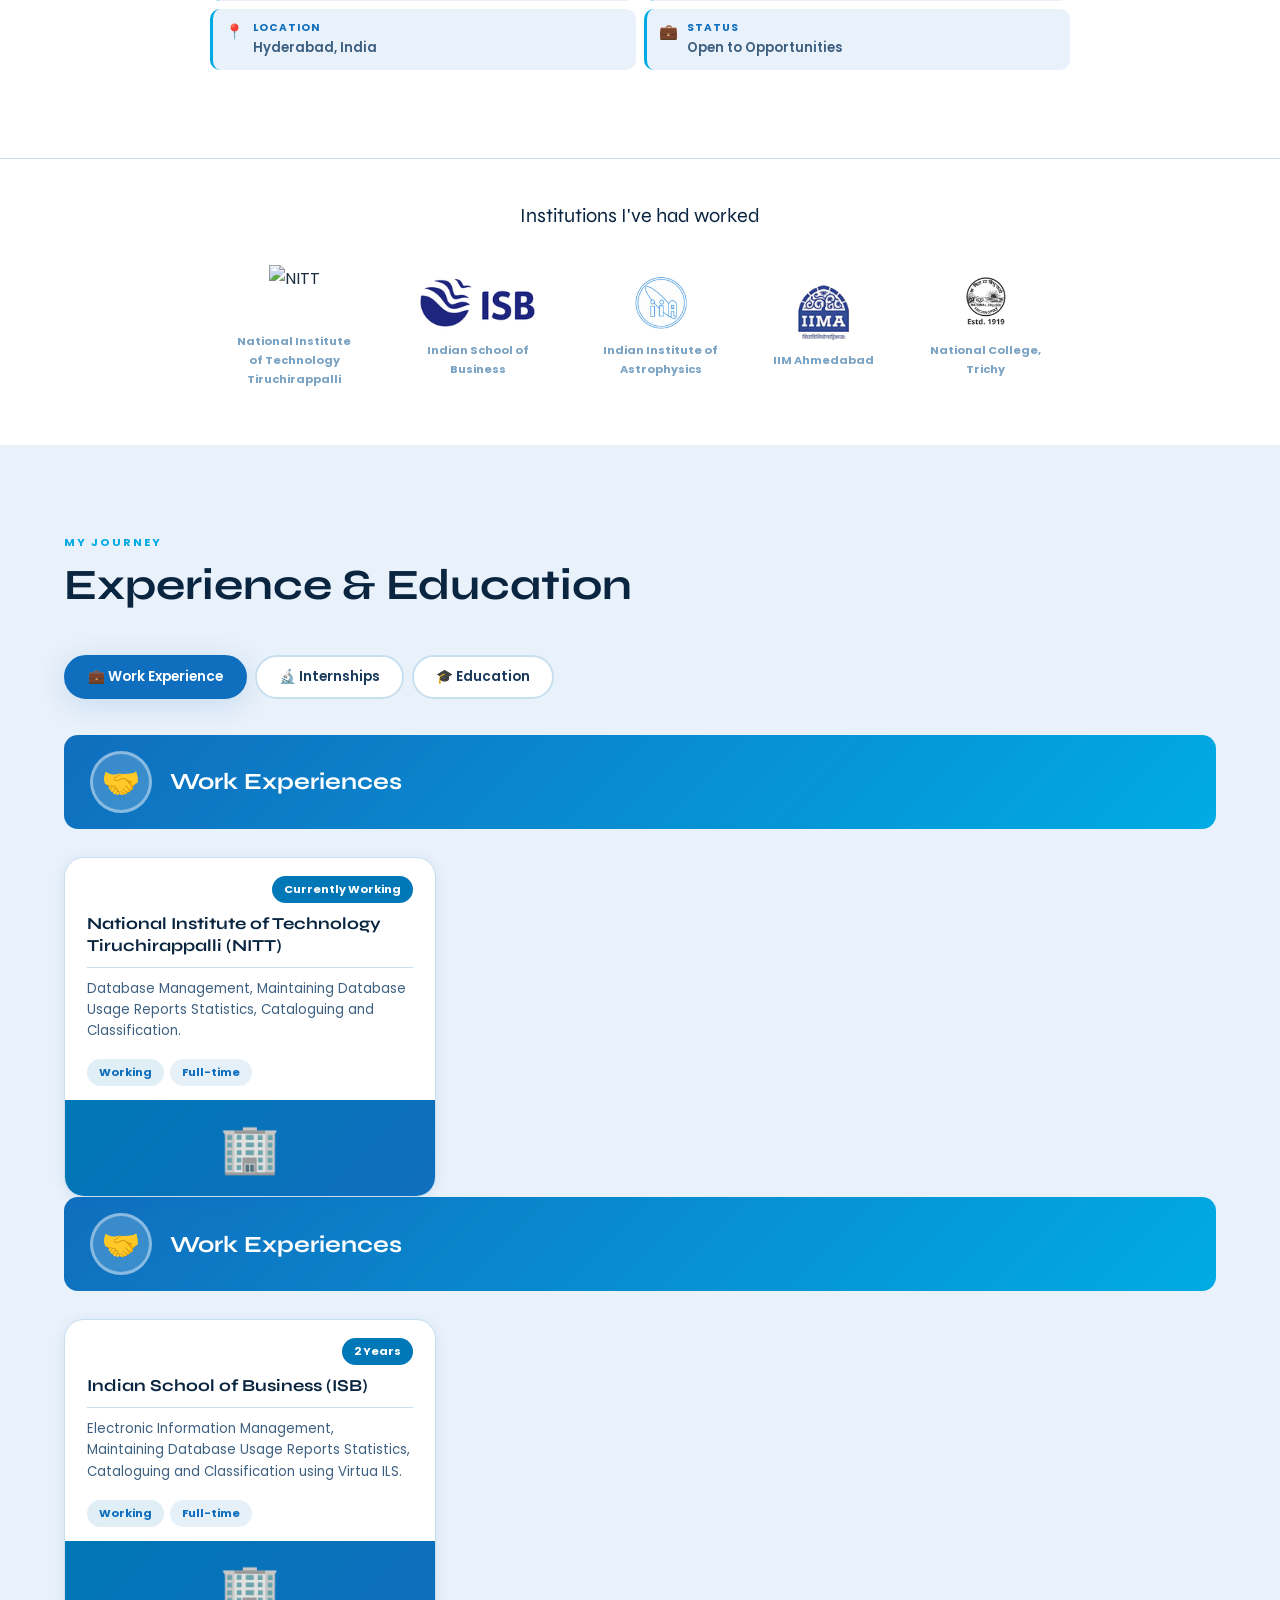
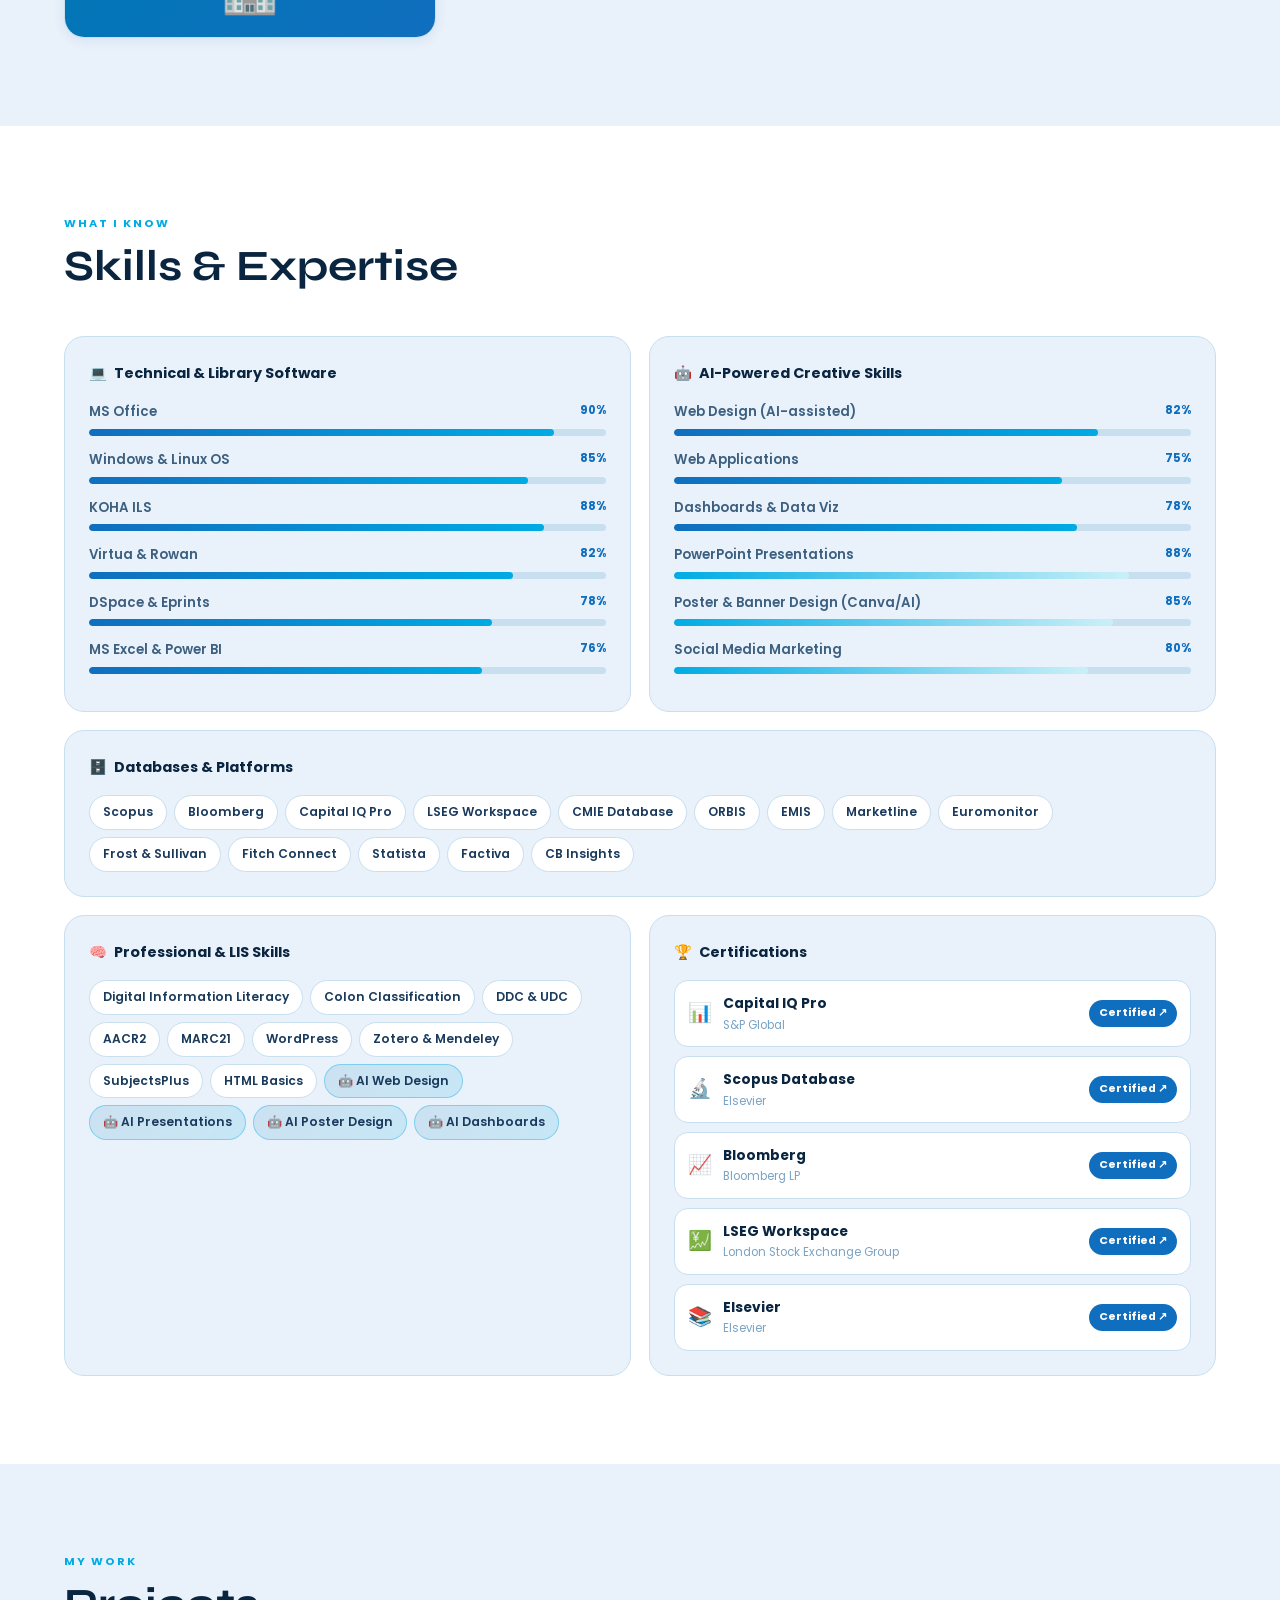
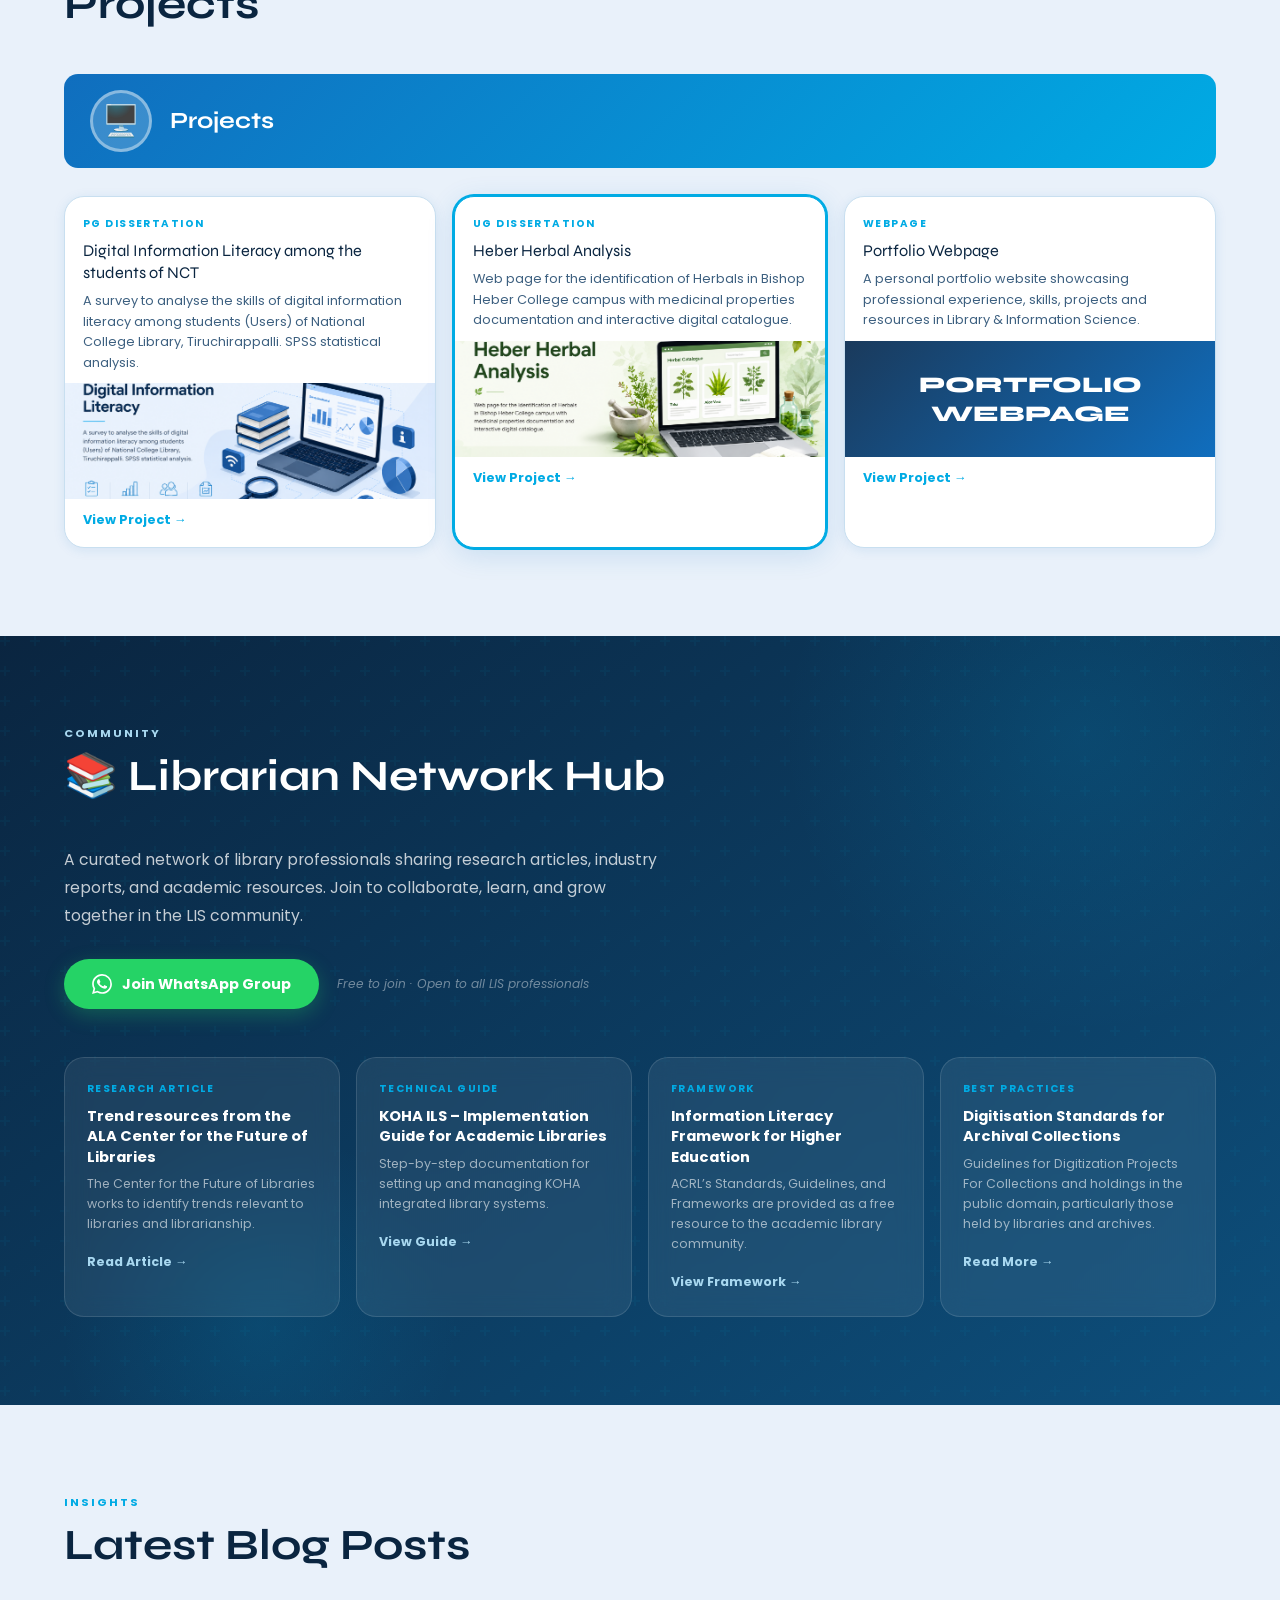
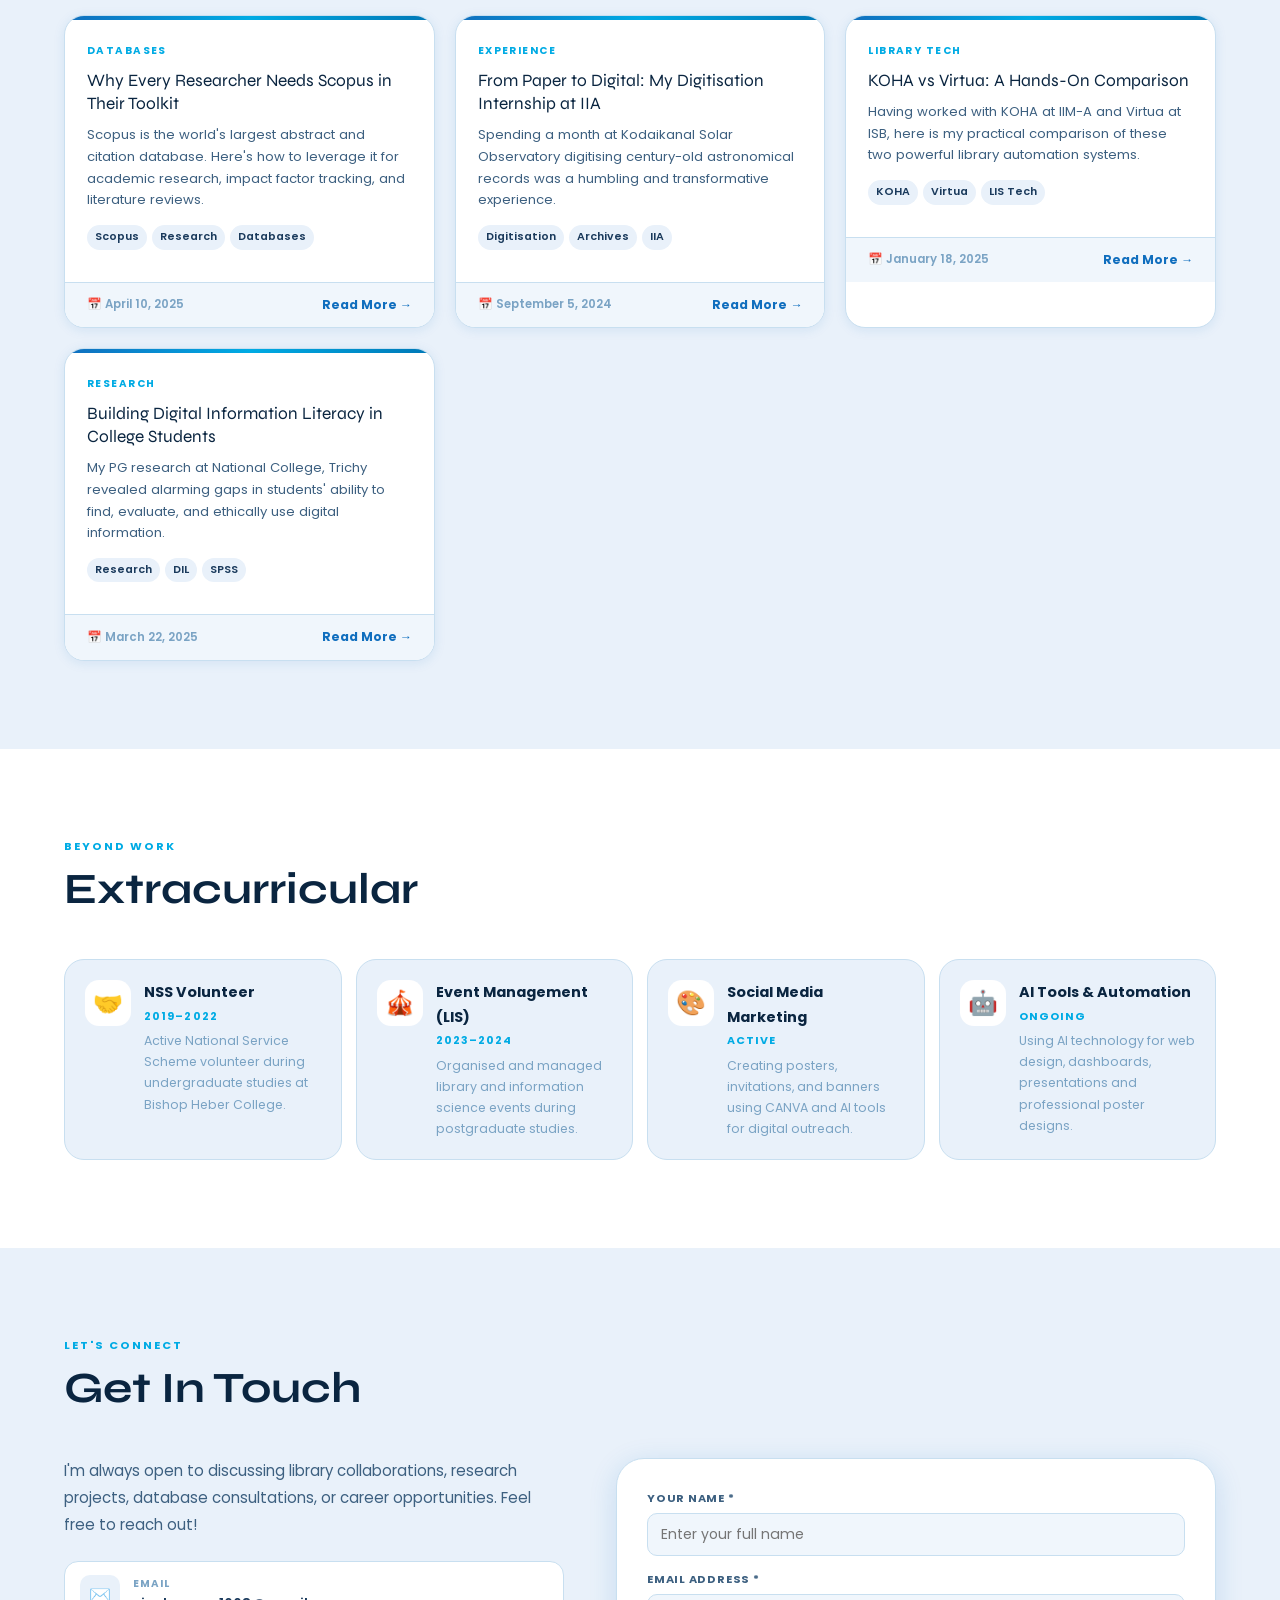
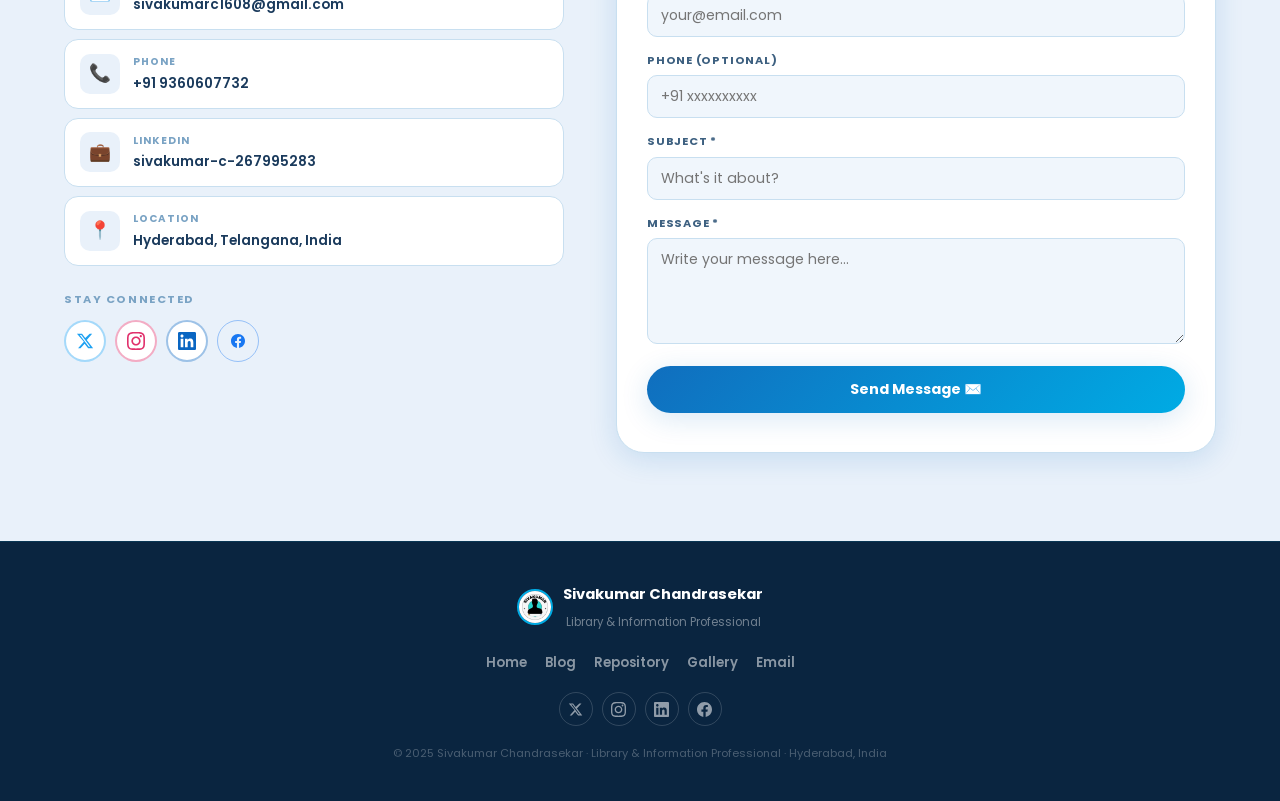
==== commit 4bcdf040: "Update print statement from 'Hello' to 'Goodbye'" ====
--- a/index.html
+++ b/index.html
@@ -706,7 +706,7 @@
     </div>
   </div>
   <div class="h-stats">
-    <div class="stat"><span class="sn">1.9+</span><span class="sl">Years of Experiences</span></div>
+    <div class="stat"><span class="sn">2+</span><span class="sl">Years of Experiences</span></div>
     <div class="s-div"></div>
     <div class="stat"><span class="sn">7+</span><span class="sl">Database Certifications</span></div>
     <div class="s-div"></div>
@@ -775,12 +775,27 @@
     </div>
 
     <!-- WORK EXP -->
+	  <div class="tab-p on" id="tab-exp">
+     <div class="sb-wrap rv"><div class="sb-ic">🤝</div><h3>Work Experiences</h3></div>
+      <div class="wk-grid">
+        <div class="wk-card rv d1">
+          <div class="wk-top">
+            <span class="wk-dur">Currently Working</span>
+            <h3 class="wk-title">National Institute of Technology Tiruchirappalli (NITT)</h3>
+            <div class="wk-div"></div>
+          </div>
+          <p class="wk-desc">Database Management, Maintaining Database Usage Reports Statistics, Cataloguing and Classification.</p>
+          <div class="wk-tags"><span class="wk-badge bw">Working</span><span class="wk-badge bi">Full-time</span></div>
+          <div class="wk-img" style="font-size:3rem;">🏢</div>
+        </div>
+        </div>
+    </div>
     <div class="tab-p on" id="tab-exp">
      <div class="sb-wrap rv"><div class="sb-ic">🤝</div><h3>Work Experiences</h3></div>
       <div class="wk-grid">
         <div class="wk-card rv d1">
           <div class="wk-top">
-            <span class="wk-dur">1.8+ Years</span>
+            <span class="wk-dur">2 Years</span>
             <h3 class="wk-title">Indian School of Business (ISB)</h3>
             <div class="wk-div"></div>
           </div>
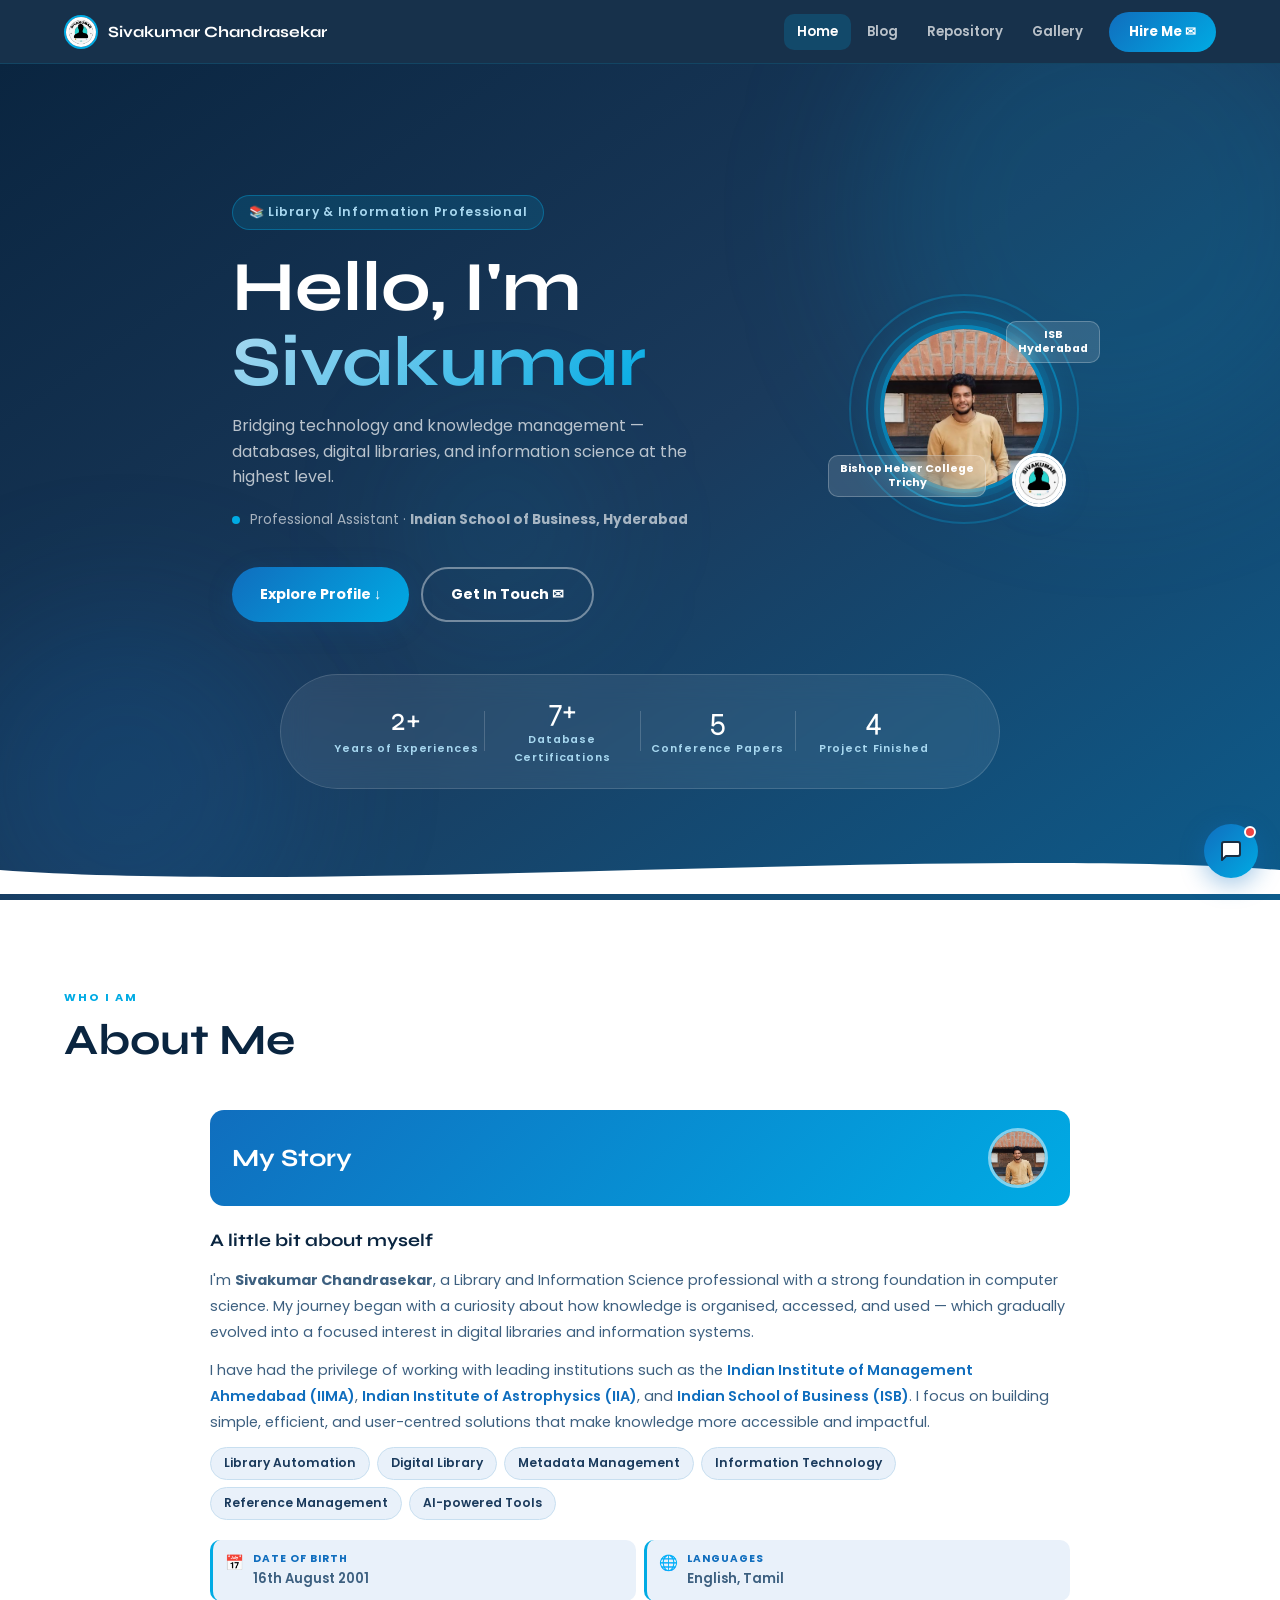
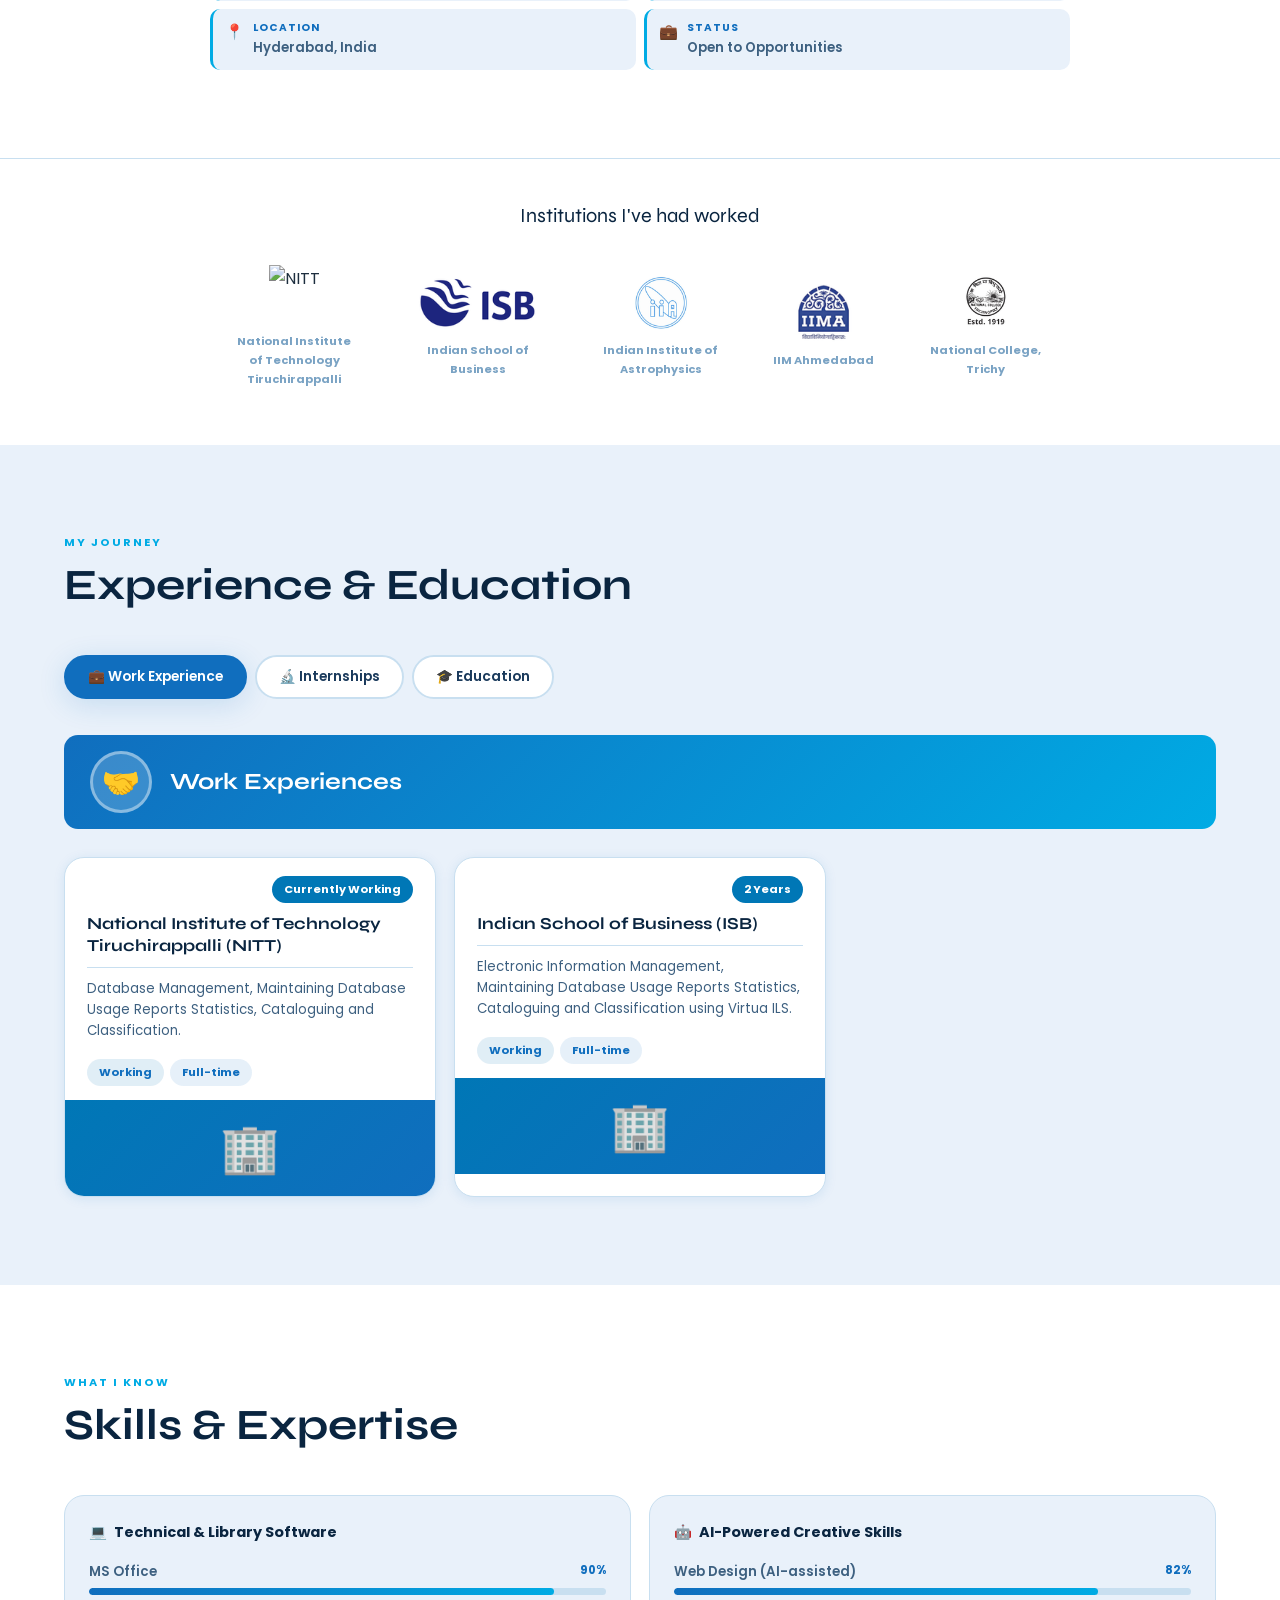
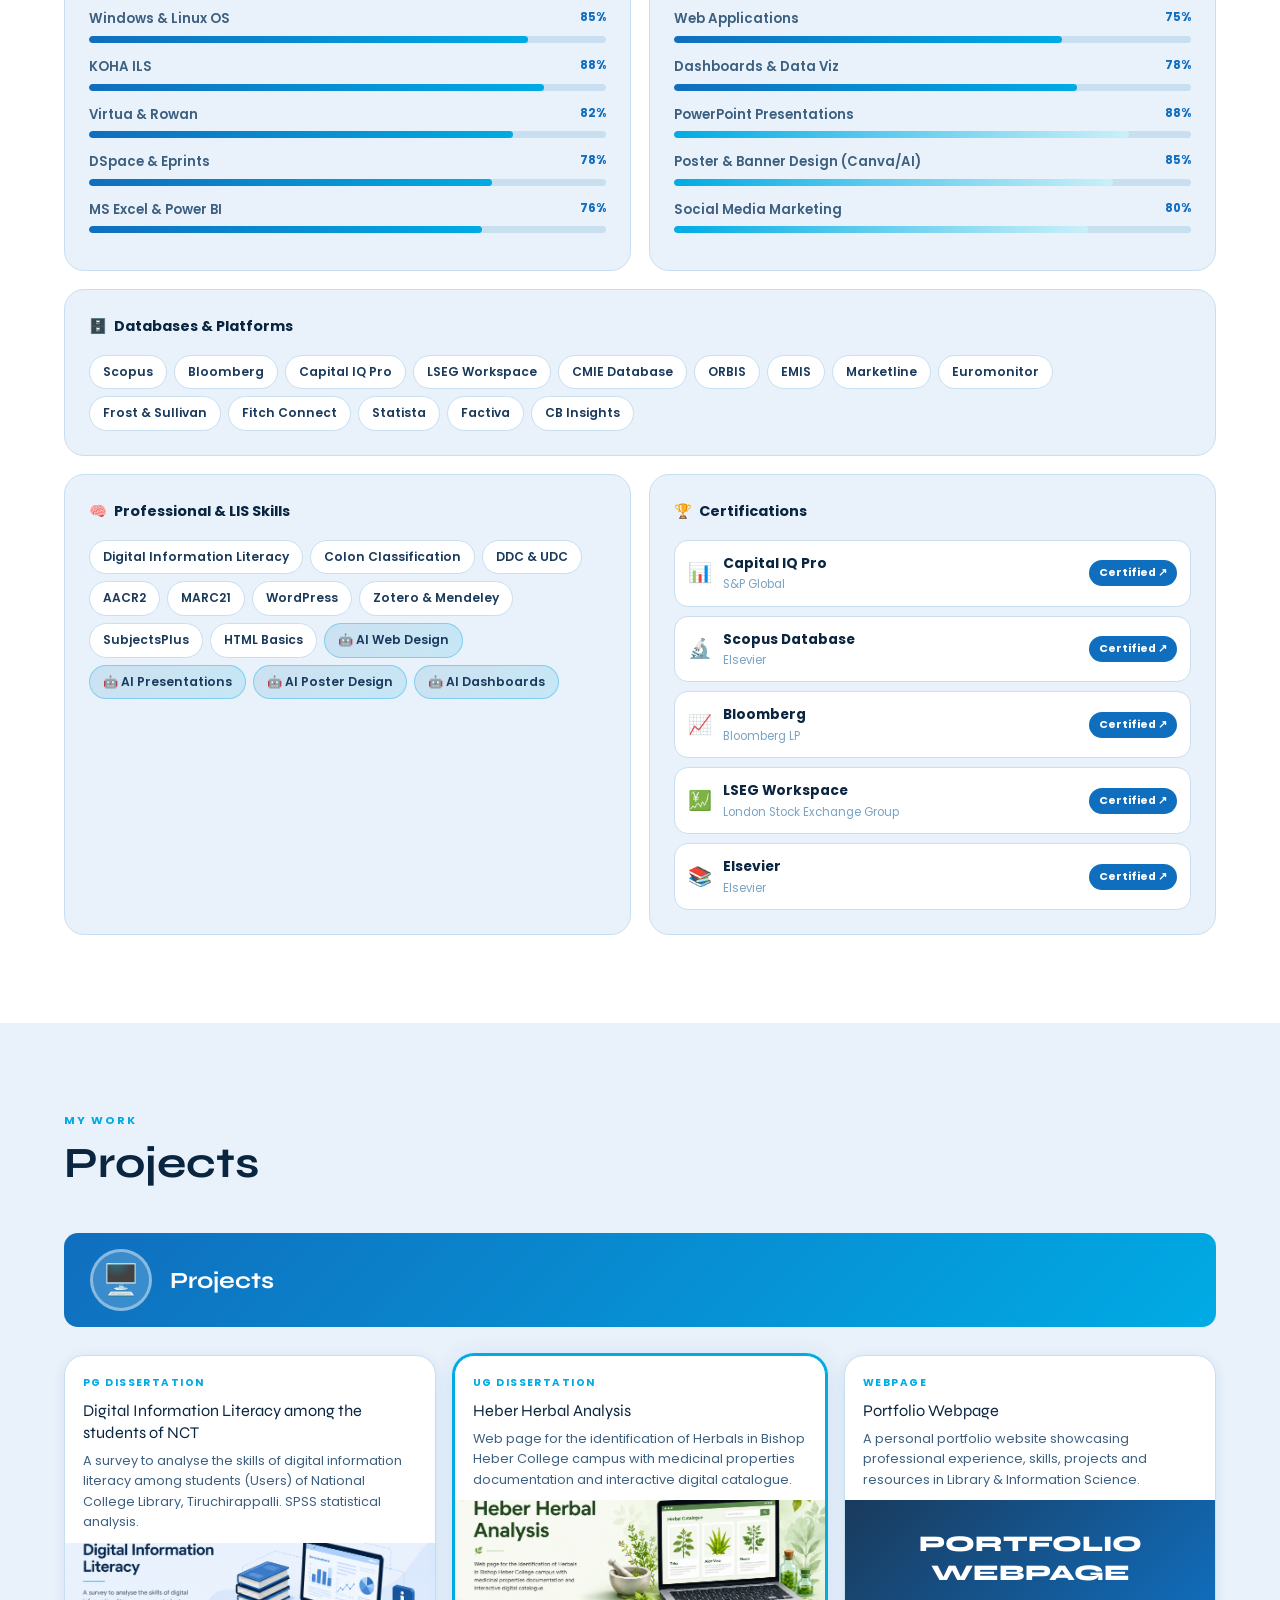
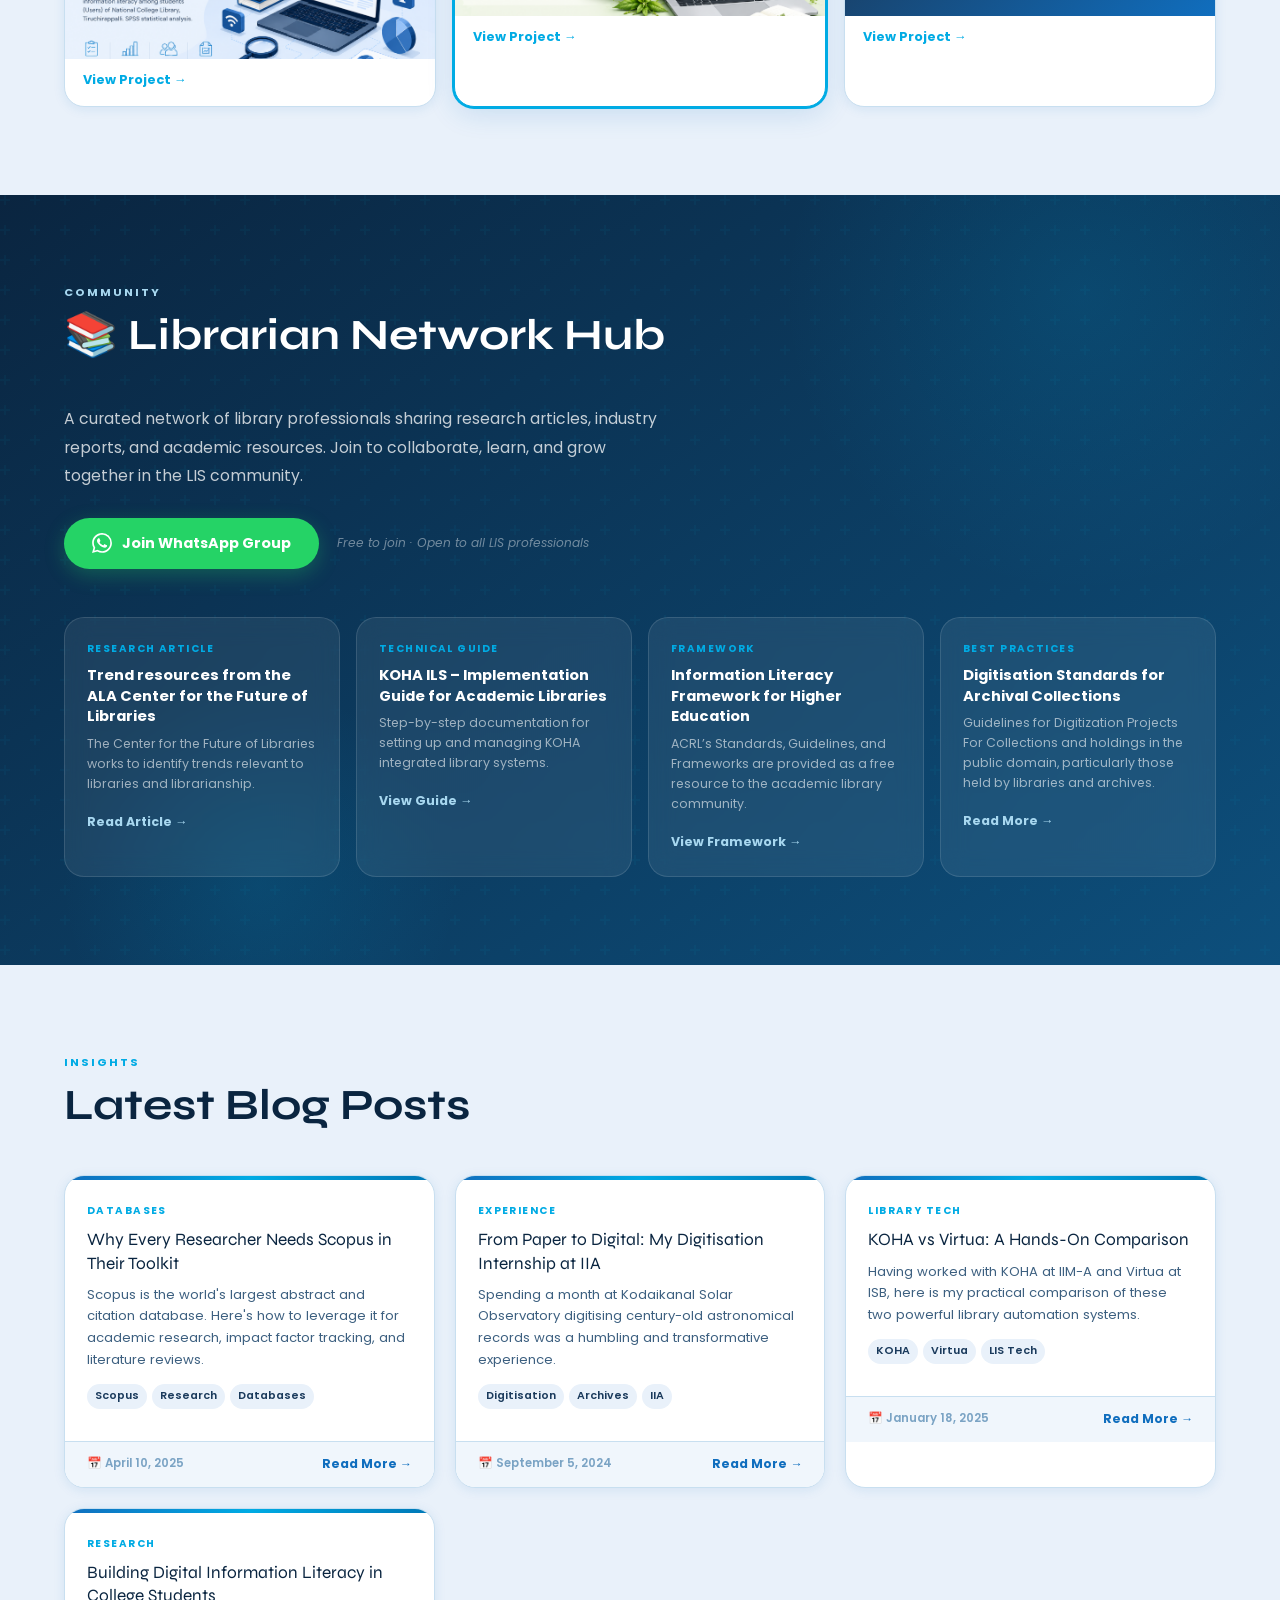
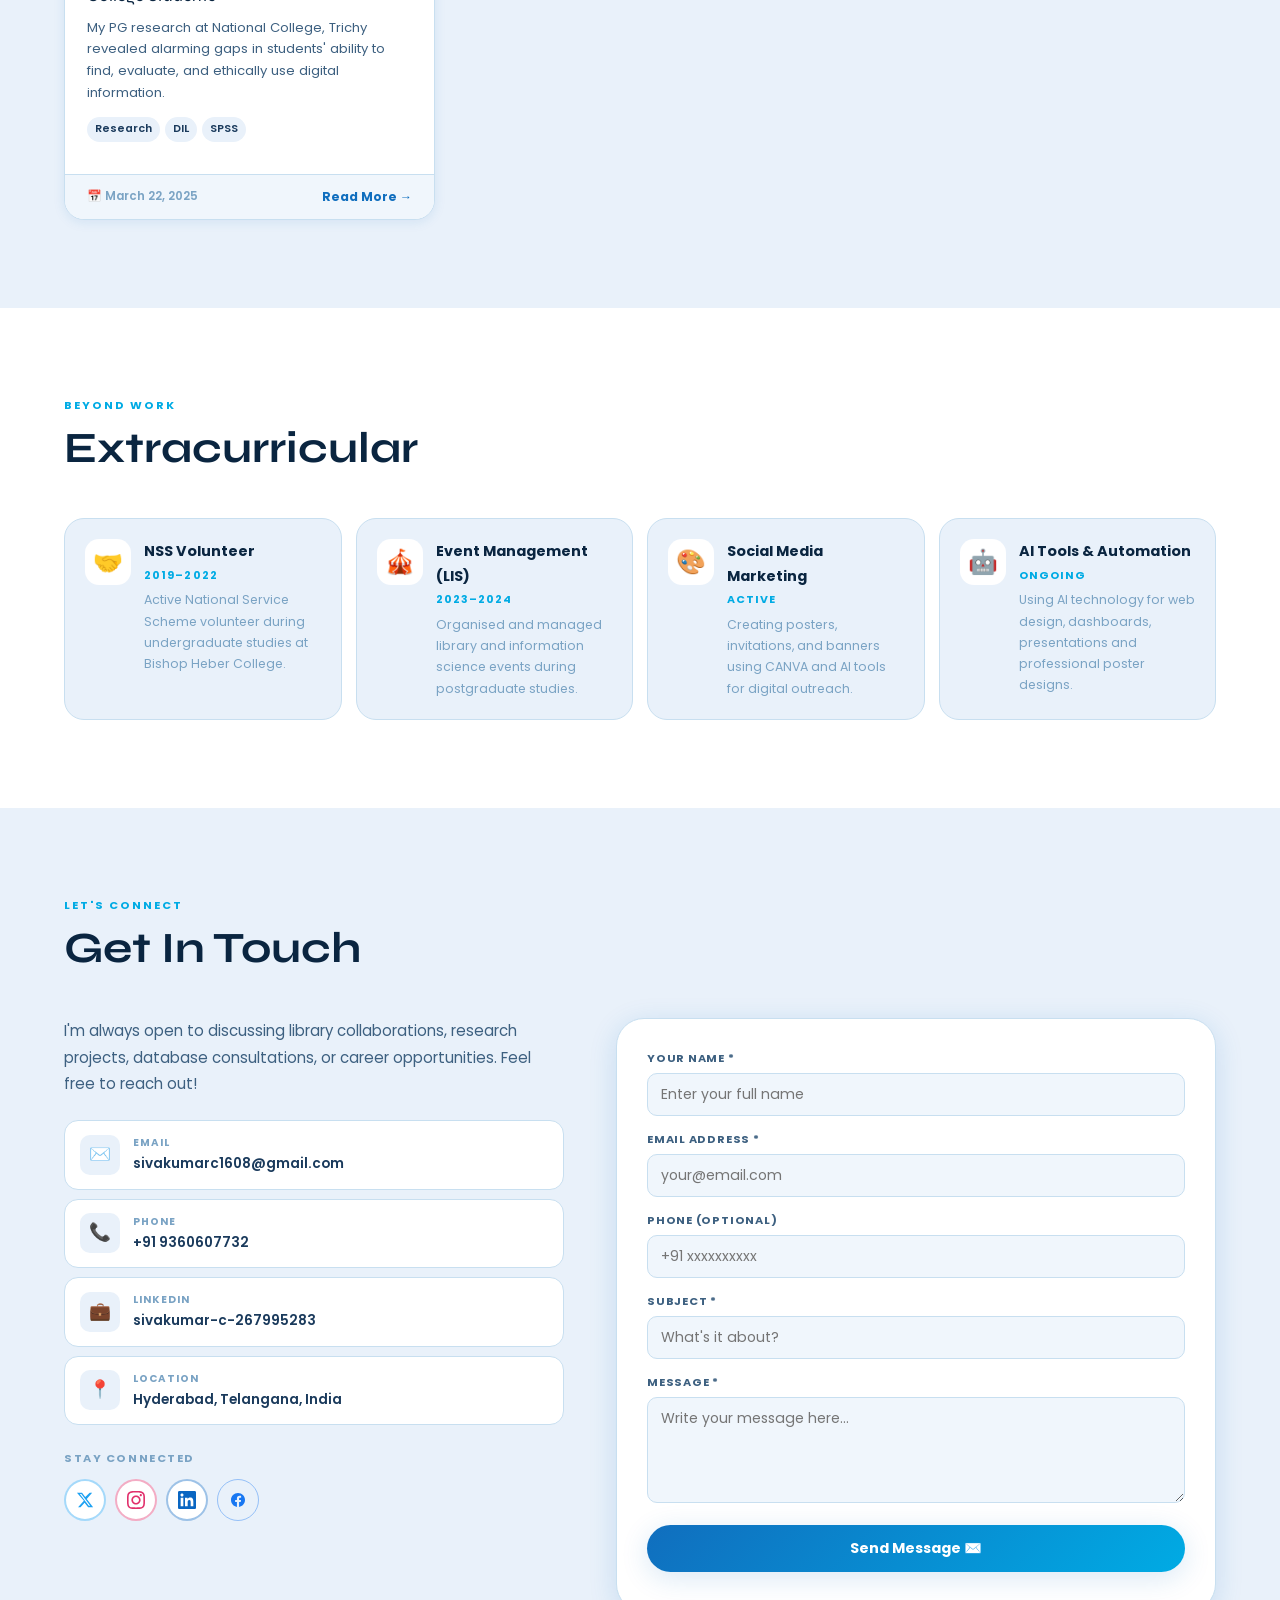
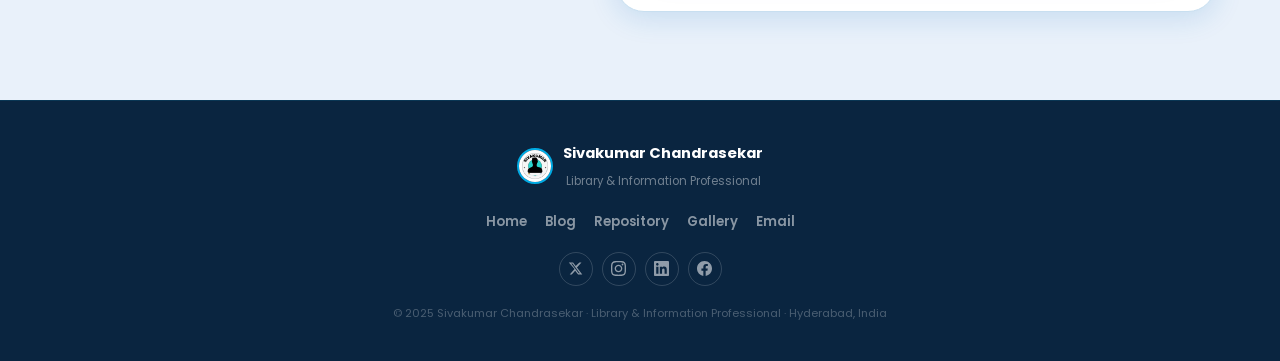
==== commit 5e60ae98: "Update index.html" ====
--- a/index.html
+++ b/index.html
@@ -775,9 +775,9 @@
     </div>
 
     <!-- WORK EXP -->
-	  <div class="tab-p on" id="tab-exp">
+    <div class="tab-p on" id="tab-exp">
      <div class="sb-wrap rv"><div class="sb-ic">🤝</div><h3>Work Experiences</h3></div>
-      <div class="wk-grid">
+		<div class="wk-grid">
         <div class="wk-card rv d1">
           <div class="wk-top">
             <span class="wk-dur">Currently Working</span>
@@ -788,10 +788,6 @@
           <div class="wk-tags"><span class="wk-badge bw">Working</span><span class="wk-badge bi">Full-time</span></div>
           <div class="wk-img" style="font-size:3rem;">🏢</div>
         </div>
-        </div>
-    </div>
-    <div class="tab-p on" id="tab-exp">
-     <div class="sb-wrap rv"><div class="sb-ic">🤝</div><h3>Work Experiences</h3></div>
       <div class="wk-grid">
         <div class="wk-card rv d1">
           <div class="wk-top">
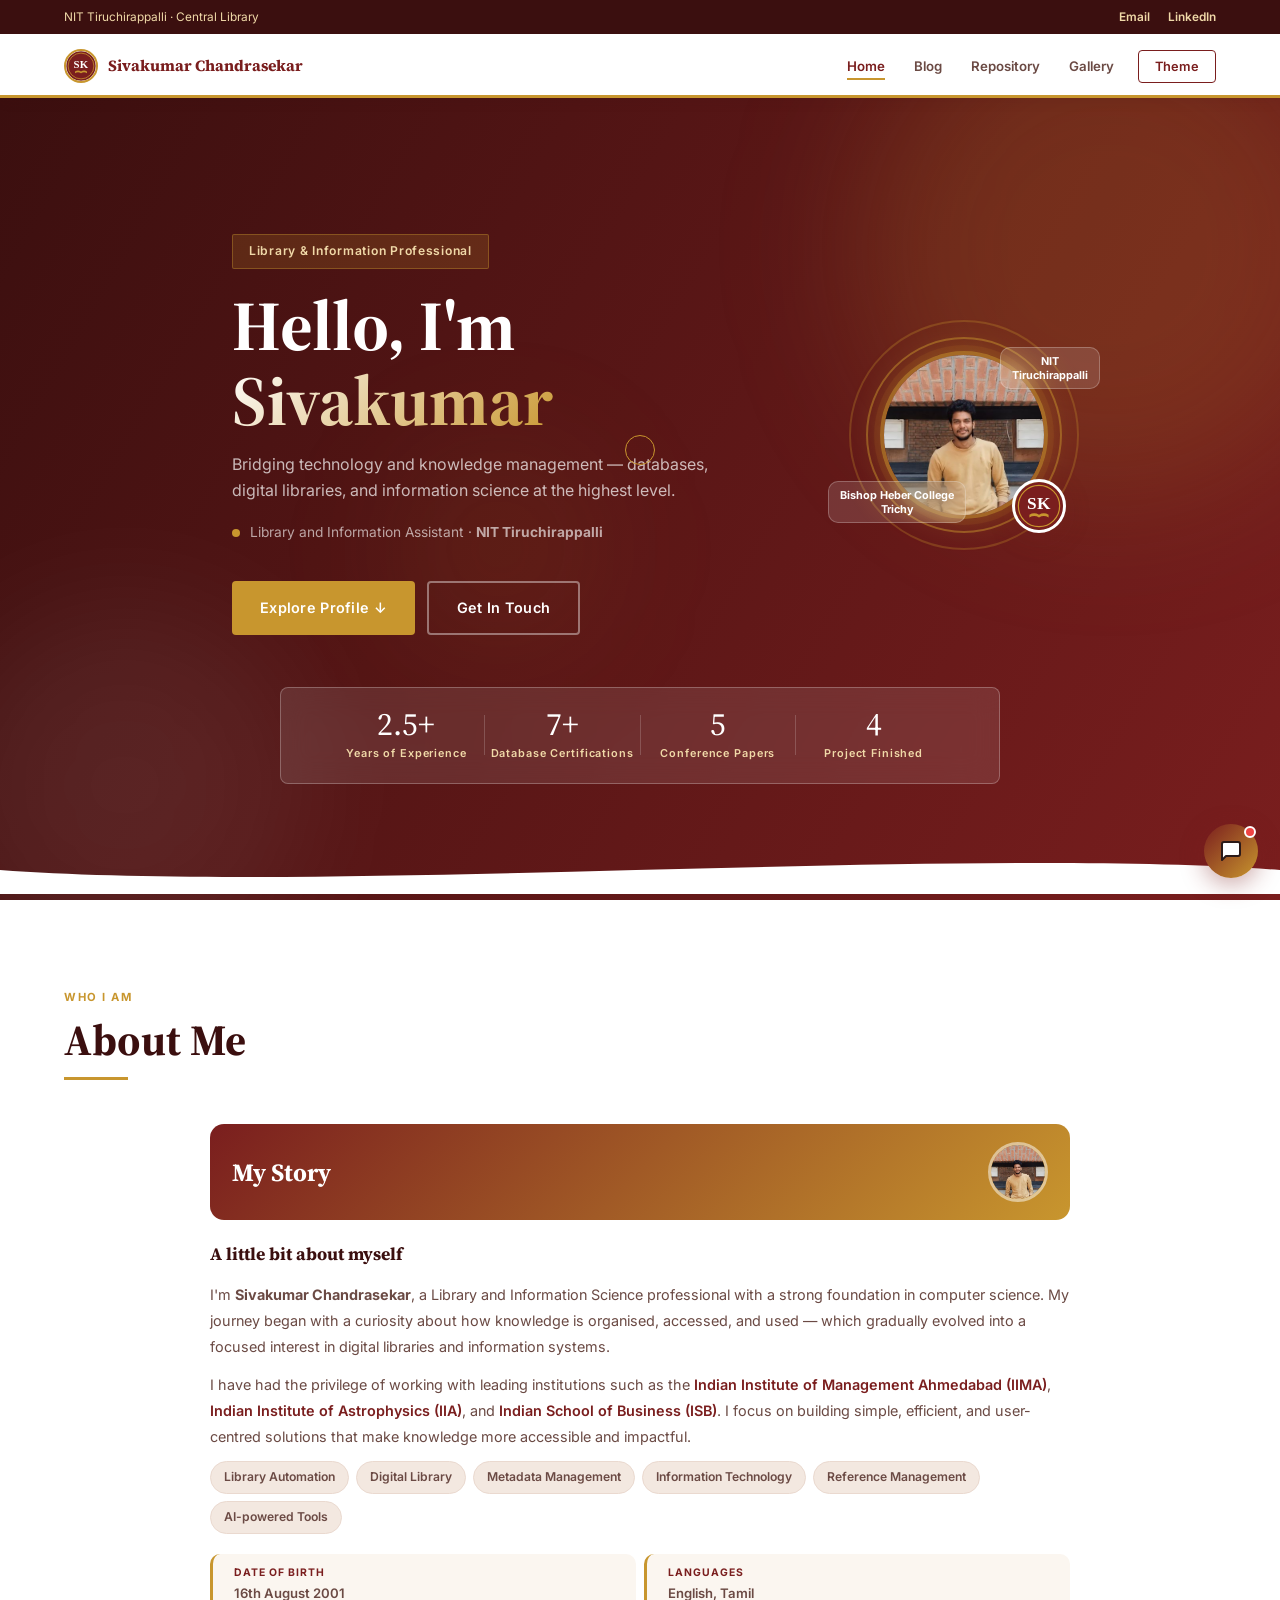
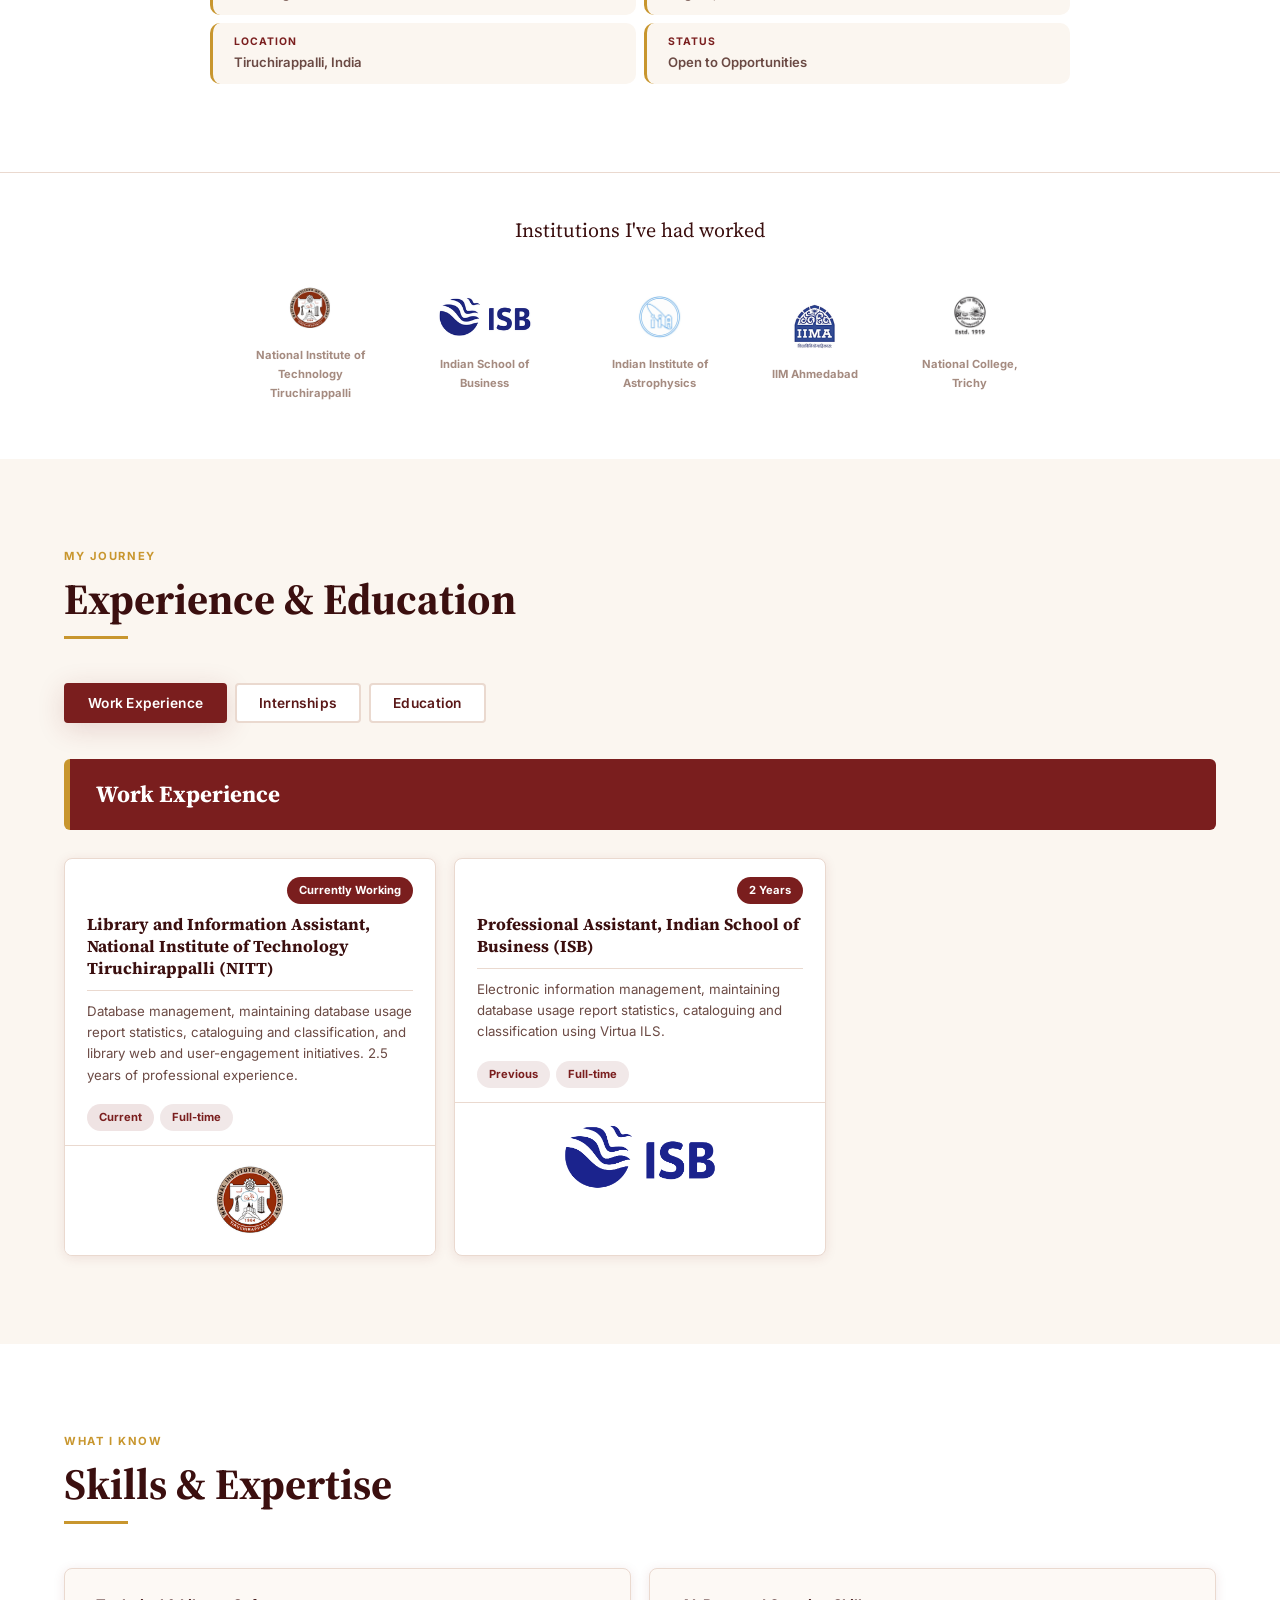
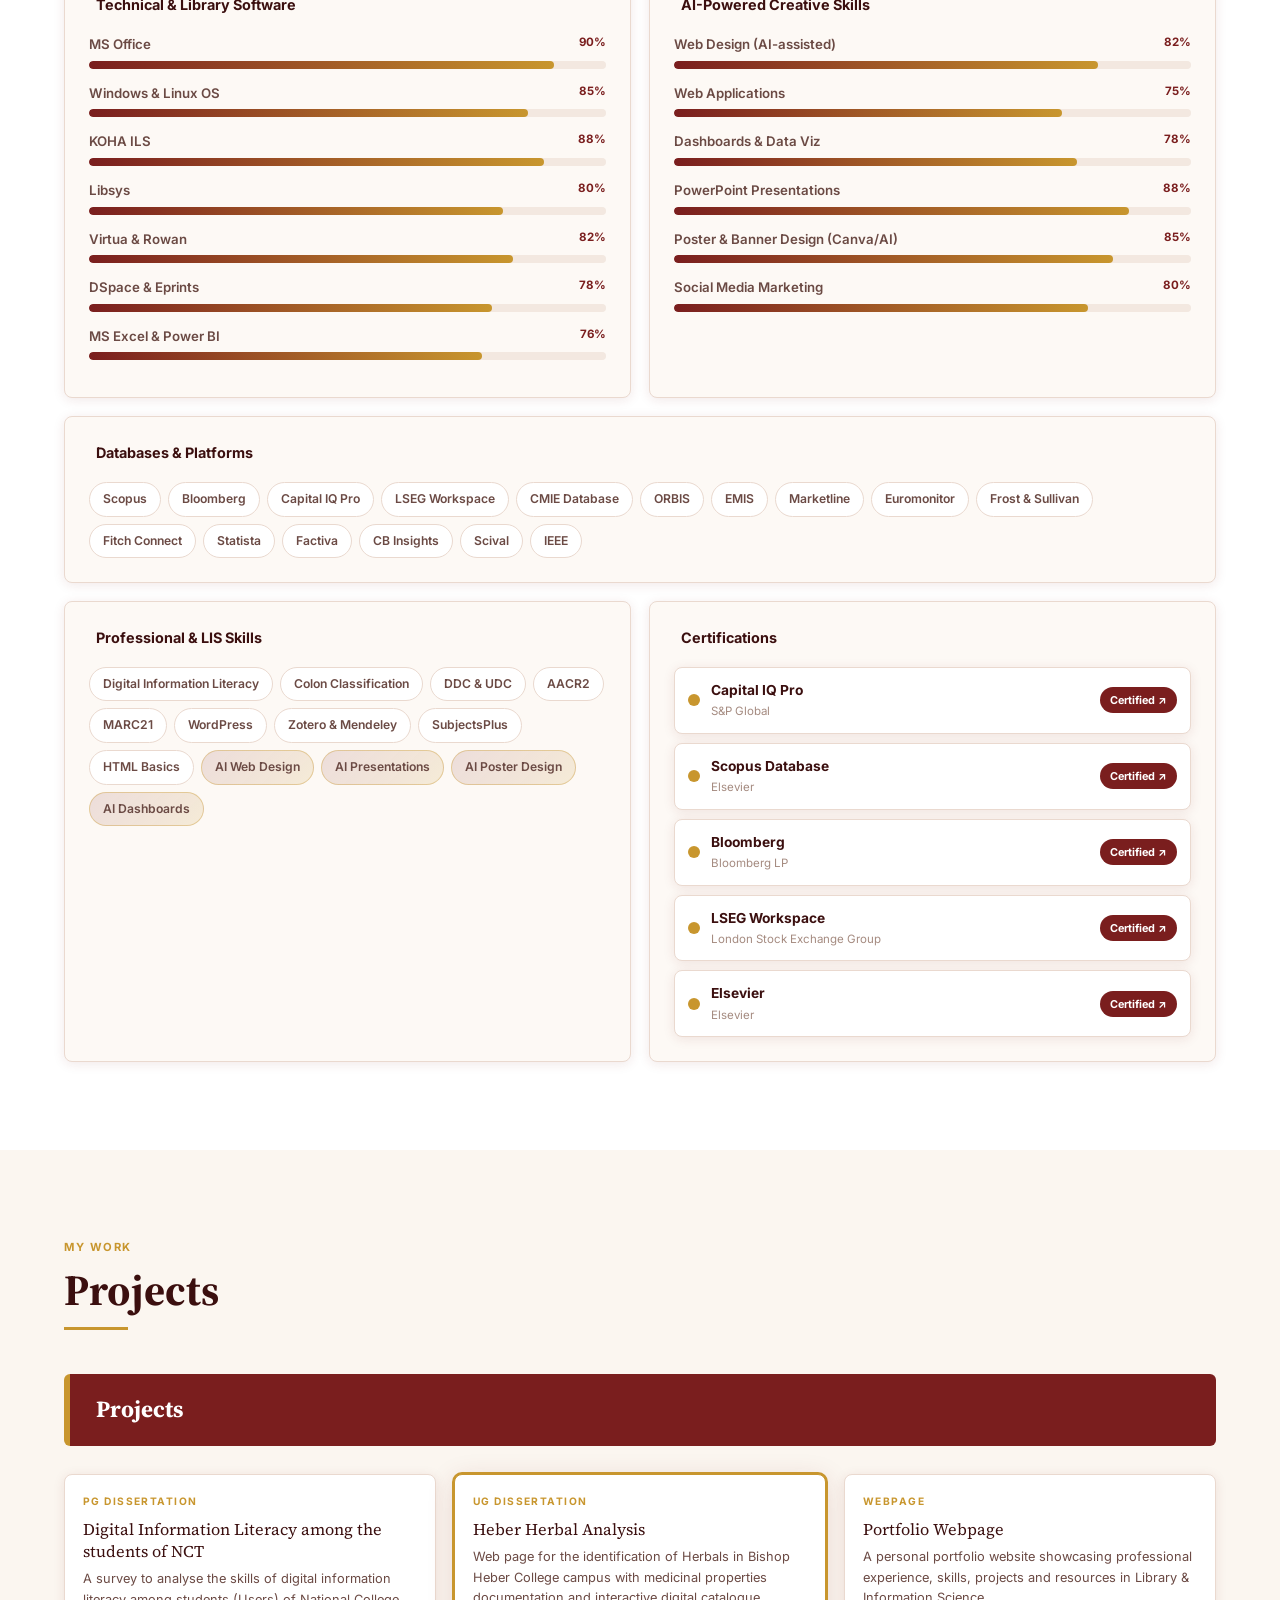
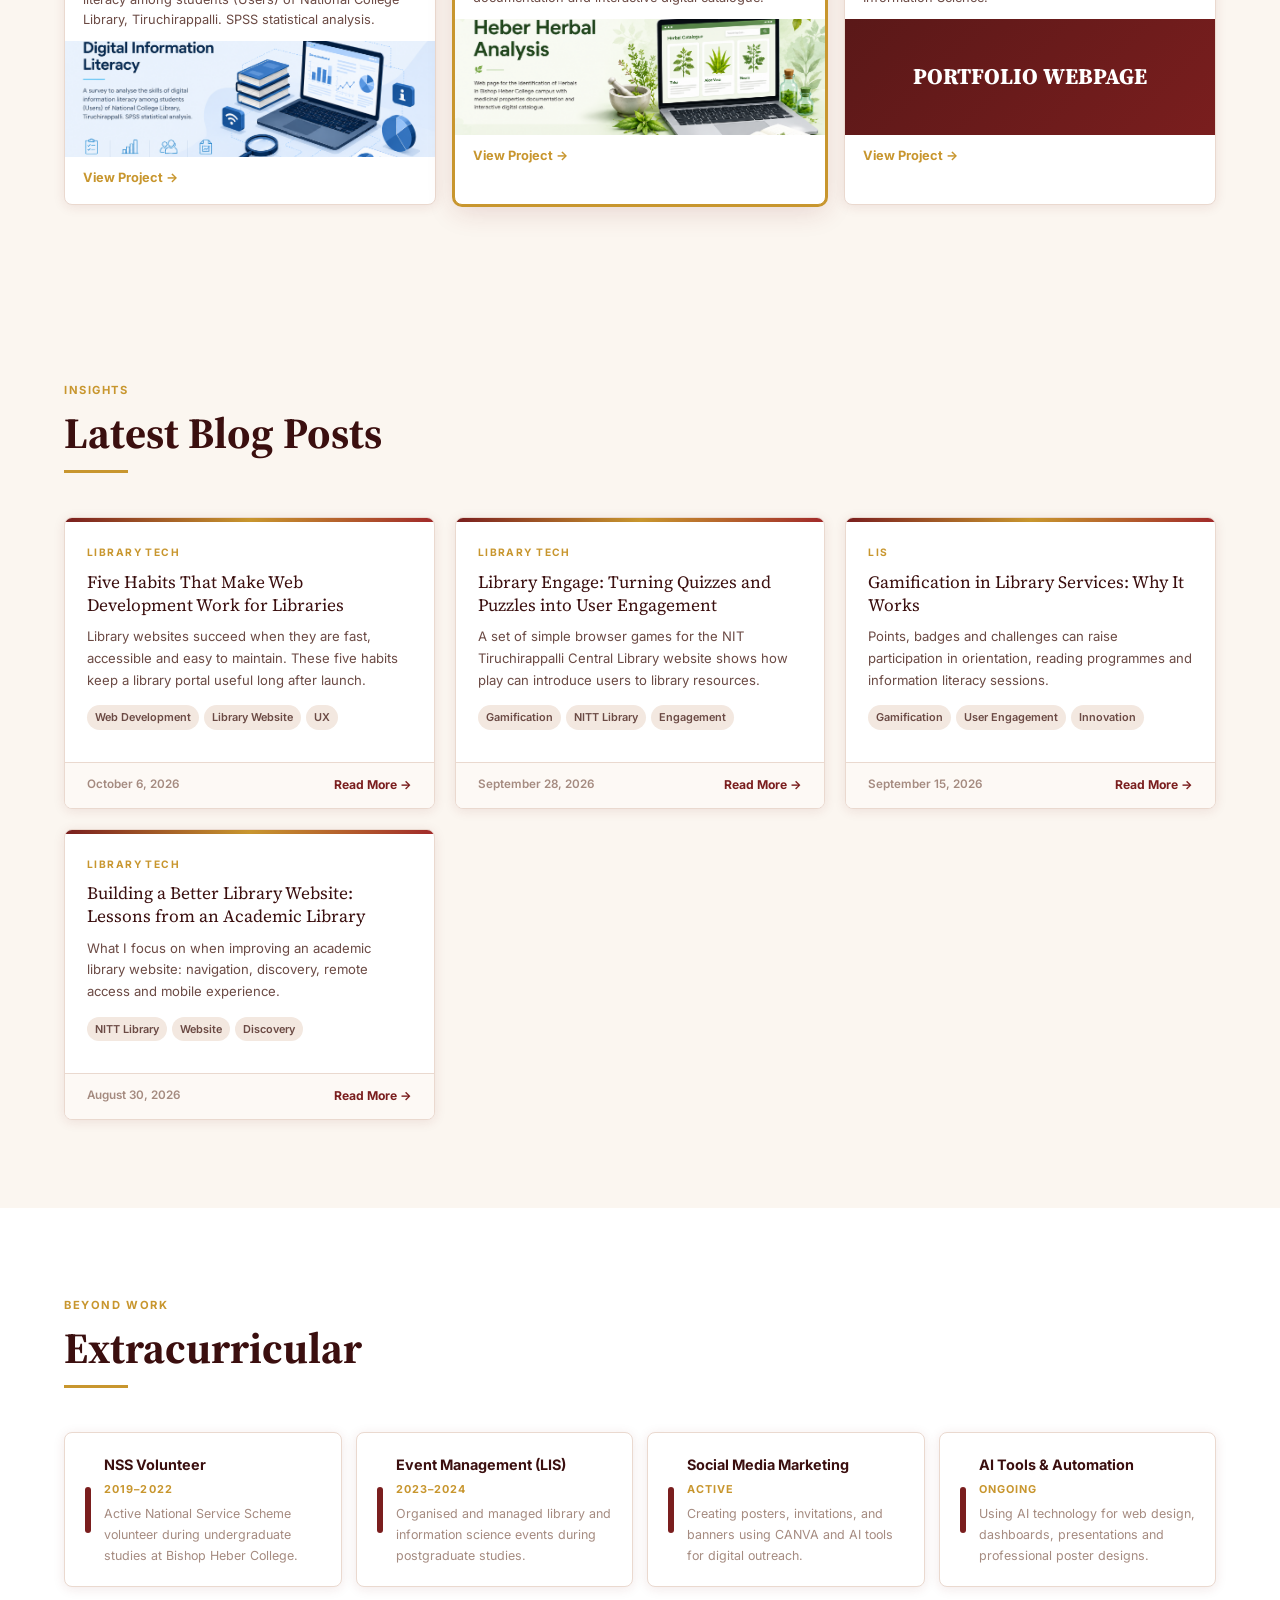
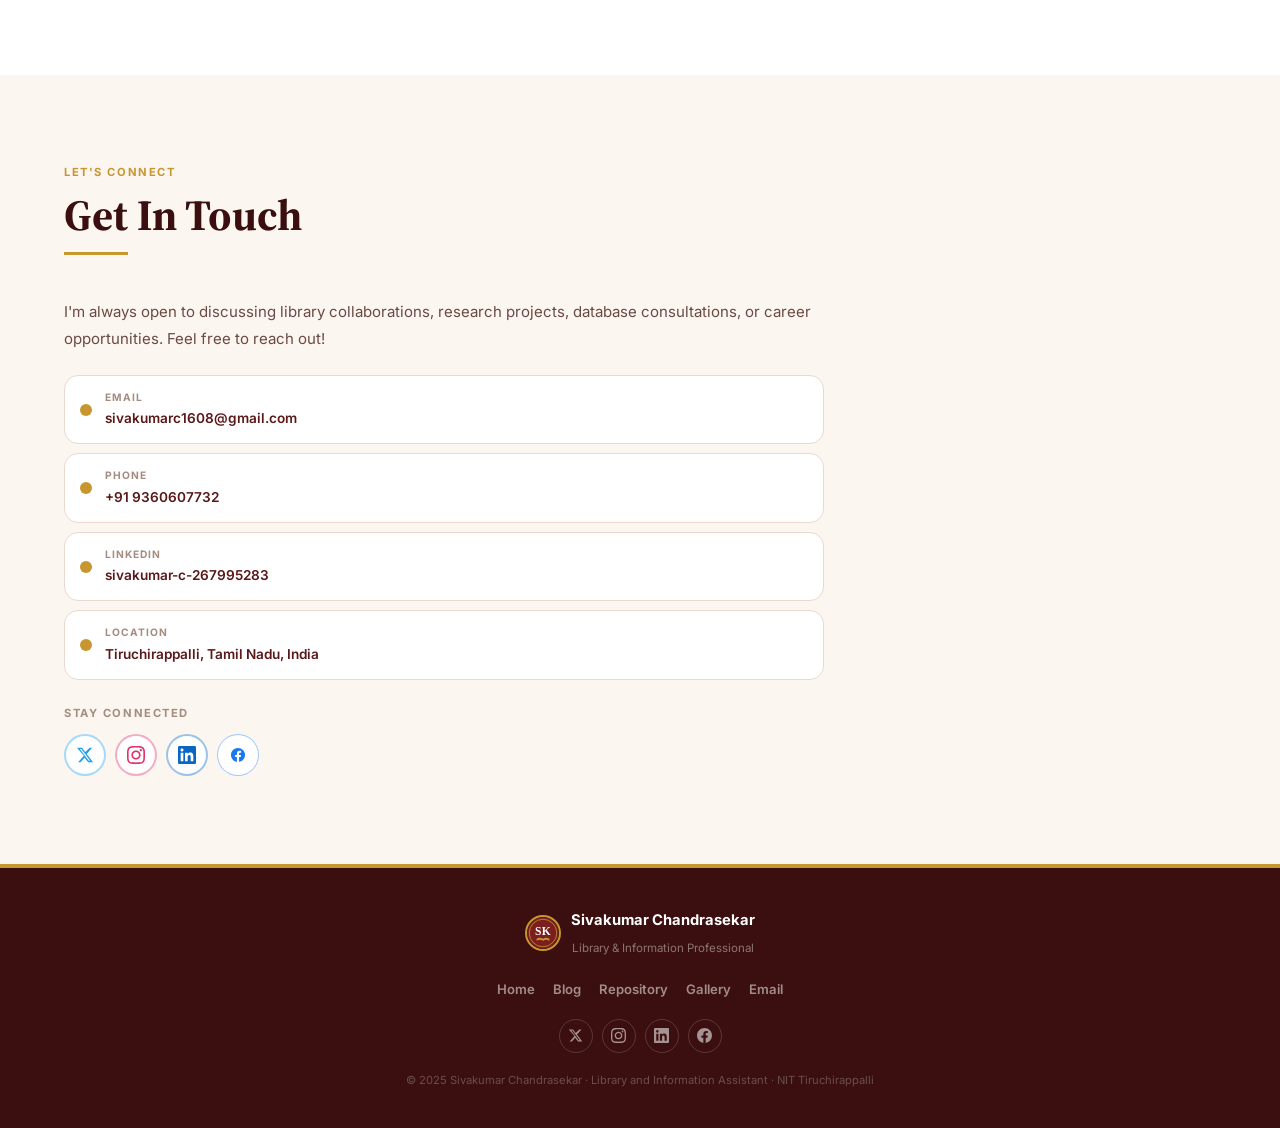
==== commit 41407792: "Add files via upload" ====
--- a/index.html
+++ b/index.html
@@ -4,22 +4,22 @@
 <meta charset="UTF-8"/>
 <meta name="viewport" content="width=device-width,initial-scale=1.0"/>
 <title>Sivakumar Chandrasekar — Library &amp; Information Professional</title>
-<meta name="description" content="Portfolio of Sivakumar Chandrasekar — Library &amp; Information Professional at ISB Hyderabad."/>
+<meta name="description" content="Portfolio of Sivakumar Chandrasekar — Library and Information Assistant at NIT Tiruchirappalli."/>
 <link rel="preconnect" href="https://fonts.googleapis.com"/>
 <link rel="preconnect" href="https://fonts.gstatic.com" crossorigin/>
 <link href="https://fonts.googleapis.com/css2?family=Syne:wght@400;600;700;800&amp;family=Poppins:ital,wght@0,300;0,400;0,500;0,600;0,700;1,400&amp;display=swap" rel="stylesheet"/>
 <style>
 :root {
-  --lb:#E9F1FA; --bb:#00ABE4; --wh:#FFFFFF; --bl:#106EBE;
-  --gn:#0077b6; --yw:#48cae4; --cp:#caf0f8; --dk:#0a2540; --nm:#1a3a5c;
-  --g0:#f0f6fc; --g1:#e2eff9; --g2:#c8dff0; --g3:#7aa3c4;
-  --g5:#3d6080; --g8:#1a2e42; --rd:#ef4444;
+  --lb:#fbf6f0; --bb:#c8962e; --wh:#FFFFFF; --bl:#7a1e1e;
+  --gn:#a12a2a; --yw:#e0b45a; --cp:#f7e7c6; --dk:#3b0f0f; --nm:#5a1818;
+  --g0:#fdf9f5; --g1:#f3e8e0; --g2:#ead9cf; --g3:#a58b80;
+  --g5:#6b4a44; --g8:#2b1a18; --rd:#ef4444;
   --fh:'Syne',sans-serif; --fb:'Poppins',sans-serif;
   --r6:6px;--r10:10px;--r14:14px;--r20:20px;--r28:28px;--r999:999px;
-  --s1:0 2px 12px rgba(16,110,190,.10);
-  --s2:0 6px 28px rgba(16,110,190,.16);
-  --s3:0 16px 56px rgba(16,110,190,.22);
-  --sg:0 0 32px rgba(0,171,228,.32);
+  --s1:0 2px 12px rgba(122,30,30,.10);
+  --s2:0 6px 28px rgba(122,30,30,.16);
+  --s3:0 16px 56px rgba(122,30,30,.22);
+  --sg:0 0 32px rgba(200,150,46,.32);
   --tr:.3s cubic-bezier(.4,0,.2,1);
 }
 *,*::before,*::after{box-sizing:border-box;margin:0;padding:0;}
@@ -38,7 +38,7 @@
 #preloader.out{opacity:0;visibility:hidden;}
 .pl-logo{width:76px;height:76px;border-radius:50%;overflow:hidden;border:3px solid var(--bb);animation:plP 1s ease-in-out infinite alternate;}
 .pl-logo img{width:100%;height:100%;object-fit:cover;}
-@keyframes plP{from{transform:scale(.9);box-shadow:0 0 0 rgba(0,171,228,0);}to{transform:scale(1.06);box-shadow:0 0 28px rgba(0,171,228,.5);}}
+@keyframes plP{from{transform:scale(.9);box-shadow:0 0 0 rgba(200,150,46,0);}to{transform:scale(1.06);box-shadow:0 0 28px rgba(200,150,46,.5);}}
 .pl-bars{display:flex;gap:5px;align-items:flex-end;}
 .pl-bars span{width:5px;border-radius:3px;background:linear-gradient(to top,var(--bl),var(--bb));animation:wvB 1.1s ease-in-out infinite;}
 .pl-bars span:nth-child(1){height:14px;animation-delay:0s;}
@@ -53,8 +53,8 @@
 #prog{position:fixed;top:0;left:0;height:3px;width:0;z-index:10000;background:linear-gradient(90deg,var(--bl),var(--bb),var(--gn));transition:width .08s linear;}
 
 /* NAVBAR */
-#nav{position:fixed;top:0;left:0;right:0;z-index:1000;height:64px;background:rgba(10,37,64,.94);backdrop-filter:blur(18px);border-bottom:1px solid rgba(0,171,228,.16);transition:var(--tr);}
-#nav.scrolled{background:rgba(10,37,64,.99);box-shadow:0 4px 24px rgba(0,0,0,.28);}
+#nav{position:fixed;top:0;left:0;right:0;z-index:1000;height:64px;background:rgba(59,15,15,.94);backdrop-filter:blur(18px);border-bottom:1px solid rgba(200,150,46,.16);transition:var(--tr);}
+#nav.scrolled{background:rgba(59,15,15,.99);box-shadow:0 4px 24px rgba(0,0,0,.28);}
 .nav-in{max-width:1200px;margin:0 auto;padding:0 24px;height:64px;display:flex;align-items:center;justify-content:space-between;}
 .nav-brand{display:flex;align-items:center;gap:10px;cursor:pointer;}
 .nav-li{width:34px;height:34px;border-radius:50%;overflow:hidden;border:2px solid var(--bb);}
@@ -62,7 +62,7 @@
 .brand-t{font-family:var(--fh);font-size:.98rem;font-weight:700;color:var(--wh);}
 .nav-menu{display:flex;align-items:center;gap:3px;}
 .nb{padding:8px 13px;border-radius:var(--r10);font-size:.83rem;font-weight:600;color:rgba(255,255,255,.7);transition:var(--tr);}
-.nb:hover,.nb.on{color:var(--wh);background:rgba(0,171,228,.2);}
+.nb:hover,.nb.on{color:var(--wh);background:rgba(200,150,46,.2);}
 .n-cta{margin-left:10px;padding:9px 20px;border-radius:var(--r999);background:linear-gradient(135deg,var(--bl),var(--bb));color:var(--wh);font-size:.82rem;font-weight:700;transition:var(--tr);}
 .n-cta:hover{transform:translateY(-1px);box-shadow:var(--sg);}
 .ham{display:none;flex-direction:column;gap:5px;padding:6px;}
@@ -72,7 +72,7 @@
 .ham.open span:nth-child(3){transform:rotate(-45deg) translate(5px,-5px);}
 @media(max-width:860px){
   .ham{display:flex;}
-  .nav-menu{display:none;position:absolute;top:64px;left:0;right:0;background:var(--dk);flex-direction:column;padding:12px;gap:4px;border-bottom:1px solid rgba(0,171,228,.15);}
+  .nav-menu{display:none;position:absolute;top:64px;left:0;right:0;background:var(--dk);flex-direction:column;padding:12px;gap:4px;border-bottom:1px solid rgba(200,150,46,.15);}
   .nav-menu.open{display:flex;}
   .nb{width:100%;padding:12px 16px;}
   .n-cta{margin:6px 0 0;text-align:center;width:100%;}
@@ -87,7 +87,7 @@
 .sec{padding:88px 0;}
 .eye{font-size:.7rem;font-weight:700;letter-spacing:.18em;text-transform:uppercase;color:var(--bb);margin-bottom:8px;}
 .sec-h{font-family:var(--fh);font-size:clamp(1.8rem,4vw,2.7rem);color:var(--dk);line-height:1.18;margin-bottom:44px;}
-.eye.inv{color:#a8d8f0;} .sec-h.inv{color:var(--wh);}
+.eye.inv{color:#f0d9a8;} .sec-h.inv{color:var(--wh);}
 
 /* REVEAL */
 .rv{opacity:0;transform:translateY(26px);transition:opacity .65s ease,transform .65s ease;}
@@ -98,7 +98,7 @@
 @keyframes fadeUp{from{opacity:0;transform:translateY(24px);}to{opacity:1;transform:none;}}
 @keyframes fadeIn{from{opacity:0;transform:scale(.94);}to{opacity:1;transform:scale(1);}}
 @keyframes floatY{0%,100%{transform:translateY(0);}50%{transform:translateY(-10px);}}
-@keyframes pulseDot{0%,100%{box-shadow:0 0 0 3px rgba(0,171,228,.22);}50%{box-shadow:0 0 0 8px rgba(0,171,228,.08);}}
+@keyframes pulseDot{0%,100%{box-shadow:0 0 0 3px rgba(200,150,46,.22);}50%{box-shadow:0 0 0 8px rgba(200,150,46,.08);}}
 @keyframes ringP{0%,100%{transform:translate(-50%,-50%) scale(1);opacity:.55;}50%{transform:translate(-50%,-50%) scale(1.07);opacity:1;}}
 @keyframes moIn{from{opacity:0;transform:scale(.95) translateY(14px);}to{opacity:1;transform:scale(1) translateY(0);}}
 @keyframes shimmerBar{0%{background-position:-300px 0;}100%{background-position:300px 0;}}
@@ -108,22 +108,22 @@
 .btn-p{background:linear-gradient(135deg,var(--bl),var(--bb));color:var(--wh);box-shadow:var(--s2);}
 .btn-p:hover{transform:translateY(-2px);box-shadow:var(--sg);}
 .btn-g{background:linear-gradient(135deg,var(--bl),var(--bb));color:var(--wh);}
-.btn-g:hover{transform:translateY(-2px);box-shadow:0 8px 28px rgba(0,171,228,.30);}
+.btn-g:hover{transform:translateY(-2px);box-shadow:0 8px 28px rgba(200,150,46,.30);}
 .btn-o{background:transparent;color:var(--wh);border:2px solid rgba(255,255,255,.4);}
 .btn-o:hover{background:rgba(255,255,255,.12);border-color:rgba(255,255,255,.7);transform:translateY(-2px);}
 
 /* ── HERO ──────────────────────────────────── */
-#hero{position:relative;min-height:calc(100vh - 64px);background:linear-gradient(145deg,var(--dk) 0%,var(--nm) 50%,#0d5c8c 100%);overflow:hidden;display:flex;flex-direction:column;align-items:center;justify-content:center;padding:80px 24px 60px;}
+#hero{position:relative;min-height:calc(100vh - 64px);background:linear-gradient(145deg,var(--dk) 0%,var(--nm) 50%,#8a2a2a 100%);overflow:hidden;display:flex;flex-direction:column;align-items:center;justify-content:center;padding:80px 24px 60px;}
 .h-orb{position:absolute;border-radius:50%;filter:blur(70px);pointer-events:none;}
-.o1{width:500px;height:500px;background:rgba(0,171,228,.14);top:-100px;right:-80px;animation:floatY 9s ease-in-out infinite;}
-.o2{width:350px;height:350px;background:rgba(16,110,190,.18);bottom:-60px;left:-50px;animation:floatY 12s ease-in-out infinite reverse;}
-.o3{width:180px;height:180px;background:rgba(0,171,228,.10);top:45%;left:32%;animation:floatY 7s ease-in-out infinite 2s;}
+.o1{width:500px;height:500px;background:rgba(200,150,46,.14);top:-100px;right:-80px;animation:floatY 9s ease-in-out infinite;}
+.o2{width:350px;height:350px;background:rgba(122,30,30,.18);bottom:-60px;left:-50px;animation:floatY 12s ease-in-out infinite reverse;}
+.o3{width:180px;height:180px;background:rgba(200,150,46,.10);top:45%;left:32%;animation:floatY 7s ease-in-out infinite 2s;}
 .h-wave{position:absolute;bottom:-2px;left:0;right:0;pointer-events:none;}
 .h-content{position:relative;z-index:2;max-width:1140px;width:100%;display:flex;align-items:center;gap:68px;flex-wrap:wrap;justify-content:center;}
 .h-text{flex:1;min-width:280px;max-width:580px;animation:fadeUp .9s ease both;}
-.h-pill{display:inline-block;background:rgba(0,171,228,.15);border:1px solid rgba(0,171,228,.38);color:#a8d8f0;padding:6px 16px;border-radius:var(--r999);font-size:.76rem;font-weight:600;letter-spacing:.06em;margin-bottom:20px;}
+.h-pill{display:inline-block;background:rgba(200,150,46,.15);border:1px solid rgba(200,150,46,.38);color:#f0d9a8;padding:6px 16px;border-radius:var(--r999);font-size:.76rem;font-weight:600;letter-spacing:.06em;margin-bottom:20px;}
 .h-name{font-family:var(--fh);font-size:clamp(2.5rem,7vw,4.4rem);color:var(--wh);line-height:1.06;margin-bottom:14px;}
-.h-name span{background:linear-gradient(135deg,#a8d8f0,var(--bb));-webkit-background-clip:text;-webkit-text-fill-color:transparent;background-clip:text;}
+.h-name span{background:linear-gradient(135deg,#f0d9a8,var(--bb));-webkit-background-clip:text;-webkit-text-fill-color:transparent;background-clip:text;}
 .h-sub{font-size:1rem;color:rgba(255,255,255,.7);margin-bottom:18px;line-height:1.6;max-width:480px;}
 .h-status{display:flex;align-items:center;gap:10px;color:rgba(255,255,255,.62);font-size:.86rem;margin-bottom:36px;}
 .dot-live{width:8px;height:8px;background:var(--bb);border-radius:50%;flex-shrink:0;animation:pulseDot 2s ease-in-out infinite;}
@@ -131,9 +131,9 @@
 /* avatar */
 .h-vis{position:relative;flex-shrink:0;animation:fadeIn 1.1s ease both .3s;}
 .av-ring{position:absolute;top:50%;left:50%;transform:translate(-50%,-50%);border-radius:50%;border:2px solid;}
-.av-out{width:230px;height:230px;border-color:rgba(0,171,228,.28);animation:ringP 3.5s ease-in-out infinite;}
-.av-in{width:196px;height:196px;border-color:rgba(0,171,228,.48);}
-.av-circle{width:168px;height:168px;border-radius:50%;overflow:hidden;border:4px solid rgba(0,171,228,.6);box-shadow:0 0 0 6px rgba(0,171,228,.1),var(--sg);}
+.av-out{width:230px;height:230px;border-color:rgba(200,150,46,.28);animation:ringP 3.5s ease-in-out infinite;}
+.av-in{width:196px;height:196px;border-color:rgba(200,150,46,.48);}
+.av-circle{width:168px;height:168px;border-radius:50%;overflow:hidden;border:4px solid rgba(200,150,46,.6);box-shadow:0 0 0 6px rgba(200,150,46,.1),var(--sg);}
 .av-circle img{width:100%;height:100%;object-fit:cover;object-position:top;}
 .av-tag{position:absolute;background:rgba(255,255,255,.13);backdrop-filter:blur(10px);border:1px solid rgba(255,255,255,.24);color:var(--wh);padding:6px 11px;border-radius:var(--r10);font-size:.68rem;font-weight:700;text-align:center;line-height:1.3;white-space:nowrap;}
 .av-tl{top:-4px;right:-52px;} .av-br{bottom:-4px;left:-52px;}
@@ -143,7 +143,7 @@
 .h-stats{position:relative;z-index:2;display:flex;align-items:center;background:rgba(255,255,255,.08);backdrop-filter:blur(14px);border:1px solid rgba(255,255,255,.14);border-radius:var(--r999);padding:20px 48px;margin-top:52px;max-width:720px;width:100%;animation:fadeUp .9s ease both .7s;}
 .stat{flex:1;text-align:center;}
 .sn{display:block;font-family:var(--fh);font-size:2rem;color:var(--wh);line-height:1;}
-.sl{display:block;font-size:.68rem;color:#a8d8f0;font-weight:600;letter-spacing:.08em;margin-top:4px;}
+.sl{display:block;font-size:.68rem;color:#f0d9a8;font-weight:600;letter-spacing:.08em;margin-top:4px;}
 .s-div{width:1px;height:40px;background:rgba(255,255,255,.18);flex-shrink:0;}
 
 /* ── ABOUT ──────────────────────────────────── */
@@ -197,8 +197,8 @@
 .wk-desc{font-size:.83rem;color:var(--g5);line-height:1.6;padding:0 22px;margin-bottom:10px;}
 .wk-tags{padding:8px 22px 14px;display:flex;gap:6px;flex-wrap:wrap;}
 .wk-badge{display:inline-block;padding:4px 12px;border-radius:var(--r999);font-size:.7rem;font-weight:700;}
-.bw{background:rgba(0,119,182,.12);color:var(--bl);}
-.bi{background:rgba(16,110,190,.1);color:var(--bl);}
+.bw{background:rgba(122,30,30,.12);color:var(--bl);}
+.bi{background:rgba(122,30,30,.1);color:var(--bl);}
 .wk-img{height:96px;overflow:hidden;background:linear-gradient(135deg,var(--gn) 0%,var(--bl) 100%);display:flex;align-items:center;justify-content:center;font-size:2.8rem;position:relative;}
 .wk-img-ov{position:absolute;inset:0;background:linear-gradient(to top,rgba(0,0,0,.28) 0%,transparent 55%);}
 /* edu cards */
@@ -248,7 +248,7 @@
 .tags{display:flex;flex-wrap:wrap;gap:7px;}
 .tag{background:var(--wh);border:1px solid var(--g2);color:var(--nm);padding:6px 13px;border-radius:var(--r999);font-size:.76rem;font-weight:600;transition:var(--tr);cursor:default;}
 .tag:hover{background:var(--bl);color:var(--wh);border-color:var(--bl);}
-.tag.ai{background:linear-gradient(135deg,rgba(0,119,182,.12),rgba(0,171,228,.15));border-color:rgba(0,171,228,.38);}
+.tag.ai{background:linear-gradient(135deg,rgba(122,30,30,.12),rgba(200,150,46,.15));border-color:rgba(200,150,46,.38);}
 .tag.ai:hover{background:linear-gradient(135deg,var(--bl),var(--bb));color:var(--wh);}
 .cert-list{display:flex;flex-direction:column;gap:9px;}
 .cert-i{display:flex;align-items:center;gap:11px;padding:11px 13px;background:var(--wh);border-radius:var(--r14);border:1px solid var(--g2);transition:var(--tr);}
@@ -260,10 +260,10 @@
 .cert-lnk:hover{background:var(--bb);transform:translateY(-1px);}
 
 /* ── HUB ──────────────────────────────────── */
-#hub{position:relative;background:linear-gradient(145deg,var(--dk) 0%,#0d4f7c 100%);overflow:hidden;padding:88px 0;}
+#hub{position:relative;background:linear-gradient(145deg,var(--dk) 0%,#6a1c1c 100%);overflow:hidden;padding:88px 0;}
 #hub::before{content:'';position:absolute;inset:0;pointer-events:none;background:url("data:image/svg+xml,%3Csvg width='60' height='60' viewBox='0 0 60 60' xmlns='http://www.w3.org/2000/svg'%3E%3Cg fill='none'%3E%3Cg fill='%2300ABE4' fill-opacity='0.05'%3E%3Cpath d='M36 34v-4h-2v4h-4v2h4v4h2v-4h4v-2h-4zm0-30V0h-2v4h-4v2h4v4h2V6h4V4h-4zM6 34v-4H4v4H0v2h4v4h2v-4h4v-2H6zM6 4V0H4v4H0v2h4v4h2V6h4V4H6z'/%3E%3C/g%3E%3C/g%3E%3C/svg%3E");}
-.hub-g1{position:absolute;width:600px;height:600px;border-radius:50%;background:radial-gradient(circle,rgba(0,171,228,.12) 0%,transparent 70%);top:-200px;right:-100px;pointer-events:none;}
-.hub-g2{position:absolute;width:400px;height:400px;border-radius:50%;background:radial-gradient(circle,rgba(0,171,228,.12) 0%,transparent 70%);bottom:-120px;left:60px;pointer-events:none;}
+.hub-g1{position:absolute;width:600px;height:600px;border-radius:50%;background:radial-gradient(circle,rgba(200,150,46,.12) 0%,transparent 70%);top:-200px;right:-100px;pointer-events:none;}
+.hub-g2{position:absolute;width:400px;height:400px;border-radius:50%;background:radial-gradient(circle,rgba(200,150,46,.12) 0%,transparent 70%);bottom:-120px;left:60px;pointer-events:none;}
 .hub-desc{font-size:.98rem;color:rgba(255,255,255,.76);max-width:600px;line-height:1.8;margin-bottom:28px;}
 .hub-cta{display:flex;align-items:center;gap:18px;margin-bottom:48px;flex-wrap:wrap;}
 .wa-btn{display:inline-flex;align-items:center;gap:10px;background:#25D366;color:var(--wh);padding:13px 28px;border-radius:var(--r999);font-weight:700;font-size:.9rem;transition:var(--tr);box-shadow:0 6px 20px rgba(37,211,102,.28);}
@@ -272,11 +272,11 @@
 .hub-note{font-size:.76rem;color:rgba(255,255,255,.42);font-style:italic;}
 .res-grid{display:grid;grid-template-columns:repeat(auto-fill,minmax(260px,1fr));gap:16px;}
 .res-card{background:rgba(255,255,255,.07);backdrop-filter:blur(12px);border:1px solid rgba(255,255,255,.12);border-radius:var(--r20);padding:22px;transition:var(--tr);}
-.res-card:hover{background:rgba(255,255,255,.12);border-color:rgba(0,171,228,.4);transform:translateY(-4px);}
+.res-card:hover{background:rgba(255,255,255,.12);border-color:rgba(200,150,46,.4);transform:translateY(-4px);}
 .res-cat{font-size:.64rem;font-weight:700;letter-spacing:.14em;text-transform:uppercase;color:var(--bb);margin-bottom:8px;}
 .res-title{font-size:.92rem;font-weight:700;color:var(--wh);margin-bottom:7px;line-height:1.4;}
 .res-desc{font-size:.78rem;color:rgba(255,255,255,.58);line-height:1.6;margin-bottom:13px;}
-.res-lnk{display:inline-flex;align-items:center;gap:5px;font-size:.78rem;font-weight:700;color:#a8d8f0;transition:var(--tr);}
+.res-lnk{display:inline-flex;align-items:center;gap:5px;font-size:.78rem;font-weight:700;color:#f0d9a8;transition:var(--tr);}
 .res-lnk:hover{color:var(--bb);gap:10px;}
 
 /* ── BLOG ──────────────────────────────────── */
@@ -336,19 +336,19 @@
 .fg{margin-bottom:14px;}
 .fg label{display:block;font-size:.7rem;font-weight:700;text-transform:uppercase;letter-spacing:.07em;color:var(--g5);margin-bottom:5px;}
 .fg input,.fg textarea{width:100%;padding:10px 13px;border:1.5px solid var(--g2);border-radius:var(--r10);font-family:var(--fb);font-size:.88rem;color:var(--g8);background:var(--g0);transition:var(--tr);outline:none;resize:vertical;}
-.fg input:focus,.fg textarea:focus{border-color:var(--bb);background:var(--wh);box-shadow:0 0 0 3px rgba(0,171,228,.12);}
+.fg input:focus,.fg textarea:focus{border-color:var(--bb);background:var(--wh);box-shadow:0 0 0 3px rgba(200,150,46,.12);}
 .fn{margin-top:9px;font-size:.8rem;text-align:center;font-weight:600;}
 .fn.ok{color:var(--gn);}.fn.err{color:var(--rd);}
 
 /* ── PAGE HERO ──────────────────────────────── */
-.pg-hero{background:linear-gradient(145deg,var(--dk) 0%,var(--nm) 60%,#0d5c8c 100%);padding:54px 24px 68px;text-align:center;position:relative;overflow:hidden;}
+.pg-hero{background:linear-gradient(145deg,var(--dk) 0%,var(--nm) 60%,#8a2a2a 100%);padding:54px 24px 68px;text-align:center;position:relative;overflow:hidden;}
 .pg-hero::after{content:'';position:absolute;bottom:-2px;left:0;right:0;height:54px;background:var(--lb);clip-path:ellipse(55% 100% at 50% 100%);}
 .ph-in{position:relative;z-index:2;}
 .pg-hero h1{font-family:var(--fh);font-size:clamp(1.9rem,5vw,3.1rem);color:var(--wh);margin-bottom:9px;}
 .pg-hero p{font-size:.92rem;color:rgba(255,255,255,.62);max-width:460px;margin:0 auto;}
 
 /* ── TOOLBAR ──────────────────────────────── */
-.toolbar{background:var(--wh);padding:13px 22px;display:flex;align-items:center;gap:9px;flex-wrap:wrap;border-bottom:2px solid var(--g2);position:sticky;top:64px;z-index:500;box-shadow:0 4px 20px rgba(16,110,190,.06);}
+.toolbar{background:var(--wh);padding:13px 22px;display:flex;align-items:center;gap:9px;flex-wrap:wrap;border-bottom:2px solid var(--g2);position:sticky;top:64px;z-index:500;box-shadow:0 4px 20px rgba(122,30,30,.06);}
 .sw-wrap{position:relative;flex:1;min-width:170px;max-width:270px;}
 .sw-wrap svg{position:absolute;left:11px;top:50%;transform:translateY(-50%);opacity:.45;}
 .si{width:100%;background:var(--g0);border:1.5px solid var(--g2);border-radius:var(--r999);padding:8px 13px 8px 34px;color:var(--g8);font-family:var(--fb);font-size:.83rem;outline:none;transition:var(--tr);}
@@ -357,7 +357,7 @@
 .fr{display:flex;gap:5px;flex-wrap:wrap;}
 .fb{padding:6px 13px;border-radius:var(--r999);border:1.5px solid var(--g2);background:transparent;color:var(--g5);font-family:var(--fb);font-size:.74rem;font-weight:600;cursor:pointer;transition:var(--tr);}
 .fb:hover,.fb.on{background:var(--bl);border-color:var(--bl);color:var(--wh);}
-.c-pill{margin-left:auto;background:rgba(0,171,228,.1);border:1.5px solid rgba(0,171,228,.28);color:var(--bl);padding:5px 13px;border-radius:var(--r999);font-size:.72rem;font-weight:700;white-space:nowrap;}
+.c-pill{margin-left:auto;background:rgba(200,150,46,.1);border:1.5px solid rgba(200,150,46,.28);color:var(--bl);padding:5px 13px;border-radius:var(--r999);font-size:.72rem;font-weight:700;white-space:nowrap;}
 
 /* ── REPO ──────────────────────────────────── */
 #page-repo{background:var(--lb);}
@@ -387,7 +387,7 @@
 body.admin .ib.del{display:flex;}
 .add-card{border:2px dashed var(--g2);border-radius:var(--r20);padding:18px;display:flex;align-items:center;justify-content:center;gap:7px;flex-direction:column;cursor:pointer;background:transparent;font-family:var(--fb);color:var(--g3);font-size:.82rem;font-weight:600;transition:var(--tr);min-height:120px;display:none;}
 body.admin .add-card{display:flex;}
-.add-card:hover{border-color:var(--bb);color:var(--bb);background:rgba(0,171,228,.04);}
+.add-card:hover{border-color:var(--bb);color:var(--bb);background:rgba(200,150,46,.04);}
 .add-ic{width:32px;height:32px;border-radius:50%;background:var(--lb);display:flex;align-items:center;justify-content:center;font-size:1rem;color:var(--bl);}
 
 /* ── GALLERY ──────────────────────────────── */
@@ -405,7 +405,7 @@
 .ph-wrap img{width:100%;display:block;aspect-ratio:4/3;object-fit:cover;transition:.5s ease;}
 .ph-wrap:hover img{transform:scale(1.06);}
 .ph-ph{width:100%;aspect-ratio:4/3;background:linear-gradient(135deg,var(--lb),var(--g2));display:flex;align-items:center;justify-content:center;font-size:2.6rem;}
-.ph-ov{position:absolute;inset:0;background:linear-gradient(to top,rgba(10,37,64,.82) 0%,transparent 55%);opacity:0;transition:var(--tr);display:flex;align-items:flex-end;justify-content:flex-end;padding:8px;}
+.ph-ov{position:absolute;inset:0;background:linear-gradient(to top,rgba(59,15,15,.82) 0%,transparent 55%);opacity:0;transition:var(--tr);display:flex;align-items:flex-end;justify-content:flex-end;padding:8px;}
 .ph-card:hover .ph-ov{opacity:1;}
 .ph-acts{display:flex;gap:5px;}
 .ph-btn{width:27px;height:27px;border-radius:50%;background:rgba(255,255,255,.2);border:none;cursor:pointer;font-size:.74rem;display:flex;align-items:center;justify-content:center;transition:var(--tr);}
@@ -419,7 +419,7 @@
 .ph-t{font-size:.64rem;background:var(--lb);color:var(--nm);padding:2px 7px;border-radius:var(--r999);font-weight:600;}
 .add-photo{border:2px dashed var(--g2);border-radius:var(--r14);display:flex;align-items:center;justify-content:center;gap:7px;flex-direction:column;cursor:pointer;background:transparent;font-family:var(--fb);color:var(--g3);font-size:.8rem;font-weight:600;transition:var(--tr);min-height:148px;display:none;}
 body.admin .add-photo{display:flex;}
-.add-photo:hover{border-color:var(--bb);color:var(--bb);background:rgba(0,171,228,.04);}
+.add-photo:hover{border-color:var(--bb);color:var(--bb);background:rgba(200,150,46,.04);}
 
 /* ── LIGHTBOX ──────────────────────────────── */
 #lb{display:none;position:fixed;inset:0;background:rgba(0,0,0,.92);z-index:5000;align-items:center;justify-content:center;}
@@ -435,7 +435,7 @@
 .lb-cnt{color:rgba(255,255,255,.38);font-size:.72rem;margin-top:3px;}
 
 /* ── MODALS ──────────────────────────────────── */
-.mo{display:none;position:fixed;inset:0;background:rgba(10,37,64,.6);z-index:4000;align-items:center;justify-content:center;padding:20px;backdrop-filter:blur(5px);}
+.mo{display:none;position:fixed;inset:0;background:rgba(59,15,15,.6);z-index:4000;align-items:center;justify-content:center;padding:20px;backdrop-filter:blur(5px);}
 .mo.on{display:flex;}
 .mb{background:var(--wh);border-radius:var(--r28);max-width:620px;width:100%;max-height:88vh;overflow-y:auto;padding:32px;position:relative;animation:moIn .3s cubic-bezier(.4,0,.2,1);}
 .mc{position:absolute;top:12px;right:12px;width:31px;height:31px;border-radius:50%;background:var(--g0);color:var(--g5);font-size:.86rem;display:flex;align-items:center;justify-content:center;transition:var(--tr);}
@@ -457,7 +457,7 @@
 .btn-s:hover{transform:translateY(-1px);box-shadow:var(--sg);}
 .blog-mbody{font-size:.9rem;color:var(--g5);line-height:1.85;white-space:pre-line;}
 .up-area{border:2px dashed var(--g2);border-radius:var(--r14);padding:18px;text-align:center;cursor:pointer;transition:var(--tr);}
-.up-area:hover{border-color:var(--bb);background:rgba(0,171,228,.04);}
+.up-area:hover{border-color:var(--bb);background:rgba(200,150,46,.04);}
 .up-area input{display:none;}
 .up-th{max-height:108px;border-radius:var(--r10);margin:8px auto 0;display:none;}
 
@@ -477,10 +477,10 @@
   width:54px;height:54px;border-radius:50%;
   background:linear-gradient(135deg,var(--bl),var(--bb));
   display:flex;align-items:center;justify-content:center;
-  box-shadow:0 6px 24px rgba(16,110,190,.40);cursor:pointer;
+  box-shadow:0 6px 24px rgba(122,30,30,.40);cursor:pointer;
   transition:var(--tr);
 }
-.chat-float:hover{transform:scale(1.09);box-shadow:0 10px 32px rgba(0,171,228,.50);}
+.chat-float:hover{transform:scale(1.09);box-shadow:0 10px 32px rgba(200,150,46,.50);}
 .chat-float svg{width:24px;height:24px;fill:var(--wh);}
 .chat-tip{
   position:absolute;right:64px;white-space:nowrap;
@@ -501,7 +501,7 @@
 .chat-panel{
   display:none;position:fixed;bottom:90px;right:22px;
   width:318px;background:var(--wh);border-radius:var(--r20);
-  box-shadow:0 16px 56px rgba(10,37,64,.22);z-index:2000;
+  box-shadow:0 16px 56px rgba(59,15,15,.22);z-index:2000;
   overflow:hidden;
 }
 .chat-panel.on{display:block;animation:moIn .3s ease;}
@@ -557,7 +557,7 @@
 .cp-success p{font-size:.8rem;color:var(--g5);}
 
 /* ── FOOTER ──────────────────────────────────── */
-footer{background:var(--dk);padding:38px 0;border-top:1px solid rgba(0,171,228,.12);}
+footer{background:var(--dk);padding:38px 0;border-top:1px solid rgba(200,150,46,.12);}
 .fi{max-width:1200px;margin:0 auto;padding:0 24px;display:flex;flex-direction:column;align-items:center;gap:18px;text-align:center;}
 .fb-brand{display:flex;align-items:center;gap:10px;color:var(--wh);}
 .fb-li{width:36px;height:36px;border-radius:50%;overflow:hidden;border:2px solid var(--bb);}
@@ -569,7 +569,7 @@
 .fl a:hover{color:var(--bb);}
 .f-soc{display:flex;gap:9px;justify-content:center;}
 .fs-ico{width:34px;height:34px;border-radius:50%;border:1.5px solid rgba(255,255,255,.16);display:flex;align-items:center;justify-content:center;transition:var(--tr);}
-.fs-ico:hover{border-color:var(--bb);background:rgba(0,171,228,.14);transform:translateY(-2px);}
+.fs-ico:hover{border-color:var(--bb);background:rgba(200,150,46,.14);transform:translateY(-2px);}
 .fs-ico svg{width:15px;height:15px;fill:rgba(255,255,255,.55);}
 .fs-ico:hover svg{fill:var(--wh);}
 .fc{font-size:.7rem;color:rgba(255,255,255,.26);user-select:none;cursor:default;}
@@ -626,41 +626,144 @@
 .blog-edit-btn{
   display:none;position:absolute;top:10px;left:10px;
   width:28px;height:28px;border-radius:50%;
-  background:rgba(16,110,190,.14);color:var(--bl);border:none;
+  background:rgba(122,30,30,.14);color:var(--bl);border:none;
   font-size:.82rem;cursor:pointer;transition:var(--tr);
   align-items:center;justify-content:center;z-index:6;
 }
 .blog-edit-btn:hover{background:var(--bl);color:var(--wh);}
 body.admin .blog-edit-btn{display:flex;}
-.ib.edit{background:rgba(0,171,228,.12);color:var(--bb);display:none;}
+.ib.edit{background:rgba(200,150,46,.12);color:var(--bb);display:none;}
 .ib.edit:hover{background:var(--bb);color:var(--wh);}
 body.admin .ib.edit{display:flex;}
 .dl-btn{
   display:none;padding:9px 18px;border-radius:var(--r999);gap:6px;
-  background:linear-gradient(135deg,#0a2540,var(--nm));
+  background:linear-gradient(135deg,#3b0f0f,var(--nm));
   color:var(--wh);font-family:var(--fb);font-size:.78rem;font-weight:700;
   cursor:pointer;border:none;transition:var(--tr);align-items:center;
 }
 body.admin .dl-btn{display:inline-flex;}
 .dl-btn:hover{transform:translateY(-1px);box-shadow:var(--s2);}
+/* NITT maroon theme + BHC-style layout + motion */
+#topbar{position:fixed;top:0;left:0;right:0;z-index:1001;height:34px;background:var(--dk);color:#f0d9a8;font-size:.74rem}
+.tb-in{max-width:1200px;margin:0 auto;padding:0 24px;height:34px;display:flex;align-items:center;justify-content:space-between}
+.tb-l{display:flex;gap:18px}.tb-l a{color:#f0d9a8;font-weight:600;transition:var(--tr)}.tb-l a:hover{color:#fff}
+#nav{top:34px;background:#fff;border-bottom:3px solid var(--bb);box-shadow:0 2px 14px rgba(59,15,15,.08)}
+#nav.scrolled{background:#fff}
+.brand-t{color:var(--bl)}.nb{color:var(--nm);border-radius:0;position:relative}
+.nb:hover,.nb.on{color:var(--bl);background:transparent}
+.nb::after{content:'';position:absolute;left:13px;right:13px;bottom:2px;height:2px;background:var(--bb);transform:scaleX(0);transition:var(--tr)}
+.nb:hover::after,.nb.on::after{transform:scaleX(1)}
+.ham span{background:var(--bl)}
+.page{padding-top:98px}.toolbar{top:98px}
+@media(max-width:860px){.nav-menu{top:64px;background:#fff}.page{padding-top:98px}}
+#hero{background:linear-gradient(120deg,rgba(59,15,15,.96),rgba(122,30,30,.92)),repeating-linear-gradient(45deg,#7a1e1e 0 12px,#6a1818 12px 24px);min-height:calc(100vh - 98px)}
+.o1{background:rgba(200,150,46,.18)}.o2{background:rgba(255,255,255,.07)}
+.h-pill{border-radius:2px;background:rgba(200,150,46,.18)}
+.h-name span{background:linear-gradient(135deg,#f0d9a8,#c8962e);-webkit-background-clip:text;background-clip:text}
+.btn,.btn-s,.blog-add-btn,.n-cta{border-radius:4px}
+.btn-p,.btn-g,.btn-s{background:linear-gradient(135deg,var(--bb),#a97a1f);color:#fff}
+.btn{position:relative;overflow:hidden}
+.btn .rp{position:absolute;border-radius:50%;background:rgba(255,255,255,.45);transform:scale(0);animation:rpl .6s linear;pointer-events:none}
+@keyframes rpl{to{transform:scale(4);opacity:0}}
+.h-stats{border-radius:6px;background:rgba(255,255,255,.1)}
+.sec-h{position:relative;padding-bottom:14px}
+.sec-h::after{content:'';position:absolute;left:0;bottom:0;width:64px;height:3px;background:var(--bb);animation:uw 2.4s ease-in-out infinite alternate}
+.sec-h.inv::after{background:#f0d9a8}
+@keyframes uw{from{width:36px}to{width:110px}}
+.wk-card,.edu-card,.pj-card,.blog-card,.ex-card,.res-card,.sk-card,.ph-card,.doc-card{border-radius:8px;position:relative}
+.wk-card::before,.edu-card::before,.pj-card::before,.ex-card::before{content:'';position:absolute;left:0;top:0;height:3px;width:0;background:var(--bb);transition:width .5s ease;z-index:2}
+.wk-card:hover::before,.edu-card:hover::before,.pj-card:hover::before,.ex-card:hover::before{width:100%}
+.wk-card:hover,.edu-card:hover,.pj-card:hover,.blog-card:hover{transform:translateY(-6px) scale(1.012)}
+.wk-img{height:110px;background:#fff;border-top:1px solid var(--g2)}.wk-img img{max-height:76px;width:auto;object-fit:contain;transition:transform .5s}
+.wk-card:hover .wk-img img{transform:scale(1.12)}
+.wk-dur{background:var(--bl)}
+.sb-ic{display:none}.sb-wrap{background:linear-gradient(135deg,var(--bl),#a12a2a);border-radius:6px;border-left:6px solid var(--bb)}
+.tab{border-radius:4px}.tab.on{background:var(--bl);border-color:var(--bl)}
+.edu-vis{font-family:var(--fh);font-weight:800;font-size:2.2rem;color:var(--bl)}
+.edu-vis.lib,.edu-vis.cs,.edu-vis.mba,.edu-vis.hsc,.edu-vis.slc{background:linear-gradient(135deg,#fbf1e6,#f1ddc9)}
+.ex-ic,.ct-ico,.cert-ic{width:12px;height:12px;min-width:12px;border-radius:50%;background:var(--bb);animation:pulseDot 2.4s infinite;align-self:center}
+.cert-ic{display:inline-block}.ex-ic{height:46px;width:6px;min-width:6px;border-radius:3px;background:var(--bl)}
+.ct-grid{grid-template-columns:1fr;max-width:760px}
+.ph-ph{flex-direction:column;gap:8px;padding:14px;text-align:center;background:linear-gradient(135deg,var(--bl),var(--dk));color:#fff;font-family:var(--fh);font-size:.9rem}
+.ph-ph .ph-lg{width:auto;height:54px;aspect-ratio:auto;background:#fff;padding:6px;border-radius:6px;object-fit:contain}
+.lb-ph{width:min(520px,80vw);aspect-ratio:4/3;display:flex;align-items:center;justify-content:center;background:var(--bl);color:#fff;border-radius:10px;font-family:var(--fh);font-size:1.3rem;padding:20px}
+.ph-btn svg{display:block}
+.ticker{display:flex;background:var(--bb);color:#fff;font-size:.82rem;font-weight:600;overflow:hidden}
+.tk-l{background:var(--dk);padding:10px 20px;white-space:nowrap;letter-spacing:.08em;text-transform:uppercase;font-size:.72rem}
+.tk-w{flex:1;overflow:hidden;display:flex;align-items:center}
+.tk-t{display:flex;gap:56px;white-space:nowrap;animation:tk 38s linear infinite;padding-left:24px}
+.tk-w:hover .tk-t{animation-play-state:paused}
+@keyframes tk{to{transform:translateX(-50%)}}
+.chip,.tag{transition:var(--tr)}.chip:hover,.tag:hover{transform:translateY(-3px)}
+.av-circle{animation:floatY 6s ease-in-out infinite}
+.inst-logo img{transition:transform .4s,filter .4s}.inst-logo:hover img{transform:scale(1.12) rotate(-2deg)}
+.fb:hover,.fb.on,.vb-btn.on{background:var(--bl);border-color:var(--bl)}
+footer{border-top:4px solid var(--bb)}
+.rv.stg{transition-delay:var(--sd,0s)}
+@media(prefers-reduced-motion:reduce){*{animation:none!important;transition:none!important}.rv,.rv-l,.rv-r{opacity:1;transform:none}}
+
+/* THEMES (NITT default, ISB, Dark) + PROFESSIONAL UI */
+:root{--fh:'Source Serif 4',Georgia,serif;--fb:'Inter',system-ui,sans-serif;--sf:#fff;--hd:#3b0f0f;--h1:#3b0f0f;--h2:#7a1e1e;--btx:#fff;--onbl:#fff}
+html[data-theme="isb"]{--lb:#f2f6fb;--bl:#0b3d91;--bb:#f2a900;--gn:#1d56b3;--yw:#f7c244;--cp:#fde6ad;--dk:#07204a;--nm:#123a7a;--g0:#f7f9fd;--g1:#e6edf7;--g2:#d5deec;--g3:#7f93b3;--g5:#44587a;--g8:#17233b;--hd:#07204a;--h1:#07204a;--h2:#0b3d91;--btx:#07204a}
+html[data-theme="dark"]{--lb:#121212;--sf:#1e1e1e;--bl:#c0392b;--bb:#e0b45a;--gn:#d24a3a;--yw:#e0b45a;--cp:#262626;--dk:#0a0a0a;--nm:#2a2a2a;--g0:#181818;--g1:#262626;--g2:#3a3a3a;--g3:#8a8a8a;--g5:#c8c8c8;--g8:#f0f0f0;--hd:#fff;--h1:#0a0a0a;--h2:#3a1212;--btx:#111}
+body,#about,#skills,#extra,#institutions,#journey,#blog,#contact{transition:background .5s,color .5s}
+#about,#skills,#extra,#institutions,#nav,.wk-card,.edu-card,.pj-card,.blog-card,.ex-card,.doc-card,.ph-card,.cert-i,.ct-item,.tab,.mb,.toolbar,.chat-panel,.cp-bubble,.tag,.fb,.si,.mfg input,.mfg textarea,.mfg select,.cp-input{background:var(--sf)}
+.blog-foot,.ph-info,.sk-card{background:var(--g0)}
+.sec-h,.wk-title,.edu-q,.pj-t,.blog-title,.d-tt,.inst-h,.ab-body h3,.ex-nm,.cert-nm,.sk-head,.ph-title,.mh h3{color:var(--hd)}
+.chip,.tag,.blog-tag,.d-tg,.ph-t,.nb{color:var(--g5)}.chip,.blog-tag,.d-tg,.ph-t{background:var(--g1)}
+.brand-t,.nb:hover,.nb.on{color:var(--bl)}
+.tab.on,.fb.on,.vb-btn.on,.wk-dur,.edu-pct,.cert-lnk{color:var(--onbl)}
+.btn-p,.btn-g,.btn-s{background:var(--bb);color:var(--btx)}
+#hero{background:linear-gradient(120deg,var(--h1),var(--h2))}
+.pg-hero{background:linear-gradient(145deg,var(--h1),var(--h2))}.pg-hero::after{background:var(--lb)}
+.sb-wrap{background:linear-gradient(135deg,var(--bl),var(--h2))}
+.h-name span{background:linear-gradient(135deg,#fff,var(--bb));-webkit-background-clip:text;background-clip:text}
+.edu-vis.lib,.edu-vis.cs,.edu-vis.mba,.edu-vis.hsc,.edu-vis.slc{background:var(--g1)}
+.inst-logo img{background:#fff;padding:6px;border-radius:6px}.inst-logo span,.ph-d{color:var(--g3)}
+.wk-card,.edu-card,.pj-card,.blog-card,.ex-card,.doc-card,.ph-card,.sk-card,.cert-i{border:1px solid var(--g2);box-shadow:var(--s1);border-radius:8px}
+.eye{letter-spacing:.14em}
+.sk-bg{height:8px;background:var(--g1);border-radius:4px}.sk-fill{background:linear-gradient(90deg,var(--bl),var(--bb))!important}
+.h-stats{border:1px solid rgba(255,255,255,.25);border-radius:8px}
+.btn,.btn-s,.tab,.fb{box-shadow:none;text-transform:none;letter-spacing:.02em;font-weight:600}
+.btn-p:hover,.btn-s:hover{box-shadow:0 6px 18px rgba(0,0,0,.25)}
+/* logo */
+.sk-logo{width:100%;height:100%;display:block}
+/* theme switcher */
+.th-wrap{position:relative;margin-left:8px}
+.th-btn{padding:8px 16px;border:1px solid var(--bl);border-radius:4px;color:var(--bl);font-weight:600;font-size:.8rem;background:var(--sf);transition:var(--tr)}
+.th-btn:hover{background:var(--bl);color:var(--onbl)}
+.th-menu{display:none;position:absolute;right:0;top:calc(100% + 10px);min-width:170px;background:var(--sf);border:1px solid var(--g2);border-radius:8px;box-shadow:var(--s2);padding:6px;z-index:1200}
+.th-menu.on{display:block;animation:moIn .25s ease}
+.th-menu button{display:flex;align-items:center;gap:10px;width:100%;padding:9px 10px;border-radius:4px;font-size:.84rem;font-weight:600;color:var(--g8);text-align:left}
+.th-menu button:hover,.th-menu button.on{background:var(--g1)}
+.th-menu i{width:26px;height:16px;border-radius:3px;border:1px solid var(--g3);display:block}
+@media(max-width:860px){.th-wrap{margin:6px 0 0}.th-menu{position:static;box-shadow:none}}
+#cur{position:fixed;left:0;top:0;width:30px;height:30px;margin:-15px 0 0 -15px;border:1.5px solid var(--bb);border-radius:50%;pointer-events:none;z-index:9996;transition:width .2s,height .2s,margin .2s,background .2s}
+#cur.hov{width:52px;height:52px;margin:-26px 0 0 -26px;background:rgba(200,150,46,.14)}
+@media(pointer:coarse){#cur{display:none}}
+
 </style>
+<link href="https://fonts.googleapis.com/css2?family=Inter:wght@400;500;600;700&amp;family=Source+Serif+4:wght@600;700;800&amp;display=swap" rel="stylesheet"/>
+<script>try{document.documentElement.dataset.theme=localStorage.getItem("sk_theme")||"nitt"}catch(e){}</script>
 </head>
 <body>
+<svg width="0" height="0" style="position:absolute" aria-hidden="true"><symbol id="sklogo" viewBox="0 0 100 100"><circle cx="50" cy="50" r="49" style="fill:var(--bl)"/><circle cx="50" cy="50" r="43" fill="none" style="stroke:var(--bb)" stroke-width="2.5"/><text x="50" y="56" text-anchor="middle" font-family="Georgia,'Times New Roman',serif" font-weight="700" font-size="36" fill="#fff" letter-spacing="1">SK</text><path d="M30 68Q40 62 50 68Q60 62 70 68V74Q60 68 50 74Q40 68 30 74Z" style="fill:var(--bb)"/></symbol></svg>
 
 <!-- PRELOADER -->
 <div id="preloader">
-  <div class="pl-logo"><img src="[data-uri]" alt="SK"/></div>
+  <div class="pl-logo"><svg class="sk-logo" role="img" aria-label="SK logo"><use href="#sklogo"/></svg></div>
   <div class="pl-bars"><span></span><span></span><span></span><span></span><span></span></div>
   <div class="pl-txt">Loading Portfolio…</div>
 </div>
 
 <div id="prog"></div>
 
+<div id="topbar"><div class="tb-in"><span>NIT Tiruchirappalli &middot; Central Library</span><div class="tb-l"><a href="mailto:sivakumarc1608@gmail.com">Email</a><a href="https://www.linkedin.com/in/sivakumar-c-267995283" target="_blank" rel="noopener">LinkedIn</a></div></div></div>
 <!-- NAVBAR -->
 <nav id="nav">
   <div class="nav-in">
     <div class="nav-brand" onclick="gp('home')">
-     <div class="nav-li"><img src="[data-uri]" alt="SK"/></div>
+     <div class="nav-li"><svg class="sk-logo" role="img" aria-label="SK logo"><use href="#sklogo"/></svg></div>
       <span class="brand-t">Sivakumar Chandrasekar</span>
     </div>
     <button class="ham" id="ham" onclick="toggleMenu()" aria-label="Menu">
@@ -671,7 +774,11 @@
       <button class="nb" data-page="blog" onclick="gp('blog')">Blog</button>
       <button class="nb" data-page="repo" onclick="gp('repo')">Repository</button>
       <button class="nb" data-page="gal" onclick="gp('gal')">Gallery</button>
-      <a class="n-cta" href="mailto:sivakumarc1608@gmail.com">Hire Me ✉</a>
+      <div class="th-wrap"><button class="th-btn" onclick="thToggle()">Theme</button><div class="th-menu" id="thMenu">
+        <button data-t="nitt" onclick="setTheme('nitt')"><i style="background:linear-gradient(90deg,#7a1e1e 60%,#c8962e 60%)"></i>NITT</button>
+        <button data-t="isb" onclick="setTheme('isb')"><i style="background:linear-gradient(90deg,#0b3d91 60%,#f2a900 60%)"></i>ISB</button>
+        <button data-t="dark" onclick="setTheme('dark')"><i style="background:#1e1e1e"></i>Dark</button>
+      </div></div>
     </div>
   </div>
 </nav>
@@ -684,29 +791,29 @@
   <div class="h-orb o1"></div><div class="h-orb o2"></div><div class="h-orb o3"></div>
   <div class="h-content">
     <div class="h-text">
-      <div class="h-pill">📚 Library &amp; Information Professional</div>
+      <div class="h-pill"> Library &amp; Information Professional</div>
       <h1 class="h-name">Hello, I'm<br/><span>Sivakumar</span></h1>
       <p class="h-sub">Bridging technology and knowledge management — databases, digital libraries, and information science at the highest level.</p>
       <div class="h-status">
         <span class="dot-live"></span>
-        <span>Professional Assistant · <strong>Indian School of Business, Hyderabad</strong></span>
+        <span>Library and Information Assistant · <strong>NIT Tiruchirappalli</strong></span>
       </div>
       <div class="h-actions">
         <button class="btn btn-p" onclick="scTo('#about')">Explore Profile ↓</button>
-        <a class="btn btn-o" href="mailto:sivakumarc1608@gmail.com">Get In Touch ✉</a>
+        <a class="btn btn-o" href="mailto:sivakumarc1608@gmail.com">Get In Touch </a>
       </div>
     </div>
     <div class="h-vis">
       <div class="av-ring av-out"></div>
       <div class="av-ring av-in"></div>
       <div class="av-circle"><img src="[data-uri]" alt="Sivakumar C"/></div>
-      <div class="av-tag av-tl">ISB<br/>Hyderabad</div>
+      <div class="av-tag av-tl">NIT<br/>Tiruchirappalli</div>
       <div class="av-tag av-br">Bishop Heber College<br/>Trichy</div>
-      <div class="sk-float"><img src="[data-uri]" alt="SK Logo"/></div>
+      <div class="sk-float"><svg class="sk-logo" role="img" aria-label="SK logo"><use href="#sklogo"/></svg></div>
     </div>
   </div>
   <div class="h-stats">
-    <div class="stat"><span class="sn">2+</span><span class="sl">Years of Experiences</span></div>
+    <div class="stat"><span class="sn">2.5+</span><span class="sl">Years of Experience</span></div>
     <div class="s-div"></div>
     <div class="stat"><span class="sn">7+</span><span class="sl">Database Certifications</span></div>
     <div class="s-div"></div>
@@ -739,10 +846,10 @@
           </div>
         </div>
         <div class="info-row rv">
-          <div class="ic-chip"><span style="font-size:.95rem">📅</span><div><span class="ic-lbl">Date of Birth</span><span class="ic-val">16th August 2001</span></div></div>
-          <div class="ic-chip"><span style="font-size:.95rem">🌐</span><div><span class="ic-lbl">Languages</span><span class="ic-val">English, Tamil</span></div></div>
-          <div class="ic-chip"><span style="font-size:.95rem">📍</span><div><span class="ic-lbl">Location</span><span class="ic-val">Hyderabad, India</span></div></div>
-          <div class="ic-chip"><span style="font-size:.95rem">💼</span><div><span class="ic-lbl">Status</span><span class="ic-val">Open to Opportunities</span></div></div>
+          <div class="ic-chip"><span style="font-size:.95rem"></span><div><span class="ic-lbl">Date of Birth</span><span class="ic-val">16th August 2001</span></div></div>
+          <div class="ic-chip"><span style="font-size:.95rem"></span><div><span class="ic-lbl">Languages</span><span class="ic-val">English, Tamil</span></div></div>
+          <div class="ic-chip"><span style="font-size:.95rem"></span><div><span class="ic-lbl">Location</span><span class="ic-val">Tiruchirappalli, India</span></div></div>
+          <div class="ic-chip"><span style="font-size:.95rem"></span><div><span class="ic-lbl">Status</span><span class="ic-val">Open to Opportunities</span></div></div>
         </div>
       </div>
     </div>
@@ -754,7 +861,7 @@
   <div class="wrap">
     <div class="inst-h rv">Institutions I've had worked</div>
     <div class="inst-logos">
-      <div class="inst-logo rv d1"><img src="https://github.com/Sivakumarc1608/Sivakumarc/blob/main/Images/Work/NITT_logo.png=" alt="NITT"/><span>National Institute of Technology Tiruchirappalli</span></div>
+      <div class="inst-logo rv d1"><img src="[data-uri]" alt="NITT"/><span>National Institute of Technology Tiruchirappalli</span></div>
 		<div class="inst-logo rv d1"><img src="[data-uri]" alt="ISB"/><span>Indian School of Business</span></div>
       <div class="inst-logo rv d2"><img src="[data-uri]" alt="IIA"/><span>Indian Institute of Astrophysics</span></div>
       <div class="inst-logo rv d3"><img src="[data-uri]" alt="IIMA"/><span>IIM Ahmedabad</span></div>
@@ -769,105 +876,96 @@
     <div class="eye rv">My Journey</div>
     <h2 class="sec-h rv">Experience &amp; Education</h2>
     <div class="tabs rv">
-      <button class="tab on" onclick="swTab('exp')">💼 Work Experience</button>
-      <button class="tab" onclick="swTab('intern')">🔬 Internships</button>
-      <button class="tab" onclick="swTab('edu')">🎓 Education</button>
+      <button class="tab on" onclick="swTab('exp')"> Work Experience</button>
+      <button class="tab" onclick="swTab('intern')"> Internships</button>
+      <button class="tab" onclick="swTab('edu')"> Education</button>
     </div>
 
     <!-- WORK EXP -->
     <div class="tab-p on" id="tab-exp">
-     <div class="sb-wrap rv"><div class="sb-ic">🤝</div><h3>Work Experiences</h3></div>
-		<div class="wk-grid">
-        <div class="wk-card rv d1">
-          <div class="wk-top">
-            <span class="wk-dur">Currently Working</span>
-            <h3 class="wk-title">National Institute of Technology Tiruchirappalli (NITT)</h3>
-            <div class="wk-div"></div>
-          </div>
-          <p class="wk-desc">Database Management, Maintaining Database Usage Reports Statistics, Cataloguing and Classification.</p>
-          <div class="wk-tags"><span class="wk-badge bw">Working</span><span class="wk-badge bi">Full-time</span></div>
-          <div class="wk-img" style="font-size:3rem;">🏢</div>
-        </div>
+      <div class="sb-wrap rv"><div class="sb-ic"></div><h3>Work Experience</h3></div>
       <div class="wk-grid">
         <div class="wk-card rv d1">
-          <div class="wk-top">
-            <span class="wk-dur">2 Years</span>
-            <h3 class="wk-title">Indian School of Business (ISB)</h3>
-            <div class="wk-div"></div>
-          </div>
-          <p class="wk-desc">Electronic Information Management, Maintaining Database Usage Reports Statistics, Cataloguing and Classification using Virtua ILS.</p>
-          <div class="wk-tags"><span class="wk-badge bw">Working</span><span class="wk-badge bi">Full-time</span></div>
-          <div class="wk-img" style="font-size:3rem;">🏢</div>
+          <div class="wk-top"><span class="wk-dur">Currently Working</span><h3 class="wk-title">Library and Information Assistant, National Institute of Technology Tiruchirappalli (NITT)</h3><div class="wk-div"></div></div>
+          <p class="wk-desc">Database management, maintaining database usage report statistics, cataloguing and classification, and library web and user-engagement initiatives. 2.5 years of professional experience.</p>
+          <div class="wk-tags"><span class="wk-badge bw">Current</span><span class="wk-badge bi">Full-time</span></div>
+          <div class="wk-img"><img src="[data-uri]" alt="NITT"/></div>
         </div>
+        <div class="wk-card rv d2">
+          <div class="wk-top"><span class="wk-dur">2 Years</span><h3 class="wk-title">Professional Assistant, Indian School of Business (ISB)</h3><div class="wk-div"></div></div>
+          <p class="wk-desc">Electronic information management, maintaining database usage report statistics, cataloguing and classification using Virtua ILS.</p>
+          <div class="wk-tags"><span class="wk-badge bi">Previous</span><span class="wk-badge bi">Full-time</span></div>
+          <div class="wk-img"><img src="Images/Work/ISB-logo.png" alt="ISB"/></div>
         </div>
+      </div>
     </div>
 
     <!-- INTERNSHIPS -->
     <div class="tab-p" id="tab-intern">
-      <div class="sb-wrap rv"><div class="sb-ic">🔬</div><h3>Internship Experiences</h3></div>
+      <div class="sb-wrap rv"><div class="sb-ic"></div><h3>Internship Experiences</h3></div>
       <div class="wk-grid">
         <div class="wk-card rv d1">
           <div class="wk-top"><span class="wk-dur">July–Aug 2024</span>
             <h3 class="wk-title">Kodaikanal Solar Observatory, IIA</h3><div class="wk-div"></div></div>
           <p class="wk-desc">Preservation of Historical Documents. Digitisation of century-old photographic plates and logbooks. Pest Control using IPM: nitrogen treatment, humidity monitoring.</p>
           <div class="wk-tags"><span class="wk-badge bi">1 Month</span></div>
-          <div class="wk-img" style="font-size:3rem;">🔭</div>
+          <div class="wk-img"><img src="Images/Work/IIAP-logo.png" alt=""/></div>
         </div>
         <div class="wk-card rv d2">
           <div class="wk-top"><span class="wk-dur">Nov–Dec 2023</span>
             <h3 class="wk-title">IIM Ahmedabad Library</h3><div class="wk-div"></div></div>
           <p class="wk-desc">Cataloguing and Classification. KYL (Know Your Library), Book Talk and KOHA ILS operations. Data Entry and reference service support.</p>
           <div class="wk-tags"><span class="wk-badge bi">1 Month</span></div>
-          <div class="wk-img" style="font-size:3rem;">🎓</div>
+          <div class="wk-img"><img src="Images/Work/IIMA-logo.png" alt=""/></div>
         </div>
         <div class="wk-card rv d3">
           <div class="wk-top"><span class="wk-dur">One Week</span>
             <h3 class="wk-title">National College Trichy (NCT)</h3><div class="wk-div"></div></div>
           <p class="wk-desc">Acquisition, Cataloguing, Classification across multiple library sections. Data Entry and Rowan software operations.</p>
           <div class="wk-tags"><span class="wk-badge bi">Short-term</span></div>
-          <div class="wk-img" style="font-size:3rem;">📚</div>
+          <div class="wk-img"><img src="Images/Work/NCT-logo.png" alt=""/></div>
         </div>
       </div>
     </div>
 
     <!-- EDUCATION -->
     <div class="tab-p" id="tab-edu">
-      <div class="sb-wrap rv"><div class="sb-ic">📚</div><h3>Education</h3></div>
+      <div class="sb-wrap rv"><div class="sb-ic"></div><h3>Education</h3></div>
       <div class="edu-grid">
         <div class="edu-card feat rv d2">
           <div class="edu-hd"><div class="edu-lv">Master</div>
             <div class="edu-q">Library and Information Science</div>
             <div class="edu-wh">Bishop Heber College, Trichy</div>
             <div class="edu-yr">2022–2024 · Bharathidasan University</div></div>
-          <div class="edu-vis lib">📚</div><span class="edu-pct">83%</span>
+          <div class="edu-vis lib">MLIS</div><span class="edu-pct">83%</span>
         </div>
 		 <div class="edu-card rv d1">
           <div class="edu-hd"><div class="edu-lv">Master · Distance Education</div>
             <div class="edu-q">MBA – Banking &amp; Finance</div>
             <div class="edu-wh">Alagappa University, Karaikudi</div>
             <div class="edu-yr">2022–2024 · Distance Education</div></div>
-          <div class="edu-vis mba">🏦</div><span class="edu-pct">Completed</span>
+          <div class="edu-vis mba">MBA</div><span class="edu-pct">Completed</span>
         </div>
         <div class="edu-card rv d3">
           <div class="edu-hd"><div class="edu-lv">Bachelor</div>
             <div class="edu-q">Computer Science (B.Sc)</div>
             <div class="edu-wh">Bishop Heber College, Trichy</div>
             <div class="edu-yr">2019–2022 · Bharathidasan University</div></div>
-          <div class="edu-vis cs">💻</div><span class="edu-pct">70%</span>
+          <div class="edu-vis cs">B.Sc</div><span class="edu-pct">70%</span>
         </div>       
         <div class="edu-card rv d4">
           <div class="edu-hd"><div class="edu-lv">HSC (Class XII)</div>
             <div class="edu-q">Higher Secondary</div>
             <div class="edu-wh">St. Andrew's Matric Hr. Sec. School</div>
             <div class="edu-yr">2019 · Tamil Nadu State Board</div></div>
-          <div class="edu-vis hsc">📖</div><span class="edu-pct">80%</span>
+          <div class="edu-vis hsc">XII</div><span class="edu-pct">80%</span>
         </div>
         <div class="edu-card rv d5">
           <div class="edu-hd"><div class="edu-lv">SSLC (Class X)</div>
             <div class="edu-q">Secondary School</div>
             <div class="edu-wh">St. Andrew's Matric Hr. Sec. School</div>
             <div class="edu-yr">2017 · Tamil Nadu State Board</div></div>
-          <div class="edu-vis slc">⭐</div><span class="edu-pct">94%</span>
+          <div class="edu-vis slc">X</div><span class="edu-pct">94%</span>
         </div>
       </div>
     </div>
@@ -881,17 +979,18 @@
     <h2 class="sec-h rv">Skills &amp; Expertise</h2>
     <div class="sk-grid">
       <div class="sk-card rv">
-        <div class="sk-head"><span>💻</span> Technical &amp; Library Software</div>
+        <div class="sk-head"><span></span> Technical &amp; Library Software</div>
         <div class="sk-i"><div class="sk-row"><span class="sk-nm">MS Office</span><span class="sk-pc">90%</span></div><div class="sk-bg"><div class="sk-fill" data-w="90"></div></div></div>
         <div class="sk-i"><div class="sk-row"><span class="sk-nm">Windows &amp; Linux OS</span><span class="sk-pc">85%</span></div><div class="sk-bg"><div class="sk-fill" data-w="85"></div></div></div>
         <div class="sk-i"><div class="sk-row"><span class="sk-nm">KOHA ILS</span><span class="sk-pc">88%</span></div><div class="sk-bg"><div class="sk-fill" data-w="88"></div></div></div>
+ 	<div class="sk-i"><div class="sk-row"><span class="sk-nm">Libsys</span><span class="sk-pc">80%</span></div><div class="sk-bg"><div class="sk-fill" data-w="80"></div></div></div>
         <div class="sk-i"><div class="sk-row"><span class="sk-nm">Virtua &amp; Rowan</span><span class="sk-pc">82%</span></div><div class="sk-bg"><div class="sk-fill" data-w="82"></div></div></div>
         <div class="sk-i"><div class="sk-row"><span class="sk-nm">DSpace &amp; Eprints</span><span class="sk-pc">78%</span></div><div class="sk-bg"><div class="sk-fill" data-w="78"></div></div></div>
         <div class="sk-i"><div class="sk-row"><span class="sk-nm">MS Excel &amp; Power BI</span><span class="sk-pc">76%</span></div><div class="sk-bg"><div class="sk-fill" data-w="76"></div></div></div>
        
       </div>
       <div class="sk-card rv">
-        <div class="sk-head"><span>🤖</span> AI-Powered Creative Skills</div>
+        <div class="sk-head"><span></span> AI-Powered Creative Skills</div>
         <div class="sk-i"><div class="sk-row"><span class="sk-nm">Web Design (AI-assisted)</span><span class="sk-pc">82%</span></div><div class="sk-bg"><div class="sk-fill gn" data-w="82"></div></div></div>
         <div class="sk-i"><div class="sk-row"><span class="sk-nm">Web Applications</span><span class="sk-pc">75%</span></div><div class="sk-bg"><div class="sk-fill gn" data-w="75"></div></div></div>
         <div class="sk-i"><div class="sk-row"><span class="sk-nm">Dashboards &amp; Data Viz</span><span class="sk-pc">78%</span></div><div class="sk-bg"><div class="sk-fill gn" data-w="78"></div></div></div>
@@ -900,26 +999,26 @@
         <div class="sk-i"><div class="sk-row"><span class="sk-nm">Social Media Marketing</span><span class="sk-pc">80%</span></div><div class="sk-bg"><div class="sk-fill yw" data-w="80"></div></div></div>
       </div>
       <div class="sk-card wide rv">
-        <div class="sk-head"><span>🗄️</span> Databases &amp; Platforms</div>
+        <div class="sk-head"><span></span> Databases &amp; Platforms</div>
         <div class="tags">
-          <span class="tag">Scopus</span><span class="tag">Bloomberg</span><span class="tag">Capital IQ Pro</span><span class="tag">LSEG Workspace</span><span class="tag">CMIE Database</span><span class="tag">ORBIS</span><span class="tag">EMIS</span><span class="tag">Marketline</span><span class="tag">Euromonitor</span><span class="tag">Frost &amp; Sullivan</span><span class="tag">Fitch Connect</span><span class="tag">Statista</span><span class="tag">Factiva</span><span class="tag">CB Insights</span>
+          <span class="tag">Scopus</span><span class="tag">Bloomberg</span><span class="tag">Capital IQ Pro</span><span class="tag">LSEG Workspace</span><span class="tag">CMIE Database</span><span class="tag">ORBIS</span><span class="tag">EMIS</span><span class="tag">Marketline</span><span class="tag">Euromonitor</span><span class="tag">Frost &amp; Sullivan</span><span class="tag">Fitch Connect</span><span class="tag">Statista</span><span class="tag">Factiva</span><span class="tag">CB Insights</span><span class="tag">Scival</span><span class="tag">IEEE</span>
         </div>
       </div>
       <div class="sk-card rv">
-        <div class="sk-head"><span>🧠</span> Professional &amp; LIS Skills</div>
+        <div class="sk-head"><span></span> Professional &amp; LIS Skills</div>
         <div class="tags">
           <span class="tag">Digital Information Literacy</span><span class="tag">Colon Classification</span><span class="tag">DDC &amp; UDC</span><span class="tag">AACR2</span><span class="tag">MARC21</span><span class="tag">WordPress</span><span class="tag">Zotero &amp; Mendeley</span><span class="tag">SubjectsPlus</span><span class="tag">HTML Basics</span>
-          <span class="tag ai">🤖 AI Web Design</span><span class="tag ai">🤖 AI Presentations</span><span class="tag ai">🤖 AI Poster Design</span><span class="tag ai">🤖 AI Dashboards</span>
+          <span class="tag ai"> AI Web Design</span><span class="tag ai"> AI Presentations</span><span class="tag ai"> AI Poster Design</span><span class="tag ai"> AI Dashboards</span>
         </div>
       </div>
       <div class="sk-card rv">
-        <div class="sk-head"><span>🏆</span> Certifications</div>
+        <div class="sk-head"><span></span> Certifications</div>
         <div class="cert-list">
-          <div class="cert-i"><span class="cert-ic">📊</span><div><div class="cert-nm">Capital IQ Pro</div><div class="cert-by">S&amp;P Global</div></div><a class="cert-lnk" href="Certificates\CIQ Certificates\Capital IQ Pro 101.pdf" target="_blank">Certified ↗</a></div>
-          <div class="cert-i"><span class="cert-ic">🔬</span><div><div class="cert-nm">Scopus Database</div><div class="cert-by">Elsevier</div></div><a class="cert-lnk" href="Certificates\Scopus Certificates\Research Collaborations.pdf" target="_blank">Certified ↗</a></div>
-          <div class="cert-i"><span class="cert-ic">📈</span><div><div class="cert-nm">Bloomberg</div><div class="cert-by">Bloomberg LP</div></div><a class="cert-lnk" href="Certificates\Bloomberg\Bloomberg Market Concepts.pdf" target="_blank">Certified ↗</a></div>
-          <div class="cert-i"><span class="cert-ic">💹</span><div><div class="cert-nm">LSEG Workspace</div><div class="cert-by">London Stock Exchange Group</div></div><a class="cert-lnk" href="Certificates\LSEG\LSEG Workspace.pdf" target="_blank">Certified ↗</a></div>
-		  <div class="cert-i"><span class="cert-ic">📚</span><div><div class="cert-nm">Elsevier</div><div class="cert-by">Elsevier</div></div><a class="cert-lnk" href="Certificates\Elsevier\Generative AI New policies, opportunities, and risks.pdf" target="_blank">Certified ↗</a></div>
+          <div class="cert-i"><span class="cert-ic"></span><div><div class="cert-nm">Capital IQ Pro</div><div class="cert-by">S&amp;P Global</div></div><a class="cert-lnk" href="Certificates\CIQ Certificates\Capital IQ Pro 101.pdf" target="_blank">Certified ↗</a></div>
+          <div class="cert-i"><span class="cert-ic"></span><div><div class="cert-nm">Scopus Database</div><div class="cert-by">Elsevier</div></div><a class="cert-lnk" href="Certificates\Scopus Certificates\Research Collaborations.pdf" target="_blank">Certified ↗</a></div>
+          <div class="cert-i"><span class="cert-ic"></span><div><div class="cert-nm">Bloomberg</div><div class="cert-by">Bloomberg LP</div></div><a class="cert-lnk" href="Certificates\Bloomberg\Bloomberg Market Concepts.pdf" target="_blank">Certified ↗</a></div>
+          <div class="cert-i"><span class="cert-ic"></span><div><div class="cert-nm">LSEG Workspace</div><div class="cert-by">London Stock Exchange Group</div></div><a class="cert-lnk" href="Certificates\LSEG\LSEG Workspace.pdf" target="_blank">Certified ↗</a></div>
+		  <div class="cert-i"><span class="cert-ic"></span><div><div class="cert-nm">Elsevier</div><div class="cert-by">Elsevier</div></div><a class="cert-lnk" href="Certificates\Elsevier\Generative AI New policies, opportunities, and risks.pdf" target="_blank">Certified ↗</a></div>
         </div>
       </div>
     </div>
@@ -931,7 +1030,7 @@
   <div class="wrap">
     <div class="eye rv">My Work</div>
     <h2 class="sec-h rv">Projects</h2>
-    <div class="sb-wrap rv" style="margin-bottom:28px;"><div class="sb-ic">🖥️</div><h3>Projects</h3></div>
+    <div class="sb-wrap rv" style="margin-bottom:28px;"><div class="sb-ic"></div><h3>Projects</h3></div>
     <div class="pj-grid">
       <div class="pj-card rv d1">
         <div class="pj-hd"><div class="pj-ty">PG Dissertation</div>
@@ -958,28 +1057,6 @@
   </div>
 </section>
 
-<!-- LIBRARIAN HUB -->
-<section id="hub">
-  <div class="hub-g1"></div><div class="hub-g2"></div>
-  <div class="wrap" style="position:relative;z-index:2;">
-    <div class="eye inv rv">Community</div>
-    <h2 class="sec-h inv rv">📚 Librarian Network Hub</h2>
-    <p class="hub-desc rv">A curated network of library professionals sharing research articles, industry reports, and academic resources. Join to collaborate, learn, and grow together in the LIS community.</p>
-    <div class="hub-cta rv">
-      <a class="wa-btn" href="https://chat.whatsapp.com/placeholder" target="_blank" rel="noopener">
-        <svg viewBox="0 0 24 24"><path d="M17.472 14.382c-.297-.149-1.758-.867-2.03-.967-.273-.099-.471-.148-.67.15-.197.297-.767.966-.94 1.164-.173.199-.347.223-.644.075-.297-.15-1.255-.463-2.39-1.475-.883-.788-1.48-1.761-1.653-2.059-.173-.297-.018-.458.13-.606.134-.133.298-.347.446-.52.149-.174.198-.298.298-.497.099-.198.05-.371-.025-.52-.075-.149-.669-1.612-.916-2.207-.242-.579-.487-.5-.669-.51-.173-.008-.371-.01-.57-.01-.198 0-.52.074-.792.372-.272.297-1.04 1.016-1.04 2.479 0 1.462 1.065 2.875 1.213 3.074.149.198 2.096 3.2 5.077 4.487.709.306 1.262.489 1.694.625.712.227 1.36.195 1.871.118.571-.085 1.758-.719 2.006-1.413.248-.694.248-1.289.173-1.413-.074-.124-.272-.198-.57-.347m-5.421 7.403h-.004a9.87 9.87 0 01-5.031-1.378l-.361-.214-3.741.982.998-3.648-.235-.374a9.86 9.86 0 01-1.51-5.26c.001-5.45 4.436-9.884 9.888-9.884 2.64 0 5.122 1.03 6.988 2.898a9.825 9.825 0 012.893 6.994c-.003 5.45-4.437 9.884-9.885 9.884m8.413-18.297A11.815 11.815 0 0012.05 0C5.495 0 .16 5.335.157 11.892c0 2.096.547 4.142 1.588 5.945L.057 24l6.305-1.654a11.882 11.882 0 005.683 1.448h.005c6.554 0 11.89-5.335 11.893-11.893a11.821 11.821 0 00-3.48-8.413z"/></svg> Join WhatsApp Group
-      </a>
-      <span class="hub-note">Free to join · Open to all LIS professionals</span>
-    </div>
-    <div class="res-grid">
-      <div class="res-card rv d1"><div class="res-cat">Research Article</div><div class="res-title">Trend resources from the ALA Center for the Future of Libraries</div><div class="res-desc">The Center for the Future of Libraries works to identify trends relevant to libraries and librarianship.</div><a class="res-lnk" href="https://www.ala.org/future/trends" target="_blank">Read Article →</a></div>
-      <div class="res-card rv d2"><div class="res-cat">Technical Guide</div><div class="res-title">KOHA ILS – Implementation Guide for Academic Libraries</div><div class="res-desc">Step-by-step documentation for setting up and managing KOHA integrated library systems.</div><a class="res-lnk" href="https://koha-community.org/manual/24.11/en/html/installation.html" target="_blank">View Guide →</a></div>
-      <div class="res-card rv d3"><div class="res-cat">Framework</div><div class="res-title">Information Literacy Framework for Higher Education</div><div class="res-desc">ACRL’s Standards, Guidelines, and Frameworks are provided as a free resource to the academic library community.</div><a class="res-lnk" href="https://www.ala.org/acrl/standards/ilframework" target="_blank">View Framework →</a></div>
-      <div class="res-card rv d4"><div class="res-cat">Best Practices</div><div class="res-title">Digitisation Standards for Archival Collections</div><div class="res-desc">Guidelines for Digitization Projects For Collections and holdings in the public domain, particularly those held by libraries and archives.</div><a class="res-lnk" href="https://www.ifla.org/files/assets/preservation-and-conservation/publications/digitization-projects-guidelines.pdf" target="_blank">Read More →</a></div>
-    </div>
-  </div>
-</section>
-
 <!-- BLOG PREVIEW -->
 <section id="blog" class="sec">
   <div class="wrap">
@@ -995,10 +1072,10 @@
     <div class="eye rv">Beyond Work</div>
     <h2 class="sec-h rv">Extracurricular</h2>
     <div class="ex-grid">
-      <div class="ex-card rv d1"><div class="ex-ic">🤝</div><div><div class="ex-nm">NSS Volunteer</div><div class="ex-dr">2019–2022</div><div class="ex-ds">Active National Service Scheme volunteer during undergraduate studies at Bishop Heber College.</div></div></div>
-      <div class="ex-card rv d2"><div class="ex-ic">🎪</div><div><div class="ex-nm">Event Management (LIS)</div><div class="ex-dr">2023–2024</div><div class="ex-ds">Organised and managed library and information science events during postgraduate studies.</div></div></div>
-      <div class="ex-card rv d3"><div class="ex-ic">🎨</div><div><div class="ex-nm">Social Media Marketing</div><div class="ex-dr">Active</div><div class="ex-ds">Creating posters, invitations, and banners using CANVA and AI tools for digital outreach.</div></div></div>
-      <div class="ex-card rv d4"><div class="ex-ic">🤖</div><div><div class="ex-nm">AI Tools &amp; Automation</div><div class="ex-dr">Ongoing</div><div class="ex-ds">Using AI technology for web design, dashboards, presentations and professional poster designs.</div></div></div>
+      <div class="ex-card rv d1"><div class="ex-ic"></div><div><div class="ex-nm">NSS Volunteer</div><div class="ex-dr">2019–2022</div><div class="ex-ds">Active National Service Scheme volunteer during undergraduate studies at Bishop Heber College.</div></div></div>
+      <div class="ex-card rv d2"><div class="ex-ic"></div><div><div class="ex-nm">Event Management (LIS)</div><div class="ex-dr">2023–2024</div><div class="ex-ds">Organised and managed library and information science events during postgraduate studies.</div></div></div>
+      <div class="ex-card rv d3"><div class="ex-ic"></div><div><div class="ex-nm">Social Media Marketing</div><div class="ex-dr">Active</div><div class="ex-ds">Creating posters, invitations, and banners using CANVA and AI tools for digital outreach.</div></div></div>
+      <div class="ex-card rv d4"><div class="ex-ic"></div><div><div class="ex-nm">AI Tools &amp; Automation</div><div class="ex-dr">Ongoing</div><div class="ex-ds">Using AI technology for web design, dashboards, presentations and professional poster designs.</div></div></div>
     </div>
   </div>
 </section>
@@ -1012,10 +1089,10 @@
       <div class="rv-l">
         <p class="ct-intro">I'm always open to discussing library collaborations, research projects, database consultations, or career opportunities. Feel free to reach out!</p>
         <div class="ct-list">
-          <a class="ct-item" href="mailto:sivakumarc1608@gmail.com"><div class="ct-ico">✉️</div><div><span class="ct-lbl">Email</span><span class="ct-val">sivakumarc1608@gmail.com</span></div></a>
-          <a class="ct-item" href="tel:+919360607732"><div class="ct-ico">📞</div><div><span class="ct-lbl">Phone</span><span class="ct-val">+91 9360607732</span></div></a>
-          <a class="ct-item" href="https://www.linkedin.com/in/sivakumar-c-267995283" target="_blank"><div class="ct-ico">💼</div><div><span class="ct-lbl">LinkedIn</span><span class="ct-val">sivakumar-c-267995283</span></div></a>
-          <div class="ct-item"><div class="ct-ico">📍</div><div><span class="ct-lbl">Location</span><span class="ct-val">Hyderabad, Telangana, India</span></div></div>
+          <a class="ct-item" href="mailto:sivakumarc1608@gmail.com"><div class="ct-ico"></div><div><span class="ct-lbl">Email</span><span class="ct-val">sivakumarc1608@gmail.com</span></div></a>
+          <a class="ct-item" href="tel:+919360607732"><div class="ct-ico"></div><div><span class="ct-lbl">Phone</span><span class="ct-val">+91 9360607732</span></div></a>
+          <a class="ct-item" href="https://www.linkedin.com/in/sivakumar-c-267995283" target="_blank"><div class="ct-ico"></div><div><span class="ct-lbl">LinkedIn</span><span class="ct-val">sivakumar-c-267995283</span></div></a>
+          <div class="ct-item"><div class="ct-ico"></div><div><span class="ct-lbl">Location</span><span class="ct-val">Tiruchirappalli, Tamil Nadu, India</span></div></div>
         </div>
         <!-- STAY CONNECTED -->
         <div class="soc-sec">
@@ -1027,15 +1104,6 @@
             <a class="s-ico fb" href="https://www.facebook.com/share/17KhRuirgD/" target="_blank" rel="noopener"><svg viewBox="0 0 24 24"><path d="M24 12.073c0-6.627-5.373-12-12-12s-12 5.373-12 12c0 5.99 4.388 10.954 10.125 11.854v-8.385H7.078v-3.47h3.047V9.43c0-3.007 1.792-4.669 4.533-4.669 1.312 0 2.686.235 2.686.235v2.953H15.83c-1.491 0-1.956.925-1.956 1.874v2.25h3.328l-.532 3.47h-2.796v8.385C19.612 23.027 24 18.062 24 12.073z"/></svg></a>
           </div>
         </div>
-      </div>
-      <div class="ct-form rv-r">
-        <div class="fg"><label>Your Name *</label><input type="text" id="cN" placeholder="Enter your full name"/></div>
-        <div class="fg"><label>Email Address *</label><input type="email" id="cE" placeholder="your@email.com"/></div>
-        <div class="fg"><label>Phone (optional)</label><input type="text" id="cP" placeholder="+91 xxxxxxxxxx"/></div>
-        <div class="fg"><label>Subject *</label><input type="text" id="cS" placeholder="What's it about?"/></div>
-        <div class="fg"><label>Message *</label><textarea id="cM" rows="4" placeholder="Write your message here..."></textarea></div>
-        <button class="btn btn-p" style="width:100%;justify-content:center;" onclick="submitContact()">Send Message ✉️</button>
-        <p class="fn" id="formNote"></p>
       </div>
     </div>
   </div>
@@ -1119,7 +1187,7 @@
 <div class="mo" id="moRepo">
   <div class="mb">
     <button class="mc" onclick="cMo('moRepo')">✕</button>
-    <div class="mh"><div class="mh-ic">📄</div><div><h3>Add Document</h3><p>New entry to your repository</p></div></div>
+    <div class="mh"><div class="mh-ic"></div><div><h3>Add Document</h3><p>New entry to your repository</p></div></div>
     <div class="mfg"><label>Title *</label><input id="rT" type="text" placeholder="e.g. Digital Library Management…"/></div>
     <div class="mfg"><label>Description</label><textarea id="rD" placeholder="Brief abstract or summary…"></textarea></div>
     <div class="mr">
@@ -1139,7 +1207,7 @@
 <div class="mo" id="moGal">
   <div class="mb">
     <button class="mc" onclick="cMo('moGal')">✕</button>
-    <div class="mh"><div class="mh-ic">🖼️</div><div><h3>Add Photo</h3><p>Add to your gallery</p></div></div>
+    <div class="mh"><div class="mh-ic"></div><div><h3>Add Photo</h3><p>Add to your gallery</p></div></div>
     <div class="mfg"><label>Title *</label><input id="gTi" type="text" placeholder="e.g. ISB Library Event…"/></div>
     <div class="mfg"><label>Description</label><textarea id="gDe" placeholder="Brief description…"></textarea></div>
     <div class="mr">
@@ -1150,7 +1218,7 @@
     <div class="mfg">
       <label>Photo (optional)</label>
       <div class="up-area" onclick="document.getElementById('gFl').click()">
-        <div style="font-size:1.7rem;margin-bottom:5px;">📷</div>
+        <div style="font-size:1.7rem;margin-bottom:5px;"></div>
         <div style="font-size:.78rem;color:var(--g3);">Click to upload photo</div>
         <input type="file" id="gFl" accept="image/*" onchange="prevImg(this)"/>
         <img id="prevTh" class="up-th"/>
@@ -1173,7 +1241,7 @@
 <div class="mo" id="moBlogAdd">
   <div class="mb" style="max-width:660px;">
     <button class="mc" onclick="cMo('moBlogAdd')">&#10005;</button>
-    <div class="mh"><div class="mh-ic">&#9997;&#65039;</div><div><h3>Add Blog Post</h3><p>New article for your blog</p></div></div>
+    <div class="mh"><div class="mh-ic"></div><div><h3>Add Blog Post</h3><p>New article for your blog</p></div></div>
     <div class="mfg"><label>Title *</label><input id="bT" type="text" placeholder="e.g. Why Every Researcher Needs Scopus…"/></div>
     <div class="mr">
       <div class="mfg"><label>Category</label>
@@ -1202,7 +1270,7 @@
 <div class="mo" id="moAdmin">
   <div class="mb" style="max-width:360px;">
     <button class="mc" onclick="cMo('moAdmin')">✕</button>
-    <div class="mh"><div class="mh-ic">🔐</div><div><h3>Admin Access</h3><p>Enter password to manage content</p></div></div>
+    <div class="mh"><div class="mh-ic"></div><div><h3>Admin Access</h3><p>Enter password to manage content</p></div></div>
     <div class="mfg"><label>Password</label><input id="adminPw" type="password" placeholder="Enter admin password" onkeydown="if(event.key==='Enter')verifyAdmin()"/></div>
     <div class="ma"><button class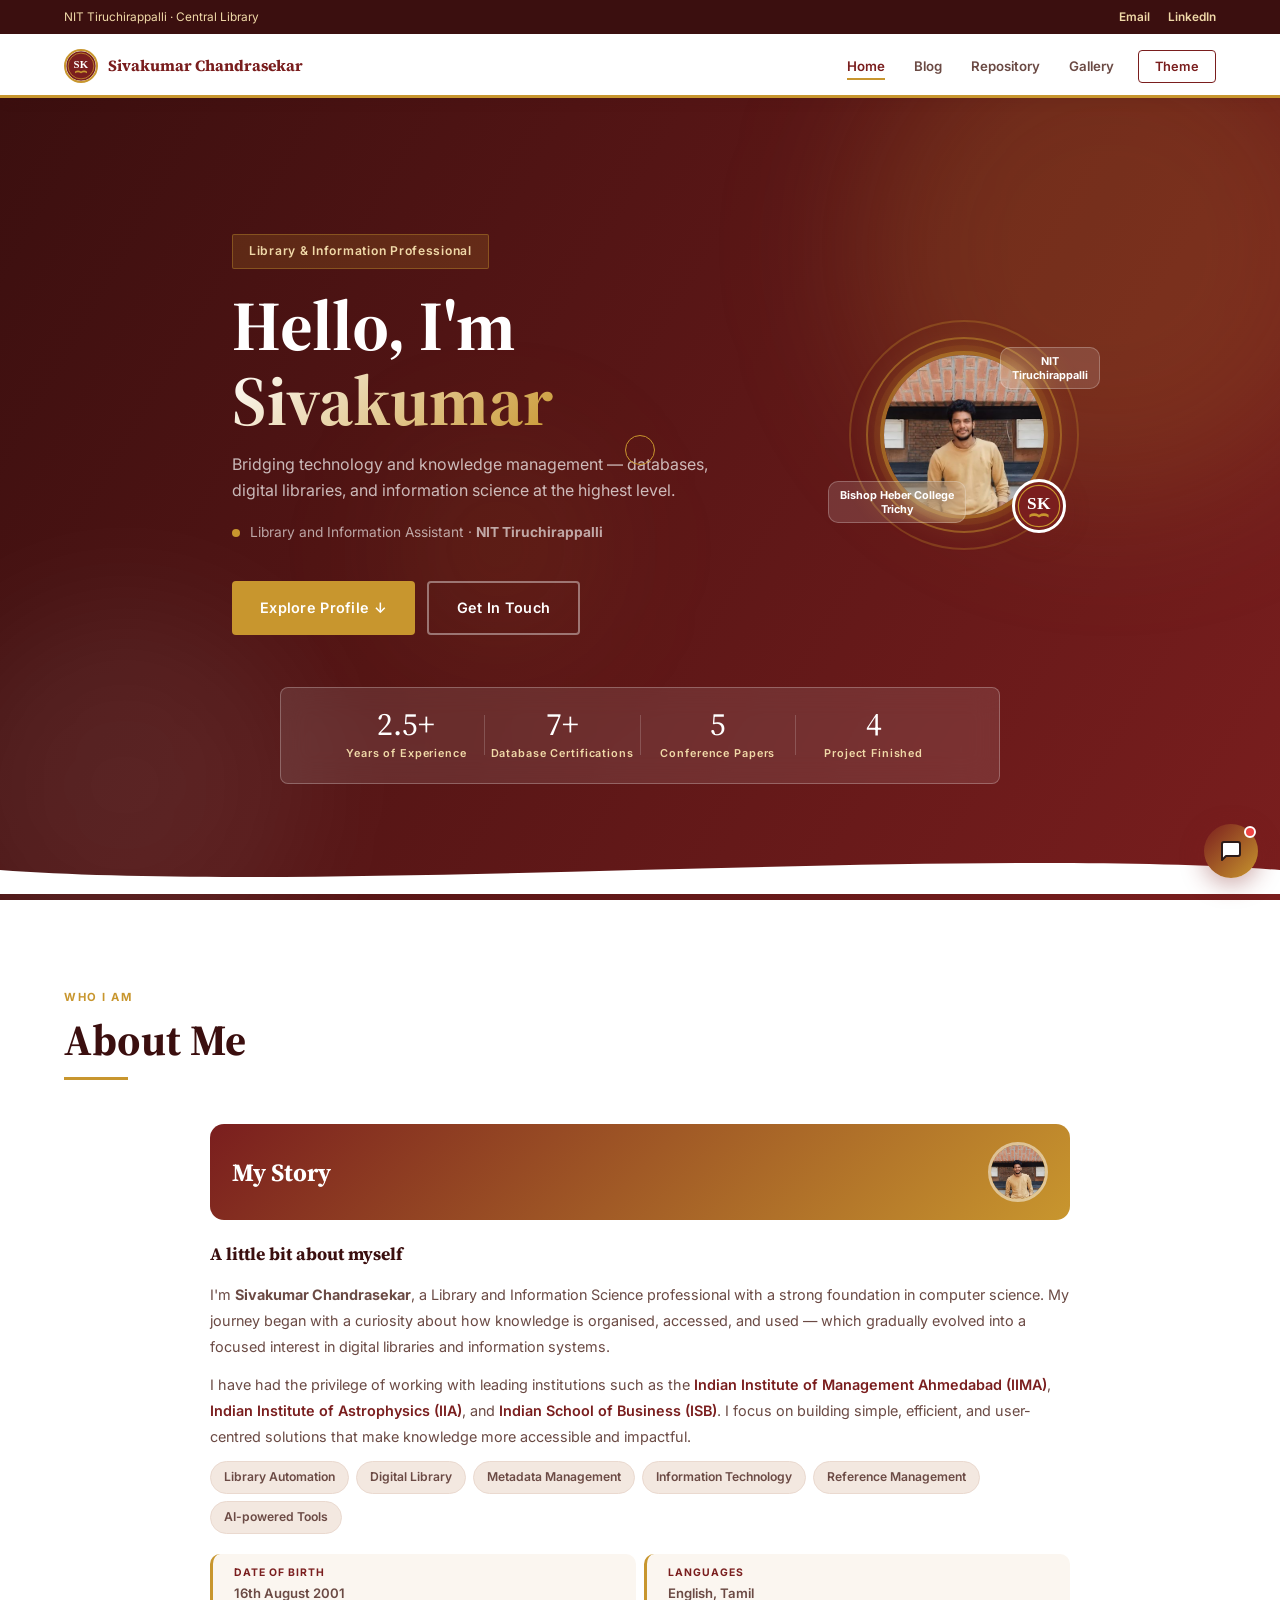
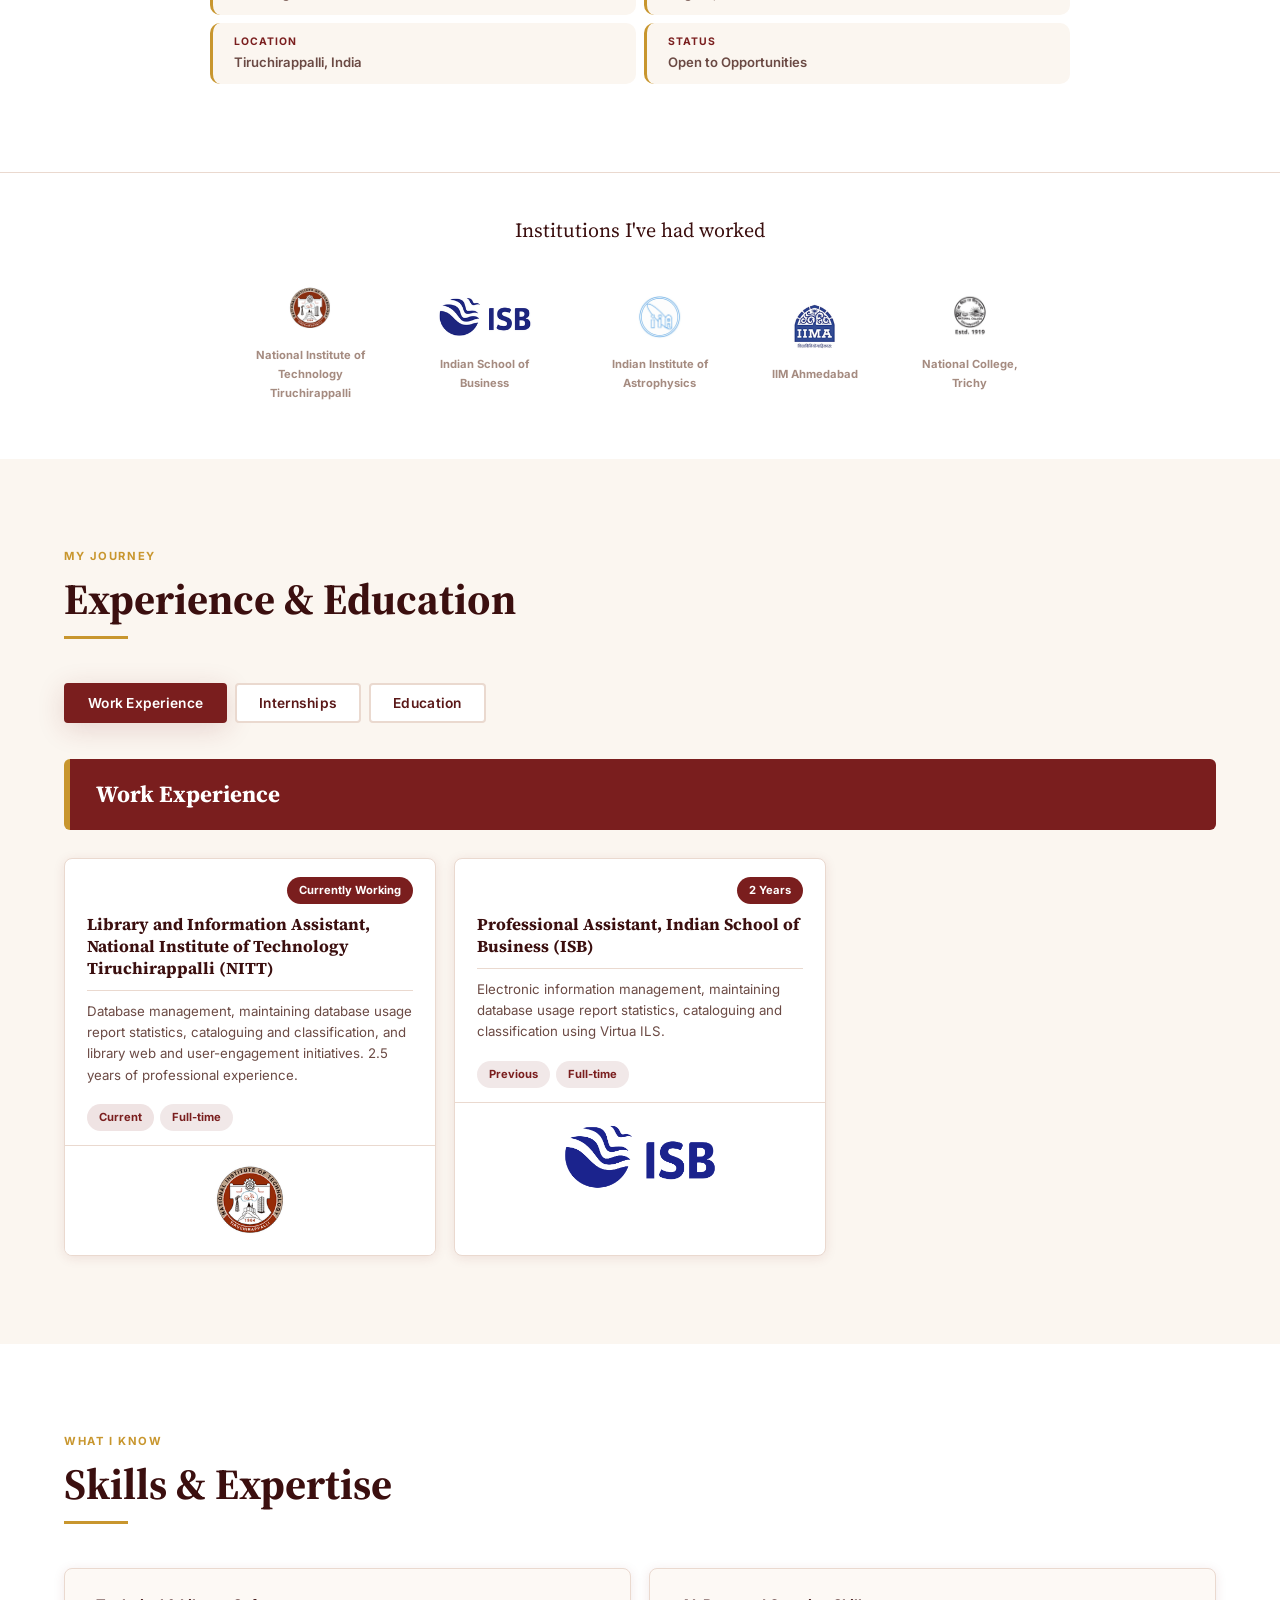
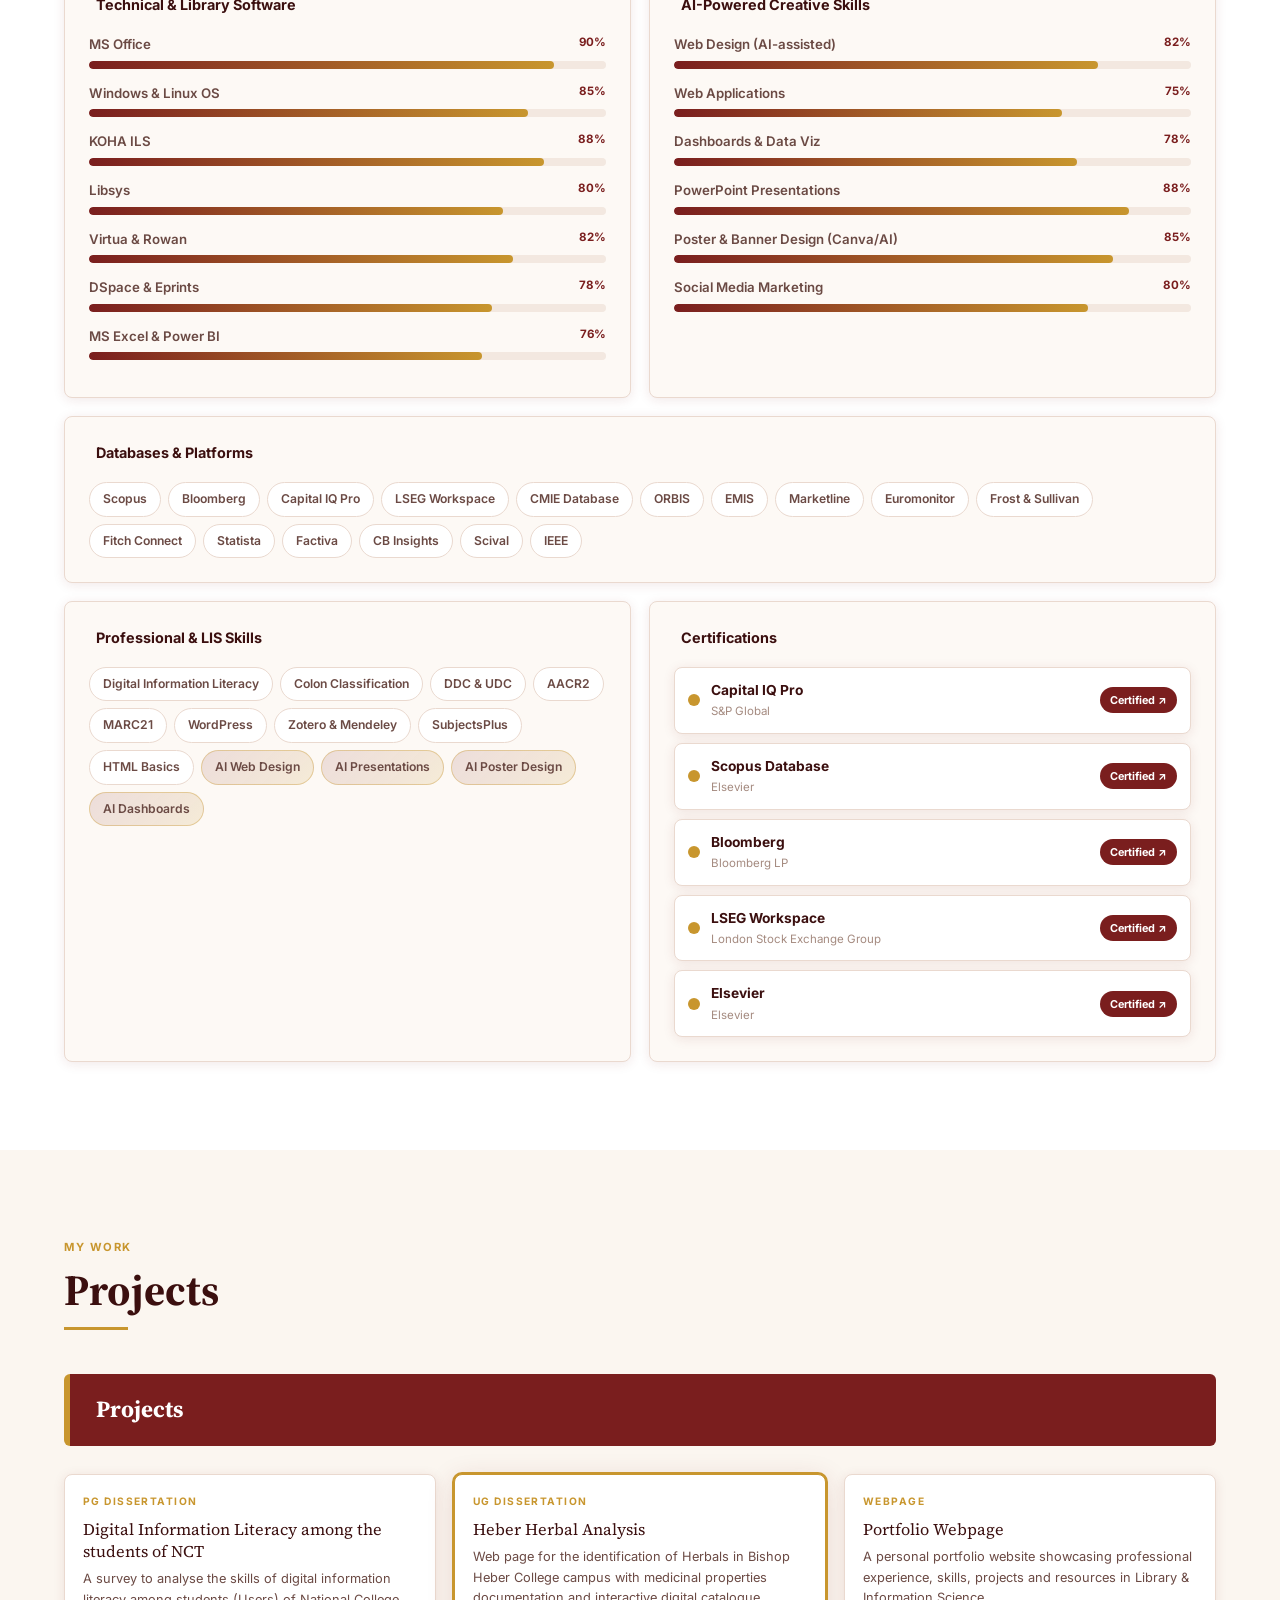
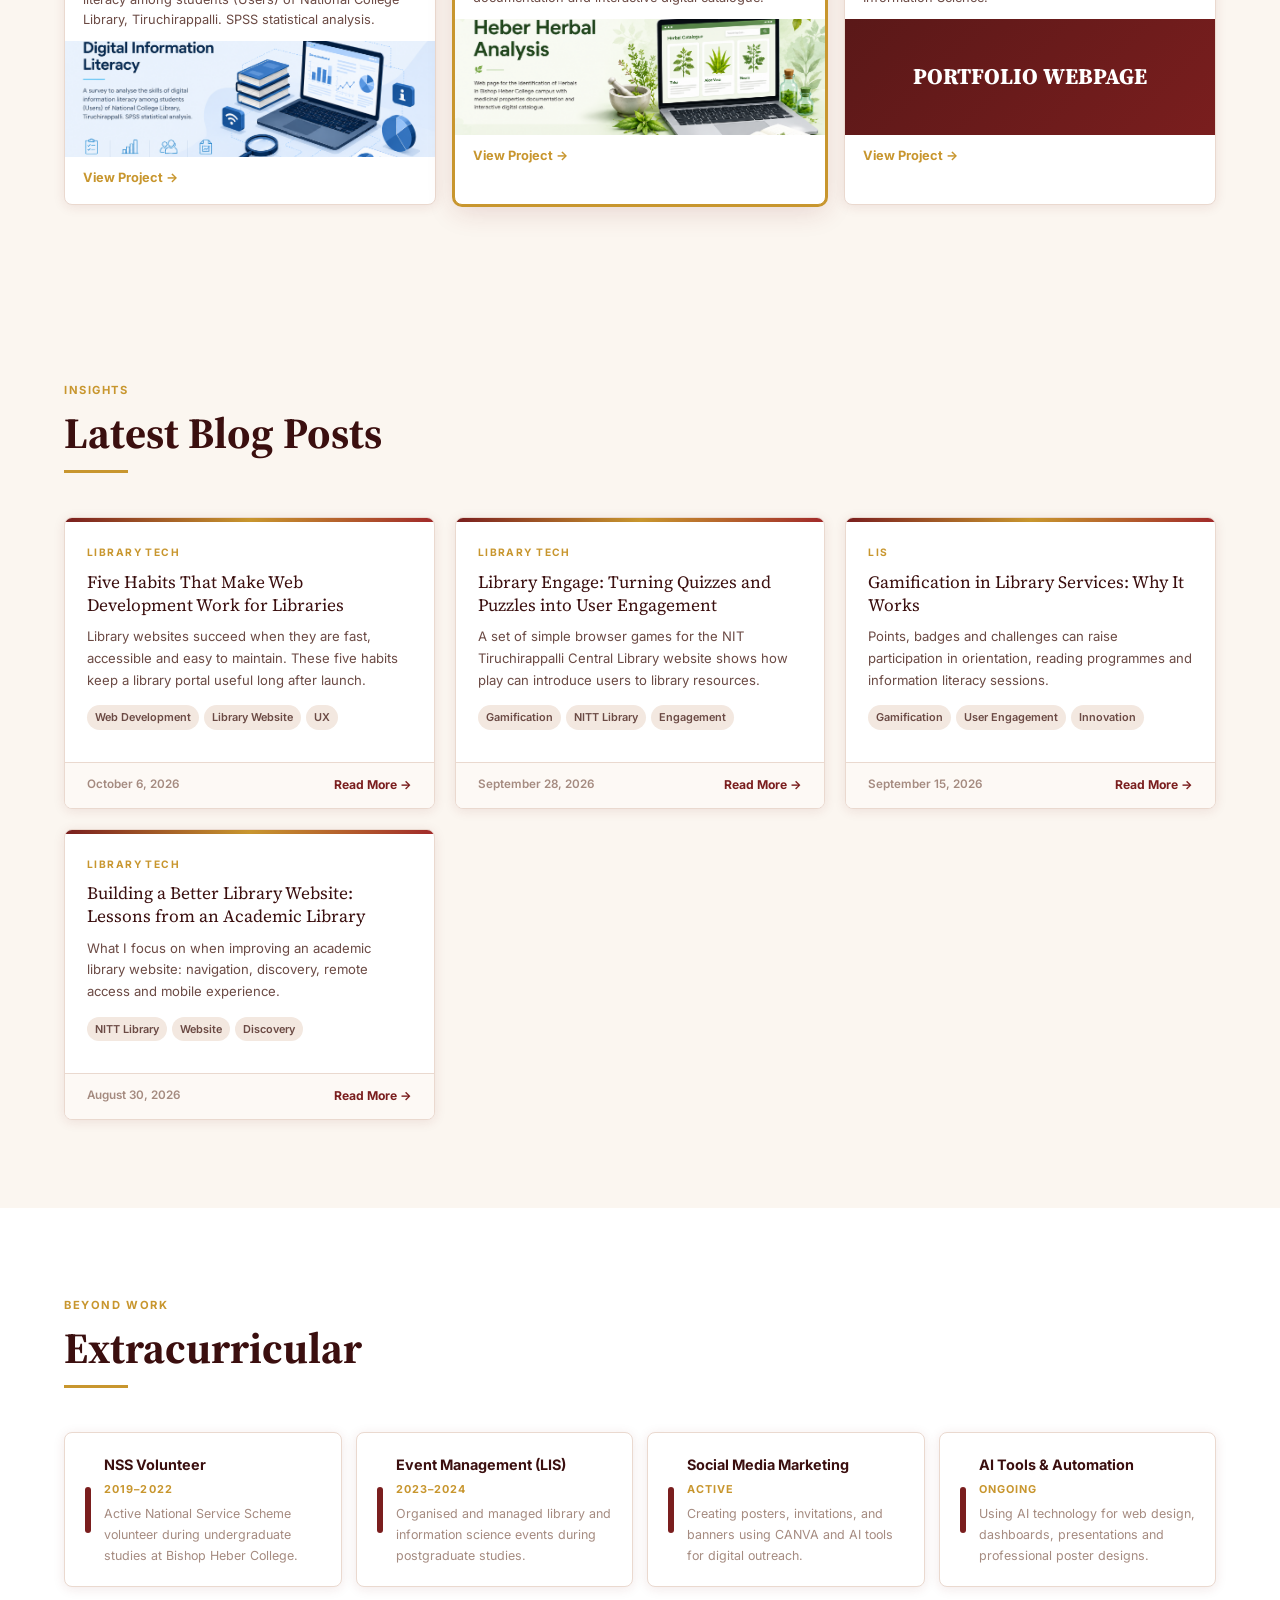
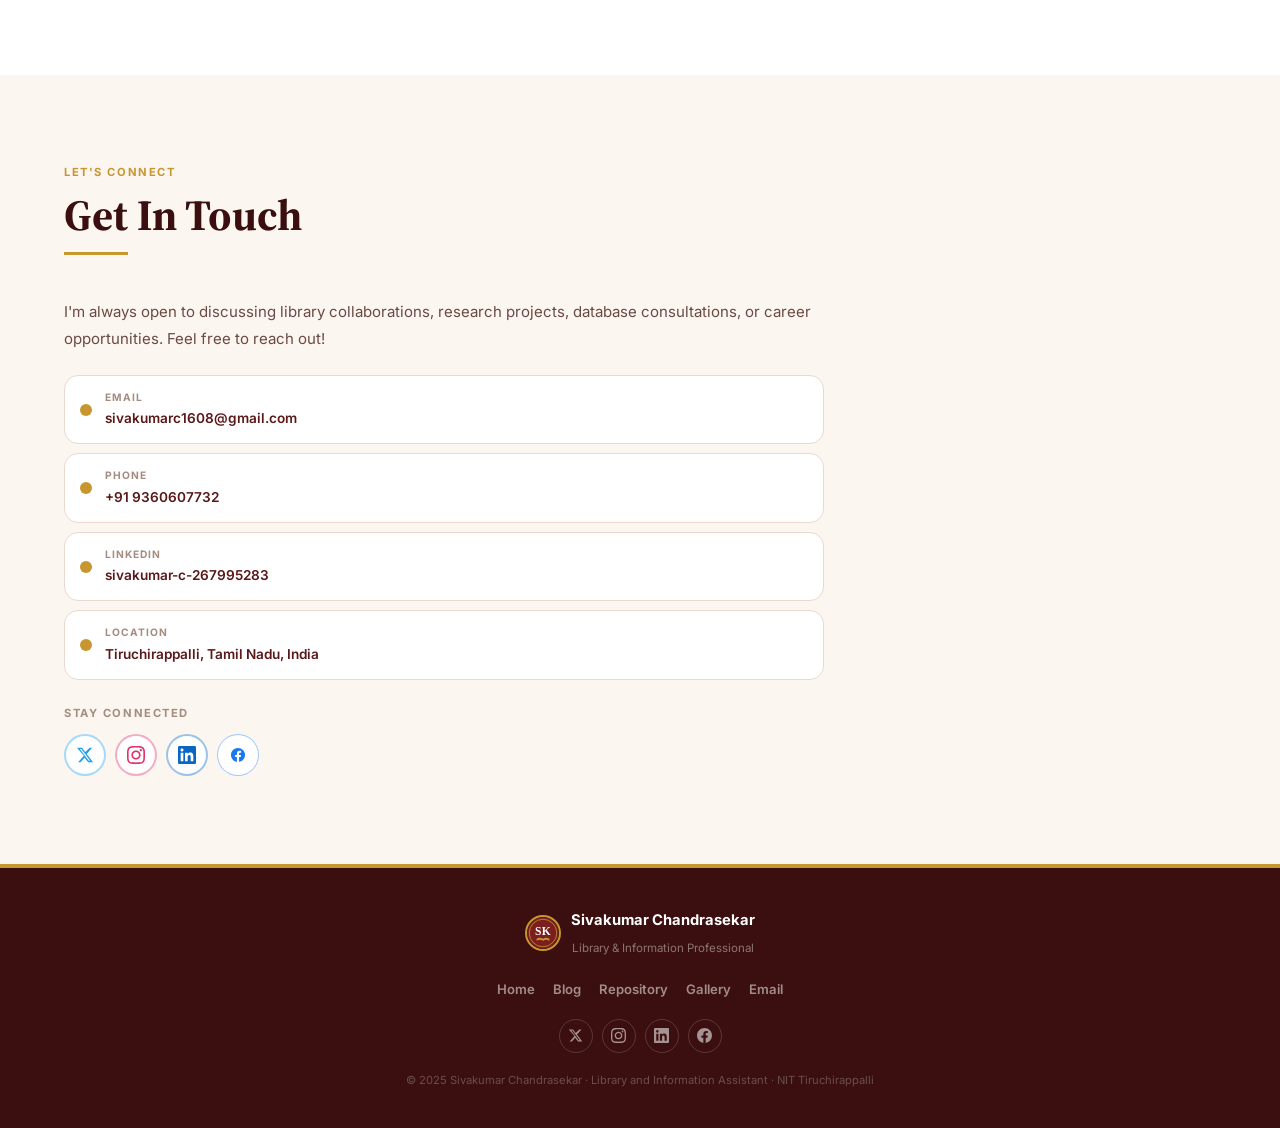
==== commit 0befd2a7: "Update theme names and styles in CSS" ====
--- a/index.html
+++ b/index.html
@@ -702,7 +702,7 @@
 .rv.stg{transition-delay:var(--sd,0s)}
 @media(prefers-reduced-motion:reduce){*{animation:none!important;transition:none!important}.rv,.rv-l,.rv-r{opacity:1;transform:none}}
 
-/* THEMES (NITT default, ISB, Dark) + PROFESSIONAL UI */
+/* THEMES (Red default, Blue, Dark) + PROFESSIONAL UI */
 :root{--fh:'Source Serif 4',Georgia,serif;--fb:'Inter',system-ui,sans-serif;--sf:#fff;--hd:#3b0f0f;--h1:#3b0f0f;--h2:#7a1e1e;--btx:#fff;--onbl:#fff}
 html[data-theme="isb"]{--lb:#f2f6fb;--bl:#0b3d91;--bb:#f2a900;--gn:#1d56b3;--yw:#f7c244;--cp:#fde6ad;--dk:#07204a;--nm:#123a7a;--g0:#f7f9fd;--g1:#e6edf7;--g2:#d5deec;--g3:#7f93b3;--g5:#44587a;--g8:#17233b;--hd:#07204a;--h1:#07204a;--h2:#0b3d91;--btx:#07204a}
 html[data-theme="dark"]{--lb:#121212;--sf:#1e1e1e;--bl:#c0392b;--bb:#e0b45a;--gn:#d24a3a;--yw:#e0b45a;--cp:#262626;--dk:#0a0a0a;--nm:#2a2a2a;--g0:#181818;--g1:#262626;--g2:#3a3a3a;--g3:#8a8a8a;--g5:#c8c8c8;--g8:#f0f0f0;--hd:#fff;--h1:#0a0a0a;--h2:#3a1212;--btx:#111}
